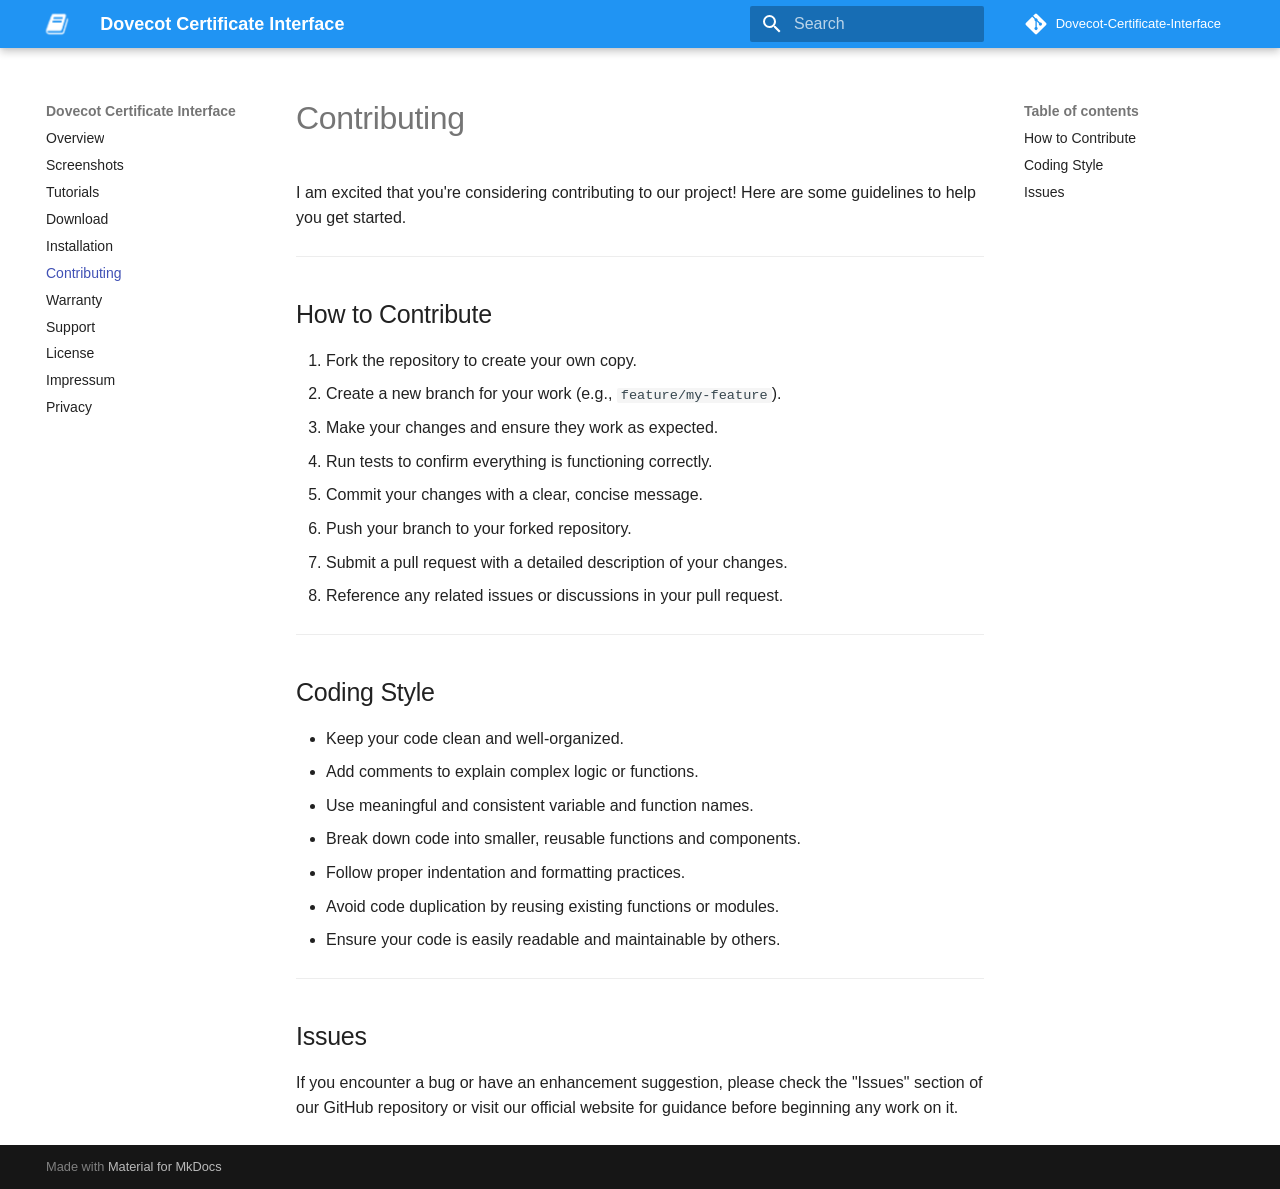
==== docs/contributing.html @ 621e8104 "1.2.0" ====
<!doctype html>
<html lang="en" class="no-js">
  <head>
    
      <meta charset="utf-8">
      <meta name="viewport" content="width=device-width,initial-scale=1">
      
      
      
      
        <link rel="prev" href="installation.html">
      
      
        <link rel="next" href="warranty.html">
      
      
      <link rel="icon" href="favicon.ico">
      <meta name="generator" content="mkdocs-1.6.0, mkdocs-material-9.5.31">
    
    
      
        <title>Contributing - Dovecot Certificate Interface</title>
      
    
    
      <link rel="stylesheet" href="assets/stylesheets/main.3cba04c6.min.css">
      
        
        <link rel="stylesheet" href="assets/stylesheets/palette.06af60db.min.css">
      
    <!-- META INJECTION START -->
  <!-- META INJECTION START -->
  <!-- META INJECTION START -->
    <meta http-equiv="X-UA-Compatible" content="IE=edge">
	<meta name="subject" content="documentation">
	<meta name="copyright" content="bugfish">
	<meta name="language" content="en">
	<meta name="robots" content="index,follow">
	<meta name="author" content="bugfish, ynvnzmlzaa@gmail.com">
	<meta property="og:image" content="./meta.png">    
    <script type="application/ld+json">
    {
      "@context": "http://schema.org",
      "@type": "WebSite",
      "name": "Dovecot Certificate Interface",
    }
    </script>
	<script type="application/ld+json">
	{
	  "@context": "http://schema.org",
	  "@type": "TechArticle",
	  "headline": "Contributing",
	  "description": "Learn how you can contribute to the project, including guidelines for submitting improvements, bug reports, and feature requests.",
	  "articleSection": "Contributing",
	  "datePublished": "2025-03-04",
	  "dateModified": "2025-03-04",
	  "author": {
		"@type": "Person",
		"name": "Jan-Maurice Dahlmanns"
	  },
	  "publisher": {
		"@type": "Organization",
		"name": "Bugfish",
		"logo": {
		  "@type": "ImageObject",
		  "url": "./logo.png"
		}
	  }
	}
	</script> 
	<meta property="og:title" content="Contributing - Dovecot Certificate Interface">
	<meta name="description" content="Learn how you can contribute to the project, including guidelines for submitting improvements, bug reports, and feature requests.">  
	<meta name="og:description" content="Learn how you can contribute to the project, including guidelines for submitting improvements, bug reports, and feature requests.">  
  <!-- META INJECTION END -->  
  <!-- META INJECTION END -->  
  <!-- META INJECTION END -->      


    
    
      
    
    
      
    
    
      <link rel="stylesheet" href="assets/_mkdocstrings.css">
    
      <link rel="stylesheet" href="extra.css">
    
    <script>__md_scope=new URL(".",location),__md_hash=e=>[...e].reduce((e,_)=>(e<<5)-e+_.charCodeAt(0),0),__md_get=(e,_=localStorage,t=__md_scope)=>JSON.parse(_.getItem(t.pathname+"."+e)),__md_set=(e,_,t=localStorage,a=__md_scope)=>{try{t.setItem(a.pathname+"."+e,JSON.stringify(_))}catch(e){}}</script>
    
      

    
    
    
   <link href="assets/stylesheets/glightbox.min.css" rel="stylesheet"/><style>
    html.glightbox-open { overflow: initial; height: 100%; }
    .gslide-title { margin-top: 0px; user-select: text; }
    .gslide-desc { color: #666; user-select: text; }
    .gslide-image img { background: white; }
    .gscrollbar-fixer { padding-right: 15px; }
    .gdesc-inner { font-size: 0.75rem; }
    body[adata-md-color-scheme="default"] .gdesc-inner { background: var(--md-default-bg-color);}
    body[adata-md-color-scheme="default"] .gslide-title { color: var(--md-default-fg-color);}
    body[adata-md-color-scheme="default"] .gslide-desc { color: var(--md-default-fg-color);}</style> <script src="assets/javascripts/glightbox.min.js"></script></head>
  
  
    
    
      
    
    
    
    
    <body dir="ltr" adata-md-color-scheme="default" data-md-color-primary="blue" data-md-color-accent="default">
  
    
    <input class="md-toggle" data-md-toggle="drawer" type="checkbox" id="__drawer" autocomplete="off">
    <input class="md-toggle" data-md-toggle="search" type="checkbox" id="__search" autocomplete="off">
    <label class="md-overlay" for="__drawer"></label>
    <div data-md-component="skip">
      
        
        <a href="#contributing" class="md-skip">
          Skip to content
        </a>
      
    </div>
    <div data-md-component="announce">
      
    </div>
    
    
      

  

<header class="md-header md-header--shadow" data-md-component="header">
  <nav class="md-header__inner md-grid" aria-label="Header">
    <a href="index.html" title="Dovecot Certificate Interface" class="md-header__button md-logo" aria-label="Dovecot Certificate Interface" data-md-component="logo">
      
  <img src="logo.png" alt="logo">

    </a>
    <label class="md-header__button md-icon" for="__drawer">
      
      <svg xmlns="http://www.w3.org/2000/svg" viewBox="0 0 24 24"><path d="M3 6h18v2H3V6m0 5h18v2H3v-2m0 5h18v2H3v-2Z"/></svg>
    </label>
    <div class="md-header__title" data-md-component="header-title">
      <div class="md-header__ellipsis">
        <div class="md-header__topic">
          <span class="md-ellipsis">
            Dovecot Certificate Interface
          </span>
        </div>
        <div class="md-header__topic" data-md-component="header-topic">
          <span class="md-ellipsis">
            
              Contributing
            
          </span>
        </div>
      </div>
    </div>
    
      
        <form class="md-header__option" data-md-component="palette">
  
    
    
    
    <input class="md-option" data-md-color-media="" adata-md-color-scheme="default" data-md-color-primary="blue" data-md-color-accent="default"  aria-hidden="true"  type="radio" name="__palette" id="__palette_0">
    
  
</form>
      
    
    
      <script>var media,input,key,value,palette=__md_get("__palette");if(palette&&palette.color){"(prefers-color-scheme)"===palette.color.media&&(media=matchMedia("(prefers-color-scheme: light)"),input=document.querySelector(media.matches?"[data-md-color-media='(prefers-color-scheme: light)']":"[data-md-color-media='(prefers-color-scheme: dark)']"),palette.color.media=input.getAttribute("data-md-color-media"),palette.color.scheme=input.getAttribute("data-md-color-scheme"),palette.color.primary=input.getAttribute("data-md-color-primary"),palette.color.accent=input.getAttribute("data-md-color-accent"));for([key,value]of Object.entries(palette.color))document.body.setAttribute("data-md-color-"+key,value)}</script>
    
    
    
      <label class="md-header__button md-icon" for="__search">
        
        <svg xmlns="http://www.w3.org/2000/svg" viewBox="0 0 24 24"><path d="M9.5 3A6.5 6.5 0 0 1 16 9.5c0 1.61-.59 3.09-1.56 4.23l.27.27h.79l5 5-1.5 1.5-5-5v-.79l-.27-.27A6.516 6.516 0 0 1 9.5 16 6.5 6.5 0 0 1 3 9.5 6.5 6.5 0 0 1 9.5 3m0 2C7 5 5 7 5 9.5S7 14 9.5 14 14 12 14 9.5 12 5 9.5 5Z"/></svg>
      </label>
      <div class="md-search" data-md-component="search" role="dialog">
  <label class="md-search__overlay" for="__search"></label>
  <div class="md-search__inner" role="search">
    <form class="md-search__form" name="search">
      <input type="text" class="md-search__input" name="query" aria-label="Search" placeholder="Search" autocapitalize="off" autocorrect="off" autocomplete="off" spellcheck="false" data-md-component="search-query" required>
      <label class="md-search__icon md-icon" for="__search">
        
        <svg xmlns="http://www.w3.org/2000/svg" viewBox="0 0 24 24"><path d="M9.5 3A6.5 6.5 0 0 1 16 9.5c0 1.61-.59 3.09-1.56 4.23l.27.27h.79l5 5-1.5 1.5-5-5v-.79l-.27-.27A6.516 6.516 0 0 1 9.5 16 6.5 6.5 0 0 1 3 9.5 6.5 6.5 0 0 1 9.5 3m0 2C7 5 5 7 5 9.5S7 14 9.5 14 14 12 14 9.5 12 5 9.5 5Z"/></svg>
        
        <svg xmlns="http://www.w3.org/2000/svg" viewBox="0 0 24 24"><path d="M20 11v2H8l5.5 5.5-1.42 1.42L4.16 12l7.92-7.92L13.5 5.5 8 11h12Z"/></svg>
      </label>
      <nav class="md-search__options" aria-label="Search">
        
        <button type="reset" class="md-search__icon md-icon" title="Clear" aria-label="Clear" tabindex="-1">
          
          <svg xmlns="http://www.w3.org/2000/svg" viewBox="0 0 24 24"><path d="M19 6.41 17.59 5 12 10.59 6.41 5 5 6.41 10.59 12 5 17.59 6.41 19 12 13.41 17.59 19 19 17.59 13.41 12 19 6.41Z"/></svg>
        </button>
      </nav>
      
    </form>
    <div class="md-search__output">
      <div class="md-search__scrollwrap" tabindex="0" data-md-scrollfix>
        <div class="md-search-result" data-md-component="search-result">
          <div class="md-search-result__meta">
            Initializing search
          </div>
          <ol class="md-search-result__list" role="presentation"></ol>
        </div>
      </div>
    </div>
  </div>
</div>
    
    
      <div class="md-header__source">
        <a href="https://github.com/bugfishtm/Dovecot-Certificate-Interface" title="Go to repository" class="md-source" data-md-component="source">
  <div class="md-source__icon md-icon">
    
    <svg xmlns="http://www.w3.org/2000/svg" viewBox="0 0 448 512"><!--! Font Awesome Free 6.6.0 by @fontawesome - https://fontawesome.com License - https://fontawesome.com/license/free (Icons: CC BY 4.0, Fonts: SIL OFL 1.1, Code: MIT License) Copyright 2024 Fonticons, Inc.--><path d="M439.55 236.05 244 40.45a28.87 28.87 0 0 0-40.81 0l-40.66 40.63 51.52 51.52c27.06-9.14 52.68 16.77 43.39 43.68l49.66 49.66c34.23-11.8 61.18 31 35.47 56.69-26.49 26.49-70.21-2.87-56-37.34L240.22 199v121.85c25.3 12.54 22.26 41.85 9.08 55a34.34 34.34 0 0 1-48.55 0c-17.57-17.6-11.07-46.91 11.25-56v-123c-20.8-8.51-24.6-30.74-18.64-45L142.57 101 8.45 235.14a28.86 28.86 0 0 0 0 40.81l195.61 195.6a28.86 28.86 0 0 0 40.8 0l194.69-194.69a28.86 28.86 0 0 0 0-40.81z"/></svg>
  </div>
  <div class="md-source__repository">
    Dovecot-Certificate-Interface
  </div>
</a>
      </div>
    
  </nav>
  
</header>
    
    <div class="md-container" data-md-component="container">
      
      
        
          
        
      
      <main class="md-main" data-md-component="main">
        <div class="md-main__inner md-grid">
          
            
              
              <div class="md-sidebar md-sidebar--primary" data-md-component="sidebar" data-md-type="navigation" >
                <div class="md-sidebar__scrollwrap">
                  <div class="md-sidebar__inner">
                    



<nav class="md-nav md-nav--primary" aria-label="Navigation" data-md-level="0">
  <label class="md-nav__title" for="__drawer">
    <a href="index.html" title="Dovecot Certificate Interface" class="md-nav__button md-logo" aria-label="Dovecot Certificate Interface" data-md-component="logo">
      
  <img src="logo.png" alt="logo">

    </a>
    Dovecot Certificate Interface
  </label>
  
    <div class="md-nav__source">
      <a href="https://github.com/bugfishtm/Dovecot-Certificate-Interface" title="Go to repository" class="md-source" data-md-component="source">
  <div class="md-source__icon md-icon">
    
    <svg xmlns="http://www.w3.org/2000/svg" viewBox="0 0 448 512"><!--! Font Awesome Free 6.6.0 by @fontawesome - https://fontawesome.com License - https://fontawesome.com/license/free (Icons: CC BY 4.0, Fonts: SIL OFL 1.1, Code: MIT License) Copyright 2024 Fonticons, Inc.--><path d="M439.55 236.05 244 40.45a28.87 28.87 0 0 0-40.81 0l-40.66 40.63 51.52 51.52c27.06-9.14 52.68 16.77 43.39 43.68l49.66 49.66c34.23-11.8 61.18 31 35.47 56.69-26.49 26.49-70.21-2.87-56-37.34L240.22 199v121.85c25.3 12.54 22.26 41.85 9.08 55a34.34 34.34 0 0 1-48.55 0c-17.57-17.6-11.07-46.91 11.25-56v-123c-20.8-8.51-24.6-30.74-18.64-45L142.57 101 8.45 235.14a28.86 28.86 0 0 0 0 40.81l195.61 195.6a28.86 28.86 0 0 0 40.8 0l194.69-194.69a28.86 28.86 0 0 0 0-40.81z"/></svg>
  </div>
  <div class="md-source__repository">
    Dovecot-Certificate-Interface
  </div>
</a>
    </div>
  
  <ul class="md-nav__list" data-md-scrollfix>
    
      
      
  
  
  
  
    <li class="md-nav__item">
      <a href="index.html" class="md-nav__link">
        
  
  <span class="md-ellipsis">
    Overview
  </span>
  

      </a>
    </li>
  

    
      
      
  
  
  
  
    <li class="md-nav__item">
      <a href="screenshots.html" class="md-nav__link">
        
  
  <span class="md-ellipsis">
    Screenshots
  </span>
  

      </a>
    </li>
  

    
      
      
  
  
  
  
    <li class="md-nav__item">
      <a href="tutorials.html" class="md-nav__link">
        
  
  <span class="md-ellipsis">
    Tutorials
  </span>
  

      </a>
    </li>
  

    
      
      
  
  
  
  
    <li class="md-nav__item">
      <a href="download.html" class="md-nav__link">
        
  
  <span class="md-ellipsis">
    Download
  </span>
  

      </a>
    </li>
  

    
      
      
  
  
  
  
    <li class="md-nav__item">
      <a href="installation.html" class="md-nav__link">
        
  
  <span class="md-ellipsis">
    Installation
  </span>
  

      </a>
    </li>
  

    
      
      
  
  
    
  
  
  
    <li class="md-nav__item md-nav__item--active">
      
      <input class="md-nav__toggle md-toggle" type="checkbox" id="__toc">
      
      
        
      
      
        <label class="md-nav__link md-nav__link--active" for="__toc">
          
  
  <span class="md-ellipsis">
    Contributing
  </span>
  

          <span class="md-nav__icon md-icon"></span>
        </label>
      
      <a href="contributing.html" class="md-nav__link md-nav__link--active">
        
  
  <span class="md-ellipsis">
    Contributing
  </span>
  

      </a>
      
        

<nav class="md-nav md-nav--secondary" aria-label="Table of contents">
  
  
  
    
  
  
    <label class="md-nav__title" for="__toc">
      <span class="md-nav__icon md-icon"></span>
      Table of contents
    </label>
    <ul class="md-nav__list" data-md-component="toc" data-md-scrollfix>
      
        <li class="md-nav__item">
  <a href="#how-to-contribute" class="md-nav__link">
    <span class="md-ellipsis">
      How to Contribute
    </span>
  </a>
  
</li>
      
        <li class="md-nav__item">
  <a href="#coding-style" class="md-nav__link">
    <span class="md-ellipsis">
      Coding Style
    </span>
  </a>
  
</li>
      
        <li class="md-nav__item">
  <a href="#issues" class="md-nav__link">
    <span class="md-ellipsis">
      Issues
    </span>
  </a>
  
</li>
      
    </ul>
  
</nav>
      
    </li>
  

    
      
      
  
  
  
  
    <li class="md-nav__item">
      <a href="warranty.html" class="md-nav__link">
        
  
  <span class="md-ellipsis">
    Warranty
  </span>
  

      </a>
    </li>
  

    
      
      
  
  
  
  
    <li class="md-nav__item">
      <a href="support.html" class="md-nav__link">
        
  
  <span class="md-ellipsis">
    Support
  </span>
  

      </a>
    </li>
  

    
      
      
  
  
  
  
    <li class="md-nav__item">
      <a href="license.html" class="md-nav__link">
        
  
  <span class="md-ellipsis">
    License
  </span>
  

      </a>
    </li>
  

    
      
      
  
  
  
  
    <li class="md-nav__item">
      <a href="https://bugfishtm.blogspot.com/2023/05/impressum.html" class="md-nav__link">
        
  
  <span class="md-ellipsis">
    Impressum
  </span>
  

      </a>
    </li>
  

    
      
      
  
  
  
  
    <li class="md-nav__item">
      <a href="https://bugfishtm.blogspot.com/2023/05/privacy.html" class="md-nav__link">
        
  
  <span class="md-ellipsis">
    Privacy
  </span>
  

      </a>
    </li>
  

    
  </ul>
</nav>
                  </div>
                </div>
              </div>
            
            
              
              <div class="md-sidebar md-sidebar--secondary" data-md-component="sidebar" data-md-type="toc" >
                <div class="md-sidebar__scrollwrap">
                  <div class="md-sidebar__inner">
                    

<nav class="md-nav md-nav--secondary" aria-label="Table of contents">
  
  
  
    
  
  
    <label class="md-nav__title" for="__toc">
      <span class="md-nav__icon md-icon"></span>
      Table of contents
    </label>
    <ul class="md-nav__list" data-md-component="toc" data-md-scrollfix>
      
        <li class="md-nav__item">
  <a href="#how-to-contribute" class="md-nav__link">
    <span class="md-ellipsis">
      How to Contribute
    </span>
  </a>
  
</li>
      
        <li class="md-nav__item">
  <a href="#coding-style" class="md-nav__link">
    <span class="md-ellipsis">
      Coding Style
    </span>
  </a>
  
</li>
      
        <li class="md-nav__item">
  <a href="#issues" class="md-nav__link">
    <span class="md-ellipsis">
      Issues
    </span>
  </a>
  
</li>
      
    </ul>
  
</nav>
                  </div>
                </div>
              </div>
            
          
          
            <div class="md-content" data-md-component="content">
              <article class="md-content__inner md-typeset">
                
                  

  
  


<div><h1 id="contributing">Contributing</h1>
<p>I am excited that you're considering contributing to our project! Here are some guidelines to help you get started.</p>
<hr>
<h2 id="how-to-contribute">How to Contribute</h2>
<ol>
<li>Fork the repository to create your own copy.  </li>
<li>Create a new branch for your work (e.g., <code>feature/my-feature</code>).  </li>
<li>Make your changes and ensure they work as expected.  </li>
<li>Run tests to confirm everything is functioning correctly.  </li>
<li>Commit your changes with a clear, concise message.  </li>
<li>Push your branch to your forked repository.  </li>
<li>Submit a pull request with a detailed description of your changes.  </li>
<li>Reference any related issues or discussions in your pull request.</li>
</ol>
<hr>
<h2 id="coding-style">Coding Style</h2>
<ul>
<li>Keep your code clean and well-organized.</li>
<li>Add comments to explain complex logic or functions.</li>
<li>Use meaningful and consistent variable and function names.</li>
<li>Break down code into smaller, reusable functions and components.</li>
<li>Follow proper indentation and formatting practices.</li>
<li>Avoid code duplication by reusing existing functions or modules.</li>
<li>Ensure your code is easily readable and maintainable by others.</li>
</ul>
<hr>
<h2 id="issues">Issues</h2>
<p>If you encounter a bug or have an enhancement suggestion, please check the "Issues" section of our GitHub repository or visit our official website for guidance before beginning any work on it.</p></div>












                
              </article>
            </div>
          
          
<script>var target=document.getElementById(location.hash.slice(1));target&&target.name&&(target.checked=target.name.startsWith("__tabbed_"))</script>
        </div>
        
      </main>
      
        <footer class="md-footer">
  
  <div class="md-footer-meta md-typeset">
    <div class="md-footer-meta__inner md-grid">
      <div class="md-copyright">
  
  
    Made with
    <a href="https://squidfunk.github.io/mkdocs-material/" target="_blank" rel="noopener">
      Material for MkDocs
    </a>
  
</div>
      
    </div>
  </div>
</footer>
      
    </div>
    <div class="md-dialog" data-md-component="dialog">
      <div class="md-dialog__inner md-typeset"></div>
    </div>
    
    
    <script id="__config" type="application/json">{"base": ".", "features": ["content.code.copy"], "search": "assets/javascripts/workers/search.b8dbb3d2.min.js", "translations": {"clipboard.copied": "Copied to clipboard", "clipboard.copy": "Copy to clipboard", "search.result.more.one": "1 more on this page", "search.result.more.other": "# more on this page", "search.result.none": "No matching documents", "search.result.one": "1 matching document", "search.result.other": "# matching documents", "search.result.placeholder": "Type to start searching", "search.result.term.missing": "Missing", "select.version": "Select version"}}</script>
    
    
      <script src="assets/javascripts/bundle.fe8b6f2b.min.js"></script>
      
        <script src="extra.js"></script>
      
    
  <script id="init-glightbox">const lightbox = GLightbox({"touchNavigation": true, "loop": false, "zoomable": true, "draggable": true, "openEffect": "zoom", "closeEffect": "zoom", "slideEffect": "slide"});
document$.subscribe(() => { lightbox.reload() });
</script></body>
</html>
---- docs/assets/stylesheets/main.3cba04c6.min.css ----
@charset "UTF-8";html{-webkit-text-size-adjust:none;-moz-text-size-adjust:none;text-size-adjust:none;box-sizing:border-box}*,:after,:before{box-sizing:inherit}@media (prefers-reduced-motion){*,:after,:before{transition:none!important}}body{margin:0}a,button,input,label{-webkit-tap-highlight-color:transparent}a{color:inherit;text-decoration:none}hr{border:0;box-sizing:initial;display:block;height:.05rem;overflow:visible;padding:0}small{font-size:80%}sub,sup{line-height:1em}img{border-style:none}table{border-collapse:initial;border-spacing:0}td,th{font-weight:400;vertical-align:top}button{background:#0000;border:0;font-family:inherit;font-size:inherit;margin:0;padding:0}input{border:0;outline:none}:root{--md-primary-fg-color:#4051b5;--md-primary-fg-color--light:#5d6cc0;--md-primary-fg-color--dark:#303fa1;--md-primary-bg-color:#fff;--md-primary-bg-color--light:#ffffffb3;--md-accent-fg-color:#526cfe;--md-accent-fg-color--transparent:#526cfe1a;--md-accent-bg-color:#fff;--md-accent-bg-color--light:#ffffffb3}[data-md-color-scheme=default]{color-scheme:light}[data-md-color-scheme=default] img[src$="#gh-dark-mode-only"],[data-md-color-scheme=default] img[src$="#only-dark"]{display:none}:root,[data-md-color-scheme=default]{--md-hue:225deg;--md-default-fg-color:#000000de;--md-default-fg-color--light:#0000008a;--md-default-fg-color--lighter:#00000052;--md-default-fg-color--lightest:#00000012;--md-default-bg-color:#fff;--md-default-bg-color--light:#ffffffb3;--md-default-bg-color--lighter:#ffffff4d;--md-default-bg-color--lightest:#ffffff1f;--md-code-fg-color:#36464e;--md-code-bg-color:#f5f5f5;--md-code-hl-color:#4287ff;--md-code-hl-color--light:#4287ff1a;--md-code-hl-number-color:#d52a2a;--md-code-hl-special-color:#db1457;--md-code-hl-function-color:#a846b9;--md-code-hl-constant-color:#6e59d9;--md-code-hl-keyword-color:#3f6ec6;--md-code-hl-string-color:#1c7d4d;--md-code-hl-name-color:var(--md-code-fg-color);--md-code-hl-operator-color:var(--md-default-fg-color--light);--md-code-hl-punctuation-color:var(--md-default-fg-color--light);--md-code-hl-comment-color:var(--md-default-fg-color--light);--md-code-hl-generic-color:var(--md-default-fg-color--light);--md-code-hl-variable-color:var(--md-default-fg-color--light);--md-typeset-color:var(--md-default-fg-color);--md-typeset-a-color:var(--md-primary-fg-color);--md-typeset-del-color:#f5503d26;--md-typeset-ins-color:#0bd57026;--md-typeset-kbd-color:#fafafa;--md-typeset-kbd-accent-color:#fff;--md-typeset-kbd-border-color:#b8b8b8;--md-typeset-mark-color:#ffff0080;--md-typeset-table-color:#0000001f;--md-typeset-table-color--light:rgba(0,0,0,.035);--md-admonition-fg-color:var(--md-default-fg-color);--md-admonition-bg-color:var(--md-default-bg-color);--md-warning-fg-color:#000000de;--md-warning-bg-color:#ff9;--md-footer-fg-color:#fff;--md-footer-fg-color--light:#ffffffb3;--md-footer-fg-color--lighter:#ffffff73;--md-footer-bg-color:#000000de;--md-footer-bg-color--dark:#00000052;--md-shadow-z1:0 0.2rem 0.5rem #0000000d,0 0 0.05rem #0000001a;--md-shadow-z2:0 0.2rem 0.5rem #0000001a,0 0 0.05rem #00000040;--md-shadow-z3:0 0.2rem 0.5rem #0003,0 0 0.05rem #00000059}.md-icon svg{fill:currentcolor;display:block;height:1.2rem;width:1.2rem}body{-webkit-font-smoothing:antialiased;-moz-osx-font-smoothing:grayscale;--md-text-font-family:var(--md-text-font,_),-apple-system,BlinkMacSystemFont,Helvetica,Arial,sans-serif;--md-code-font-family:var(--md-code-font,_),SFMono-Regular,Consolas,Menlo,monospace}aside,body,input{font-feature-settings:"kern","liga";color:var(--md-typeset-color);font-family:var(--md-text-font-family)}code,kbd,pre{font-feature-settings:"kern";font-family:var(--md-code-font-family)}:root{--md-typeset-table-sort-icon:url('data:image/svg+xml;charset=utf-8,<svg xmlns="http://www.w3.org/2000/svg" viewBox="0 0 24 24"><path d="m18 21-4-4h3V7h-3l4-4 4 4h-3v10h3M2 19v-2h10v2M2 13v-2h7v2M2 7V5h4v2H2Z"/></svg>');--md-typeset-table-sort-icon--asc:url('data:image/svg+xml;charset=utf-8,<svg xmlns="http://www.w3.org/2000/svg" viewBox="0 0 24 24"><path d="M19 17h3l-4 4-4-4h3V3h2M2 17h10v2H2M6 5v2H2V5m0 6h7v2H2v-2Z"/></svg>');--md-typeset-table-sort-icon--desc:url('data:image/svg+xml;charset=utf-8,<svg xmlns="http://www.w3.org/2000/svg" viewBox="0 0 24 24"><path d="M19 7h3l-4-4-4 4h3v14h2M2 17h10v2H2M6 5v2H2V5m0 6h7v2H2v-2Z"/></svg>')}.md-typeset{-webkit-print-color-adjust:exact;color-adjust:exact;font-size:.8rem;line-height:1.6}@media print{.md-typeset{font-size:.68rem}}.md-typeset blockquote,.md-typeset dl,.md-typeset figure,.md-typeset ol,.md-typeset pre,.md-typeset ul{margin-bottom:1em;margin-top:1em}.md-typeset h1{color:var(--md-default-fg-color--light);font-size:2em;line-height:1.3;margin:0 0 1.25em}.md-typeset h1,.md-typeset h2{font-weight:300;letter-spacing:-.01em}.md-typeset h2{font-size:1.5625em;line-height:1.4;margin:1.6em 0 .64em}.md-typeset h3{font-size:1.25em;font-weight:400;letter-spacing:-.01em;line-height:1.5;margin:1.6em 0 .8em}.md-typeset h2+h3{margin-top:.8em}.md-typeset h4{font-weight:700;letter-spacing:-.01em;margin:1em 0}.md-typeset h5,.md-typeset h6{color:var(--md-default-fg-color--light);font-size:.8em;font-weight:700;letter-spacing:-.01em;margin:1.25em 0}.md-typeset h5{text-transform:uppercase}.md-typeset hr{border-bottom:.05rem solid var(--md-default-fg-color--lightest);display:flow-root;margin:1.5em 0}.md-typeset a{color:var(--md-typeset-a-color);word-break:break-word}.md-typeset a,.md-typeset a:before{transition:color 125ms}.md-typeset a:focus,.md-typeset a:hover{color:var(--md-accent-fg-color)}.md-typeset a:focus code,.md-typeset a:hover code{background-color:var(--md-accent-fg-color--transparent)}.md-typeset a code{color:currentcolor;transition:background-color 125ms}.md-typeset a.focus-visible{outline-color:var(--md-accent-fg-color);outline-offset:.2rem}.md-typeset code,.md-typeset kbd,.md-typeset pre{color:var(--md-code-fg-color);direction:ltr;font-variant-ligatures:none}@media print{.md-typeset code,.md-typeset kbd,.md-typeset pre{white-space:pre-wrap}}.md-typeset code{background-color:var(--md-code-bg-color);border-radius:.1rem;-webkit-box-decoration-break:clone;box-decoration-break:clone;font-size:.85em;padding:0 .2941176471em;word-break:break-word}.md-typeset code:not(.focus-visible){-webkit-tap-highlight-color:transparent;outline:none}.md-typeset pre{display:flow-root;line-height:1.4;position:relative}.md-typeset pre>code{-webkit-box-decoration-break:slice;box-decoration-break:slice;box-shadow:none;display:block;margin:0;outline-color:var(--md-accent-fg-color);overflow:auto;padding:.7720588235em 1.1764705882em;scrollbar-color:var(--md-default-fg-color--lighter) #0000;scrollbar-width:thin;touch-action:auto;word-break:normal}.md-typeset pre>code:hover{scrollbar-color:var(--md-accent-fg-color) #0000}.md-typeset pre>code::-webkit-scrollbar{height:.2rem;width:.2rem}.md-typeset pre>code::-webkit-scrollbar-thumb{background-color:var(--md-default-fg-color--lighter)}.md-typeset pre>code::-webkit-scrollbar-thumb:hover{background-color:var(--md-accent-fg-color)}.md-typeset kbd{background-color:var(--md-typeset-kbd-color);border-radius:.1rem;box-shadow:0 .1rem 0 .05rem var(--md-typeset-kbd-border-color),0 .1rem 0 var(--md-typeset-kbd-border-color),0 -.1rem .2rem var(--md-typeset-kbd-accent-color) inset;color:var(--md-default-fg-color);display:inline-block;font-size:.75em;padding:0 .6666666667em;vertical-align:text-top;word-break:break-word}.md-typeset mark{background-color:var(--md-typeset-mark-color);-webkit-box-decoration-break:clone;box-decoration-break:clone;color:inherit;word-break:break-word}.md-typeset abbr{border-bottom:.05rem dotted var(--md-default-fg-color--light);cursor:help;text-decoration:none}.md-typeset small{opacity:.75}[dir=ltr] .md-typeset sub,[dir=ltr] .md-typeset sup{margin-left:.078125em}[dir=rtl] .md-typeset sub,[dir=rtl] .md-typeset sup{margin-right:.078125em}[dir=ltr] .md-typeset blockquote{padding-left:.6rem}[dir=rtl] .md-typeset blockquote{padding-right:.6rem}[dir=ltr] .md-typeset blockquote{border-left:.2rem solid var(--md-default-fg-color--lighter)}[dir=rtl] .md-typeset blockquote{border-right:.2rem solid var(--md-default-fg-color--lighter)}.md-typeset blockquote{color:var(--md-default-fg-color--light);margin-left:0;margin-right:0}.md-typeset ul{list-style-type:disc}[dir=ltr] .md-typeset ol,[dir=ltr] .md-typeset ul{margin-left:.625em}[dir=rtl] .md-typeset ol,[dir=rtl] .md-typeset ul{margin-right:.625em}.md-typeset ol,.md-typeset ul{padding:0}.md-typeset ol:not([hidden]),.md-typeset ul:not([hidden]){display:flow-root}.md-typeset ol ol,.md-typeset ul ol{list-style-type:lower-alpha}.md-typeset ol ol ol,.md-typeset ul ol ol{list-style-type:lower-roman}[dir=ltr] .md-typeset ol li,[dir=ltr] .md-typeset ul li{margin-left:1.25em}[dir=rtl] .md-typeset ol li,[dir=rtl] .md-typeset ul li{margin-right:1.25em}.md-typeset ol li,.md-typeset ul li{margin-bottom:.5em}.md-typeset ol li blockquote,.md-typeset ol li p,.md-typeset ul li blockquote,.md-typeset ul li p{margin:.5em 0}.md-typeset ol li:last-child,.md-typeset ul li:last-child{margin-bottom:0}[dir=ltr] .md-typeset ol li ol,[dir=ltr] .md-typeset ol li ul,[dir=ltr] .md-typeset ul li ol,[dir=ltr] .md-typeset ul li ul{margin-left:.625em}[dir=rtl] .md-typeset ol li ol,[dir=rtl] .md-typeset ol li ul,[dir=rtl] .md-typeset ul li ol,[dir=rtl] .md-typeset ul li ul{margin-right:.625em}.md-typeset ol li ol,.md-typeset ol li ul,.md-typeset ul li ol,.md-typeset ul li ul{margin-bottom:.5em;margin-top:.5em}[dir=ltr] .md-typeset dd{margin-left:1.875em}[dir=rtl] .md-typeset dd{margin-right:1.875em}.md-typeset dd{margin-bottom:1.5em;margin-top:1em}.md-typeset img,.md-typeset svg,.md-typeset video{height:auto;max-width:100%}.md-typeset img[align=left]{margin:1em 1em 1em 0}.md-typeset img[align=right]{margin:1em 0 1em 1em}.md-typeset img[align]:only-child{margin-top:0}.md-typeset figure{display:flow-root;margin:1em auto;max-width:100%;text-align:center;width:-moz-fit-content;width:fit-content}.md-typeset figure img{display:block;margin:0 auto}.md-typeset figcaption{font-style:italic;margin:1em auto;max-width:24rem}.md-typeset iframe{max-width:100%}.md-typeset table:not([class]){background-color:var(--md-default-bg-color);border:.05rem solid var(--md-typeset-table-color);border-radius:.1rem;display:inline-block;font-size:.64rem;max-width:100%;overflow:auto;touch-action:auto}@media print{.md-typeset table:not([class]){display:table}}.md-typeset table:not([class])+*{margin-top:1.5em}.md-typeset table:not([class]) td>:first-child,.md-typeset table:not([class]) th>:first-child{margin-top:0}.md-typeset table:not([class]) td>:last-child,.md-typeset table:not([class]) th>:last-child{margin-bottom:0}.md-typeset table:not([class]) td:not([align]),.md-typeset table:not([class]) th:not([align]){text-align:left}[dir=rtl] .md-typeset table:not([class]) td:not([align]),[dir=rtl] .md-typeset table:not([class]) th:not([align]){text-align:right}.md-typeset table:not([class]) th{font-weight:700;min-width:5rem;padding:.9375em 1.25em;vertical-align:top}.md-typeset table:not([class]) td{border-top:.05rem solid var(--md-typeset-table-color);padding:.9375em 1.25em;vertical-align:top}.md-typeset table:not([class]) tbody tr{transition:background-color 125ms}.md-typeset table:not([class]) tbody tr:hover{background-color:var(--md-typeset-table-color--light);box-shadow:0 .05rem 0 var(--md-default-bg-color) inset}.md-typeset table:not([class]) a{word-break:normal}.md-typeset table th[role=columnheader]{cursor:pointer}[dir=ltr] .md-typeset table th[role=columnheader]:after{margin-left:.5em}[dir=rtl] .md-typeset table th[role=columnheader]:after{margin-right:.5em}.md-typeset table th[role=columnheader]:after{content:"";display:inline-block;height:1.2em;-webkit-mask-image:var(--md-typeset-table-sort-icon);mask-image:var(--md-typeset-table-sort-icon);-webkit-mask-repeat:no-repeat;mask-repeat:no-repeat;-webkit-mask-size:contain;mask-size:contain;transition:background-color 125ms;vertical-align:text-bottom;width:1.2em}.md-typeset table th[role=columnheader]:hover:after{background-color:var(--md-default-fg-color--lighter)}.md-typeset table th[role=columnheader][aria-sort=ascending]:after{background-color:var(--md-default-fg-color--light);-webkit-mask-image:var(--md-typeset-table-sort-icon--asc);mask-image:var(--md-typeset-table-sort-icon--asc)}.md-typeset table th[role=columnheader][aria-sort=descending]:after{background-color:var(--md-default-fg-color--light);-webkit-mask-image:var(--md-typeset-table-sort-icon--desc);mask-image:var(--md-typeset-table-sort-icon--desc)}.md-typeset__scrollwrap{margin:1em -.8rem;overflow-x:auto;touch-action:auto}.md-typeset__table{display:inline-block;margin-bottom:.5em;padding:0 .8rem}@media print{.md-typeset__table{display:block}}html .md-typeset__table table{display:table;margin:0;overflow:hidden;width:100%}@media screen and (max-width:44.984375em){.md-content__inner>pre{margin:1em -.8rem}.md-content__inner>pre code{border-radius:0}}.md-typeset .md-author{border-radius:100%;display:block;flex-shrink:0;height:1.6rem;overflow:hidden;position:relative;transition:color 125ms,transform 125ms;width:1.6rem}.md-typeset .md-author img{display:block}.md-typeset .md-author--more{background:var(--md-default-fg-color--lightest);color:var(--md-default-fg-color--lighter);font-size:.6rem;font-weight:700;line-height:1.6rem;text-align:center}.md-typeset .md-author--long{height:2.4rem;width:2.4rem}.md-typeset a.md-author{transform:scale(1)}.md-typeset a.md-author img{border-radius:100%;filter:grayscale(100%) opacity(75%);transition:filter 125ms}.md-typeset a.md-author:focus,.md-typeset a.md-author:hover{transform:scale(1.1);z-index:1}.md-typeset a.md-author:focus img,.md-typeset a.md-author:hover img{filter:grayscale(0)}.md-banner{background-color:var(--md-footer-bg-color);color:var(--md-footer-fg-color);overflow:auto}@media print{.md-banner{display:none}}.md-banner--warning{background-color:var(--md-warning-bg-color);color:var(--md-warning-fg-color)}.md-banner__inner{font-size:.7rem;margin:.6rem auto;padding:0 .8rem}[dir=ltr] .md-banner__button{float:right}[dir=rtl] .md-banner__button{float:left}.md-banner__button{color:inherit;cursor:pointer;transition:opacity .25s}.no-js .md-banner__button{display:none}.md-banner__button:hover{opacity:.7}html{font-size:125%;height:100%;overflow-x:hidden}@media screen and (min-width:100em){html{font-size:137.5%}}@media screen and (min-width:125em){html{font-size:150%}}body{background-color:var(--md-default-bg-color);display:flex;flex-direction:column;font-size:.5rem;min-height:100%;position:relative;width:100%}@media print{body{display:block}}@media screen and (max-width:59.984375em){body[data-md-scrolllock]{position:fixed}}.md-grid{margin-left:auto;margin-right:auto;max-width:61rem}.md-container{display:flex;flex-direction:column;flex-grow:1}@media print{.md-container{display:block}}.md-main{flex-grow:1}.md-main__inner{display:flex;height:100%;margin-top:1.5rem}.md-ellipsis{overflow:hidden;text-overflow:ellipsis}.md-toggle{display:none}.md-option{height:0;opacity:0;position:absolute;width:0}.md-option:checked+label:not([hidden]){display:block}.md-option.focus-visible+label{outline-color:var(--md-accent-fg-color);outline-style:auto}.md-skip{background-color:var(--md-default-fg-color);border-radius:.1rem;color:var(--md-default-bg-color);font-size:.64rem;margin:.5rem;opacity:0;outline-color:var(--md-accent-fg-color);padding:.3rem .5rem;position:fixed;transform:translateY(.4rem);z-index:-1}.md-skip:focus{opacity:1;transform:translateY(0);transition:transform .25s cubic-bezier(.4,0,.2,1),opacity 175ms 75ms;z-index:10}@page{margin:25mm}:root{--md-clipboard-icon:url('data:image/svg+xml;charset=utf-8,<svg xmlns="http://www.w3.org/2000/svg" viewBox="0 0 24 24"><path d="M19 21H8V7h11m0-2H8a2 2 0 0 0-2 2v14a2 2 0 0 0 2 2h11a2 2 0 0 0 2-2V7a2 2 0 0 0-2-2m-3-4H4a2 2 0 0 0-2 2v14h2V3h12V1Z"/></svg>')}.md-clipboard{border-radius:.1rem;color:var(--md-default-fg-color--lightest);cursor:pointer;height:1.5em;outline-color:var(--md-accent-fg-color);outline-offset:.1rem;position:absolute;right:.5em;top:.5em;transition:color .25s;width:1.5em;z-index:1}@media print{.md-clipboard{display:none}}.md-clipboard:not(.focus-visible){-webkit-tap-highlight-color:transparent;outline:none}:hover>.md-clipboard{color:var(--md-default-fg-color--light)}.md-clipboard:focus,.md-clipboard:hover{color:var(--md-accent-fg-color)}.md-clipboard:after{background-color:currentcolor;content:"";display:block;height:1.125em;margin:0 auto;-webkit-mask-image:var(--md-clipboard-icon);mask-image:var(--md-clipboard-icon);-webkit-mask-position:center;mask-position:center;-webkit-mask-repeat:no-repeat;mask-repeat:no-repeat;-webkit-mask-size:contain;mask-size:contain;width:1.125em}.md-clipboard--inline{cursor:pointer}.md-clipboard--inline code{transition:color .25s,background-color .25s}.md-clipboard--inline:focus code,.md-clipboard--inline:hover code{background-color:var(--md-accent-fg-color--transparent);color:var(--md-accent-fg-color)}.md-typeset .md-code__content{display:grid}@keyframes consent{0%{opacity:0;transform:translateY(100%)}to{opacity:1;transform:translateY(0)}}@keyframes overlay{0%{opacity:0}to{opacity:1}}.md-consent__overlay{animation:overlay .25s both;-webkit-backdrop-filter:blur(.1rem);backdrop-filter:blur(.1rem);background-color:#0000008a;height:100%;opacity:1;position:fixed;top:0;width:100%;z-index:5}.md-consent__inner{animation:consent .5s cubic-bezier(.1,.7,.1,1) both;background-color:var(--md-default-bg-color);border:0;border-radius:.1rem;bottom:0;box-shadow:0 0 .2rem #0000001a,0 .2rem .4rem #0003;max-height:100%;overflow:auto;padding:0;position:fixed;width:100%;z-index:5}.md-consent__form{padding:.8rem}.md-consent__settings{display:none;margin:1em 0}input:checked+.md-consent__settings{display:block}.md-consent__controls{margin-bottom:.8rem}.md-typeset .md-consent__controls .md-button{display:inline}@media screen and (max-width:44.984375em){.md-typeset .md-consent__controls .md-button{display:block;margin-top:.4rem;text-align:center;width:100%}}.md-consent label{cursor:pointer}.md-content{flex-grow:1;min-width:0}.md-content__inner{margin:0 .8rem 1.2rem;padding-top:.6rem}@media screen and (min-width:76.25em){[dir=ltr] .md-sidebar--primary:not([hidden])~.md-content>.md-content__inner{margin-left:1.2rem}[dir=ltr] .md-sidebar--secondary:not([hidden])~.md-content>.md-content__inner,[dir=rtl] .md-sidebar--primary:not([hidden])~.md-content>.md-content__inner{margin-right:1.2rem}[dir=rtl] .md-sidebar--secondary:not([hidden])~.md-content>.md-content__inner{margin-left:1.2rem}}.md-content__inner:before{content:"";display:block;height:.4rem}.md-content__inner>:last-child{margin-bottom:0}[dir=ltr] .md-content__button{float:right}[dir=rtl] .md-content__button{float:left}[dir=ltr] .md-content__button{margin-left:.4rem}[dir=rtl] .md-content__button{margin-right:.4rem}.md-content__button{margin:.4rem 0;padding:0}@media print{.md-content__button{display:none}}.md-typeset .md-content__button{color:var(--md-default-fg-color--lighter)}.md-content__button svg{display:inline;vertical-align:top}[dir=rtl] .md-content__button svg{transform:scaleX(-1)}[dir=ltr] .md-dialog{right:.8rem}[dir=rtl] .md-dialog{left:.8rem}.md-dialog{background-color:var(--md-default-fg-color);border-radius:.1rem;bottom:.8rem;box-shadow:var(--md-shadow-z3);min-width:11.1rem;opacity:0;padding:.4rem .6rem;pointer-events:none;position:fixed;transform:translateY(100%);transition:transform 0ms .4s,opacity .4s;z-index:4}@media print{.md-dialog{display:none}}.md-dialog--active{opacity:1;pointer-events:auto;transform:translateY(0);transition:transform .4s cubic-bezier(.075,.85,.175,1),opacity .4s}.md-dialog__inner{color:var(--md-default-bg-color);font-size:.7rem}.md-feedback{margin:2em 0 1em;text-align:center}.md-feedback fieldset{border:none;margin:0;padding:0}.md-feedback__title{font-weight:700;margin:1em auto}.md-feedback__inner{position:relative}.md-feedback__list{display:flex;flex-wrap:wrap;place-content:baseline center;position:relative}.md-feedback__list:hover .md-icon:not(:disabled){color:var(--md-default-fg-color--lighter)}:disabled .md-feedback__list{min-height:1.8rem}.md-feedback__icon{color:var(--md-default-fg-color--light);cursor:pointer;flex-shrink:0;margin:0 .1rem;transition:color 125ms}.md-feedback__icon:not(:disabled).md-icon:hover{color:var(--md-accent-fg-color)}.md-feedback__icon:disabled{color:var(--md-default-fg-color--lightest);pointer-events:none}.md-feedback__note{opacity:0;position:relative;transform:translateY(.4rem);transition:transform .4s cubic-bezier(.1,.7,.1,1),opacity .15s}.md-feedback__note>*{margin:0 auto;max-width:16rem}:disabled .md-feedback__note{opacity:1;transform:translateY(0)}.md-footer{background-color:var(--md-footer-bg-color);color:var(--md-footer-fg-color)}@media print{.md-footer{display:none}}.md-footer__inner{justify-content:space-between;overflow:auto;padding:.2rem}.md-footer__inner:not([hidden]){display:flex}.md-footer__link{align-items:end;display:flex;flex-grow:0.01;margin-bottom:.4rem;margin-top:1rem;max-width:100%;outline-color:var(--md-accent-fg-color);overflow:hidden;transition:opacity .25s}.md-footer__link:focus,.md-footer__link:hover{opacity:.7}[dir=rtl] .md-footer__link svg{transform:scaleX(-1)}@media screen and (max-width:44.984375em){.md-footer__link--prev{flex-shrink:0}.md-footer__link--prev .md-footer__title{display:none}}[dir=ltr] .md-footer__link--next{margin-left:auto}[dir=rtl] .md-footer__link--next{margin-right:auto}.md-footer__link--next{text-align:right}[dir=rtl] .md-footer__link--next{text-align:left}.md-footer__title{flex-grow:1;font-size:.9rem;margin-bottom:.7rem;max-width:calc(100% - 2.4rem);padding:0 1rem;white-space:nowrap}.md-footer__button{margin:.2rem;padding:.4rem}.md-footer__direction{font-size:.64rem;opacity:.7}.md-footer-meta{background-color:var(--md-footer-bg-color--dark)}.md-footer-meta__inner{display:flex;flex-wrap:wrap;justify-content:space-between;padding:.2rem}html .md-footer-meta.md-typeset a{color:var(--md-footer-fg-color--light)}html .md-footer-meta.md-typeset a:focus,html .md-footer-meta.md-typeset a:hover{color:var(--md-footer-fg-color)}.md-copyright{color:var(--md-footer-fg-color--lighter);font-size:.64rem;margin:auto .6rem;padding:.4rem 0;width:100%}@media screen and (min-width:45em){.md-copyright{width:auto}}.md-copyright__highlight{color:var(--md-footer-fg-color--light)}.md-social{display:inline-flex;gap:.2rem;margin:0 .4rem;padding:.2rem 0 .6rem}@media screen and (min-width:45em){.md-social{padding:.6rem 0}}.md-social__link{display:inline-block;height:1.6rem;text-align:center;width:1.6rem}.md-social__link:before{line-height:1.9}.md-social__link svg{fill:currentcolor;max-height:.8rem;vertical-align:-25%}.md-typeset .md-button{border:.1rem solid;border-radius:.1rem;color:var(--md-primary-fg-color);cursor:pointer;display:inline-block;font-weight:700;padding:.625em 2em;transition:color 125ms,background-color 125ms,border-color 125ms}.md-typeset .md-button--primary{background-color:var(--md-primary-fg-color);border-color:var(--md-primary-fg-color);color:var(--md-primary-bg-color)}.md-typeset .md-button:focus,.md-typeset .md-button:hover{background-color:var(--md-accent-fg-color);border-color:var(--md-accent-fg-color);color:var(--md-accent-bg-color)}[dir=ltr] .md-typeset .md-input{border-top-left-radius:.1rem}[dir=ltr] .md-typeset .md-input,[dir=rtl] .md-typeset .md-input{border-top-right-radius:.1rem}[dir=rtl] .md-typeset .md-input{border-top-left-radius:.1rem}.md-typeset .md-input{border-bottom:.1rem solid var(--md-default-fg-color--lighter);box-shadow:var(--md-shadow-z1);font-size:.8rem;height:1.8rem;padding:0 .6rem;transition:border .25s,box-shadow .25s}.md-typeset .md-input:focus,.md-typeset .md-input:hover{border-bottom-color:var(--md-accent-fg-color);box-shadow:var(--md-shadow-z2)}.md-typeset .md-input--stretch{width:100%}.md-header{background-color:var(--md-primary-fg-color);box-shadow:0 0 .2rem #0000,0 .2rem .4rem #0000;color:var(--md-primary-bg-color);display:block;left:0;position:sticky;right:0;top:0;z-index:4}@media print{.md-header{display:none}}.md-header[hidden]{transform:translateY(-100%);transition:transform .25s cubic-bezier(.8,0,.6,1),box-shadow .25s}.md-header--shadow{box-shadow:0 0 .2rem #0000001a,0 .2rem .4rem #0003;transition:transform .25s cubic-bezier(.1,.7,.1,1),box-shadow .25s}.md-header__inner{align-items:center;display:flex;padding:0 .2rem}.md-header__button{color:currentcolor;cursor:pointer;margin:.2rem;outline-color:var(--md-accent-fg-color);padding:.4rem;position:relative;transition:opacity .25s;vertical-align:middle;z-index:1}.md-header__button:hover{opacity:.7}.md-header__button:not([hidden]){display:inline-block}.md-header__button:not(.focus-visible){-webkit-tap-highlight-color:transparent;outline:none}.md-header__button.md-logo{margin:.2rem;padding:.4rem}@media screen and (max-width:76.234375em){.md-header__button.md-logo{display:none}}.md-header__button.md-logo img,.md-header__button.md-logo svg{fill:currentcolor;display:block;height:1.2rem;width:auto}@media screen and (min-width:60em){.md-header__button[for=__search]{display:none}}.no-js .md-header__button[for=__search]{display:none}[dir=rtl] .md-header__button[for=__search] svg{transform:scaleX(-1)}@media screen and (min-width:76.25em){.md-header__button[for=__drawer]{display:none}}.md-header__topic{display:flex;max-width:100%;position:absolute;transition:transform .4s cubic-bezier(.1,.7,.1,1),opacity .15s;white-space:nowrap}.md-header__topic+.md-header__topic{opacity:0;pointer-events:none;transform:translateX(1.25rem);transition:transform .4s cubic-bezier(1,.7,.1,.1),opacity .15s;z-index:-1}[dir=rtl] .md-header__topic+.md-header__topic{transform:translateX(-1.25rem)}.md-header__topic:first-child{font-weight:700}[dir=ltr] .md-header__title{margin-left:1rem;margin-right:.4rem}[dir=rtl] .md-header__title{margin-left:.4rem;margin-right:1rem}.md-header__title{flex-grow:1;font-size:.9rem;height:2.4rem;line-height:2.4rem}.md-header__title--active .md-header__topic{opacity:0;pointer-events:none;transform:translateX(-1.25rem);transition:transform .4s cubic-bezier(1,.7,.1,.1),opacity .15s;z-index:-1}[dir=rtl] .md-header__title--active .md-header__topic{transform:translateX(1.25rem)}.md-header__title--active .md-header__topic+.md-header__topic{opacity:1;pointer-events:auto;transform:translateX(0);transition:transform .4s cubic-bezier(.1,.7,.1,1),opacity .15s;z-index:0}.md-header__title>.md-header__ellipsis{height:100%;position:relative;width:100%}.md-header__option{display:flex;flex-shrink:0;max-width:100%;transition:max-width 0ms .25s,opacity .25s .25s;white-space:nowrap}[data-md-toggle=search]:checked~.md-header .md-header__option{max-width:0;opacity:0;transition:max-width 0ms,opacity 0ms}.md-header__option>input{bottom:0}.md-header__source{display:none}@media screen and (min-width:60em){[dir=ltr] .md-header__source{margin-left:1rem}[dir=rtl] .md-header__source{margin-right:1rem}.md-header__source{display:block;max-width:11.7rem;width:11.7rem}}@media screen and (min-width:76.25em){[dir=ltr] .md-header__source{margin-left:1.4rem}[dir=rtl] .md-header__source{margin-right:1.4rem}}.md-meta{color:var(--md-default-fg-color--light);font-size:.7rem;line-height:1.3}.md-meta__list{display:inline-flex;flex-wrap:wrap;list-style:none;margin:0;padding:0}.md-meta__item:not(:last-child):after{content:"·";margin-left:.2rem;margin-right:.2rem}.md-meta__link{color:var(--md-typeset-a-color)}.md-meta__link:focus,.md-meta__link:hover{color:var(--md-accent-fg-color)}.md-draft{background-color:#ff1744;border-radius:.125em;color:#fff;display:inline-block;font-weight:700;padding-left:.5714285714em;padding-right:.5714285714em}:root{--md-nav-icon--prev:url('data:image/svg+xml;charset=utf-8,<svg xmlns="http://www.w3.org/2000/svg" viewBox="0 0 24 24"><path d="M20 11v2H8l5.5 5.5-1.42 1.42L4.16 12l7.92-7.92L13.5 5.5 8 11h12Z"/></svg>');--md-nav-icon--next:url('data:image/svg+xml;charset=utf-8,<svg xmlns="http://www.w3.org/2000/svg" viewBox="0 0 24 24"><path d="M8.59 16.58 13.17 12 8.59 7.41 10 6l6 6-6 6-1.41-1.42Z"/></svg>');--md-toc-icon:url('data:image/svg+xml;charset=utf-8,<svg xmlns="http://www.w3.org/2000/svg" viewBox="0 0 24 24"><path d="M3 9h14V7H3v2m0 4h14v-2H3v2m0 4h14v-2H3v2m16 0h2v-2h-2v2m0-10v2h2V7h-2m0 6h2v-2h-2v2Z"/></svg>')}.md-nav{font-size:.7rem;line-height:1.3}.md-nav__title{color:var(--md-default-fg-color--light);display:block;font-weight:700;overflow:hidden;padding:0 .6rem;text-overflow:ellipsis}.md-nav__title .md-nav__button{display:none}.md-nav__title .md-nav__button img{height:100%;width:auto}.md-nav__title .md-nav__button.md-logo img,.md-nav__title .md-nav__button.md-logo svg{fill:currentcolor;display:block;height:2.4rem;max-width:100%;object-fit:contain;width:auto}.md-nav__list{list-style:none;margin:0;padding:0}.md-nav__link{align-items:flex-start;display:flex;gap:.4rem;margin-top:.625em;scroll-snap-align:start;transition:color 125ms}.md-nav__link--passed{color:var(--md-default-fg-color--light)}.md-nav__item .md-nav__link--active,.md-nav__item .md-nav__link--active code{color:var(--md-typeset-a-color)}.md-nav__link .md-ellipsis{position:relative}[dir=ltr] .md-nav__link .md-icon:last-child{margin-left:auto}[dir=rtl] .md-nav__link .md-icon:last-child{margin-right:auto}.md-nav__link svg{fill:currentcolor;flex-shrink:0;height:1.3em;position:relative}.md-nav__link[for]:focus,.md-nav__link[for]:hover,.md-nav__link[href]:focus,.md-nav__link[href]:hover{color:var(--md-accent-fg-color);cursor:pointer}.md-nav__link.focus-visible{outline-color:var(--md-accent-fg-color);outline-offset:.2rem}.md-nav--primary .md-nav__link[for=__toc]{display:none}.md-nav--primary .md-nav__link[for=__toc] .md-icon:after{background-color:currentcolor;display:block;height:100%;-webkit-mask-image:var(--md-toc-icon);mask-image:var(--md-toc-icon);width:100%}.md-nav--primary .md-nav__link[for=__toc]~.md-nav{display:none}.md-nav__container>.md-nav__link{margin-top:0}.md-nav__container>.md-nav__link:first-child{flex-grow:1;min-width:0}.md-nav__icon{flex-shrink:0}.md-nav__source{display:none}@media screen and (max-width:76.234375em){.md-nav--primary,.md-nav--primary .md-nav{background-color:var(--md-default-bg-color);display:flex;flex-direction:column;height:100%;left:0;position:absolute;right:0;top:0;z-index:1}.md-nav--primary .md-nav__item,.md-nav--primary .md-nav__title{font-size:.8rem;line-height:1.5}.md-nav--primary .md-nav__title{background-color:var(--md-default-fg-color--lightest);color:var(--md-default-fg-color--light);cursor:pointer;height:5.6rem;line-height:2.4rem;padding:3rem .8rem .2rem;position:relative;white-space:nowrap}[dir=ltr] .md-nav--primary .md-nav__title .md-nav__icon{left:.4rem}[dir=rtl] .md-nav--primary .md-nav__title .md-nav__icon{right:.4rem}.md-nav--primary .md-nav__title .md-nav__icon{display:block;height:1.2rem;margin:.2rem;position:absolute;top:.4rem;width:1.2rem}.md-nav--primary .md-nav__title .md-nav__icon:after{background-color:currentcolor;content:"";display:block;height:100%;-webkit-mask-image:var(--md-nav-icon--prev);mask-image:var(--md-nav-icon--prev);-webkit-mask-position:center;mask-position:center;-webkit-mask-repeat:no-repeat;mask-repeat:no-repeat;-webkit-mask-size:contain;mask-size:contain;width:100%}.md-nav--primary .md-nav__title~.md-nav__list{background-color:var(--md-default-bg-color);box-shadow:0 .05rem 0 var(--md-default-fg-color--lightest) inset;overflow-y:auto;scroll-snap-type:y mandatory;touch-action:pan-y}.md-nav--primary .md-nav__title~.md-nav__list>:first-child{border-top:0}.md-nav--primary .md-nav__title[for=__drawer]{background-color:var(--md-primary-fg-color);color:var(--md-primary-bg-color);font-weight:700}.md-nav--primary .md-nav__title .md-logo{display:block;left:.2rem;margin:.2rem;padding:.4rem;position:absolute;right:.2rem;top:.2rem}.md-nav--primary .md-nav__list{flex:1}.md-nav--primary .md-nav__item{border-top:.05rem solid var(--md-default-fg-color--lightest)}.md-nav--primary .md-nav__item--active>.md-nav__link{color:var(--md-typeset-a-color)}.md-nav--primary .md-nav__item--active>.md-nav__link:focus,.md-nav--primary .md-nav__item--active>.md-nav__link:hover{color:var(--md-accent-fg-color)}.md-nav--primary .md-nav__link{margin-top:0;padding:.6rem .8rem}.md-nav--primary .md-nav__link svg{margin-top:.1em}.md-nav--primary .md-nav__link>.md-nav__link{padding:0}[dir=ltr] .md-nav--primary .md-nav__link .md-nav__icon{margin-right:-.2rem}[dir=rtl] .md-nav--primary .md-nav__link .md-nav__icon{margin-left:-.2rem}.md-nav--primary .md-nav__link .md-nav__icon{font-size:1.2rem;height:1.2rem;width:1.2rem}.md-nav--primary .md-nav__link .md-nav__icon:after{background-color:currentcolor;content:"";display:block;height:100%;-webkit-mask-image:var(--md-nav-icon--next);mask-image:var(--md-nav-icon--next);-webkit-mask-position:center;mask-position:center;-webkit-mask-repeat:no-repeat;mask-repeat:no-repeat;-webkit-mask-size:contain;mask-size:contain;width:100%}[dir=rtl] .md-nav--primary .md-nav__icon:after{transform:scale(-1)}.md-nav--primary .md-nav--secondary .md-nav{background-color:initial;position:static}[dir=ltr] .md-nav--primary .md-nav--secondary .md-nav .md-nav__link{padding-left:1.4rem}[dir=rtl] .md-nav--primary .md-nav--secondary .md-nav .md-nav__link{padding-right:1.4rem}[dir=ltr] .md-nav--primary .md-nav--secondary .md-nav .md-nav .md-nav__link{padding-left:2rem}[dir=rtl] .md-nav--primary .md-nav--secondary .md-nav .md-nav .md-nav__link{padding-right:2rem}[dir=ltr] .md-nav--primary .md-nav--secondary .md-nav .md-nav .md-nav .md-nav__link{padding-left:2.6rem}[dir=rtl] .md-nav--primary .md-nav--secondary .md-nav .md-nav .md-nav .md-nav__link{padding-right:2.6rem}[dir=ltr] .md-nav--primary .md-nav--secondary .md-nav .md-nav .md-nav .md-nav .md-nav__link{padding-left:3.2rem}[dir=rtl] .md-nav--primary .md-nav--secondary .md-nav .md-nav .md-nav .md-nav .md-nav__link{padding-right:3.2rem}.md-nav--secondary{background-color:initial}.md-nav__toggle~.md-nav{display:flex;opacity:0;transform:translateX(100%);transition:transform .25s cubic-bezier(.8,0,.6,1),opacity 125ms 50ms}[dir=rtl] .md-nav__toggle~.md-nav{transform:translateX(-100%)}.md-nav__toggle:checked~.md-nav{opacity:1;transform:translateX(0);transition:transform .25s cubic-bezier(.4,0,.2,1),opacity 125ms 125ms}.md-nav__toggle:checked~.md-nav>.md-nav__list{-webkit-backface-visibility:hidden;backface-visibility:hidden}}@media screen and (max-width:59.984375em){.md-nav--primary .md-nav__link[for=__toc]{display:flex}.md-nav--primary .md-nav__link[for=__toc] .md-icon:after{content:""}.md-nav--primary .md-nav__link[for=__toc]+.md-nav__link{display:none}.md-nav--primary .md-nav__link[for=__toc]~.md-nav{display:flex}.md-nav__source{background-color:var(--md-primary-fg-color--dark);color:var(--md-primary-bg-color);display:block;padding:0 .2rem}}@media screen and (min-width:60em) and (max-width:76.234375em){.md-nav--integrated .md-nav__link[for=__toc]{display:flex}.md-nav--integrated .md-nav__link[for=__toc] .md-icon:after{content:""}.md-nav--integrated .md-nav__link[for=__toc]+.md-nav__link{display:none}.md-nav--integrated .md-nav__link[for=__toc]~.md-nav{display:flex}}@media screen and (min-width:60em){.md-nav{margin-bottom:-.4rem}.md-nav--secondary .md-nav__title{background:var(--md-default-bg-color);box-shadow:0 0 .4rem .4rem var(--md-default-bg-color);position:sticky;top:0;z-index:1}.md-nav--secondary .md-nav__title[for=__toc]{scroll-snap-align:start}.md-nav--secondary .md-nav__title .md-nav__icon{display:none}[dir=ltr] .md-nav--secondary .md-nav__list{padding-left:.6rem}[dir=rtl] .md-nav--secondary .md-nav__list{padding-right:.6rem}.md-nav--secondary .md-nav__list{padding-bottom:.4rem}[dir=ltr] .md-nav--secondary .md-nav__item>.md-nav__link{margin-right:.4rem}[dir=rtl] .md-nav--secondary .md-nav__item>.md-nav__link{margin-left:.4rem}}@media screen and (min-width:76.25em){.md-nav{margin-bottom:-.4rem;transition:max-height .25s cubic-bezier(.86,0,.07,1)}.md-nav--primary .md-nav__title{background:var(--md-default-bg-color);box-shadow:0 0 .4rem .4rem var(--md-default-bg-color);position:sticky;top:0;z-index:1}.md-nav--primary .md-nav__title[for=__drawer]{scroll-snap-align:start}.md-nav--primary .md-nav__title .md-nav__icon{display:none}[dir=ltr] .md-nav--primary .md-nav__list{padding-left:.6rem}[dir=rtl] .md-nav--primary .md-nav__list{padding-right:.6rem}.md-nav--primary .md-nav__list{padding-bottom:.4rem}[dir=ltr] .md-nav--primary .md-nav__item>.md-nav__link{margin-right:.4rem}[dir=rtl] .md-nav--primary .md-nav__item>.md-nav__link{margin-left:.4rem}.md-nav__toggle~.md-nav{display:grid;grid-template-rows:0fr;opacity:0;transition:grid-template-rows .25s cubic-bezier(.86,0,.07,1),opacity .25s,visibility 0ms .25s;visibility:collapse}.md-nav__toggle~.md-nav>.md-nav__list{overflow:hidden}.md-nav__toggle.md-toggle--indeterminate~.md-nav,.md-nav__toggle:checked~.md-nav{grid-template-rows:1fr;opacity:1;transition:grid-template-rows .25s cubic-bezier(.86,0,.07,1),opacity .15s .1s,visibility 0ms;visibility:visible}.md-nav__toggle.md-toggle--indeterminate~.md-nav{transition:none}.md-nav__item--nested>.md-nav>.md-nav__title{display:none}.md-nav__item--section{display:block;margin:1.25em 0}.md-nav__item--section:last-child{margin-bottom:0}.md-nav__item--section>.md-nav__link{font-weight:700}.md-nav__item--section>.md-nav__link[for]{color:var(--md-default-fg-color--light)}.md-nav__item--section>.md-nav__link:not(.md-nav__container){pointer-events:none}.md-nav__item--section>.md-nav__link .md-icon,.md-nav__item--section>.md-nav__link>[for]{display:none}[dir=ltr] .md-nav__item--section>.md-nav{margin-left:-.6rem}[dir=rtl] .md-nav__item--section>.md-nav{margin-right:-.6rem}.md-nav__item--section>.md-nav{display:block;opacity:1;visibility:visible}.md-nav__item--section>.md-nav>.md-nav__list>.md-nav__item{padding:0}.md-nav__icon{border-radius:100%;height:.9rem;transition:background-color .25s;width:.9rem}.md-nav__icon:hover{background-color:var(--md-accent-fg-color--transparent)}.md-nav__icon:after{background-color:currentcolor;border-radius:100%;content:"";display:inline-block;height:100%;-webkit-mask-image:var(--md-nav-icon--next);mask-image:var(--md-nav-icon--next);-webkit-mask-position:center;mask-position:center;-webkit-mask-repeat:no-repeat;mask-repeat:no-repeat;-webkit-mask-size:contain;mask-size:contain;transition:transform .25s;vertical-align:-.1rem;width:100%}[dir=rtl] .md-nav__icon:after{transform:rotate(180deg)}.md-nav__item--nested .md-nav__toggle:checked~.md-nav__link .md-nav__icon:after,.md-nav__item--nested .md-toggle--indeterminate~.md-nav__link .md-nav__icon:after{transform:rotate(90deg)}.md-nav--lifted>.md-nav__list>.md-nav__item,.md-nav--lifted>.md-nav__title{display:none}.md-nav--lifted>.md-nav__list>.md-nav__item--active{display:block}.md-nav--lifted>.md-nav__list>.md-nav__item--active>.md-nav__link{background:var(--md-default-bg-color);box-shadow:0 0 .4rem .4rem var(--md-default-bg-color);margin-top:0;position:sticky;top:0;z-index:1}.md-nav--lifted>.md-nav__list>.md-nav__item--active>.md-nav__link:not(.md-nav__container){pointer-events:none}.md-nav--lifted>.md-nav__list>.md-nav__item--active.md-nav__item--section{margin:0}[dir=ltr] .md-nav--lifted>.md-nav__list>.md-nav__item>.md-nav:not(.md-nav--secondary){margin-left:-.6rem}[dir=rtl] .md-nav--lifted>.md-nav__list>.md-nav__item>.md-nav:not(.md-nav--secondary){margin-right:-.6rem}.md-nav--lifted>.md-nav__list>.md-nav__item>[for]{color:var(--md-default-fg-color--light)}.md-nav--lifted .md-nav[data-md-level="1"]{grid-template-rows:1fr;opacity:1;visibility:visible}[dir=ltr] .md-nav--integrated>.md-nav__list>.md-nav__item--active .md-nav--secondary{border-left:.05rem solid var(--md-primary-fg-color)}[dir=rtl] .md-nav--integrated>.md-nav__list>.md-nav__item--active .md-nav--secondary{border-right:.05rem solid var(--md-primary-fg-color)}.md-nav--integrated>.md-nav__list>.md-nav__item--active .md-nav--secondary{display:block;margin-bottom:1.25em;opacity:1;visibility:visible}.md-nav--integrated>.md-nav__list>.md-nav__item--active .md-nav--secondary>.md-nav__list{overflow:visible;padding-bottom:0}.md-nav--integrated>.md-nav__list>.md-nav__item--active .md-nav--secondary>.md-nav__title{display:none}}.md-pagination{font-size:.8rem;font-weight:700;gap:.4rem}.md-pagination,.md-pagination>*{align-items:center;display:flex;justify-content:center}.md-pagination>*{border-radius:.2rem;height:1.8rem;min-width:1.8rem;text-align:center}.md-pagination__current{background-color:var(--md-default-fg-color--lightest);color:var(--md-default-fg-color--light)}.md-pagination__link{transition:color 125ms,background-color 125ms}.md-pagination__link:focus,.md-pagination__link:hover{background-color:var(--md-accent-fg-color--transparent);color:var(--md-accent-fg-color)}.md-pagination__link:focus svg,.md-pagination__link:hover svg{color:var(--md-accent-fg-color)}.md-pagination__link.focus-visible{outline-color:var(--md-accent-fg-color);outline-offset:.2rem}.md-pagination__link svg{fill:currentcolor;color:var(--md-default-fg-color--lighter);display:block;max-height:100%;width:1.2rem}.md-post__back{border-bottom:.05rem solid var(--md-default-fg-color--lightest);margin-bottom:1.2rem;padding-bottom:1.2rem}@media screen and (max-width:76.234375em){.md-post__back{display:none}}[dir=rtl] .md-post__back svg{transform:scaleX(-1)}.md-post__authors{display:flex;flex-direction:column;gap:.6rem;margin:0 .6rem 1.2rem}.md-post .md-post__meta a{transition:color 125ms}.md-post .md-post__meta a:focus,.md-post .md-post__meta a:hover{color:var(--md-accent-fg-color)}.md-post__title{color:var(--md-default-fg-color--light);font-weight:700}.md-post--excerpt{margin-bottom:3.2rem}.md-post--excerpt .md-post__header{align-items:center;display:flex;gap:.6rem;min-height:1.6rem}.md-post--excerpt .md-post__authors{align-items:center;display:inline-flex;flex-direction:row;gap:.2rem;margin:0;min-height:2.4rem}[dir=ltr] .md-post--excerpt .md-post__meta .md-meta__list{margin-right:.4rem}[dir=rtl] .md-post--excerpt .md-post__meta .md-meta__list{margin-left:.4rem}.md-post--excerpt .md-post__content>:first-child{--md-scroll-margin:6rem;margin-top:0}.md-post>.md-nav--secondary{margin:1em 0}.md-profile{align-items:center;display:flex;font-size:.7rem;gap:.6rem;line-height:1.4;width:100%}.md-profile__description{flex-grow:1}.md-content--post{display:flex}@media screen and (max-width:76.234375em){.md-content--post{flex-flow:column-reverse}}.md-content--post>.md-content__inner{min-width:0}@media screen and (min-width:76.25em){[dir=ltr] .md-content--post>.md-content__inner{margin-left:1.2rem}[dir=rtl] .md-content--post>.md-content__inner{margin-right:1.2rem}}@media screen and (max-width:76.234375em){.md-sidebar.md-sidebar--post{padding:0;position:static;width:100%}.md-sidebar.md-sidebar--post .md-sidebar__scrollwrap{overflow:visible}.md-sidebar.md-sidebar--post .md-sidebar__inner{padding:0}.md-sidebar.md-sidebar--post .md-post__meta{margin-left:.6rem;margin-right:.6rem}.md-sidebar.md-sidebar--post .md-nav__item{border:none;display:inline}.md-sidebar.md-sidebar--post .md-nav__list{display:inline-flex;flex-wrap:wrap;gap:.6rem;padding-bottom:.6rem;padding-top:.6rem}.md-sidebar.md-sidebar--post .md-nav__link{padding:0}.md-sidebar.md-sidebar--post .md-nav{height:auto;margin-bottom:0;position:static}}:root{--md-progress-value:0;--md-progress-delay:400ms}.md-progress{background:var(--md-primary-bg-color);height:.075rem;opacity:min(clamp(0,var(--md-progress-value),1),clamp(0,100 - var(--md-progress-value),1));position:fixed;top:0;transform:scaleX(calc(var(--md-progress-value)*1%));transform-origin:left;transition:transform .5s cubic-bezier(.19,1,.22,1),opacity .25s var(--md-progress-delay);width:100%;z-index:4}:root{--md-search-result-icon:url('data:image/svg+xml;charset=utf-8,<svg xmlns="http://www.w3.org/2000/svg" viewBox="0 0 24 24"><path d="M14 2H6a2 2 0 0 0-2 2v16a2 2 0 0 0 2 2h7c-.41-.25-.8-.56-1.14-.9-.33-.33-.61-.7-.86-1.1H6V4h7v5h5v1.18c.71.16 1.39.43 2 .82V8l-6-6m6.31 16.9c1.33-2.11.69-4.9-1.4-6.22-2.11-1.33-4.91-.68-6.22 1.4-1.34 2.11-.69 4.89 1.4 6.22 1.46.93 3.32.93 4.79.02L22 23.39 23.39 22l-3.08-3.1m-3.81.1a2.5 2.5 0 0 1-2.5-2.5 2.5 2.5 0 0 1 2.5-2.5 2.5 2.5 0 0 1 2.5 2.5 2.5 2.5 0 0 1-2.5 2.5Z"/></svg>')}.md-search{position:relative}@media screen and (min-width:60em){.md-search{padding:.2rem 0}}.no-js .md-search{display:none}.md-search__overlay{opacity:0;z-index:1}@media screen and (max-width:59.984375em){[dir=ltr] .md-search__overlay{left:-2.2rem}[dir=rtl] .md-search__overlay{right:-2.2rem}.md-search__overlay{background-color:var(--md-default-bg-color);border-radius:1rem;height:2rem;overflow:hidden;pointer-events:none;position:absolute;top:-1rem;transform-origin:center;transition:transform .3s .1s,opacity .2s .2s;width:2rem}[data-md-toggle=search]:checked~.md-header .md-search__overlay{opacity:1;transition:transform .4s,opacity .1s}}@media screen and (min-width:60em){[dir=ltr] .md-search__overlay{left:0}[dir=rtl] .md-search__overlay{right:0}.md-search__overlay{background-color:#0000008a;cursor:pointer;height:0;position:fixed;top:0;transition:width 0ms .25s,height 0ms .25s,opacity .25s;width:0}[data-md-toggle=search]:checked~.md-header .md-search__overlay{height:200vh;opacity:1;transition:width 0ms,height 0ms,opacity .25s;width:100%}}@media screen and (max-width:29.984375em){[data-md-toggle=search]:checked~.md-header .md-search__overlay{transform:scale(45)}}@media screen and (min-width:30em) and (max-width:44.984375em){[data-md-toggle=search]:checked~.md-header .md-search__overlay{transform:scale(60)}}@media screen and (min-width:45em) and (max-width:59.984375em){[data-md-toggle=search]:checked~.md-header .md-search__overlay{transform:scale(75)}}.md-search__inner{-webkit-backface-visibility:hidden;backface-visibility:hidden}@media screen and (max-width:59.984375em){[dir=ltr] .md-search__inner{left:0}[dir=rtl] .md-search__inner{right:0}.md-search__inner{height:0;opacity:0;overflow:hidden;position:fixed;top:0;transform:translateX(5%);transition:width 0ms .3s,height 0ms .3s,transform .15s cubic-bezier(.4,0,.2,1) .15s,opacity .15s .15s;width:0;z-index:2}[dir=rtl] .md-search__inner{transform:translateX(-5%)}[data-md-toggle=search]:checked~.md-header .md-search__inner{height:100%;opacity:1;transform:translateX(0);transition:width 0ms 0ms,height 0ms 0ms,transform .15s cubic-bezier(.1,.7,.1,1) .15s,opacity .15s .15s;width:100%}}@media screen and (min-width:60em){[dir=ltr] .md-search__inner{float:right}[dir=rtl] .md-search__inner{float:left}.md-search__inner{padding:.1rem 0;position:relative;transition:width .25s cubic-bezier(.1,.7,.1,1);width:11.7rem}}@media screen and (min-width:60em) and (max-width:76.234375em){[data-md-toggle=search]:checked~.md-header .md-search__inner{width:23.4rem}}@media screen and (min-width:76.25em){[data-md-toggle=search]:checked~.md-header .md-search__inner{width:34.4rem}}.md-search__form{background-color:var(--md-default-bg-color);box-shadow:0 0 .6rem #0000;height:2.4rem;position:relative;transition:color .25s,background-color .25s;z-index:2}@media screen and (min-width:60em){.md-search__form{background-color:#00000042;border-radius:.1rem;height:1.8rem}.md-search__form:hover{background-color:#ffffff1f}}[data-md-toggle=search]:checked~.md-header .md-search__form{background-color:var(--md-default-bg-color);border-radius:.1rem .1rem 0 0;box-shadow:0 0 .6rem #00000012;color:var(--md-default-fg-color)}[dir=ltr] .md-search__input{padding-left:3.6rem;padding-right:2.2rem}[dir=rtl] .md-search__input{padding-left:2.2rem;padding-right:3.6rem}.md-search__input{background:#0000;font-size:.9rem;height:100%;position:relative;text-overflow:ellipsis;width:100%;z-index:2}.md-search__input::placeholder{transition:color .25s}.md-search__input::placeholder,.md-search__input~.md-search__icon{color:var(--md-default-fg-color--light)}.md-search__input::-ms-clear{display:none}@media screen and (max-width:59.984375em){.md-search__input{font-size:.9rem;height:2.4rem;width:100%}}@media screen and (min-width:60em){[dir=ltr] .md-search__input{padding-left:2.2rem}[dir=rtl] .md-search__input{padding-right:2.2rem}.md-search__input{color:inherit;font-size:.8rem}.md-search__input::placeholder{color:var(--md-primary-bg-color--light)}.md-search__input+.md-search__icon{color:var(--md-primary-bg-color)}[data-md-toggle=search]:checked~.md-header .md-search__input{text-overflow:clip}[data-md-toggle=search]:checked~.md-header .md-search__input+.md-search__icon{color:var(--md-default-fg-color--light)}[data-md-toggle=search]:checked~.md-header .md-search__input::placeholder{color:#0000}}.md-search__icon{cursor:pointer;display:inline-block;height:1.2rem;transition:color .25s,opacity .25s;width:1.2rem}.md-search__icon:hover{opacity:.7}[dir=ltr] .md-search__icon[for=__search]{left:.5rem}[dir=rtl] .md-search__icon[for=__search]{right:.5rem}.md-search__icon[for=__search]{position:absolute;top:.3rem;z-index:2}[dir=rtl] .md-search__icon[for=__search] svg{transform:scaleX(-1)}@media screen and (max-width:59.984375em){[dir=ltr] .md-search__icon[for=__search]{left:.8rem}[dir=rtl] .md-search__icon[for=__search]{right:.8rem}.md-search__icon[for=__search]{top:.6rem}.md-search__icon[for=__search] svg:first-child{display:none}}@media screen and (min-width:60em){.md-search__icon[for=__search]{pointer-events:none}.md-search__icon[for=__search] svg:last-child{display:none}}[dir=ltr] .md-search__options{right:.5rem}[dir=rtl] .md-search__options{left:.5rem}.md-search__options{pointer-events:none;position:absolute;top:.3rem;z-index:2}@media screen and (max-width:59.984375em){[dir=ltr] .md-search__options{right:.8rem}[dir=rtl] .md-search__options{left:.8rem}.md-search__options{top:.6rem}}[dir=ltr] .md-search__options>.md-icon{margin-left:.2rem}[dir=rtl] .md-search__options>.md-icon{margin-right:.2rem}.md-search__options>.md-icon{color:var(--md-default-fg-color--light);opacity:0;transform:scale(.75);transition:transform .15s cubic-bezier(.1,.7,.1,1),opacity .15s}.md-search__options>.md-icon:not(.focus-visible){-webkit-tap-highlight-color:transparent;outline:none}[data-md-toggle=search]:checked~.md-header .md-search__input:valid~.md-search__options>.md-icon{opacity:1;pointer-events:auto;transform:scale(1)}[data-md-toggle=search]:checked~.md-header .md-search__input:valid~.md-search__options>.md-icon:hover{opacity:.7}[dir=ltr] .md-search__suggest{padding-left:3.6rem;padding-right:2.2rem}[dir=rtl] .md-search__suggest{padding-left:2.2rem;padding-right:3.6rem}.md-search__suggest{align-items:center;color:var(--md-default-fg-color--lighter);display:flex;font-size:.9rem;height:100%;opacity:0;position:absolute;top:0;transition:opacity 50ms;white-space:nowrap;width:100%}@media screen and (min-width:60em){[dir=ltr] .md-search__suggest{padding-left:2.2rem}[dir=rtl] .md-search__suggest{padding-right:2.2rem}.md-search__suggest{font-size:.8rem}}[data-md-toggle=search]:checked~.md-header .md-search__suggest{opacity:1;transition:opacity .3s .1s}[dir=ltr] .md-search__output{border-bottom-left-radius:.1rem}[dir=ltr] .md-search__output,[dir=rtl] .md-search__output{border-bottom-right-radius:.1rem}[dir=rtl] .md-search__output{border-bottom-left-radius:.1rem}.md-search__output{overflow:hidden;position:absolute;width:100%;z-index:1}@media screen and (max-width:59.984375em){.md-search__output{bottom:0;top:2.4rem}}@media screen and (min-width:60em){.md-search__output{opacity:0;top:1.9rem;transition:opacity .4s}[data-md-toggle=search]:checked~.md-header .md-search__output{box-shadow:var(--md-shadow-z3);opacity:1}}.md-search__scrollwrap{-webkit-backface-visibility:hidden;backface-visibility:hidden;background-color:var(--md-default-bg-color);height:100%;overflow-y:auto;touch-action:pan-y}@media (-webkit-max-device-pixel-ratio:1),(max-resolution:1dppx){.md-search__scrollwrap{transform:translateZ(0)}}@media screen and (min-width:60em) and (max-width:76.234375em){.md-search__scrollwrap{width:23.4rem}}@media screen and (min-width:76.25em){.md-search__scrollwrap{width:34.4rem}}@media screen and (min-width:60em){.md-search__scrollwrap{max-height:0;scrollbar-color:var(--md-default-fg-color--lighter) #0000;scrollbar-width:thin}[data-md-toggle=search]:checked~.md-header .md-search__scrollwrap{max-height:75vh}.md-search__scrollwrap:hover{scrollbar-color:var(--md-accent-fg-color) #0000}.md-search__scrollwrap::-webkit-scrollbar{height:.2rem;width:.2rem}.md-search__scrollwrap::-webkit-scrollbar-thumb{background-color:var(--md-default-fg-color--lighter)}.md-search__scrollwrap::-webkit-scrollbar-thumb:hover{background-color:var(--md-accent-fg-color)}}.md-search-result{color:var(--md-default-fg-color);word-break:break-word}.md-search-result__meta{background-color:var(--md-default-fg-color--lightest);color:var(--md-default-fg-color--light);font-size:.64rem;line-height:1.8rem;padding:0 .8rem;scroll-snap-align:start}@media screen and (min-width:60em){[dir=ltr] .md-search-result__meta{padding-left:2.2rem}[dir=rtl] .md-search-result__meta{padding-right:2.2rem}}.md-search-result__list{list-style:none;margin:0;padding:0;-webkit-user-select:none;user-select:none}.md-search-result__item{box-shadow:0 -.05rem var(--md-default-fg-color--lightest)}.md-search-result__item:first-child{box-shadow:none}.md-search-result__link{display:block;outline:none;scroll-snap-align:start;transition:background-color .25s}.md-search-result__link:focus,.md-search-result__link:hover{background-color:var(--md-accent-fg-color--transparent)}.md-search-result__link:last-child p:last-child{margin-bottom:.6rem}.md-search-result__more>summary{cursor:pointer;display:block;outline:none;position:sticky;scroll-snap-align:start;top:0;z-index:1}.md-search-result__more>summary::marker{display:none}.md-search-result__more>summary::-webkit-details-marker{display:none}.md-search-result__more>summary>div{color:var(--md-typeset-a-color);font-size:.64rem;padding:.75em .8rem;transition:color .25s,background-color .25s}@media screen and (min-width:60em){[dir=ltr] .md-search-result__more>summary>div{padding-left:2.2rem}[dir=rtl] .md-search-result__more>summary>div{padding-right:2.2rem}}.md-search-result__more>summary:focus>div,.md-search-result__more>summary:hover>div{background-color:var(--md-accent-fg-color--transparent);color:var(--md-accent-fg-color)}.md-search-result__more[open]>summary{background-color:var(--md-default-bg-color)}.md-search-result__article{overflow:hidden;padding:0 .8rem;position:relative}@media screen and (min-width:60em){[dir=ltr] .md-search-result__article{padding-left:2.2rem}[dir=rtl] .md-search-result__article{padding-right:2.2rem}}[dir=ltr] .md-search-result__icon{left:0}[dir=rtl] .md-search-result__icon{right:0}.md-search-result__icon{color:var(--md-default-fg-color--light);height:1.2rem;margin:.5rem;position:absolute;width:1.2rem}@media screen and (max-width:59.984375em){.md-search-result__icon{display:none}}.md-search-result__icon:after{background-color:currentcolor;content:"";display:inline-block;height:100%;-webkit-mask-image:var(--md-search-result-icon);mask-image:var(--md-search-result-icon);-webkit-mask-position:center;mask-position:center;-webkit-mask-repeat:no-repeat;mask-repeat:no-repeat;-webkit-mask-size:contain;mask-size:contain;width:100%}[dir=rtl] .md-search-result__icon:after{transform:scaleX(-1)}.md-search-result .md-typeset{color:var(--md-default-fg-color--light);font-size:.64rem;line-height:1.6}.md-search-result .md-typeset h1{color:var(--md-default-fg-color);font-size:.8rem;font-weight:400;line-height:1.4;margin:.55rem 0}.md-search-result .md-typeset h1 mark{text-decoration:none}.md-search-result .md-typeset h2{color:var(--md-default-fg-color);font-size:.64rem;font-weight:700;line-height:1.6;margin:.5em 0}.md-search-result .md-typeset h2 mark{text-decoration:none}.md-search-result__terms{color:var(--md-default-fg-color);display:block;font-size:.64rem;font-style:italic;margin:.5em 0}.md-search-result mark{background-color:initial;color:var(--md-accent-fg-color);text-decoration:underline}.md-select{position:relative;z-index:1}.md-select__inner{background-color:var(--md-default-bg-color);border-radius:.1rem;box-shadow:var(--md-shadow-z2);color:var(--md-default-fg-color);left:50%;margin-top:.2rem;max-height:0;opacity:0;position:absolute;top:calc(100% - .2rem);transform:translate3d(-50%,.3rem,0);transition:transform .25s 375ms,opacity .25s .25s,max-height 0ms .5s}.md-select:focus-within .md-select__inner,.md-select:hover .md-select__inner{max-height:10rem;opacity:1;transform:translate3d(-50%,0,0);transition:transform .25s cubic-bezier(.1,.7,.1,1),opacity .25s,max-height 0ms}.md-select__inner:after{border-bottom:.2rem solid #0000;border-bottom-color:var(--md-default-bg-color);border-left:.2rem solid #0000;border-right:.2rem solid #0000;border-top:0;content:"";height:0;left:50%;margin-left:-.2rem;margin-top:-.2rem;position:absolute;top:0;width:0}.md-select__list{border-radius:.1rem;font-size:.8rem;list-style-type:none;margin:0;max-height:inherit;overflow:auto;padding:0}.md-select__item{line-height:1.8rem}[dir=ltr] .md-select__link{padding-left:.6rem;padding-right:1.2rem}[dir=rtl] .md-select__link{padding-left:1.2rem;padding-right:.6rem}.md-select__link{cursor:pointer;display:block;outline:none;scroll-snap-align:start;transition:background-color .25s,color .25s;width:100%}.md-select__link:focus,.md-select__link:hover{color:var(--md-accent-fg-color)}.md-select__link:focus{background-color:var(--md-default-fg-color--lightest)}.md-sidebar{align-self:flex-start;flex-shrink:0;padding:1.2rem 0;position:sticky;top:2.4rem;width:12.1rem}@media print{.md-sidebar{display:none}}@media screen and (max-width:76.234375em){[dir=ltr] .md-sidebar--primary{left:-12.1rem}[dir=rtl] .md-sidebar--primary{right:-12.1rem}.md-sidebar--primary{background-color:var(--md-default-bg-color);display:block;height:100%;position:fixed;top:0;transform:translateX(0);transition:transform .25s cubic-bezier(.4,0,.2,1),box-shadow .25s;width:12.1rem;z-index:5}[data-md-toggle=drawer]:checked~.md-container .md-sidebar--primary{box-shadow:var(--md-shadow-z3);transform:translateX(12.1rem)}[dir=rtl] [data-md-toggle=drawer]:checked~.md-container .md-sidebar--primary{transform:translateX(-12.1rem)}.md-sidebar--primary .md-sidebar__scrollwrap{bottom:0;left:0;margin:0;overflow:hidden;position:absolute;right:0;scroll-snap-type:none;top:0}}@media screen and (min-width:76.25em){.md-sidebar{height:0}.no-js .md-sidebar{height:auto}.md-header--lifted~.md-container .md-sidebar{top:4.8rem}}.md-sidebar--secondary{display:none;order:2}@media screen and (min-width:60em){.md-sidebar--secondary{height:0}.no-js .md-sidebar--secondary{height:auto}.md-sidebar--secondary:not([hidden]){display:block}.md-sidebar--secondary .md-sidebar__scrollwrap{touch-action:pan-y}}.md-sidebar__scrollwrap{scrollbar-gutter:stable;-webkit-backface-visibility:hidden;backface-visibility:hidden;margin:0 .2rem;overflow-y:auto;scrollbar-color:var(--md-default-fg-color--lighter) #0000;scrollbar-width:thin}.md-sidebar__scrollwrap::-webkit-scrollbar{height:.2rem;width:.2rem}.md-sidebar__scrollwrap:focus-within,.md-sidebar__scrollwrap:hover{scrollbar-color:var(--md-accent-fg-color) #0000}.md-sidebar__scrollwrap:focus-within::-webkit-scrollbar-thumb,.md-sidebar__scrollwrap:hover::-webkit-scrollbar-thumb{background-color:var(--md-default-fg-color--lighter)}.md-sidebar__scrollwrap:focus-within::-webkit-scrollbar-thumb:hover,.md-sidebar__scrollwrap:hover::-webkit-scrollbar-thumb:hover{background-color:var(--md-accent-fg-color)}@supports selector(::-webkit-scrollbar){.md-sidebar__scrollwrap{scrollbar-gutter:auto}[dir=ltr] .md-sidebar__inner{padding-right:calc(100% - 11.5rem)}[dir=rtl] .md-sidebar__inner{padding-left:calc(100% - 11.5rem)}}@media screen and (max-width:76.234375em){.md-overlay{background-color:#0000008a;height:0;opacity:0;position:fixed;top:0;transition:width 0ms .25s,height 0ms .25s,opacity .25s;width:0;z-index:5}[data-md-toggle=drawer]:checked~.md-overlay{height:100%;opacity:1;transition:width 0ms,height 0ms,opacity .25s;width:100%}}@keyframes facts{0%{height:0}to{height:.65rem}}@keyframes fact{0%{opacity:0;transform:translateY(100%)}50%{opacity:0}to{opacity:1;transform:translateY(0)}}:root{--md-source-forks-icon:url('data:image/svg+xml;charset=utf-8,<svg xmlns="http://www.w3.org/2000/svg" viewBox="0 0 16 16"><path d="M5 5.372v.878c0 .414.336.75.75.75h4.5a.75.75 0 0 0 .75-.75v-.878a2.25 2.25 0 1 1 1.5 0v.878a2.25 2.25 0 0 1-2.25 2.25h-1.5v2.128a2.251 2.251 0 1 1-1.5 0V8.5h-1.5A2.25 2.25 0 0 1 3.5 6.25v-.878a2.25 2.25 0 1 1 1.5 0ZM5 3.25a.75.75 0 1 0-1.5 0 .75.75 0 0 0 1.5 0Zm6.75.75a.75.75 0 1 0 0-1.5.75.75 0 0 0 0 1.5Zm-3 8.75a.75.75 0 1 0-1.5 0 .75.75 0 0 0 1.5 0Z"/></svg>');--md-source-repositories-icon:url('data:image/svg+xml;charset=utf-8,<svg xmlns="http://www.w3.org/2000/svg" viewBox="0 0 16 16"><path d="M2 2.5A2.5 2.5 0 0 1 4.5 0h8.75a.75.75 0 0 1 .75.75v12.5a.75.75 0 0 1-.75.75h-2.5a.75.75 0 0 1 0-1.5h1.75v-2h-8a1 1 0 0 0-.714 1.7.75.75 0 1 1-1.072 1.05A2.495 2.495 0 0 1 2 11.5Zm10.5-1h-8a1 1 0 0 0-1 1v6.708A2.486 2.486 0 0 1 4.5 9h8ZM5 12.25a.25.25 0 0 1 .25-.25h3.5a.25.25 0 0 1 .25.25v3.25a.25.25 0 0 1-.4.2l-1.45-1.087a.249.249 0 0 0-.3 0L5.4 15.7a.25.25 0 0 1-.4-.2Z"/></svg>');--md-source-stars-icon:url('data:image/svg+xml;charset=utf-8,<svg xmlns="http://www.w3.org/2000/svg" viewBox="0 0 16 16"><path d="M8 .25a.75.75 0 0 1 .673.418l1.882 3.815 4.21.612a.75.75 0 0 1 .416 1.279l-3.046 2.97.719 4.192a.751.751 0 0 1-1.088.791L8 12.347l-3.766 1.98a.75.75 0 0 1-1.088-.79l.72-4.194L.818 6.374a.75.75 0 0 1 .416-1.28l4.21-.611L7.327.668A.75.75 0 0 1 8 .25Zm0 2.445L6.615 5.5a.75.75 0 0 1-.564.41l-3.097.45 2.24 2.184a.75.75 0 0 1 .216.664l-.528 3.084 2.769-1.456a.75.75 0 0 1 .698 0l2.77 1.456-.53-3.084a.75.75 0 0 1 .216-.664l2.24-2.183-3.096-.45a.75.75 0 0 1-.564-.41L8 2.694Z"/></svg>');--md-source-version-icon:url('data:image/svg+xml;charset=utf-8,<svg xmlns="http://www.w3.org/2000/svg" viewBox="0 0 16 16"><path d="M1 7.775V2.75C1 1.784 1.784 1 2.75 1h5.025c.464 0 .91.184 1.238.513l6.25 6.25a1.75 1.75 0 0 1 0 2.474l-5.026 5.026a1.75 1.75 0 0 1-2.474 0l-6.25-6.25A1.752 1.752 0 0 1 1 7.775Zm1.5 0c0 .066.026.13.073.177l6.25 6.25a.25.25 0 0 0 .354 0l5.025-5.025a.25.25 0 0 0 0-.354l-6.25-6.25a.25.25 0 0 0-.177-.073H2.75a.25.25 0 0 0-.25.25ZM6 5a1 1 0 1 1 0 2 1 1 0 0 1 0-2Z"/></svg>')}.md-source{-webkit-backface-visibility:hidden;backface-visibility:hidden;display:block;font-size:.65rem;line-height:1.2;outline-color:var(--md-accent-fg-color);transition:opacity .25s;white-space:nowrap}.md-source:hover{opacity:.7}.md-source__icon{display:inline-block;height:2.4rem;vertical-align:middle;width:2rem}[dir=ltr] .md-source__icon svg{margin-left:.6rem}[dir=rtl] .md-source__icon svg{margin-right:.6rem}.md-source__icon svg{margin-top:.6rem}[dir=ltr] .md-source__icon+.md-source__repository{padding-left:2rem}[dir=rtl] .md-source__icon+.md-source__repository{padding-right:2rem}[dir=ltr] .md-source__icon+.md-source__repository{margin-left:-2rem}[dir=rtl] .md-source__icon+.md-source__repository{margin-right:-2rem}[dir=ltr] .md-source__repository{margin-left:.6rem}[dir=rtl] .md-source__repository{margin-right:.6rem}.md-source__repository{display:inline-block;max-width:calc(100% - 1.2rem);overflow:hidden;text-overflow:ellipsis;vertical-align:middle}.md-source__facts{display:flex;font-size:.55rem;gap:.4rem;list-style-type:none;margin:.1rem 0 0;opacity:.75;overflow:hidden;padding:0;width:100%}.md-source__repository--active .md-source__facts{animation:facts .25s ease-in}.md-source__fact{overflow:hidden;text-overflow:ellipsis}.md-source__repository--active .md-source__fact{animation:fact .4s ease-out}[dir=ltr] .md-source__fact:before{margin-right:.1rem}[dir=rtl] .md-source__fact:before{margin-left:.1rem}.md-source__fact:before{background-color:currentcolor;content:"";display:inline-block;height:.6rem;-webkit-mask-position:center;mask-position:center;-webkit-mask-repeat:no-repeat;mask-repeat:no-repeat;-webkit-mask-size:contain;mask-size:contain;vertical-align:text-top;width:.6rem}.md-source__fact:nth-child(1n+2){flex-shrink:0}.md-source__fact--version:before{-webkit-mask-image:var(--md-source-version-icon);mask-image:var(--md-source-version-icon)}.md-source__fact--stars:before{-webkit-mask-image:var(--md-source-stars-icon);mask-image:var(--md-source-stars-icon)}.md-source__fact--forks:before{-webkit-mask-image:var(--md-source-forks-icon);mask-image:var(--md-source-forks-icon)}.md-source__fact--repositories:before{-webkit-mask-image:var(--md-source-repositories-icon);mask-image:var(--md-source-repositories-icon)}.md-source-file{margin:1em 0}[dir=ltr] .md-source-file__fact{margin-right:.6rem}[dir=rtl] .md-source-file__fact{margin-left:.6rem}.md-source-file__fact{align-items:center;color:var(--md-default-fg-color--light);display:inline-flex;font-size:.68rem;gap:.3rem}.md-source-file__fact .md-icon{flex-shrink:0;margin-bottom:.05rem}[dir=ltr] .md-source-file__fact .md-author{float:left}[dir=rtl] .md-source-file__fact .md-author{float:right}.md-source-file__fact .md-author{margin-right:.2rem}.md-source-file__fact svg{width:.9rem}:root{--md-status:url('data:image/svg+xml;charset=utf-8,<svg xmlns="http://www.w3.org/2000/svg" viewBox="0 0 24 24"><path d="M11 9h2V7h-2m1 13c-4.41 0-8-3.59-8-8s3.59-8 8-8 8 3.59 8 8-3.59 8-8 8m0-18A10 10 0 0 0 2 12a10 10 0 0 0 10 10 10 10 0 0 0 10-10A10 10 0 0 0 12 2m-1 15h2v-6h-2v6Z"/></svg>');--md-status--new:url('data:image/svg+xml;charset=utf-8,<svg xmlns="http://www.w3.org/2000/svg" viewBox="0 0 24 24"><path d="m23 12-2.44-2.78.34-3.68-3.61-.82-1.89-3.18L12 3 8.6 1.54 6.71 4.72l-3.61.81.34 3.68L1 12l2.44 2.78-.34 3.69 3.61.82 1.89 3.18L12 21l3.4 1.46 1.89-3.18 3.61-.82-.34-3.68L23 12m-10 5h-2v-2h2v2m0-4h-2V7h2v6Z"/></svg>');--md-status--deprecated:url('data:image/svg+xml;charset=utf-8,<svg xmlns="http://www.w3.org/2000/svg" viewBox="0 0 24 24"><path d="M9 3v1H4v2h1v13a2 2 0 0 0 2 2h10a2 2 0 0 0 2-2V6h1V4h-5V3H9m0 5h2v9H9V8m4 0h2v9h-2V8Z"/></svg>');--md-status--encrypted:url('data:image/svg+xml;charset=utf-8,<svg xmlns="http://www.w3.org/2000/svg" viewBox="0 0 24 24"><path d="M12 1 3 5v6c0 5.55 3.84 10.74 9 12 5.16-1.26 9-6.45 9-12V5l-9-4m0 6c1.4 0 2.8 1.1 2.8 2.5V11c.6 0 1.2.6 1.2 1.3v3.5c0 .6-.6 1.2-1.3 1.2H9.2c-.6 0-1.2-.6-1.2-1.3v-3.5c0-.6.6-1.2 1.2-1.2V9.5C9.2 8.1 10.6 7 12 7m0 1.2c-.8 0-1.5.5-1.5 1.3V11h3V9.5c0-.8-.7-1.3-1.5-1.3Z"/></svg>')}.md-status:after{background-color:var(--md-default-fg-color--light);content:"";display:inline-block;height:1.125em;-webkit-mask-image:var(--md-status);mask-image:var(--md-status);-webkit-mask-position:center;mask-position:center;-webkit-mask-repeat:no-repeat;mask-repeat:no-repeat;-webkit-mask-size:contain;mask-size:contain;vertical-align:text-bottom;width:1.125em}.md-status:hover:after{background-color:currentcolor}.md-status--new:after{-webkit-mask-image:var(--md-status--new);mask-image:var(--md-status--new)}.md-status--deprecated:after{-webkit-mask-image:var(--md-status--deprecated);mask-image:var(--md-status--deprecated)}.md-status--encrypted:after{-webkit-mask-image:var(--md-status--encrypted);mask-image:var(--md-status--encrypted)}.md-tabs{background-color:var(--md-primary-fg-color);color:var(--md-primary-bg-color);display:block;line-height:1.3;overflow:auto;width:100%;z-index:3}@media print{.md-tabs{display:none}}@media screen and (max-width:76.234375em){.md-tabs{display:none}}.md-tabs[hidden]{pointer-events:none}[dir=ltr] .md-tabs__list{margin-left:.2rem}[dir=rtl] .md-tabs__list{margin-right:.2rem}.md-tabs__list{contain:content;display:flex;list-style:none;margin:0;overflow:auto;padding:0;scrollbar-width:none;white-space:nowrap}.md-tabs__list::-webkit-scrollbar{display:none}.md-tabs__item{height:2.4rem;padding-left:.6rem;padding-right:.6rem}.md-tabs__item--active .md-tabs__link{color:inherit;opacity:1}.md-tabs__link{-webkit-backface-visibility:hidden;backface-visibility:hidden;display:flex;font-size:.7rem;margin-top:.8rem;opacity:.7;outline-color:var(--md-accent-fg-color);outline-offset:.2rem;transition:transform .4s cubic-bezier(.1,.7,.1,1),opacity .25s}.md-tabs__link:focus,.md-tabs__link:hover{color:inherit;opacity:1}[dir=ltr] .md-tabs__link svg{margin-right:.4rem}[dir=rtl] .md-tabs__link svg{margin-left:.4rem}.md-tabs__link svg{fill:currentcolor;height:1.3em}.md-tabs__item:nth-child(2) .md-tabs__link{transition-delay:20ms}.md-tabs__item:nth-child(3) .md-tabs__link{transition-delay:40ms}.md-tabs__item:nth-child(4) .md-tabs__link{transition-delay:60ms}.md-tabs__item:nth-child(5) .md-tabs__link{transition-delay:80ms}.md-tabs__item:nth-child(6) .md-tabs__link{transition-delay:.1s}.md-tabs__item:nth-child(7) .md-tabs__link{transition-delay:.12s}.md-tabs__item:nth-child(8) .md-tabs__link{transition-delay:.14s}.md-tabs__item:nth-child(9) .md-tabs__link{transition-delay:.16s}.md-tabs__item:nth-child(10) .md-tabs__link{transition-delay:.18s}.md-tabs__item:nth-child(11) .md-tabs__link{transition-delay:.2s}.md-tabs__item:nth-child(12) .md-tabs__link{transition-delay:.22s}.md-tabs__item:nth-child(13) .md-tabs__link{transition-delay:.24s}.md-tabs__item:nth-child(14) .md-tabs__link{transition-delay:.26s}.md-tabs__item:nth-child(15) .md-tabs__link{transition-delay:.28s}.md-tabs__item:nth-child(16) .md-tabs__link{transition-delay:.3s}.md-tabs[hidden] .md-tabs__link{opacity:0;transform:translateY(50%);transition:transform 0ms .1s,opacity .1s}:root{--md-tag-icon:url('data:image/svg+xml;charset=utf-8,<svg xmlns="http://www.w3.org/2000/svg" viewBox="0 0 24 24"><path d="m5.41 21 .71-4h-4l.35-2h4l1.06-6h-4l.35-2h4l.71-4h2l-.71 4h6l.71-4h2l-.71 4h4l-.35 2h-4l-1.06 6h4l-.35 2h-4l-.71 4h-2l.71-4h-6l-.71 4h-2M9.53 9l-1.06 6h6l1.06-6h-6Z"/></svg>')}.md-typeset .md-tags:not([hidden]){display:inline-flex;flex-wrap:wrap;gap:.5em;margin-bottom:.75em;margin-top:-.125em}.md-typeset .md-tag{align-items:center;background:var(--md-default-fg-color--lightest);border-radius:2.4rem;display:inline-flex;font-size:.64rem;font-size:min(.8em,.64rem);font-weight:700;gap:.5em;letter-spacing:normal;line-height:1.6;padding:.3125em .78125em}.md-typeset .md-tag[href]{-webkit-tap-highlight-color:transparent;color:inherit;outline:none;transition:color 125ms,background-color 125ms}.md-typeset .md-tag[href]:focus,.md-typeset .md-tag[href]:hover{background-color:var(--md-accent-fg-color);color:var(--md-accent-bg-color)}[id]>.md-typeset .md-tag{vertical-align:text-top}.md-typeset .md-tag-icon:before{background-color:var(--md-default-fg-color--lighter);content:"";display:inline-block;height:1.2em;-webkit-mask-image:var(--md-tag-icon);mask-image:var(--md-tag-icon);-webkit-mask-position:center;mask-position:center;-webkit-mask-repeat:no-repeat;mask-repeat:no-repeat;-webkit-mask-size:contain;mask-size:contain;transition:background-color 125ms;vertical-align:text-bottom;width:1.2em}.md-typeset .md-tag-icon[href]:focus:before,.md-typeset .md-tag-icon[href]:hover:before{background-color:var(--md-accent-bg-color)}@keyframes pulse{0%{transform:scale(.95)}75%{transform:scale(1)}to{transform:scale(.95)}}:root{--md-annotation-bg-icon:url('data:image/svg+xml;charset=utf-8,<svg xmlns="http://www.w3.org/2000/svg" viewBox="0 0 24 24"><path d="M12 2A10 10 0 0 0 2 12a10 10 0 0 0 10 10 10 10 0 0 0 10-10A10 10 0 0 0 12 2Z"/></svg>');--md-annotation-icon:url('data:image/svg+xml;charset=utf-8,<svg xmlns="http://www.w3.org/2000/svg" viewBox="0 0 24 24"><path d="M17 13h-4v4h-2v-4H7v-2h4V7h2v4h4m-5-9A10 10 0 0 0 2 12a10 10 0 0 0 10 10 10 10 0 0 0 10-10A10 10 0 0 0 12 2Z"/></svg>')}.md-tooltip{-webkit-backface-visibility:hidden;backface-visibility:hidden;background-color:var(--md-default-bg-color);border-radius:.1rem;box-shadow:var(--md-shadow-z2);color:var(--md-default-fg-color);font-family:var(--md-text-font-family);left:clamp(var(--md-tooltip-0,0rem) + .8rem,var(--md-tooltip-x),100vw + var(--md-tooltip-0,0rem) + .8rem - var(--md-tooltip-width) - 2 * .8rem);max-width:calc(100vw - 1.6rem);opacity:0;position:absolute;top:var(--md-tooltip-y);transform:translateY(-.4rem);transition:transform 0ms .25s,opacity .25s,z-index .25s;width:var(--md-tooltip-width);z-index:0}.md-tooltip--active{opacity:1;transform:translateY(0);transition:transform .25s cubic-bezier(.1,.7,.1,1),opacity .25s,z-index 0ms;z-index:2}.md-tooltip--inline{font-weight:700;-webkit-user-select:none;user-select:none;width:auto}.md-tooltip--inline:not(.md-tooltip--active){transform:translateY(.2rem) scale(.9)}.md-tooltip--inline .md-tooltip__inner{font-size:.5rem;padding:.2rem .4rem}[hidden]+.md-tooltip--inline{display:none}.focus-visible>.md-tooltip,.md-tooltip:target{outline:var(--md-accent-fg-color) auto}.md-tooltip__inner{font-size:.64rem;padding:.8rem}.md-tooltip__inner.md-typeset>:first-child{margin-top:0}.md-tooltip__inner.md-typeset>:last-child{margin-bottom:0}.md-annotation{font-style:normal;font-weight:400;outline:none;text-align:initial;vertical-align:text-bottom;white-space:normal}[dir=rtl] .md-annotation{direction:rtl}code .md-annotation{font-family:var(--md-code-font-family);font-size:inherit}.md-annotation:not([hidden]){display:inline-block;line-height:1.25}.md-annotation__index{border-radius:.01px;cursor:pointer;display:inline-block;margin-left:.4ch;margin-right:.4ch;outline:none;overflow:hidden;position:relative;-webkit-user-select:none;user-select:none;vertical-align:text-top;z-index:0}.md-annotation .md-annotation__index{transition:z-index .25s}@media screen{.md-annotation__index{width:2.2ch}[data-md-visible]>.md-annotation__index{animation:pulse 2s infinite}.md-annotation__index:before{background:var(--md-default-bg-color);-webkit-mask-image:var(--md-annotation-bg-icon);mask-image:var(--md-annotation-bg-icon)}.md-annotation__index:after,.md-annotation__index:before{content:"";height:2.2ch;-webkit-mask-position:center;mask-position:center;-webkit-mask-repeat:no-repeat;mask-repeat:no-repeat;-webkit-mask-size:contain;mask-size:contain;position:absolute;top:-.1ch;width:2.2ch;z-index:-1}.md-annotation__index:after{background-color:var(--md-default-fg-color--lighter);-webkit-mask-image:var(--md-annotation-icon);mask-image:var(--md-annotation-icon);transform:scale(1.0001);transition:background-color .25s,transform .25s}.md-tooltip--active+.md-annotation__index:after{transform:rotate(45deg)}.md-tooltip--active+.md-annotation__index:after,:hover>.md-annotation__index:after{background-color:var(--md-accent-fg-color)}}.md-tooltip--active+.md-annotation__index{animation-play-state:paused;transition-duration:0ms;z-index:2}.md-annotation__index [data-md-annotation-id]{display:inline-block}@media print{.md-annotation__index [data-md-annotation-id]{background:var(--md-default-fg-color--lighter);border-radius:2ch;color:var(--md-default-bg-color);font-weight:700;padding:0 .6ch;white-space:nowrap}.md-annotation__index [data-md-annotation-id]:after{content:attr(data-md-annotation-id)}}.md-typeset .md-annotation-list{counter-reset:xxx;list-style:none}.md-typeset .md-annotation-list li{position:relative}[dir=ltr] .md-typeset .md-annotation-list li:before{left:-2.125em}[dir=rtl] .md-typeset .md-annotation-list li:before{right:-2.125em}.md-typeset .md-annotation-list li:before{background:var(--md-default-fg-color--lighter);border-radius:2ch;color:var(--md-default-bg-color);content:counter(xxx);counter-increment:xxx;font-size:.8875em;font-weight:700;height:2ch;line-height:1.25;min-width:2ch;padding:0 .6ch;position:absolute;text-align:center;top:.25em}:root{--md-tooltip-width:20rem;--md-tooltip-tail:0.3rem}.md-tooltip2{-webkit-backface-visibility:hidden;backface-visibility:hidden;color:var(--md-default-fg-color);font-family:var(--md-text-font-family);opacity:0;pointer-events:none;position:absolute;top:calc(var(--md-tooltip-host-y) + var(--md-tooltip-y));transform:translateY(-.4rem);transform-origin:calc(var(--md-tooltip-host-x) + var(--md-tooltip-x)) 0;transition:transform 0ms .25s,opacity .25s,z-index .25s;width:100%;z-index:0}.md-tooltip2:before{border-left:var(--md-tooltip-tail) solid #0000;border-right:var(--md-tooltip-tail) solid #0000;content:"";display:block;left:clamp(1.5 * .8rem,var(--md-tooltip-host-x) + var(--md-tooltip-x) - var(--md-tooltip-tail),100vw - 2 * var(--md-tooltip-tail) - 1.5 * .8rem);position:absolute;z-index:1}.md-tooltip2--top:before{border-top:var(--md-tooltip-tail) solid var(--md-default-bg-color);bottom:calc(var(--md-tooltip-tail)*-1 + .025rem);filter:drop-shadow(0 1px 0 hsla(0,0%,0%,.05))}.md-tooltip2--bottom:before{border-bottom:var(--md-tooltip-tail) solid var(--md-default-bg-color);filter:drop-shadow(0 -1px 0 hsla(0,0%,0%,.05));top:calc(var(--md-tooltip-tail)*-1 + .025rem)}.md-tooltip2--active{opacity:1;transform:translateY(0);transition:transform .4s cubic-bezier(0,1,.5,1),opacity .25s,z-index 0ms;z-index:2}.md-tooltip2__inner{scrollbar-gutter:stable;background-color:var(--md-default-bg-color);border-radius:.1rem;box-shadow:var(--md-shadow-z2);left:clamp(.8rem,var(--md-tooltip-host-x) - .8rem,100vw - var(--md-tooltip-width) - .8rem);max-height:40vh;max-width:calc(100vw - 1.6rem);position:relative;scrollbar-width:thin}.md-tooltip2__inner::-webkit-scrollbar{height:.2rem;width:.2rem}.md-tooltip2__inner::-webkit-scrollbar-thumb{background-color:var(--md-default-fg-color--lighter)}.md-tooltip2__inner::-webkit-scrollbar-thumb:hover{background-color:var(--md-accent-fg-color)}[role=tooltip]>.md-tooltip2__inner{font-size:.5rem;font-weight:700;left:clamp(.8rem,var(--md-tooltip-host-x) + var(--md-tooltip-x) - var(--md-tooltip-width)/2,100vw - var(--md-tooltip-width) - .8rem);max-width:min(100vw - 2 * .8rem,400px);padding:.2rem .4rem;-webkit-user-select:none;user-select:none;width:-moz-fit-content;width:fit-content}.md-tooltip2__inner.md-typeset>:first-child{margin-top:0}.md-tooltip2__inner.md-typeset>:last-child{margin-bottom:0}[dir=ltr] .md-top{margin-left:50%}[dir=rtl] .md-top{margin-right:50%}.md-top{background-color:var(--md-default-bg-color);border-radius:1.6rem;box-shadow:var(--md-shadow-z2);color:var(--md-default-fg-color--light);cursor:pointer;display:block;font-size:.7rem;outline:none;padding:.4rem .8rem;position:fixed;top:3.2rem;transform:translate(-50%);transition:color 125ms,background-color 125ms,transform 125ms cubic-bezier(.4,0,.2,1),opacity 125ms;z-index:2}@media print{.md-top{display:none}}[dir=rtl] .md-top{transform:translate(50%)}.md-top[hidden]{opacity:0;pointer-events:none;transform:translate(-50%,.2rem);transition-duration:0ms}[dir=rtl] .md-top[hidden]{transform:translate(50%,.2rem)}.md-top:focus,.md-top:hover{background-color:var(--md-accent-fg-color);color:var(--md-accent-bg-color)}.md-top svg{display:inline-block;vertical-align:-.5em}@keyframes hoverfix{0%{pointer-events:none}}:root{--md-version-icon:url('data:image/svg+xml;charset=utf-8,<svg xmlns="http://www.w3.org/2000/svg" viewBox="0 0 320 512"><!--! Font Awesome Free 6.6.0 by @fontawesome - https://fontawesome.com License - https://fontawesome.com/license/free (Icons: CC BY 4.0, Fonts: SIL OFL 1.1, Code: MIT License) Copyright 2024 Fonticons, Inc.--><path d="M137.4 374.6c12.5 12.5 32.8 12.5 45.3 0l128-128c9.2-9.2 11.9-22.9 6.9-34.9S301 191.9 288 191.9L32 192c-12.9 0-24.6 7.8-29.6 19.8s-2.2 25.7 6.9 34.9l128 128z"/></svg>')}.md-version{flex-shrink:0;font-size:.8rem;height:2.4rem}[dir=ltr] .md-version__current{margin-left:1.4rem;margin-right:.4rem}[dir=rtl] .md-version__current{margin-left:.4rem;margin-right:1.4rem}.md-version__current{color:inherit;cursor:pointer;outline:none;position:relative;top:.05rem}[dir=ltr] .md-version__current:after{margin-left:.4rem}[dir=rtl] .md-version__current:after{margin-right:.4rem}.md-version__current:after{background-color:currentcolor;content:"";display:inline-block;height:.6rem;-webkit-mask-image:var(--md-version-icon);mask-image:var(--md-version-icon);-webkit-mask-position:center;mask-position:center;-webkit-mask-repeat:no-repeat;mask-repeat:no-repeat;-webkit-mask-size:contain;mask-size:contain;width:.4rem}.md-version__alias{margin-left:.3rem;opacity:.7}.md-version__list{background-color:var(--md-default-bg-color);border-radius:.1rem;box-shadow:var(--md-shadow-z2);color:var(--md-default-fg-color);list-style-type:none;margin:.2rem .8rem;max-height:0;opacity:0;overflow:auto;padding:0;position:absolute;scroll-snap-type:y mandatory;top:.15rem;transition:max-height 0ms .5s,opacity .25s .25s;z-index:3}.md-version:focus-within .md-version__list,.md-version:hover .md-version__list{max-height:10rem;opacity:1;transition:max-height 0ms,opacity .25s}@media (hover:none),(pointer:coarse){.md-version:hover .md-version__list{animation:hoverfix .25s forwards}.md-version:focus-within .md-version__list{animation:none}}.md-version__item{line-height:1.8rem}[dir=ltr] .md-version__link{padding-left:.6rem;padding-right:1.2rem}[dir=rtl] .md-version__link{padding-left:1.2rem;padding-right:.6rem}.md-version__link{cursor:pointer;display:block;outline:none;scroll-snap-align:start;transition:color .25s,background-color .25s;white-space:nowrap;width:100%}.md-version__link:focus,.md-version__link:hover{color:var(--md-accent-fg-color)}.md-version__link:focus{background-color:var(--md-default-fg-color--lightest)}:root{--md-admonition-icon--note:url('data:image/svg+xml;charset=utf-8,<svg xmlns="http://www.w3.org/2000/svg" viewBox="0 0 24 24"><path d="M12 2C6.47 2 2 6.47 2 12s4.47 10 10 10 10-4.47 10-10S17.53 2 12 2m3.1 5.07c.14 0 .28.05.4.16l1.27 1.27c.23.22.23.57 0 .78l-1 1-2.05-2.05 1-1c.1-.11.24-.16.38-.16m-1.97 1.74 2.06 2.06-6.06 6.06H7.07v-2.06l6.06-6.06Z"/></svg>');--md-admonition-icon--abstract:url('data:image/svg+xml;charset=utf-8,<svg xmlns="http://www.w3.org/2000/svg" viewBox="0 0 24 24"><path d="M17 9H7V7h10m0 6H7v-2h10m-3 6H7v-2h7M12 3a1 1 0 0 1 1 1 1 1 0 0 1-1 1 1 1 0 0 1-1-1 1 1 0 0 1 1-1m7 0h-4.18C14.4 1.84 13.3 1 12 1c-1.3 0-2.4.84-2.82 2H5a2 2 0 0 0-2 2v14a2 2 0 0 0 2 2h14a2 2 0 0 0 2-2V5a2 2 0 0 0-2-2Z"/></svg>');--md-admonition-icon--info:url('data:image/svg+xml;charset=utf-8,<svg xmlns="http://www.w3.org/2000/svg" viewBox="0 0 24 24"><path d="M13 9h-2V7h2m0 10h-2v-6h2m-1-9A10 10 0 0 0 2 12a10 10 0 0 0 10 10 10 10 0 0 0 10-10A10 10 0 0 0 12 2Z"/></svg>');--md-admonition-icon--tip:url('data:image/svg+xml;charset=utf-8,<svg xmlns="http://www.w3.org/2000/svg" viewBox="0 0 24 24"><path d="M17.66 11.2c-.23-.3-.51-.56-.77-.82-.67-.6-1.43-1.03-2.07-1.66C13.33 7.26 13 4.85 13.95 3c-.95.23-1.78.75-2.49 1.32-2.59 2.08-3.61 5.75-2.39 8.9.04.1.08.2.08.33 0 .22-.15.42-.35.5-.23.1-.47.04-.66-.12a.58.58 0 0 1-.14-.17c-1.13-1.43-1.31-3.48-.55-5.12C5.78 10 4.87 12.3 5 14.47c.06.5.12 1 .29 1.5.14.6.41 1.2.71 1.73 1.08 1.73 2.95 2.97 4.96 3.22 2.14.27 4.43-.12 6.07-1.6 1.83-1.66 2.47-4.32 1.53-6.6l-.13-.26c-.21-.46-.77-1.26-.77-1.26m-3.16 6.3c-.28.24-.74.5-1.1.6-1.12.4-2.24-.16-2.9-.82 1.19-.28 1.9-1.16 2.11-2.05.17-.8-.15-1.46-.28-2.23-.12-.74-.1-1.37.17-2.06.19.38.39.76.63 1.06.77 1 1.98 1.44 2.24 2.8.04.14.06.28.06.43.03.82-.33 1.72-.93 2.27Z"/></svg>');--md-admonition-icon--success:url('data:image/svg+xml;charset=utf-8,<svg xmlns="http://www.w3.org/2000/svg" viewBox="0 0 24 24"><path d="M21 7 9 19l-5.5-5.5 1.41-1.41L9 16.17 19.59 5.59 21 7Z"/></svg>');--md-admonition-icon--question:url('data:image/svg+xml;charset=utf-8,<svg xmlns="http://www.w3.org/2000/svg" viewBox="0 0 24 24"><path d="m15.07 11.25-.9.92C13.45 12.89 13 13.5 13 15h-2v-.5c0-1.11.45-2.11 1.17-2.83l1.24-1.26c.37-.36.59-.86.59-1.41a2 2 0 0 0-2-2 2 2 0 0 0-2 2H8a4 4 0 0 1 4-4 4 4 0 0 1 4 4 3.2 3.2 0 0 1-.93 2.25M13 19h-2v-2h2M12 2A10 10 0 0 0 2 12a10 10 0 0 0 10 10 10 10 0 0 0 10-10c0-5.53-4.5-10-10-10Z"/></svg>');--md-admonition-icon--warning:url('data:image/svg+xml;charset=utf-8,<svg xmlns="http://www.w3.org/2000/svg" viewBox="0 0 24 24"><path d="M13 14h-2V9h2m0 9h-2v-2h2M1 21h22L12 2 1 21Z"/></svg>');--md-admonition-icon--failure:url('data:image/svg+xml;charset=utf-8,<svg xmlns="http://www.w3.org/2000/svg" viewBox="0 0 24 24"><path d="M19 6.41 17.59 5 12 10.59 6.41 5 5 6.41 10.59 12 5 17.59 6.41 19 12 13.41 17.59 19 19 17.59 13.41 12 19 6.41Z"/></svg>');--md-admonition-icon--danger:url('data:image/svg+xml;charset=utf-8,<svg xmlns="http://www.w3.org/2000/svg" viewBox="0 0 24 24"><path d="m11.5 20 4.86-9.73H13V4l-5 9.73h3.5V20M12 2c2.75 0 5.1 1 7.05 2.95C21 6.9 22 9.25 22 12s-1 5.1-2.95 7.05C17.1 21 14.75 22 12 22s-5.1-1-7.05-2.95C3 17.1 2 14.75 2 12s1-5.1 2.95-7.05C6.9 3 9.25 2 12 2Z"/></svg>');--md-admonition-icon--bug:url('data:image/svg+xml;charset=utf-8,<svg xmlns="http://www.w3.org/2000/svg" viewBox="0 0 24 24"><path d="M11 13h2v1h-2v-1m10-8v6c0 5.5-3.8 10.7-9 12-5.2-1.3-9-6.5-9-12V5l9-4 9 4m-4 5h-2.2c-.2-.6-.6-1.1-1.1-1.5l1.2-1.2-.7-.7L12.8 8H12c-.2 0-.5 0-.7.1L9.9 6.6l-.8.8 1.2 1.2c-.5.3-.9.8-1.1 1.4H7v1h2v1H7v1h2v1H7v1h2.2c.4 1.2 1.5 2 2.8 2s2.4-.8 2.8-2H17v-1h-2v-1h2v-1h-2v-1h2v-1m-6 2h2v-1h-2v1Z"/></svg>');--md-admonition-icon--example:url('data:image/svg+xml;charset=utf-8,<svg xmlns="http://www.w3.org/2000/svg" viewBox="0 0 24 24"><path d="M7 2v2h1v14a4 4 0 0 0 4 4 4 4 0 0 0 4-4V4h1V2H7m4 14c-.6 0-1-.4-1-1s.4-1 1-1 1 .4 1 1-.4 1-1 1m2-4c-.6 0-1-.4-1-1s.4-1 1-1 1 .4 1 1-.4 1-1 1m1-5h-4V4h4v3Z"/></svg>');--md-admonition-icon--quote:url('data:image/svg+xml;charset=utf-8,<svg xmlns="http://www.w3.org/2000/svg" viewBox="0 0 24 24"><path d="M14 17h3l2-4V7h-6v6h3M6 17h3l2-4V7H5v6h3l-2 4Z"/></svg>')}.md-typeset .admonition,.md-typeset details{background-color:var(--md-admonition-bg-color);border:.075rem solid #448aff;border-radius:.2rem;box-shadow:var(--md-shadow-z1);color:var(--md-admonition-fg-color);display:flow-root;font-size:.64rem;margin:1.5625em 0;padding:0 .6rem;page-break-inside:avoid;transition:box-shadow 125ms}@media print{.md-typeset .admonition,.md-typeset details{box-shadow:none}}.md-typeset .admonition:focus-within,.md-typeset details:focus-within{box-shadow:0 0 0 .2rem #448aff1a}.md-typeset .admonition>*,.md-typeset details>*{box-sizing:border-box}.md-typeset .admonition .admonition,.md-typeset .admonition details,.md-typeset details .admonition,.md-typeset details details{margin-bottom:1em;margin-top:1em}.md-typeset .admonition .md-typeset__scrollwrap,.md-typeset details .md-typeset__scrollwrap{margin:1em -.6rem}.md-typeset .admonition .md-typeset__table,.md-typeset details .md-typeset__table{padding:0 .6rem}.md-typeset .admonition>.tabbed-set:only-child,.md-typeset details>.tabbed-set:only-child{margin-top:0}html .md-typeset .admonition>:last-child,html .md-typeset details>:last-child{margin-bottom:.6rem}[dir=ltr] .md-typeset .admonition-title,[dir=ltr] .md-typeset summary{padding-left:2rem;padding-right:.6rem}[dir=rtl] .md-typeset .admonition-title,[dir=rtl] .md-typeset summary{padding-left:.6rem;padding-right:2rem}[dir=ltr] .md-typeset .admonition-title,[dir=ltr] .md-typeset summary{border-left-width:.2rem}[dir=rtl] .md-typeset .admonition-title,[dir=rtl] .md-typeset summary{border-right-width:.2rem}[dir=ltr] .md-typeset .admonition-title,[dir=ltr] .md-typeset summary{border-top-left-radius:.1rem}[dir=ltr] .md-typeset .admonition-title,[dir=ltr] .md-typeset summary,[dir=rtl] .md-typeset .admonition-title,[dir=rtl] .md-typeset summary{border-top-right-radius:.1rem}[dir=rtl] .md-typeset .admonition-title,[dir=rtl] .md-typeset summary{border-top-left-radius:.1rem}.md-typeset .admonition-title,.md-typeset summary{background-color:#448aff1a;border:none;font-weight:700;margin:0 -.6rem;padding-bottom:.4rem;padding-top:.4rem;position:relative}html .md-typeset .admonition-title:last-child,html .md-typeset summary:last-child{margin-bottom:0}[dir=ltr] .md-typeset .admonition-title:before,[dir=ltr] .md-typeset summary:before{left:.6rem}[dir=rtl] .md-typeset .admonition-title:before,[dir=rtl] .md-typeset summary:before{right:.6rem}.md-typeset .admonition-title:before,.md-typeset summary:before{background-color:#448aff;content:"";height:1rem;-webkit-mask-image:var(--md-admonition-icon--note);mask-image:var(--md-admonition-icon--note);-webkit-mask-position:center;mask-position:center;-webkit-mask-repeat:no-repeat;mask-repeat:no-repeat;-webkit-mask-size:contain;mask-size:contain;position:absolute;top:.625em;width:1rem}.md-typeset .admonition-title code,.md-typeset summary code{box-shadow:0 0 0 .05rem var(--md-default-fg-color--lightest)}.md-typeset .admonition.note,.md-typeset details.note{border-color:#448aff}.md-typeset .admonition.note:focus-within,.md-typeset details.note:focus-within{box-shadow:0 0 0 .2rem #448aff1a}.md-typeset .note>.admonition-title,.md-typeset .note>summary{background-color:#448aff1a}.md-typeset .note>.admonition-title:before,.md-typeset .note>summary:before{background-color:#448aff;-webkit-mask-image:var(--md-admonition-icon--note);mask-image:var(--md-admonition-icon--note)}.md-typeset .note>.admonition-title:after,.md-typeset .note>summary:after{color:#448aff}.md-typeset .admonition.abstract,.md-typeset details.abstract{border-color:#00b0ff}.md-typeset .admonition.abstract:focus-within,.md-typeset details.abstract:focus-within{box-shadow:0 0 0 .2rem #00b0ff1a}.md-typeset .abstract>.admonition-title,.md-typeset .abstract>summary{background-color:#00b0ff1a}.md-typeset .abstract>.admonition-title:before,.md-typeset .abstract>summary:before{background-color:#00b0ff;-webkit-mask-image:var(--md-admonition-icon--abstract);mask-image:var(--md-admonition-icon--abstract)}.md-typeset .abstract>.admonition-title:after,.md-typeset .abstract>summary:after{color:#00b0ff}.md-typeset .admonition.info,.md-typeset details.info{border-color:#00b8d4}.md-typeset .admonition.info:focus-within,.md-typeset details.info:focus-within{box-shadow:0 0 0 .2rem #00b8d41a}.md-typeset .info>.admonition-title,.md-typeset .info>summary{background-color:#00b8d41a}.md-typeset .info>.admonition-title:before,.md-typeset .info>summary:before{background-color:#00b8d4;-webkit-mask-image:var(--md-admonition-icon--info);mask-image:var(--md-admonition-icon--info)}.md-typeset .info>.admonition-title:after,.md-typeset .info>summary:after{color:#00b8d4}.md-typeset .admonition.tip,.md-typeset details.tip{border-color:#00bfa5}.md-typeset .admonition.tip:focus-within,.md-typeset details.tip:focus-within{box-shadow:0 0 0 .2rem #00bfa51a}.md-typeset .tip>.admonition-title,.md-typeset .tip>summary{background-color:#00bfa51a}.md-typeset .tip>.admonition-title:before,.md-typeset .tip>summary:before{background-color:#00bfa5;-webkit-mask-image:var(--md-admonition-icon--tip);mask-image:var(--md-admonition-icon--tip)}.md-typeset .tip>.admonition-title:after,.md-typeset .tip>summary:after{color:#00bfa5}.md-typeset .admonition.success,.md-typeset details.success{border-color:#00c853}.md-typeset .admonition.success:focus-within,.md-typeset details.success:focus-within{box-shadow:0 0 0 .2rem #00c8531a}.md-typeset .success>.admonition-title,.md-typeset .success>summary{background-color:#00c8531a}.md-typeset .success>.admonition-title:before,.md-typeset .success>summary:before{background-color:#00c853;-webkit-mask-image:var(--md-admonition-icon--success);mask-image:var(--md-admonition-icon--success)}.md-typeset .success>.admonition-title:after,.md-typeset .success>summary:after{color:#00c853}.md-typeset .admonition.question,.md-typeset details.question{border-color:#64dd17}.md-typeset .admonition.question:focus-within,.md-typeset details.question:focus-within{box-shadow:0 0 0 .2rem #64dd171a}.md-typeset .question>.admonition-title,.md-typeset .question>summary{background-color:#64dd171a}.md-typeset .question>.admonition-title:before,.md-typeset .question>summary:before{background-color:#64dd17;-webkit-mask-image:var(--md-admonition-icon--question);mask-image:var(--md-admonition-icon--question)}.md-typeset .question>.admonition-title:after,.md-typeset .question>summary:after{color:#64dd17}.md-typeset .admonition.warning,.md-typeset details.warning{border-color:#ff9100}.md-typeset .admonition.warning:focus-within,.md-typeset details.warning:focus-within{box-shadow:0 0 0 .2rem #ff91001a}.md-typeset .warning>.admonition-title,.md-typeset .warning>summary{background-color:#ff91001a}.md-typeset .warning>.admonition-title:before,.md-typeset .warning>summary:before{background-color:#ff9100;-webkit-mask-image:var(--md-admonition-icon--warning);mask-image:var(--md-admonition-icon--warning)}.md-typeset .warning>.admonition-title:after,.md-typeset .warning>summary:after{color:#ff9100}.md-typeset .admonition.failure,.md-typeset details.failure{border-color:#ff5252}.md-typeset .admonition.failure:focus-within,.md-typeset details.failure:focus-within{box-shadow:0 0 0 .2rem #ff52521a}.md-typeset .failure>.admonition-title,.md-typeset .failure>summary{background-color:#ff52521a}.md-typeset .failure>.admonition-title:before,.md-typeset .failure>summary:before{background-color:#ff5252;-webkit-mask-image:var(--md-admonition-icon--failure);mask-image:var(--md-admonition-icon--failure)}.md-typeset .failure>.admonition-title:after,.md-typeset .failure>summary:after{color:#ff5252}.md-typeset .admonition.danger,.md-typeset details.danger{border-color:#ff1744}.md-typeset .admonition.danger:focus-within,.md-typeset details.danger:focus-within{box-shadow:0 0 0 .2rem #ff17441a}.md-typeset .danger>.admonition-title,.md-typeset .danger>summary{background-color:#ff17441a}.md-typeset .danger>.admonition-title:before,.md-typeset .danger>summary:before{background-color:#ff1744;-webkit-mask-image:var(--md-admonition-icon--danger);mask-image:var(--md-admonition-icon--danger)}.md-typeset .danger>.admonition-title:after,.md-typeset .danger>summary:after{color:#ff1744}.md-typeset .admonition.bug,.md-typeset details.bug{border-color:#f50057}.md-typeset .admonition.bug:focus-within,.md-typeset details.bug:focus-within{box-shadow:0 0 0 .2rem #f500571a}.md-typeset .bug>.admonition-title,.md-typeset .bug>summary{background-color:#f500571a}.md-typeset .bug>.admonition-title:before,.md-typeset .bug>summary:before{background-color:#f50057;-webkit-mask-image:var(--md-admonition-icon--bug);mask-image:var(--md-admonition-icon--bug)}.md-typeset .bug>.admonition-title:after,.md-typeset .bug>summary:after{color:#f50057}.md-typeset .admonition.example,.md-typeset details.example{border-color:#7c4dff}.md-typeset .admonition.example:focus-within,.md-typeset details.example:focus-within{box-shadow:0 0 0 .2rem #7c4dff1a}.md-typeset .example>.admonition-title,.md-typeset .example>summary{background-color:#7c4dff1a}.md-typeset .example>.admonition-title:before,.md-typeset .example>summary:before{background-color:#7c4dff;-webkit-mask-image:var(--md-admonition-icon--example);mask-image:var(--md-admonition-icon--example)}.md-typeset .example>.admonition-title:after,.md-typeset .example>summary:after{color:#7c4dff}.md-typeset .admonition.quote,.md-typeset details.quote{border-color:#9e9e9e}.md-typeset .admonition.quote:focus-within,.md-typeset details.quote:focus-within{box-shadow:0 0 0 .2rem #9e9e9e1a}.md-typeset .quote>.admonition-title,.md-typeset .quote>summary{background-color:#9e9e9e1a}.md-typeset .quote>.admonition-title:before,.md-typeset .quote>summary:before{background-color:#9e9e9e;-webkit-mask-image:var(--md-admonition-icon--quote);mask-image:var(--md-admonition-icon--quote)}.md-typeset .quote>.admonition-title:after,.md-typeset .quote>summary:after{color:#9e9e9e}:root{--md-footnotes-icon:url('data:image/svg+xml;charset=utf-8,<svg xmlns="http://www.w3.org/2000/svg" viewBox="0 0 24 24"><path d="M19 7v4H5.83l3.58-3.59L8 6l-6 6 6 6 1.41-1.42L5.83 13H21V7h-2Z"/></svg>')}.md-typeset .footnote{color:var(--md-default-fg-color--light);font-size:.64rem}[dir=ltr] .md-typeset .footnote>ol{margin-left:0}[dir=rtl] .md-typeset .footnote>ol{margin-right:0}.md-typeset .footnote>ol>li{transition:color 125ms}.md-typeset .footnote>ol>li:target{color:var(--md-default-fg-color)}.md-typeset .footnote>ol>li:focus-within .footnote-backref{opacity:1;transform:translateX(0);transition:none}.md-typeset .footnote>ol>li:hover .footnote-backref,.md-typeset .footnote>ol>li:target .footnote-backref{opacity:1;transform:translateX(0)}.md-typeset .footnote>ol>li>:first-child{margin-top:0}.md-typeset .footnote-ref{font-size:.75em;font-weight:700}html .md-typeset .footnote-ref{outline-offset:.1rem}.md-typeset [id^="fnref:"]:target>.footnote-ref{outline:auto}.md-typeset .footnote-backref{color:var(--md-typeset-a-color);display:inline-block;font-size:0;opacity:0;transform:translateX(.25rem);transition:color .25s,transform .25s .25s,opacity 125ms .25s;vertical-align:text-bottom}@media print{.md-typeset .footnote-backref{color:var(--md-typeset-a-color);opacity:1;transform:translateX(0)}}[dir=rtl] .md-typeset .footnote-backref{transform:translateX(-.25rem)}.md-typeset .footnote-backref:hover{color:var(--md-accent-fg-color)}.md-typeset .footnote-backref:before{background-color:currentcolor;content:"";display:inline-block;height:.8rem;-webkit-mask-image:var(--md-footnotes-icon);mask-image:var(--md-footnotes-icon);-webkit-mask-position:center;mask-position:center;-webkit-mask-repeat:no-repeat;mask-repeat:no-repeat;-webkit-mask-size:contain;mask-size:contain;width:.8rem}[dir=rtl] .md-typeset .footnote-backref:before svg{transform:scaleX(-1)}[dir=ltr] .md-typeset .headerlink{margin-left:.5rem}[dir=rtl] .md-typeset .headerlink{margin-right:.5rem}.md-typeset .headerlink{color:var(--md-default-fg-color--lighter);display:inline-block;opacity:0;transition:color .25s,opacity 125ms}@media print{.md-typeset .headerlink{display:none}}.md-typeset .headerlink:focus,.md-typeset :hover>.headerlink,.md-typeset :target>.headerlink{opacity:1;transition:color .25s,opacity 125ms}.md-typeset .headerlink:focus,.md-typeset .headerlink:hover,.md-typeset :target>.headerlink{color:var(--md-accent-fg-color)}.md-typeset :target{--md-scroll-margin:3.6rem;--md-scroll-offset:0rem;scroll-margin-top:calc(var(--md-scroll-margin) - var(--md-scroll-offset))}@media screen and (min-width:76.25em){.md-header--lifted~.md-container .md-typeset :target{--md-scroll-margin:6rem}}.md-typeset h1:target,.md-typeset h2:target,.md-typeset h3:target{--md-scroll-offset:0.2rem}.md-typeset h4:target{--md-scroll-offset:0.15rem}.md-typeset div.arithmatex{overflow:auto}@media screen and (max-width:44.984375em){.md-typeset div.arithmatex{margin:0 -.8rem}.md-typeset div.arithmatex>*{width:min-content}}.md-typeset div.arithmatex>*{margin-left:auto!important;margin-right:auto!important;padding:0 .8rem;touch-action:auto}.md-typeset div.arithmatex>* mjx-container{margin:0!important}.md-typeset div.arithmatex mjx-assistive-mml{height:0}.md-typeset del.critic{background-color:var(--md-typeset-del-color)}.md-typeset del.critic,.md-typeset ins.critic{-webkit-box-decoration-break:clone;box-decoration-break:clone}.md-typeset ins.critic{background-color:var(--md-typeset-ins-color)}.md-typeset .critic.comment{-webkit-box-decoration-break:clone;box-decoration-break:clone;color:var(--md-code-hl-comment-color)}.md-typeset .critic.comment:before{content:"/* "}.md-typeset .critic.comment:after{content:" */"}.md-typeset .critic.block{box-shadow:none;display:block;margin:1em 0;overflow:auto;padding-left:.8rem;padding-right:.8rem}.md-typeset .critic.block>:first-child{margin-top:.5em}.md-typeset .critic.block>:last-child{margin-bottom:.5em}:root{--md-details-icon:url('data:image/svg+xml;charset=utf-8,<svg xmlns="http://www.w3.org/2000/svg" viewBox="0 0 24 24"><path d="M8.59 16.58 13.17 12 8.59 7.41 10 6l6 6-6 6-1.41-1.42Z"/></svg>')}.md-typeset details{display:flow-root;overflow:visible;padding-top:0}.md-typeset details[open]>summary:after{transform:rotate(90deg)}.md-typeset details:not([open]){box-shadow:none;padding-bottom:0}.md-typeset details:not([open])>summary{border-radius:.1rem}[dir=ltr] .md-typeset summary{padding-right:1.8rem}[dir=rtl] .md-typeset summary{padding-left:1.8rem}[dir=ltr] .md-typeset summary{border-top-left-radius:.1rem}[dir=ltr] .md-typeset summary,[dir=rtl] .md-typeset summary{border-top-right-radius:.1rem}[dir=rtl] .md-typeset summary{border-top-left-radius:.1rem}.md-typeset summary{cursor:pointer;display:block;min-height:1rem;overflow:hidden}.md-typeset summary.focus-visible{outline-color:var(--md-accent-fg-color);outline-offset:.2rem}.md-typeset summary:not(.focus-visible){-webkit-tap-highlight-color:transparent;outline:none}[dir=ltr] .md-typeset summary:after{right:.4rem}[dir=rtl] .md-typeset summary:after{left:.4rem}.md-typeset summary:after{background-color:currentcolor;content:"";height:1rem;-webkit-mask-image:var(--md-details-icon);mask-image:var(--md-details-icon);-webkit-mask-position:center;mask-position:center;-webkit-mask-repeat:no-repeat;mask-repeat:no-repeat;-webkit-mask-size:contain;mask-size:contain;position:absolute;top:.625em;transform:rotate(0deg);transition:transform .25s;width:1rem}[dir=rtl] .md-typeset summary:after{transform:rotate(180deg)}.md-typeset summary::marker{display:none}.md-typeset summary::-webkit-details-marker{display:none}.md-typeset .emojione,.md-typeset .gemoji,.md-typeset .twemoji{--md-icon-size:1.125em;display:inline-flex;height:var(--md-icon-size);vertical-align:text-top}.md-typeset .emojione svg,.md-typeset .gemoji svg,.md-typeset .twemoji svg{fill:currentcolor;max-height:100%;width:var(--md-icon-size)}.md-typeset .lg,.md-typeset .xl,.md-typeset .xxl,.md-typeset .xxxl{vertical-align:text-bottom}.md-typeset .middle{vertical-align:middle}.md-typeset .lg{--md-icon-size:1.5em}.md-typeset .xl{--md-icon-size:2.25em}.md-typeset .xxl{--md-icon-size:3em}.md-typeset .xxxl{--md-icon-size:4em}.highlight .o,.highlight .ow{color:var(--md-code-hl-operator-color)}.highlight .p{color:var(--md-code-hl-punctuation-color)}.highlight .cpf,.highlight .l,.highlight .s,.highlight .s1,.highlight .s2,.highlight .sb,.highlight .sc,.highlight .si,.highlight .ss{color:var(--md-code-hl-string-color)}.highlight .cp,.highlight .se,.highlight .sh,.highlight .sr,.highlight .sx{color:var(--md-code-hl-special-color)}.highlight .il,.highlight .m,.highlight .mb,.highlight .mf,.highlight .mh,.highlight .mi,.highlight .mo{color:var(--md-code-hl-number-color)}.highlight .k,.highlight .kd,.highlight .kn,.highlight .kp,.highlight .kr,.highlight .kt{color:var(--md-code-hl-keyword-color)}.highlight .kc,.highlight .n{color:var(--md-code-hl-name-color)}.highlight .bp,.highlight .nb,.highlight .no{color:var(--md-code-hl-constant-color)}.highlight .nc,.highlight .ne,.highlight .nf,.highlight .nn{color:var(--md-code-hl-function-color)}.highlight .nd,.highlight .ni,.highlight .nl,.highlight .nt{color:var(--md-code-hl-keyword-color)}.highlight .c,.highlight .c1,.highlight .ch,.highlight .cm,.highlight .cs,.highlight .sd{color:var(--md-code-hl-comment-color)}.highlight .na,.highlight .nv,.highlight .vc,.highlight .vg,.highlight .vi{color:var(--md-code-hl-variable-color)}.highlight .ge,.highlight .gh,.highlight .go,.highlight .gp,.highlight .gr,.highlight .gs,.highlight .gt,.highlight .gu{color:var(--md-code-hl-generic-color)}.highlight .gd,.highlight .gi{border-radius:.1rem;margin:0 -.125em;padding:0 .125em}.highlight .gd{background-color:var(--md-typeset-del-color)}.highlight .gi{background-color:var(--md-typeset-ins-color)}.highlight .hll{background-color:var(--md-code-hl-color--light);box-shadow:2px 0 0 0 var(--md-code-hl-color) inset;display:block;margin:0 -1.1764705882em;padding:0 1.1764705882em}.highlight span.filename{background-color:var(--md-code-bg-color);border-bottom:.05rem solid var(--md-default-fg-color--lightest);border-top-left-radius:.1rem;border-top-right-radius:.1rem;display:flow-root;font-size:.85em;font-weight:700;margin-top:1em;padding:.6617647059em 1.1764705882em;position:relative}.highlight span.filename+pre{margin-top:0}.highlight span.filename+pre>code{border-top-left-radius:0;border-top-right-radius:0}.highlight [data-linenos]:before{background-color:var(--md-code-bg-color);box-shadow:-.05rem 0 var(--md-default-fg-color--lightest) inset;color:var(--md-default-fg-color--light);content:attr(data-linenos);float:left;left:-1.1764705882em;margin-left:-1.1764705882em;margin-right:1.1764705882em;padding-left:1.1764705882em;position:sticky;-webkit-user-select:none;user-select:none;z-index:3}.highlight code a[id]{position:absolute;visibility:hidden}.highlight code[data-md-copying]{display:initial}.highlight code[data-md-copying] .hll{display:contents}.highlight code[data-md-copying] .md-annotation{display:none}.highlighttable{display:flow-root}.highlighttable tbody,.highlighttable td{display:block;padding:0}.highlighttable tr{display:flex}.highlighttable pre{margin:0}.highlighttable th.filename{flex-grow:1;padding:0;text-align:left}.highlighttable th.filename span.filename{margin-top:0}.highlighttable .linenos{background-color:var(--md-code-bg-color);border-bottom-left-radius:.1rem;border-top-left-radius:.1rem;font-size:.85em;padding:.7720588235em 0 .7720588235em 1.1764705882em;-webkit-user-select:none;user-select:none}.highlighttable .linenodiv{box-shadow:-.05rem 0 var(--md-default-fg-color--lightest) inset;padding-right:.5882352941em}.highlighttable .linenodiv pre{color:var(--md-default-fg-color--light);text-align:right}.highlighttable .code{flex:1;min-width:0}.linenodiv a{color:inherit}.md-typeset .highlighttable{direction:ltr;margin:1em 0}.md-typeset .highlighttable>tbody>tr>.code>div>pre>code{border-bottom-left-radius:0;border-top-left-radius:0}.md-typeset .highlight+.result{border:.05rem solid var(--md-code-bg-color);border-bottom-left-radius:.1rem;border-bottom-right-radius:.1rem;border-top-width:.1rem;margin-top:-1.125em;overflow:visible;padding:0 1em}.md-typeset .highlight+.result:after{clear:both;content:"";display:block}@media screen and (max-width:44.984375em){.md-content__inner>.highlight{margin:1em -.8rem}.md-content__inner>.highlight>.filename,.md-content__inner>.highlight>.highlighttable>tbody>tr>.code>div>pre>code,.md-content__inner>.highlight>.highlighttable>tbody>tr>.filename span.filename,.md-content__inner>.highlight>.highlighttable>tbody>tr>.linenos,.md-content__inner>.highlight>pre>code{border-radius:0}.md-content__inner>.highlight+.result{border-left-width:0;border-radius:0;border-right-width:0;margin-left:-.8rem;margin-right:-.8rem}}.md-typeset .keys kbd:after,.md-typeset .keys kbd:before{-moz-osx-font-smoothing:initial;-webkit-font-smoothing:initial;color:inherit;margin:0;position:relative}.md-typeset .keys span{color:var(--md-default-fg-color--light);padding:0 .2em}.md-typeset .keys .key-alt:before,.md-typeset .keys .key-left-alt:before,.md-typeset .keys .key-right-alt:before{content:"⎇";padding-right:.4em}.md-typeset .keys .key-command:before,.md-typeset .keys .key-left-command:before,.md-typeset .keys .key-right-command:before{content:"⌘";padding-right:.4em}.md-typeset .keys .key-control:before,.md-typeset .keys .key-left-control:before,.md-typeset .keys .key-right-control:before{content:"⌃";padding-right:.4em}.md-typeset .keys .key-left-meta:before,.md-typeset .keys .key-meta:before,.md-typeset .keys .key-right-meta:before{content:"◆";padding-right:.4em}.md-typeset .keys .key-left-option:before,.md-typeset .keys .key-option:before,.md-typeset .keys .key-right-option:before{content:"⌥";padding-right:.4em}.md-typeset .keys .key-left-shift:before,.md-typeset .keys .key-right-shift:before,.md-typeset .keys .key-shift:before{content:"⇧";padding-right:.4em}.md-typeset .keys .key-left-super:before,.md-typeset .keys .key-right-super:before,.md-typeset .keys .key-super:before{content:"❖";padding-right:.4em}.md-typeset .keys .key-left-windows:before,.md-typeset .keys .key-right-windows:before,.md-typeset .keys .key-windows:before{content:"⊞";padding-right:.4em}.md-typeset .keys .key-arrow-down:before{content:"↓";padding-right:.4em}.md-typeset .keys .key-arrow-left:before{content:"←";padding-right:.4em}.md-typeset .keys .key-arrow-right:before{content:"→";padding-right:.4em}.md-typeset .keys .key-arrow-up:before{content:"↑";padding-right:.4em}.md-typeset .keys .key-backspace:before{content:"⌫";padding-right:.4em}.md-typeset .keys .key-backtab:before{content:"⇤";padding-right:.4em}.md-typeset .keys .key-caps-lock:before{content:"⇪";padding-right:.4em}.md-typeset .keys .key-clear:before{content:"⌧";padding-right:.4em}.md-typeset .keys .key-context-menu:before{content:"☰";padding-right:.4em}.md-typeset .keys .key-delete:before{content:"⌦";padding-right:.4em}.md-typeset .keys .key-eject:before{content:"⏏";padding-right:.4em}.md-typeset .keys .key-end:before{content:"⤓";padding-right:.4em}.md-typeset .keys .key-escape:before{content:"⎋";padding-right:.4em}.md-typeset .keys .key-home:before{content:"⤒";padding-right:.4em}.md-typeset .keys .key-insert:before{content:"⎀";padding-right:.4em}.md-typeset .keys .key-page-down:before{content:"⇟";padding-right:.4em}.md-typeset .keys .key-page-up:before{content:"⇞";padding-right:.4em}.md-typeset .keys .key-print-screen:before{content:"⎙";padding-right:.4em}.md-typeset .keys .key-tab:after{content:"⇥";padding-left:.4em}.md-typeset .keys .key-num-enter:after{content:"⌤";padding-left:.4em}.md-typeset .keys .key-enter:after{content:"⏎";padding-left:.4em}:root{--md-tabbed-icon--prev:url('data:image/svg+xml;charset=utf-8,<svg xmlns="http://www.w3.org/2000/svg" viewBox="0 0 24 24"><path d="M15.41 16.58 10.83 12l4.58-4.59L14 6l-6 6 6 6 1.41-1.42Z"/></svg>');--md-tabbed-icon--next:url('data:image/svg+xml;charset=utf-8,<svg xmlns="http://www.w3.org/2000/svg" viewBox="0 0 24 24"><path d="M8.59 16.58 13.17 12 8.59 7.41 10 6l6 6-6 6-1.41-1.42Z"/></svg>')}.md-typeset .tabbed-set{border-radius:.1rem;display:flex;flex-flow:column wrap;margin:1em 0;position:relative}.md-typeset .tabbed-set>input{height:0;opacity:0;position:absolute;width:0}.md-typeset .tabbed-set>input:target{--md-scroll-offset:0.625em}.md-typeset .tabbed-set>input.focus-visible~.tabbed-labels:before{background-color:var(--md-accent-fg-color)}.md-typeset .tabbed-labels{-ms-overflow-style:none;box-shadow:0 -.05rem var(--md-default-fg-color--lightest) inset;display:flex;max-width:100%;overflow:auto;scrollbar-width:none}@media print{.md-typeset .tabbed-labels{display:contents}}@media screen{.js .md-typeset .tabbed-labels{position:relative}.js .md-typeset .tabbed-labels:before{background:var(--md-default-fg-color);bottom:0;content:"";display:block;height:2px;left:0;position:absolute;transform:translateX(var(--md-indicator-x));transition:width 225ms,background-color .25s,transform .25s;transition-timing-function:cubic-bezier(.4,0,.2,1);width:var(--md-indicator-width)}}.md-typeset .tabbed-labels::-webkit-scrollbar{display:none}.md-typeset .tabbed-labels>label{border-bottom:.1rem solid #0000;border-radius:.1rem .1rem 0 0;color:var(--md-default-fg-color--light);cursor:pointer;flex-shrink:0;font-size:.64rem;font-weight:700;padding:.78125em 1.25em .625em;scroll-margin-inline-start:1rem;transition:background-color .25s,color .25s;white-space:nowrap;width:auto}@media print{.md-typeset .tabbed-labels>label:first-child{order:1}.md-typeset .tabbed-labels>label:nth-child(2){order:2}.md-typeset .tabbed-labels>label:nth-child(3){order:3}.md-typeset .tabbed-labels>label:nth-child(4){order:4}.md-typeset .tabbed-labels>label:nth-child(5){order:5}.md-typeset .tabbed-labels>label:nth-child(6){order:6}.md-typeset .tabbed-labels>label:nth-child(7){order:7}.md-typeset .tabbed-labels>label:nth-child(8){order:8}.md-typeset .tabbed-labels>label:nth-child(9){order:9}.md-typeset .tabbed-labels>label:nth-child(10){order:10}.md-typeset .tabbed-labels>label:nth-child(11){order:11}.md-typeset .tabbed-labels>label:nth-child(12){order:12}.md-typeset .tabbed-labels>label:nth-child(13){order:13}.md-typeset .tabbed-labels>label:nth-child(14){order:14}.md-typeset .tabbed-labels>label:nth-child(15){order:15}.md-typeset .tabbed-labels>label:nth-child(16){order:16}.md-typeset .tabbed-labels>label:nth-child(17){order:17}.md-typeset .tabbed-labels>label:nth-child(18){order:18}.md-typeset .tabbed-labels>label:nth-child(19){order:19}.md-typeset .tabbed-labels>label:nth-child(20){order:20}}.md-typeset .tabbed-labels>label:hover{color:var(--md-default-fg-color)}.md-typeset .tabbed-labels>label>[href]:first-child{color:inherit}.md-typeset .tabbed-labels--linked>label{padding:0}.md-typeset .tabbed-labels--linked>label>a{display:block;padding:.78125em 1.25em .625em}.md-typeset .tabbed-content{width:100%}@media print{.md-typeset .tabbed-content{display:contents}}.md-typeset .tabbed-block{display:none}@media print{.md-typeset .tabbed-block{display:block}.md-typeset .tabbed-block:first-child{order:1}.md-typeset .tabbed-block:nth-child(2){order:2}.md-typeset .tabbed-block:nth-child(3){order:3}.md-typeset .tabbed-block:nth-child(4){order:4}.md-typeset .tabbed-block:nth-child(5){order:5}.md-typeset .tabbed-block:nth-child(6){order:6}.md-typeset .tabbed-block:nth-child(7){order:7}.md-typeset .tabbed-block:nth-child(8){order:8}.md-typeset .tabbed-block:nth-child(9){order:9}.md-typeset .tabbed-block:nth-child(10){order:10}.md-typeset .tabbed-block:nth-child(11){order:11}.md-typeset .tabbed-block:nth-child(12){order:12}.md-typeset .tabbed-block:nth-child(13){order:13}.md-typeset .tabbed-block:nth-child(14){order:14}.md-typeset .tabbed-block:nth-child(15){order:15}.md-typeset .tabbed-block:nth-child(16){order:16}.md-typeset .tabbed-block:nth-child(17){order:17}.md-typeset .tabbed-block:nth-child(18){order:18}.md-typeset .tabbed-block:nth-child(19){order:19}.md-typeset .tabbed-block:nth-child(20){order:20}}.md-typeset .tabbed-block>.highlight:first-child>pre,.md-typeset .tabbed-block>pre:first-child{margin:0}.md-typeset .tabbed-block>.highlight:first-child>pre>code,.md-typeset .tabbed-block>pre:first-child>code{border-top-left-radius:0;border-top-right-radius:0}.md-typeset .tabbed-block>.highlight:first-child>.filename{border-top-left-radius:0;border-top-right-radius:0;margin:0}.md-typeset .tabbed-block>.highlight:first-child>.highlighttable{margin:0}.md-typeset .tabbed-block>.highlight:first-child>.highlighttable>tbody>tr>.filename span.filename,.md-typeset .tabbed-block>.highlight:first-child>.highlighttable>tbody>tr>.linenos{border-top-left-radius:0;border-top-right-radius:0;margin:0}.md-typeset .tabbed-block>.highlight:first-child>.highlighttable>tbody>tr>.code>div>pre>code{border-top-left-radius:0;border-top-right-radius:0}.md-typeset .tabbed-block>.highlight:first-child+.result{margin-top:-.125em}.md-typeset .tabbed-block>.tabbed-set{margin:0}.md-typeset .tabbed-button{align-self:center;border-radius:100%;color:var(--md-default-fg-color--light);cursor:pointer;display:block;height:.9rem;margin-top:.1rem;pointer-events:auto;transition:background-color .25s;width:.9rem}.md-typeset .tabbed-button:hover{background-color:var(--md-accent-fg-color--transparent);color:var(--md-accent-fg-color)}.md-typeset .tabbed-button:after{background-color:currentcolor;content:"";display:block;height:100%;-webkit-mask-image:var(--md-tabbed-icon--prev);mask-image:var(--md-tabbed-icon--prev);-webkit-mask-position:center;mask-position:center;-webkit-mask-repeat:no-repeat;mask-repeat:no-repeat;-webkit-mask-size:contain;mask-size:contain;transition:background-color .25s,transform .25s;width:100%}.md-typeset .tabbed-control{background:linear-gradient(to right,var(--md-default-bg-color) 60%,#0000);display:flex;height:1.9rem;justify-content:start;pointer-events:none;position:absolute;transition:opacity 125ms;width:1.2rem}[dir=rtl] .md-typeset .tabbed-control{transform:rotate(180deg)}.md-typeset .tabbed-control[hidden]{opacity:0}.md-typeset .tabbed-control--next{background:linear-gradient(to left,var(--md-default-bg-color) 60%,#0000);justify-content:end;right:0}.md-typeset .tabbed-control--next .tabbed-button:after{-webkit-mask-image:var(--md-tabbed-icon--next);mask-image:var(--md-tabbed-icon--next)}@media screen and (max-width:44.984375em){[dir=ltr] .md-content__inner>.tabbed-set .tabbed-labels{padding-left:.8rem}[dir=rtl] .md-content__inner>.tabbed-set .tabbed-labels{padding-right:.8rem}.md-content__inner>.tabbed-set .tabbed-labels{margin:0 -.8rem;max-width:100vw;scroll-padding-inline-start:.8rem}[dir=ltr] .md-content__inner>.tabbed-set .tabbed-labels:after{padding-right:.8rem}[dir=rtl] .md-content__inner>.tabbed-set .tabbed-labels:after{padding-left:.8rem}.md-content__inner>.tabbed-set .tabbed-labels:after{content:""}[dir=ltr] .md-content__inner>.tabbed-set .tabbed-labels~.tabbed-control--prev{padding-left:.8rem}[dir=rtl] .md-content__inner>.tabbed-set .tabbed-labels~.tabbed-control--prev{padding-right:.8rem}[dir=ltr] .md-content__inner>.tabbed-set .tabbed-labels~.tabbed-control--prev{margin-left:-.8rem}[dir=rtl] .md-content__inner>.tabbed-set .tabbed-labels~.tabbed-control--prev{margin-right:-.8rem}.md-content__inner>.tabbed-set .tabbed-labels~.tabbed-control--prev{width:2rem}[dir=ltr] .md-content__inner>.tabbed-set .tabbed-labels~.tabbed-control--next{padding-right:.8rem}[dir=rtl] .md-content__inner>.tabbed-set .tabbed-labels~.tabbed-control--next{padding-left:.8rem}[dir=ltr] .md-content__inner>.tabbed-set .tabbed-labels~.tabbed-control--next{margin-right:-.8rem}[dir=rtl] .md-content__inner>.tabbed-set .tabbed-labels~.tabbed-control--next{margin-left:-.8rem}.md-content__inner>.tabbed-set .tabbed-labels~.tabbed-control--next{width:2rem}}@media screen{.md-typeset .tabbed-set>input:first-child:checked~.tabbed-labels>:first-child,.md-typeset .tabbed-set>input:nth-child(10):checked~.tabbed-labels>:nth-child(10),.md-typeset .tabbed-set>input:nth-child(11):checked~.tabbed-labels>:nth-child(11),.md-typeset .tabbed-set>input:nth-child(12):checked~.tabbed-labels>:nth-child(12),.md-typeset .tabbed-set>input:nth-child(13):checked~.tabbed-labels>:nth-child(13),.md-typeset .tabbed-set>input:nth-child(14):checked~.tabbed-labels>:nth-child(14),.md-typeset .tabbed-set>input:nth-child(15):checked~.tabbed-labels>:nth-child(15),.md-typeset .tabbed-set>input:nth-child(16):checked~.tabbed-labels>:nth-child(16),.md-typeset .tabbed-set>input:nth-child(17):checked~.tabbed-labels>:nth-child(17),.md-typeset .tabbed-set>input:nth-child(18):checked~.tabbed-labels>:nth-child(18),.md-typeset .tabbed-set>input:nth-child(19):checked~.tabbed-labels>:nth-child(19),.md-typeset .tabbed-set>input:nth-child(2):checked~.tabbed-labels>:nth-child(2),.md-typeset .tabbed-set>input:nth-child(20):checked~.tabbed-labels>:nth-child(20),.md-typeset .tabbed-set>input:nth-child(3):checked~.tabbed-labels>:nth-child(3),.md-typeset .tabbed-set>input:nth-child(4):checked~.tabbed-labels>:nth-child(4),.md-typeset .tabbed-set>input:nth-child(5):checked~.tabbed-labels>:nth-child(5),.md-typeset .tabbed-set>input:nth-child(6):checked~.tabbed-labels>:nth-child(6),.md-typeset .tabbed-set>input:nth-child(7):checked~.tabbed-labels>:nth-child(7),.md-typeset .tabbed-set>input:nth-child(8):checked~.tabbed-labels>:nth-child(8),.md-typeset .tabbed-set>input:nth-child(9):checked~.tabbed-labels>:nth-child(9){color:var(--md-default-fg-color)}.md-typeset .no-js .tabbed-set>input:first-child:checked~.tabbed-labels>:first-child,.md-typeset .no-js .tabbed-set>input:nth-child(10):checked~.tabbed-labels>:nth-child(10),.md-typeset .no-js .tabbed-set>input:nth-child(11):checked~.tabbed-labels>:nth-child(11),.md-typeset .no-js .tabbed-set>input:nth-child(12):checked~.tabbed-labels>:nth-child(12),.md-typeset .no-js .tabbed-set>input:nth-child(13):checked~.tabbed-labels>:nth-child(13),.md-typeset .no-js .tabbed-set>input:nth-child(14):checked~.tabbed-labels>:nth-child(14),.md-typeset .no-js .tabbed-set>input:nth-child(15):checked~.tabbed-labels>:nth-child(15),.md-typeset .no-js .tabbed-set>input:nth-child(16):checked~.tabbed-labels>:nth-child(16),.md-typeset .no-js .tabbed-set>input:nth-child(17):checked~.tabbed-labels>:nth-child(17),.md-typeset .no-js .tabbed-set>input:nth-child(18):checked~.tabbed-labels>:nth-child(18),.md-typeset .no-js .tabbed-set>input:nth-child(19):checked~.tabbed-labels>:nth-child(19),.md-typeset .no-js .tabbed-set>input:nth-child(2):checked~.tabbed-labels>:nth-child(2),.md-typeset .no-js .tabbed-set>input:nth-child(20):checked~.tabbed-labels>:nth-child(20),.md-typeset .no-js .tabbed-set>input:nth-child(3):checked~.tabbed-labels>:nth-child(3),.md-typeset .no-js .tabbed-set>input:nth-child(4):checked~.tabbed-labels>:nth-child(4),.md-typeset .no-js .tabbed-set>input:nth-child(5):checked~.tabbed-labels>:nth-child(5),.md-typeset .no-js .tabbed-set>input:nth-child(6):checked~.tabbed-labels>:nth-child(6),.md-typeset .no-js .tabbed-set>input:nth-child(7):checked~.tabbed-labels>:nth-child(7),.md-typeset .no-js .tabbed-set>input:nth-child(8):checked~.tabbed-labels>:nth-child(8),.md-typeset .no-js .tabbed-set>input:nth-child(9):checked~.tabbed-labels>:nth-child(9),.no-js .md-typeset .tabbed-set>input:first-child:checked~.tabbed-labels>:first-child,.no-js .md-typeset .tabbed-set>input:nth-child(10):checked~.tabbed-labels>:nth-child(10),.no-js .md-typeset .tabbed-set>input:nth-child(11):checked~.tabbed-labels>:nth-child(11),.no-js .md-typeset .tabbed-set>input:nth-child(12):checked~.tabbed-labels>:nth-child(12),.no-js .md-typeset .tabbed-set>input:nth-child(13):checked~.tabbed-labels>:nth-child(13),.no-js .md-typeset .tabbed-set>input:nth-child(14):checked~.tabbed-labels>:nth-child(14),.no-js .md-typeset .tabbed-set>input:nth-child(15):checked~.tabbed-labels>:nth-child(15),.no-js .md-typeset .tabbed-set>input:nth-child(16):checked~.tabbed-labels>:nth-child(16),.no-js .md-typeset .tabbed-set>input:nth-child(17):checked~.tabbed-labels>:nth-child(17),.no-js .md-typeset .tabbed-set>input:nth-child(18):checked~.tabbed-labels>:nth-child(18),.no-js .md-typeset .tabbed-set>input:nth-child(19):checked~.tabbed-labels>:nth-child(19),.no-js .md-typeset .tabbed-set>input:nth-child(2):checked~.tabbed-labels>:nth-child(2),.no-js .md-typeset .tabbed-set>input:nth-child(20):checked~.tabbed-labels>:nth-child(20),.no-js .md-typeset .tabbed-set>input:nth-child(3):checked~.tabbed-labels>:nth-child(3),.no-js .md-typeset .tabbed-set>input:nth-child(4):checked~.tabbed-labels>:nth-child(4),.no-js .md-typeset .tabbed-set>input:nth-child(5):checked~.tabbed-labels>:nth-child(5),.no-js .md-typeset .tabbed-set>input:nth-child(6):checked~.tabbed-labels>:nth-child(6),.no-js .md-typeset .tabbed-set>input:nth-child(7):checked~.tabbed-labels>:nth-child(7),.no-js .md-typeset .tabbed-set>input:nth-child(8):checked~.tabbed-labels>:nth-child(8),.no-js .md-typeset .tabbed-set>input:nth-child(9):checked~.tabbed-labels>:nth-child(9){border-color:var(--md-default-fg-color)}}.md-typeset .tabbed-set>input:first-child.focus-visible~.tabbed-labels>:first-child,.md-typeset .tabbed-set>input:nth-child(10).focus-visible~.tabbed-labels>:nth-child(10),.md-typeset .tabbed-set>input:nth-child(11).focus-visible~.tabbed-labels>:nth-child(11),.md-typeset .tabbed-set>input:nth-child(12).focus-visible~.tabbed-labels>:nth-child(12),.md-typeset .tabbed-set>input:nth-child(13).focus-visible~.tabbed-labels>:nth-child(13),.md-typeset .tabbed-set>input:nth-child(14).focus-visible~.tabbed-labels>:nth-child(14),.md-typeset .tabbed-set>input:nth-child(15).focus-visible~.tabbed-labels>:nth-child(15),.md-typeset .tabbed-set>input:nth-child(16).focus-visible~.tabbed-labels>:nth-child(16),.md-typeset .tabbed-set>input:nth-child(17).focus-visible~.tabbed-labels>:nth-child(17),.md-typeset .tabbed-set>input:nth-child(18).focus-visible~.tabbed-labels>:nth-child(18),.md-typeset .tabbed-set>input:nth-child(19).focus-visible~.tabbed-labels>:nth-child(19),.md-typeset .tabbed-set>input:nth-child(2).focus-visible~.tabbed-labels>:nth-child(2),.md-typeset .tabbed-set>input:nth-child(20).focus-visible~.tabbed-labels>:nth-child(20),.md-typeset .tabbed-set>input:nth-child(3).focus-visible~.tabbed-labels>:nth-child(3),.md-typeset .tabbed-set>input:nth-child(4).focus-visible~.tabbed-labels>:nth-child(4),.md-typeset .tabbed-set>input:nth-child(5).focus-visible~.tabbed-labels>:nth-child(5),.md-typeset .tabbed-set>input:nth-child(6).focus-visible~.tabbed-labels>:nth-child(6),.md-typeset .tabbed-set>input:nth-child(7).focus-visible~.tabbed-labels>:nth-child(7),.md-typeset .tabbed-set>input:nth-child(8).focus-visible~.tabbed-labels>:nth-child(8),.md-typeset .tabbed-set>input:nth-child(9).focus-visible~.tabbed-labels>:nth-child(9){color:var(--md-accent-fg-color)}.md-typeset .tabbed-set>input:first-child:checked~.tabbed-content>:first-child,.md-typeset .tabbed-set>input:nth-child(10):checked~.tabbed-content>:nth-child(10),.md-typeset .tabbed-set>input:nth-child(11):checked~.tabbed-content>:nth-child(11),.md-typeset .tabbed-set>input:nth-child(12):checked~.tabbed-content>:nth-child(12),.md-typeset .tabbed-set>input:nth-child(13):checked~.tabbed-content>:nth-child(13),.md-typeset .tabbed-set>input:nth-child(14):checked~.tabbed-content>:nth-child(14),.md-typeset .tabbed-set>input:nth-child(15):checked~.tabbed-content>:nth-child(15),.md-typeset .tabbed-set>input:nth-child(16):checked~.tabbed-content>:nth-child(16),.md-typeset .tabbed-set>input:nth-child(17):checked~.tabbed-content>:nth-child(17),.md-typeset .tabbed-set>input:nth-child(18):checked~.tabbed-content>:nth-child(18),.md-typeset .tabbed-set>input:nth-child(19):checked~.tabbed-content>:nth-child(19),.md-typeset .tabbed-set>input:nth-child(2):checked~.tabbed-content>:nth-child(2),.md-typeset .tabbed-set>input:nth-child(20):checked~.tabbed-content>:nth-child(20),.md-typeset .tabbed-set>input:nth-child(3):checked~.tabbed-content>:nth-child(3),.md-typeset .tabbed-set>input:nth-child(4):checked~.tabbed-content>:nth-child(4),.md-typeset .tabbed-set>input:nth-child(5):checked~.tabbed-content>:nth-child(5),.md-typeset .tabbed-set>input:nth-child(6):checked~.tabbed-content>:nth-child(6),.md-typeset .tabbed-set>input:nth-child(7):checked~.tabbed-content>:nth-child(7),.md-typeset .tabbed-set>input:nth-child(8):checked~.tabbed-content>:nth-child(8),.md-typeset .tabbed-set>input:nth-child(9):checked~.tabbed-content>:nth-child(9){display:block}:root{--md-tasklist-icon:url('data:image/svg+xml;charset=utf-8,<svg xmlns="http://www.w3.org/2000/svg" viewBox="0 0 24 24"><path d="M1 12C1 5.925 5.925 1 12 1s11 4.925 11 11-4.925 11-11 11S1 18.075 1 12Zm16.28-2.72a.751.751 0 0 0-.018-1.042.751.751 0 0 0-1.042-.018l-5.97 5.97-2.47-2.47a.751.751 0 0 0-1.042.018.751.751 0 0 0-.018 1.042l3 3a.75.75 0 0 0 1.06 0Z"/></svg>');--md-tasklist-icon--checked:url('data:image/svg+xml;charset=utf-8,<svg xmlns="http://www.w3.org/2000/svg" viewBox="0 0 24 24"><path d="M1 12C1 5.925 5.925 1 12 1s11 4.925 11 11-4.925 11-11 11S1 18.075 1 12Zm16.28-2.72a.751.751 0 0 0-.018-1.042.751.751 0 0 0-1.042-.018l-5.97 5.97-2.47-2.47a.751.751 0 0 0-1.042.018.751.751 0 0 0-.018 1.042l3 3a.75.75 0 0 0 1.06 0Z"/></svg>')}.md-typeset .task-list-item{list-style-type:none;position:relative}[dir=ltr] .md-typeset .task-list-item [type=checkbox]{left:-2em}[dir=rtl] .md-typeset .task-list-item [type=checkbox]{right:-2em}.md-typeset .task-list-item [type=checkbox]{position:absolute;top:.45em}.md-typeset .task-list-control [type=checkbox]{opacity:0;z-index:-1}[dir=ltr] .md-typeset .task-list-indicator:before{left:-1.5em}[dir=rtl] .md-typeset .task-list-indicator:before{right:-1.5em}.md-typeset .task-list-indicator:before{background-color:var(--md-default-fg-color--lightest);content:"";height:1.25em;-webkit-mask-image:var(--md-tasklist-icon);mask-image:var(--md-tasklist-icon);-webkit-mask-position:center;mask-position:center;-webkit-mask-repeat:no-repeat;mask-repeat:no-repeat;-webkit-mask-size:contain;mask-size:contain;position:absolute;top:.15em;width:1.25em}.md-typeset [type=checkbox]:checked+.task-list-indicator:before{background-color:#00e676;-webkit-mask-image:var(--md-tasklist-icon--checked);mask-image:var(--md-tasklist-icon--checked)}:root>*{--md-mermaid-font-family:var(--md-text-font-family),sans-serif;--md-mermaid-edge-color:var(--md-code-fg-color);--md-mermaid-node-bg-color:var(--md-accent-fg-color--transparent);--md-mermaid-node-fg-color:var(--md-accent-fg-color);--md-mermaid-label-bg-color:var(--md-default-bg-color);--md-mermaid-label-fg-color:var(--md-code-fg-color);--md-mermaid-sequence-actor-bg-color:var(--md-mermaid-label-bg-color);--md-mermaid-sequence-actor-fg-color:var(--md-mermaid-label-fg-color);--md-mermaid-sequence-actor-border-color:var(--md-mermaid-node-fg-color);--md-mermaid-sequence-actor-line-color:var(--md-default-fg-color--lighter);--md-mermaid-sequence-actorman-bg-color:var(--md-mermaid-label-bg-color);--md-mermaid-sequence-actorman-line-color:var(--md-mermaid-node-fg-color);--md-mermaid-sequence-box-bg-color:var(--md-mermaid-node-bg-color);--md-mermaid-sequence-box-fg-color:var(--md-mermaid-edge-color);--md-mermaid-sequence-label-bg-color:var(--md-mermaid-node-bg-color);--md-mermaid-sequence-label-fg-color:var(--md-mermaid-node-fg-color);--md-mermaid-sequence-loop-bg-color:var(--md-mermaid-node-bg-color);--md-mermaid-sequence-loop-fg-color:var(--md-mermaid-edge-color);--md-mermaid-sequence-loop-border-color:var(--md-mermaid-node-fg-color);--md-mermaid-sequence-message-fg-color:var(--md-mermaid-edge-color);--md-mermaid-sequence-message-line-color:var(--md-mermaid-edge-color);--md-mermaid-sequence-note-bg-color:var(--md-mermaid-label-bg-color);--md-mermaid-sequence-note-fg-color:var(--md-mermaid-edge-color);--md-mermaid-sequence-note-border-color:var(--md-mermaid-label-fg-color);--md-mermaid-sequence-number-bg-color:var(--md-mermaid-node-fg-color);--md-mermaid-sequence-number-fg-color:var(--md-accent-bg-color)}.mermaid{line-height:normal;margin:1em 0}.md-typeset .grid{grid-gap:.4rem;display:grid;grid-template-columns:repeat(auto-fit,minmax(min(100%,16rem),1fr));margin:1em 0}.md-typeset .grid.cards>ol,.md-typeset .grid.cards>ul{display:contents}.md-typeset .grid.cards>ol>li,.md-typeset .grid.cards>ul>li,.md-typeset .grid>.card{border:.05rem solid var(--md-default-fg-color--lightest);border-radius:.1rem;display:block;margin:0;padding:.8rem;transition:border .25s,box-shadow .25s}.md-typeset .grid.cards>ol>li:focus-within,.md-typeset .grid.cards>ol>li:hover,.md-typeset .grid.cards>ul>li:focus-within,.md-typeset .grid.cards>ul>li:hover,.md-typeset .grid>.card:focus-within,.md-typeset .grid>.card:hover{border-color:#0000;box-shadow:var(--md-shadow-z2)}.md-typeset .grid.cards>ol>li>hr,.md-typeset .grid.cards>ul>li>hr,.md-typeset .grid>.card>hr{margin-bottom:1em;margin-top:1em}.md-typeset .grid.cards>ol>li>:first-child,.md-typeset .grid.cards>ul>li>:first-child,.md-typeset .grid>.card>:first-child{margin-top:0}.md-typeset .grid.cards>ol>li>:last-child,.md-typeset .grid.cards>ul>li>:last-child,.md-typeset .grid>.card>:last-child{margin-bottom:0}.md-typeset .grid>*,.md-typeset .grid>.admonition,.md-typeset .grid>.highlight>*,.md-typeset .grid>.highlighttable,.md-typeset .grid>.md-typeset details,.md-typeset .grid>details,.md-typeset .grid>pre{margin-bottom:0;margin-top:0}.md-typeset .grid>.highlight>pre:only-child,.md-typeset .grid>.highlight>pre>code,.md-typeset .grid>.highlighttable,.md-typeset .grid>.highlighttable>tbody,.md-typeset .grid>.highlighttable>tbody>tr,.md-typeset .grid>.highlighttable>tbody>tr>.code,.md-typeset .grid>.highlighttable>tbody>tr>.code>.highlight,.md-typeset .grid>.highlighttable>tbody>tr>.code>.highlight>pre,.md-typeset .grid>.highlighttable>tbody>tr>.code>.highlight>pre>code{height:100%}.md-typeset .grid>.tabbed-set{margin-bottom:0;margin-top:0}@media screen and (min-width:45em){[dir=ltr] .md-typeset .inline{float:left}[dir=rtl] .md-typeset .inline{float:right}[dir=ltr] .md-typeset .inline{margin-right:.8rem}[dir=rtl] .md-typeset .inline{margin-left:.8rem}.md-typeset .inline{margin-bottom:.8rem;margin-top:0;width:11.7rem}[dir=ltr] .md-typeset .inline.end{float:right}[dir=rtl] .md-typeset .inline.end{float:left}[dir=ltr] .md-typeset .inline.end{margin-left:.8rem;margin-right:0}[dir=rtl] .md-typeset .inline.end{margin-left:0;margin-right:.8rem}}
---- docs/assets/stylesheets/palette.06af60db.min.css ----
@media screen{[data-md-color-scheme=slate]{--md-default-fg-color:hsla(var(--md-hue),15%,90%,0.82);--md-default-fg-color--light:hsla(var(--md-hue),15%,90%,0.56);--md-default-fg-color--lighter:hsla(var(--md-hue),15%,90%,0.32);--md-default-fg-color--lightest:hsla(var(--md-hue),15%,90%,0.12);--md-default-bg-color:hsla(var(--md-hue),15%,14%,1);--md-default-bg-color--light:hsla(var(--md-hue),15%,14%,0.54);--md-default-bg-color--lighter:hsla(var(--md-hue),15%,14%,0.26);--md-default-bg-color--lightest:hsla(var(--md-hue),15%,14%,0.07);--md-code-fg-color:hsla(var(--md-hue),18%,86%,0.82);--md-code-bg-color:hsla(var(--md-hue),15%,18%,1);--md-code-hl-color:#2977ff;--md-code-hl-color--light:#2977ff1a;--md-code-hl-number-color:#e6695b;--md-code-hl-special-color:#f06090;--md-code-hl-function-color:#c973d9;--md-code-hl-constant-color:#9383e2;--md-code-hl-keyword-color:#6791e0;--md-code-hl-string-color:#2fb170;--md-code-hl-name-color:var(--md-code-fg-color);--md-code-hl-operator-color:var(--md-default-fg-color--light);--md-code-hl-punctuation-color:var(--md-default-fg-color--light);--md-code-hl-comment-color:var(--md-default-fg-color--light);--md-code-hl-generic-color:var(--md-default-fg-color--light);--md-code-hl-variable-color:var(--md-default-fg-color--light);--md-typeset-color:var(--md-default-fg-color);--md-typeset-a-color:var(--md-primary-fg-color);--md-typeset-kbd-color:hsla(var(--md-hue),15%,90%,0.12);--md-typeset-kbd-accent-color:hsla(var(--md-hue),15%,90%,0.2);--md-typeset-kbd-border-color:hsla(var(--md-hue),15%,14%,1);--md-typeset-mark-color:#4287ff4d;--md-typeset-table-color:hsla(var(--md-hue),15%,95%,0.12);--md-typeset-table-color--light:hsla(var(--md-hue),15%,95%,0.035);--md-admonition-fg-color:var(--md-default-fg-color);--md-admonition-bg-color:var(--md-default-bg-color);--md-footer-bg-color:hsla(var(--md-hue),15%,10%,0.87);--md-footer-bg-color--dark:hsla(var(--md-hue),15%,8%,1);--md-shadow-z1:0 0.2rem 0.5rem #0000000d,0 0 0.05rem #0000001a;--md-shadow-z2:0 0.2rem 0.5rem #00000040,0 0 0.05rem #00000040;--md-shadow-z3:0 0.2rem 0.5rem #0006,0 0 0.05rem #00000059;color-scheme:dark}[data-md-color-scheme=slate] img[src$="#gh-light-mode-only"],[data-md-color-scheme=slate] img[src$="#only-light"]{display:none}[data-md-color-scheme=slate][data-md-color-primary=pink]{--md-typeset-a-color:#ed5487}[data-md-color-scheme=slate][data-md-color-primary=purple]{--md-typeset-a-color:#c46fd3}[data-md-color-scheme=slate][data-md-color-primary=deep-purple]{--md-typeset-a-color:#a47bea}[data-md-color-scheme=slate][data-md-color-primary=indigo]{--md-typeset-a-color:#5488e8}[data-md-color-scheme=slate][data-md-color-primary=teal]{--md-typeset-a-color:#00ccb8}[data-md-color-scheme=slate][data-md-color-primary=green]{--md-typeset-a-color:#71c174}[data-md-color-scheme=slate][data-md-color-primary=deep-orange]{--md-typeset-a-color:#ff764d}[data-md-color-scheme=slate][data-md-color-primary=brown]{--md-typeset-a-color:#c1775c}[data-md-color-scheme=slate][data-md-color-primary=black],[data-md-color-scheme=slate][data-md-color-primary=blue-grey],[data-md-color-scheme=slate][data-md-color-primary=grey],[data-md-color-scheme=slate][data-md-color-primary=white]{--md-typeset-a-color:#5e8bde}[data-md-color-switching] *,[data-md-color-switching] :after,[data-md-color-switching] :before{transition-duration:0ms!important}}[data-md-color-accent=red]{--md-accent-fg-color:#ff1947;--md-accent-fg-color--transparent:#ff19471a;--md-accent-bg-color:#fff;--md-accent-bg-color--light:#ffffffb3}[data-md-color-accent=pink]{--md-accent-fg-color:#f50056;--md-accent-fg-color--transparent:#f500561a;--md-accent-bg-color:#fff;--md-accent-bg-color--light:#ffffffb3}[data-md-color-accent=purple]{--md-accent-fg-color:#df41fb;--md-accent-fg-color--transparent:#df41fb1a;--md-accent-bg-color:#fff;--md-accent-bg-color--light:#ffffffb3}[data-md-color-accent=deep-purple]{--md-accent-fg-color:#7c4dff;--md-accent-fg-color--transparent:#7c4dff1a;--md-accent-bg-color:#fff;--md-accent-bg-color--light:#ffffffb3}[data-md-color-accent=indigo]{--md-accent-fg-color:#526cfe;--md-accent-fg-color--transparent:#526cfe1a;--md-accent-bg-color:#fff;--md-accent-bg-color--light:#ffffffb3}[data-md-color-accent=blue]{--md-accent-fg-color:#4287ff;--md-accent-fg-color--transparent:#4287ff1a;--md-accent-bg-color:#fff;--md-accent-bg-color--light:#ffffffb3}[data-md-color-accent=light-blue]{--md-accent-fg-color:#0091eb;--md-accent-fg-color--transparent:#0091eb1a;--md-accent-bg-color:#fff;--md-accent-bg-color--light:#ffffffb3}[data-md-color-accent=cyan]{--md-accent-fg-color:#00bad6;--md-accent-fg-color--transparent:#00bad61a;--md-accent-bg-color:#fff;--md-accent-bg-color--light:#ffffffb3}[data-md-color-accent=teal]{--md-accent-fg-color:#00bda4;--md-accent-fg-color--transparent:#00bda41a;--md-accent-bg-color:#fff;--md-accent-bg-color--light:#ffffffb3}[data-md-color-accent=green]{--md-accent-fg-color:#00c753;--md-accent-fg-color--transparent:#00c7531a;--md-accent-bg-color:#fff;--md-accent-bg-color--light:#ffffffb3}[data-md-color-accent=light-green]{--md-accent-fg-color:#63de17;--md-accent-fg-color--transparent:#63de171a;--md-accent-bg-color:#fff;--md-accent-bg-color--light:#ffffffb3}[data-md-color-accent=lime]{--md-accent-fg-color:#b0eb00;--md-accent-fg-color--transparent:#b0eb001a;--md-accent-bg-color:#000000de;--md-accent-bg-color--light:#0000008a}[data-md-color-accent=yellow]{--md-accent-fg-color:#ffd500;--md-accent-fg-color--transparent:#ffd5001a;--md-accent-bg-color:#000000de;--md-accent-bg-color--light:#0000008a}[data-md-color-accent=amber]{--md-accent-fg-color:#fa0;--md-accent-fg-color--transparent:#ffaa001a;--md-accent-bg-color:#000000de;--md-accent-bg-color--light:#0000008a}[data-md-color-accent=orange]{--md-accent-fg-color:#ff9100;--md-accent-fg-color--transparent:#ff91001a;--md-accent-bg-color:#000000de;--md-accent-bg-color--light:#0000008a}[data-md-color-accent=deep-orange]{--md-accent-fg-color:#ff6e42;--md-accent-fg-color--transparent:#ff6e421a;--md-accent-bg-color:#fff;--md-accent-bg-color--light:#ffffffb3}[data-md-color-primary=red]{--md-primary-fg-color:#ef5552;--md-primary-fg-color--light:#e57171;--md-primary-fg-color--dark:#e53734;--md-primary-bg-color:#fff;--md-primary-bg-color--light:#ffffffb3}[data-md-color-primary=pink]{--md-primary-fg-color:#e92063;--md-primary-fg-color--light:#ec417a;--md-primary-fg-color--dark:#c3185d;--md-primary-bg-color:#fff;--md-primary-bg-color--light:#ffffffb3}[data-md-color-primary=purple]{--md-primary-fg-color:#ab47bd;--md-primary-fg-color--light:#bb69c9;--md-primary-fg-color--dark:#8c24a8;--md-primary-bg-color:#fff;--md-primary-bg-color--light:#ffffffb3}[data-md-color-primary=deep-purple]{--md-primary-fg-color:#7e56c2;--md-primary-fg-color--light:#9574cd;--md-primary-fg-color--dark:#673ab6;--md-primary-bg-color:#fff;--md-primary-bg-color--light:#ffffffb3}[data-md-color-primary=indigo]{--md-primary-fg-color:#4051b5;--md-primary-fg-color--light:#5d6cc0;--md-primary-fg-color--dark:#303fa1;--md-primary-bg-color:#fff;--md-primary-bg-color--light:#ffffffb3}[data-md-color-primary=blue]{--md-primary-fg-color:#2094f3;--md-primary-fg-color--light:#42a5f5;--md-primary-fg-color--dark:#1975d2;--md-primary-bg-color:#fff;--md-primary-bg-color--light:#ffffffb3}[data-md-color-primary=light-blue]{--md-primary-fg-color:#02a6f2;--md-primary-fg-color--light:#28b5f6;--md-primary-fg-color--dark:#0287cf;--md-primary-bg-color:#fff;--md-primary-bg-color--light:#ffffffb3}[data-md-color-primary=cyan]{--md-primary-fg-color:#00bdd6;--md-primary-fg-color--light:#25c5da;--md-primary-fg-color--dark:#0097a8;--md-primary-bg-color:#fff;--md-primary-bg-color--light:#ffffffb3}[data-md-color-primary=teal]{--md-primary-fg-color:#009485;--md-primary-fg-color--light:#26a699;--md-primary-fg-color--dark:#007a6c;--md-primary-bg-color:#fff;--md-primary-bg-color--light:#ffffffb3}[data-md-color-primary=green]{--md-primary-fg-color:#4cae4f;--md-primary-fg-color--light:#68bb6c;--md-primary-fg-color--dark:#398e3d;--md-primary-bg-color:#fff;--md-primary-bg-color--light:#ffffffb3}[data-md-color-primary=light-green]{--md-primary-fg-color:#8bc34b;--md-primary-fg-color--light:#9ccc66;--md-primary-fg-color--dark:#689f38;--md-primary-bg-color:#fff;--md-primary-bg-color--light:#ffffffb3}[data-md-color-primary=lime]{--md-primary-fg-color:#cbdc38;--md-primary-fg-color--light:#d3e156;--md-primary-fg-color--dark:#b0b52c;--md-primary-bg-color:#000000de;--md-primary-bg-color--light:#0000008a}[data-md-color-primary=yellow]{--md-primary-fg-color:#ffec3d;--md-primary-fg-color--light:#ffee57;--md-primary-fg-color--dark:#fbc02d;--md-primary-bg-color:#000000de;--md-primary-bg-color--light:#0000008a}[data-md-color-primary=amber]{--md-primary-fg-color:#ffc105;--md-primary-fg-color--light:#ffc929;--md-primary-fg-color--dark:#ffa200;--md-primary-bg-color:#000000de;--md-primary-bg-color--light:#0000008a}[data-md-color-primary=orange]{--md-primary-fg-color:#ffa724;--md-primary-fg-color--light:#ffa724;--md-primary-fg-color--dark:#fa8900;--md-primary-bg-color:#000000de;--md-primary-bg-color--light:#0000008a}[data-md-color-primary=deep-orange]{--md-primary-fg-color:#ff6e42;--md-primary-fg-color--light:#ff8a66;--md-primary-fg-color--dark:#f4511f;--md-primary-bg-color:#fff;--md-primary-bg-color--light:#ffffffb3}[data-md-color-primary=brown]{--md-primary-fg-color:#795649;--md-primary-fg-color--light:#8d6e62;--md-primary-fg-color--dark:#5d4037;--md-primary-bg-color:#fff;--md-primary-bg-color--light:#ffffffb3}[data-md-color-primary=grey]{--md-primary-fg-color:#757575;--md-primary-fg-color--light:#9e9e9e;--md-primary-fg-color--dark:#616161;--md-primary-bg-color:#fff;--md-primary-bg-color--light:#ffffffb3;--md-typeset-a-color:#4051b5}[data-md-color-primary=blue-grey]{--md-primary-fg-color:#546d78;--md-primary-fg-color--light:#607c8a;--md-primary-fg-color--dark:#455a63;--md-primary-bg-color:#fff;--md-primary-bg-color--light:#ffffffb3;--md-typeset-a-color:#4051b5}[data-md-color-primary=light-green]:not([data-md-color-scheme=slate]){--md-typeset-a-color:#72ad2e}[data-md-color-primary=lime]:not([data-md-color-scheme=slate]){--md-typeset-a-color:#8b990a}[data-md-color-primary=yellow]:not([data-md-color-scheme=slate]){--md-typeset-a-color:#b8a500}[data-md-color-primary=amber]:not([data-md-color-scheme=slate]){--md-typeset-a-color:#d19d00}[data-md-color-primary=orange]:not([data-md-color-scheme=slate]){--md-typeset-a-color:#e68a00}[data-md-color-primary=white]{--md-primary-fg-color:hsla(var(--md-hue),0%,100%,1);--md-primary-fg-color--light:hsla(var(--md-hue),0%,100%,0.7);--md-primary-fg-color--dark:hsla(var(--md-hue),0%,0%,0.07);--md-primary-bg-color:hsla(var(--md-hue),0%,0%,0.87);--md-primary-bg-color--light:hsla(var(--md-hue),0%,0%,0.54);--md-typeset-a-color:#4051b5}[data-md-color-primary=white] .md-button{color:var(--md-typeset-a-color)}[data-md-color-primary=white] .md-button--primary{background-color:var(--md-typeset-a-color);border-color:var(--md-typeset-a-color);color:hsla(var(--md-hue),0%,100%,1)}@media screen and (min-width:60em){[data-md-color-primary=white] .md-search__form{background-color:hsla(var(--md-hue),0%,0%,.07)}[data-md-color-primary=white] .md-search__form:hover{background-color:hsla(var(--md-hue),0%,0%,.32)}[data-md-color-primary=white] .md-search__input+.md-search__icon{color:hsla(var(--md-hue),0%,0%,.87)}}@media screen and (min-width:76.25em){[data-md-color-primary=white] .md-tabs{border-bottom:.05rem solid #00000012}}[data-md-color-primary=black]{--md-primary-fg-color:hsla(var(--md-hue),15%,9%,1);--md-primary-fg-color--light:hsla(var(--md-hue),15%,9%,0.54);--md-primary-fg-color--dark:hsla(var(--md-hue),15%,9%,1);--md-primary-bg-color:hsla(var(--md-hue),15%,100%,1);--md-primary-bg-color--light:hsla(var(--md-hue),15%,100%,0.7);--md-typeset-a-color:#4051b5}[data-md-color-primary=black] .md-button{color:var(--md-typeset-a-color)}[data-md-color-primary=black] .md-button--primary{background-color:var(--md-typeset-a-color);border-color:var(--md-typeset-a-color);color:hsla(var(--md-hue),0%,100%,1)}[data-md-color-primary=black] .md-header{background-color:hsla(var(--md-hue),15%,9%,1)}@media screen and (max-width:59.984375em){[data-md-color-primary=black] .md-nav__source{background-color:hsla(var(--md-hue),15%,11%,.87)}}@media screen and (max-width:76.234375em){html [data-md-color-primary=black] .md-nav--primary .md-nav__title[for=__drawer]{background-color:hsla(var(--md-hue),15%,9%,1)}}@media screen and (min-width:76.25em){[data-md-color-primary=black] .md-tabs{background-color:hsla(var(--md-hue),15%,9%,1)}}
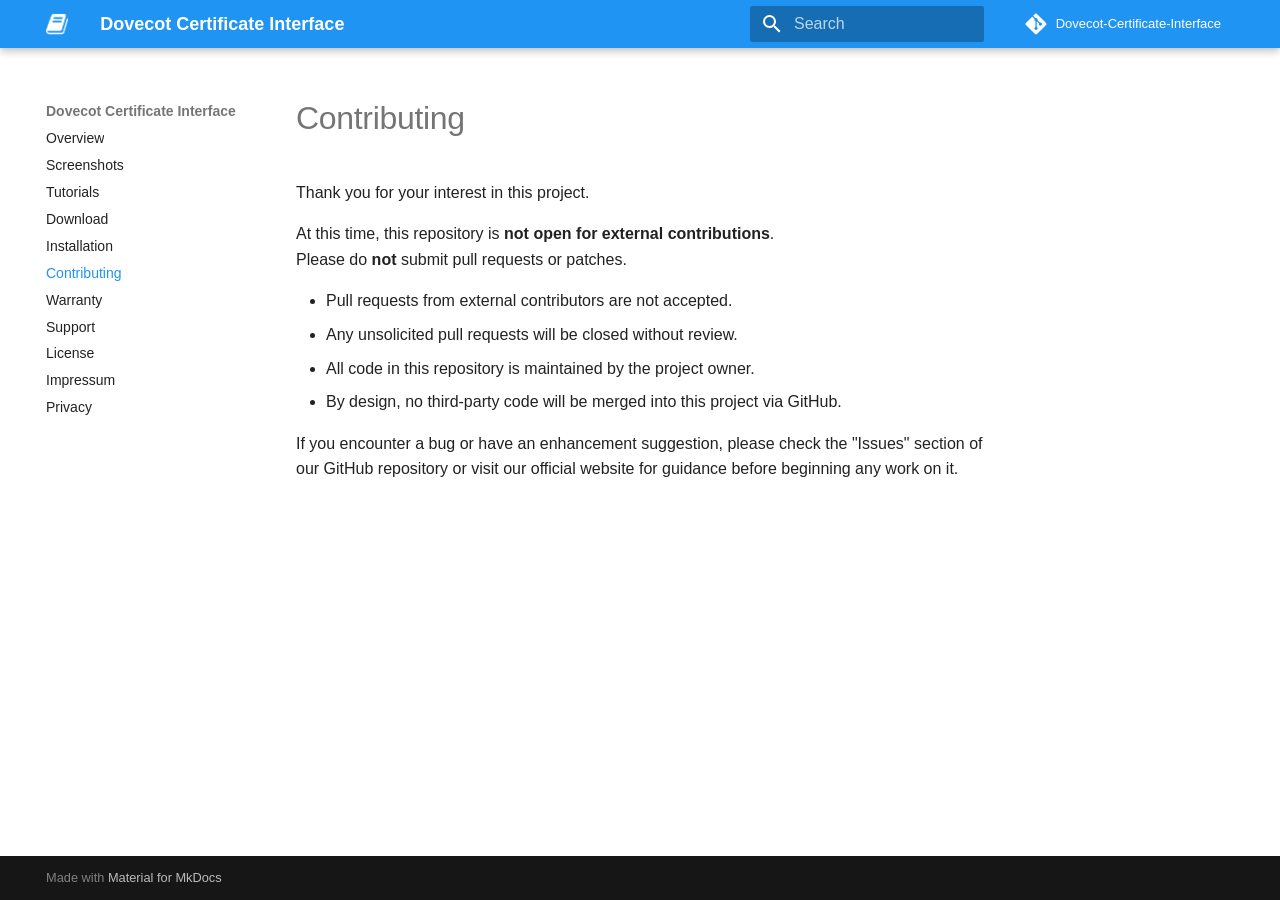
==== commit ec3890b8: "1.2.0" ====
--- a/docs/contributing.html
+++ b/docs/contributing.html
@@ -1,7 +1,4 @@
-
-<!doctype html>
-<html lang="en" class="no-js">
-  <head>
+<!DOCTYPE html><html lang="en" class="no-js"><head>
     
       <meta charset="utf-8">
       <meta name="viewport" content="width=device-width,initial-scale=1">
@@ -15,8 +12,11 @@
         <link rel="next" href="warranty.html">
       
       
+        
+      
+      
       <link rel="icon" href="favicon.ico">
-      <meta name="generator" content="mkdocs-1.6.0, mkdocs-material-9.5.31">
+      <meta name="generator" content="mkdocs-1.6.1, mkdocs-material-9.7.0">
     
     
       
@@ -24,12 +24,17 @@
       
     
     
-      <link rel="stylesheet" href="assets/stylesheets/main.3cba04c6.min.css">
-      
-        
-        <link rel="stylesheet" href="assets/stylesheets/palette.06af60db.min.css">
-      
-    <!-- META INJECTION START -->
+      <link rel="stylesheet" href="assets/stylesheets/main.618322db.min.css">
+      
+        
+        <link rel="stylesheet" href="assets/stylesheets/palette.ab4e12ef.min.css">
+      
+      
+
+
+    
+    
+          <!-- META INJECTION START -->
   <!-- META INJECTION START -->
   <!-- META INJECTION START -->
     <meta http-equiv="X-UA-Compatible" content="IE=edge">
@@ -76,10 +81,6 @@
   <!-- META INJECTION END -->  
   <!-- META INJECTION END -->      
 
-
-    
-    
-      
     
     
       
@@ -89,33 +90,33 @@
     
       <link rel="stylesheet" href="extra.css">
     
-    <script>__md_scope=new URL(".",location),__md_hash=e=>[...e].reduce((e,_)=>(e<<5)-e+_.charCodeAt(0),0),__md_get=(e,_=localStorage,t=__md_scope)=>JSON.parse(_.getItem(t.pathname+"."+e)),__md_set=(e,_,t=localStorage,a=__md_scope)=>{try{t.setItem(a.pathname+"."+e,JSON.stringify(_))}catch(e){}}</script>
-    
-      
-
-    
-    
-    
-   <link href="assets/stylesheets/glightbox.min.css" rel="stylesheet"/><style>
-    html.glightbox-open { overflow: initial; height: 100%; }
-    .gslide-title { margin-top: 0px; user-select: text; }
-    .gslide-desc { color: #666; user-select: text; }
-    .gslide-image img { background: white; }
-    .gscrollbar-fixer { padding-right: 15px; }
-    .gdesc-inner { font-size: 0.75rem; }
-    body[adata-md-color-scheme="default"] .gdesc-inner { background: var(--md-default-bg-color);}
-    body[adata-md-color-scheme="default"] .gslide-title { color: var(--md-default-fg-color);}
-    body[adata-md-color-scheme="default"] .gslide-desc { color: var(--md-default-fg-color);}</style> <script src="assets/javascripts/glightbox.min.js"></script></head>
-  
-  
-    
-    
-      
-    
-    
-    
-    
-    <body dir="ltr" adata-md-color-scheme="default" data-md-color-primary="blue" data-md-color-accent="default">
+    <script>__md_scope=new URL(".",location),__md_hash=e=>[...e].reduce(((e,_)=>(e<<5)-e+_.charCodeAt(0)),0),__md_get=(e,_=localStorage,t=__md_scope)=>JSON.parse(_.getItem(t.pathname+"."+e)),__md_set=(e,_,t=localStorage,a=__md_scope)=>{try{t.setItem(a.pathname+"."+e,JSON.stringify(_))}catch(e){}}</script>
+    
+      
+
+    
+    
+  <link href="assets/stylesheets/glightbox.min.css" rel="stylesheet"><script src="assets/javascripts/glightbox.min.js"></script><style id="glightbox-style">
+            html.glightbox-open { overflow: initial; height: 100%; }
+            .gslide-title { margin-top: 0px; user-select: text; }
+            .gslide-desc { color: #666; user-select: text; }
+            .gslide-image img { background: white; }
+            .gscrollbar-fixer { padding-right: 15px; }
+            .gdesc-inner { font-size: 0.75rem; }
+            body[data-md-color-scheme="slate"] .gdesc-inner { background: var(--md-default-bg-color); }
+            body[data-md-color-scheme="slate"] .gslide-title { color: var(--md-default-fg-color); }
+            body[data-md-color-scheme="slate"] .gslide-desc { color: var(--md-default-fg-color); }
+        </style></head>
+  
+  
+    
+    
+      
+    
+    
+    
+    
+    <body dir="ltr" data-md-color-scheme="default" data-md-color-primary="blue" data-md-color-accent="blue">
   
     
     <input class="md-toggle" data-md-toggle="drawer" type="checkbox" id="__drawer" autocomplete="off">
@@ -147,7 +148,7 @@
     </a>
     <label class="md-header__button md-icon" for="__drawer">
       
-      <svg xmlns="http://www.w3.org/2000/svg" viewBox="0 0 24 24"><path d="M3 6h18v2H3V6m0 5h18v2H3v-2m0 5h18v2H3v-2Z"/></svg>
+      <svg xmlns="http://www.w3.org/2000/svg" viewBox="0 0 24 24"><path d="M3 6h18v2H3zm0 5h18v2H3zm0 5h18v2H3z"></path></svg>
     </label>
     <div class="md-header__title" data-md-component="header-title">
       <div class="md-header__ellipsis">
@@ -172,37 +173,39 @@
     
     
     
-    <input class="md-option" data-md-color-media="" adata-md-color-scheme="default" data-md-color-primary="blue" data-md-color-accent="default"  aria-hidden="true"  type="radio" name="__palette" id="__palette_0">
+    <input class="md-option" data-md-color-media="" data-md-color-scheme="default" data-md-color-primary="blue" data-md-color-accent="blue" aria-hidden="true" type="radio" name="__palette" id="__palette_0">
     
   
 </form>
       
     
     
-      <script>var media,input,key,value,palette=__md_get("__palette");if(palette&&palette.color){"(prefers-color-scheme)"===palette.color.media&&(media=matchMedia("(prefers-color-scheme: light)"),input=document.querySelector(media.matches?"[data-md-color-media='(prefers-color-scheme: light)']":"[data-md-color-media='(prefers-color-scheme: dark)']"),palette.color.media=input.getAttribute("data-md-color-media"),palette.color.scheme=input.getAttribute("data-md-color-scheme"),palette.color.primary=input.getAttribute("data-md-color-primary"),palette.color.accent=input.getAttribute("data-md-color-accent"));for([key,value]of Object.entries(palette.color))document.body.setAttribute("data-md-color-"+key,value)}</script>
-    
-    
-    
-      <label class="md-header__button md-icon" for="__search">
-        
-        <svg xmlns="http://www.w3.org/2000/svg" viewBox="0 0 24 24"><path d="M9.5 3A6.5 6.5 0 0 1 16 9.5c0 1.61-.59 3.09-1.56 4.23l.27.27h.79l5 5-1.5 1.5-5-5v-.79l-.27-.27A6.516 6.516 0 0 1 9.5 16 6.5 6.5 0 0 1 3 9.5 6.5 6.5 0 0 1 9.5 3m0 2C7 5 5 7 5 9.5S7 14 9.5 14 14 12 14 9.5 12 5 9.5 5Z"/></svg>
-      </label>
-      <div class="md-search" data-md-component="search" role="dialog">
+      <script>var palette=__md_get("__palette");if(palette&&palette.color){if("(prefers-color-scheme)"===palette.color.media){var media=matchMedia("(prefers-color-scheme: light)"),input=document.querySelector(media.matches?"[data-md-color-media='(prefers-color-scheme: light)']":"[data-md-color-media='(prefers-color-scheme: dark)']");palette.color.media=input.getAttribute("data-md-color-media"),palette.color.scheme=input.getAttribute("data-md-color-scheme"),palette.color.primary=input.getAttribute("data-md-color-primary"),palette.color.accent=input.getAttribute("data-md-color-accent")}for(var[key,value]of Object.entries(palette.color))document.body.setAttribute("data-md-color-"+key,value)}</script>
+    
+    
+    
+      
+      
+        <label class="md-header__button md-icon" for="__search">
+          
+          <svg xmlns="http://www.w3.org/2000/svg" viewBox="0 0 24 24"><path d="M9.5 3A6.5 6.5 0 0 1 16 9.5c0 1.61-.59 3.09-1.56 4.23l.27.27h.79l5 5-1.5 1.5-5-5v-.79l-.27-.27A6.52 6.52 0 0 1 9.5 16 6.5 6.5 0 0 1 3 9.5 6.5 6.5 0 0 1 9.5 3m0 2C7 5 5 7 5 9.5S7 14 9.5 14 14 12 14 9.5 12 5 9.5 5"></path></svg>
+        </label>
+        <div class="md-search" data-md-component="search" role="dialog">
   <label class="md-search__overlay" for="__search"></label>
   <div class="md-search__inner" role="search">
     <form class="md-search__form" name="search">
       <input type="text" class="md-search__input" name="query" aria-label="Search" placeholder="Search" autocapitalize="off" autocorrect="off" autocomplete="off" spellcheck="false" data-md-component="search-query" required>
       <label class="md-search__icon md-icon" for="__search">
         
-        <svg xmlns="http://www.w3.org/2000/svg" viewBox="0 0 24 24"><path d="M9.5 3A6.5 6.5 0 0 1 16 9.5c0 1.61-.59 3.09-1.56 4.23l.27.27h.79l5 5-1.5 1.5-5-5v-.79l-.27-.27A6.516 6.516 0 0 1 9.5 16 6.5 6.5 0 0 1 3 9.5 6.5 6.5 0 0 1 9.5 3m0 2C7 5 5 7 5 9.5S7 14 9.5 14 14 12 14 9.5 12 5 9.5 5Z"/></svg>
-        
-        <svg xmlns="http://www.w3.org/2000/svg" viewBox="0 0 24 24"><path d="M20 11v2H8l5.5 5.5-1.42 1.42L4.16 12l7.92-7.92L13.5 5.5 8 11h12Z"/></svg>
+        <svg xmlns="http://www.w3.org/2000/svg" viewBox="0 0 24 24"><path d="M9.5 3A6.5 6.5 0 0 1 16 9.5c0 1.61-.59 3.09-1.56 4.23l.27.27h.79l5 5-1.5 1.5-5-5v-.79l-.27-.27A6.52 6.52 0 0 1 9.5 16 6.5 6.5 0 0 1 3 9.5 6.5 6.5 0 0 1 9.5 3m0 2C7 5 5 7 5 9.5S7 14 9.5 14 14 12 14 9.5 12 5 9.5 5"></path></svg>
+        
+        <svg xmlns="http://www.w3.org/2000/svg" viewBox="0 0 24 24"><path d="M20 11v2H8l5.5 5.5-1.42 1.42L4.16 12l7.92-7.92L13.5 5.5 8 11z"></path></svg>
       </label>
       <nav class="md-search__options" aria-label="Search">
         
         <button type="reset" class="md-search__icon md-icon" title="Clear" aria-label="Clear" tabindex="-1">
           
-          <svg xmlns="http://www.w3.org/2000/svg" viewBox="0 0 24 24"><path d="M19 6.41 17.59 5 12 10.59 6.41 5 5 6.41 10.59 12 5 17.59 6.41 19 12 13.41 17.59 19 19 17.59 13.41 12 19 6.41Z"/></svg>
+          <svg xmlns="http://www.w3.org/2000/svg" viewBox="0 0 24 24"><path d="M19 6.41 17.59 5 12 10.59 6.41 5 5 6.41 10.59 12 5 17.59 6.41 19 12 13.41 17.59 19 19 17.59 13.41 12z"></path></svg>
         </button>
       </nav>
       
@@ -219,13 +222,14 @@
     </div>
   </div>
 </div>
+      
     
     
       <div class="md-header__source">
         <a href="https://github.com/bugfishtm/Dovecot-Certificate-Interface" title="Go to repository" class="md-source" data-md-component="source">
   <div class="md-source__icon md-icon">
     
-    <svg xmlns="http://www.w3.org/2000/svg" viewBox="0 0 448 512"><!--! Font Awesome Free 6.6.0 by @fontawesome - https://fontawesome.com License - https://fontawesome.com/license/free (Icons: CC BY 4.0, Fonts: SIL OFL 1.1, Code: MIT License) Copyright 2024 Fonticons, Inc.--><path d="M439.55 236.05 244 40.45a28.87 28.87 0 0 0-40.81 0l-40.66 40.63 51.52 51.52c27.06-9.14 52.68 16.77 43.39 43.68l49.66 49.66c34.23-11.8 61.18 31 35.47 56.69-26.49 26.49-70.21-2.87-56-37.34L240.22 199v121.85c25.3 12.54 22.26 41.85 9.08 55a34.34 34.34 0 0 1-48.55 0c-17.57-17.6-11.07-46.91 11.25-56v-123c-20.8-8.51-24.6-30.74-18.64-45L142.57 101 8.45 235.14a28.86 28.86 0 0 0 0 40.81l195.61 195.6a28.86 28.86 0 0 0 40.8 0l194.69-194.69a28.86 28.86 0 0 0 0-40.81z"/></svg>
+    <svg xmlns="http://www.w3.org/2000/svg" viewBox="0 0 448 512"><!--! Font Awesome Free 7.1.0 by @fontawesome - https://fontawesome.com License - https://fontawesome.com/license/free (Icons: CC BY 4.0, Fonts: SIL OFL 1.1, Code: MIT License) Copyright 2025 Fonticons, Inc.--><path d="M439.6 236.1 244 40.5c-5.4-5.5-12.8-8.5-20.4-8.5s-15 3-20.4 8.4L162.5 81l51.5 51.5c27.1-9.1 52.7 16.8 43.4 43.7l49.7 49.7c34.2-11.8 61.2 31 35.5 56.7-26.5 26.5-70.2-2.9-56-37.3L240.3 199v121.9c25.3 12.5 22.3 41.8 9.1 55-6.4 6.4-15.2 10.1-24.3 10.1s-17.8-3.6-24.3-10.1c-17.6-17.6-11.1-46.9 11.2-56v-123c-20.8-8.5-24.6-30.7-18.6-45L142.6 101 8.5 235.1C3 240.6 0 247.9 0 255.5s3 15 8.5 20.4l195.6 195.7c5.4 5.4 12.7 8.4 20.4 8.4s15-3 20.4-8.4l194.7-194.7c5.4-5.4 8.4-12.8 8.4-20.4s-3-15-8.4-20.4"></path></svg>
   </div>
   <div class="md-source__repository">
     Dovecot-Certificate-Interface
@@ -249,7 +253,7 @@
           
             
               
-              <div class="md-sidebar md-sidebar--primary" data-md-component="sidebar" data-md-type="navigation" >
+              <div class="md-sidebar md-sidebar--primary" data-md-component="sidebar" data-md-type="navigation">
                 <div class="md-sidebar__scrollwrap">
                   <div class="md-sidebar__inner">
                     
@@ -270,7 +274,7 @@
       <a href="https://github.com/bugfishtm/Dovecot-Certificate-Interface" title="Go to repository" class="md-source" data-md-component="source">
   <div class="md-source__icon md-icon">
     
-    <svg xmlns="http://www.w3.org/2000/svg" viewBox="0 0 448 512"><!--! Font Awesome Free 6.6.0 by @fontawesome - https://fontawesome.com License - https://fontawesome.com/license/free (Icons: CC BY 4.0, Fonts: SIL OFL 1.1, Code: MIT License) Copyright 2024 Fonticons, Inc.--><path d="M439.55 236.05 244 40.45a28.87 28.87 0 0 0-40.81 0l-40.66 40.63 51.52 51.52c27.06-9.14 52.68 16.77 43.39 43.68l49.66 49.66c34.23-11.8 61.18 31 35.47 56.69-26.49 26.49-70.21-2.87-56-37.34L240.22 199v121.85c25.3 12.54 22.26 41.85 9.08 55a34.34 34.34 0 0 1-48.55 0c-17.57-17.6-11.07-46.91 11.25-56v-123c-20.8-8.51-24.6-30.74-18.64-45L142.57 101 8.45 235.14a28.86 28.86 0 0 0 0 40.81l195.61 195.6a28.86 28.86 0 0 0 40.8 0l194.69-194.69a28.86 28.86 0 0 0 0-40.81z"/></svg>
+    <svg xmlns="http://www.w3.org/2000/svg" viewBox="0 0 448 512"><!--! Font Awesome Free 7.1.0 by @fontawesome - https://fontawesome.com License - https://fontawesome.com/license/free (Icons: CC BY 4.0, Fonts: SIL OFL 1.1, Code: MIT License) Copyright 2025 Fonticons, Inc.--><path d="M439.6 236.1 244 40.5c-5.4-5.5-12.8-8.5-20.4-8.5s-15 3-20.4 8.4L162.5 81l51.5 51.5c27.1-9.1 52.7 16.8 43.4 43.7l49.7 49.7c34.2-11.8 61.2 31 35.5 56.7-26.5 26.5-70.2-2.9-56-37.3L240.3 199v121.9c25.3 12.5 22.3 41.8 9.1 55-6.4 6.4-15.2 10.1-24.3 10.1s-17.8-3.6-24.3-10.1c-17.6-17.6-11.1-46.9 11.2-56v-123c-20.8-8.5-24.6-30.7-18.6-45L142.6 101 8.5 235.1C3 240.6 0 247.9 0 255.5s3 15 8.5 20.4l195.6 195.7c5.4 5.4 12.7 8.4 20.4 8.4s15-3 20.4-8.4l194.7-194.7c5.4-5.4 8.4-12.8 8.4-20.4s-3-15-8.4-20.4"></path></svg>
   </div>
   <div class="md-source__repository">
     Dovecot-Certificate-Interface
@@ -290,9 +294,16 @@
       <a href="index.html" class="md-nav__link">
         
   
-  <span class="md-ellipsis">
+  
+  <span class="md-ellipsis">
+    
+  
     Overview
-  </span>
+  
+
+    
+  </span>
+  
   
 
       </a>
@@ -310,9 +321,16 @@
       <a href="screenshots.html" class="md-nav__link">
         
   
-  <span class="md-ellipsis">
+  
+  <span class="md-ellipsis">
+    
+  
     Screenshots
-  </span>
+  
+
+    
+  </span>
+  
   
 
       </a>
@@ -330,9 +348,16 @@
       <a href="tutorials.html" class="md-nav__link">
         
   
-  <span class="md-ellipsis">
+  
+  <span class="md-ellipsis">
+    
+  
     Tutorials
-  </span>
+  
+
+    
+  </span>
+  
   
 
       </a>
@@ -350,9 +375,16 @@
       <a href="download.html" class="md-nav__link">
         
   
-  <span class="md-ellipsis">
+  
+  <span class="md-ellipsis">
+    
+  
     Download
-  </span>
+  
+
+    
+  </span>
+  
   
 
       </a>
@@ -370,9 +402,16 @@
       <a href="installation.html" class="md-nav__link">
         
   
-  <span class="md-ellipsis">
+  
+  <span class="md-ellipsis">
+    
+  
     Installation
-  </span>
+  
+
+    
+  </span>
+  
   
 
       </a>
@@ -396,72 +435,22 @@
         
       
       
-        <label class="md-nav__link md-nav__link--active" for="__toc">
-          
-  
-  <span class="md-ellipsis">
+      <a href="contributing.html" class="md-nav__link md-nav__link--active">
+        
+  
+  
+  <span class="md-ellipsis">
+    
+  
     Contributing
-  </span>
-  
-
-          <span class="md-nav__icon md-icon"></span>
-        </label>
-      
-      <a href="contributing.html" class="md-nav__link md-nav__link--active">
-        
-  
-  <span class="md-ellipsis">
-    Contributing
-  </span>
-  
-
-      </a>
-      
-        
-
-<nav class="md-nav md-nav--secondary" aria-label="Table of contents">
-  
-  
-  
-    
-  
-  
-    <label class="md-nav__title" for="__toc">
-      <span class="md-nav__icon md-icon"></span>
-      Table of contents
-    </label>
-    <ul class="md-nav__list" data-md-component="toc" data-md-scrollfix>
-      
-        <li class="md-nav__item">
-  <a href="#how-to-contribute" class="md-nav__link">
-    <span class="md-ellipsis">
-      How to Contribute
-    </span>
-  </a>
-  
-</li>
-      
-        <li class="md-nav__item">
-  <a href="#coding-style" class="md-nav__link">
-    <span class="md-ellipsis">
-      Coding Style
-    </span>
-  </a>
-  
-</li>
-      
-        <li class="md-nav__item">
-  <a href="#issues" class="md-nav__link">
-    <span class="md-ellipsis">
-      Issues
-    </span>
-  </a>
-  
-</li>
-      
-    </ul>
-  
-</nav>
+  
+
+    
+  </span>
+  
+  
+
+      </a>
       
     </li>
   
@@ -477,9 +466,16 @@
       <a href="warranty.html" class="md-nav__link">
         
   
-  <span class="md-ellipsis">
+  
+  <span class="md-ellipsis">
+    
+  
     Warranty
-  </span>
+  
+
+    
+  </span>
+  
   
 
       </a>
@@ -497,9 +493,16 @@
       <a href="support.html" class="md-nav__link">
         
   
-  <span class="md-ellipsis">
+  
+  <span class="md-ellipsis">
+    
+  
     Support
-  </span>
+  
+
+    
+  </span>
+  
   
 
       </a>
@@ -517,9 +520,16 @@
       <a href="license.html" class="md-nav__link">
         
   
-  <span class="md-ellipsis">
+  
+  <span class="md-ellipsis">
+    
+  
     License
-  </span>
+  
+
+    
+  </span>
+  
   
 
       </a>
@@ -537,9 +547,16 @@
       <a href="https://bugfishtm.blogspot.com/2023/05/impressum.html" class="md-nav__link">
         
   
-  <span class="md-ellipsis">
+  
+  <span class="md-ellipsis">
+    
+  
     Impressum
-  </span>
+  
+
+    
+  </span>
+  
   
 
       </a>
@@ -557,9 +574,16 @@
       <a href="https://bugfishtm.blogspot.com/2023/05/privacy.html" class="md-nav__link">
         
   
-  <span class="md-ellipsis">
+  
+  <span class="md-ellipsis">
+    
+  
     Privacy
-  </span>
+  
+
+    
+  </span>
+  
   
 
       </a>
@@ -575,7 +599,7 @@
             
             
               
-              <div class="md-sidebar md-sidebar--secondary" data-md-component="sidebar" data-md-type="toc" >
+              <div class="md-sidebar md-sidebar--secondary" data-md-component="sidebar" data-md-type="toc">
                 <div class="md-sidebar__scrollwrap">
                   <div class="md-sidebar__inner">
                     
@@ -586,41 +610,6 @@
   
     
   
-  
-    <label class="md-nav__title" for="__toc">
-      <span class="md-nav__icon md-icon"></span>
-      Table of contents
-    </label>
-    <ul class="md-nav__list" data-md-component="toc" data-md-scrollfix>
-      
-        <li class="md-nav__item">
-  <a href="#how-to-contribute" class="md-nav__link">
-    <span class="md-ellipsis">
-      How to Contribute
-    </span>
-  </a>
-  
-</li>
-      
-        <li class="md-nav__item">
-  <a href="#coding-style" class="md-nav__link">
-    <span class="md-ellipsis">
-      Coding Style
-    </span>
-  </a>
-  
-</li>
-      
-        <li class="md-nav__item">
-  <a href="#issues" class="md-nav__link">
-    <span class="md-ellipsis">
-      Issues
-    </span>
-  </a>
-  
-</li>
-      
-    </ul>
   
 </nav>
                   </div>
@@ -630,41 +619,26 @@
           
           
             <div class="md-content" data-md-component="content">
+              
               <article class="md-content__inner md-typeset">
                 
                   
 
+
   
   
 
 
 <div><h1 id="contributing">Contributing</h1>
-<p>I am excited that you're considering contributing to our project! Here are some guidelines to help you get started.</p>
-<hr>
-<h2 id="how-to-contribute">How to Contribute</h2>
-<ol>
-<li>Fork the repository to create your own copy.  </li>
-<li>Create a new branch for your work (e.g., <code>feature/my-feature</code>).  </li>
-<li>Make your changes and ensure they work as expected.  </li>
-<li>Run tests to confirm everything is functioning correctly.  </li>
-<li>Commit your changes with a clear, concise message.  </li>
-<li>Push your branch to your forked repository.  </li>
-<li>Submit a pull request with a detailed description of your changes.  </li>
-<li>Reference any related issues or discussions in your pull request.</li>
-</ol>
-<hr>
-<h2 id="coding-style">Coding Style</h2>
+<p>Thank you for your interest in this project.</p>
+<p>At this time, this repository is <strong>not open for external contributions</strong>.<br>
+Please do <strong>not</strong> submit pull requests or patches.</p>
 <ul>
-<li>Keep your code clean and well-organized.</li>
-<li>Add comments to explain complex logic or functions.</li>
-<li>Use meaningful and consistent variable and function names.</li>
-<li>Break down code into smaller, reusable functions and components.</li>
-<li>Follow proper indentation and formatting practices.</li>
-<li>Avoid code duplication by reusing existing functions or modules.</li>
-<li>Ensure your code is easily readable and maintainable by others.</li>
+<li>Pull requests from external contributors are not accepted.</li>
+<li>Any unsolicited pull requests will be closed without review.</li>
+<li>All code in this repository is maintained by the project owner.</li>
+<li>By design, no third‑party code will be merged into this project via GitHub.</li>
 </ul>
-<hr>
-<h2 id="issues">Issues</h2>
 <p>If you encounter a bug or have an enhancement suggestion, please check the "Issues" section of our GitHub repository or visit our official website for guidance before beginning any work on it.</p></div>
 
 
@@ -712,15 +686,18 @@
     </div>
     
     
-    <script id="__config" type="application/json">{"base": ".", "features": ["content.code.copy"], "search": "assets/javascripts/workers/search.b8dbb3d2.min.js", "translations": {"clipboard.copied": "Copied to clipboard", "clipboard.copy": "Copy to clipboard", "search.result.more.one": "1 more on this page", "search.result.more.other": "# more on this page", "search.result.none": "No matching documents", "search.result.one": "1 matching document", "search.result.other": "# matching documents", "search.result.placeholder": "Type to start searching", "search.result.term.missing": "Missing", "select.version": "Select version"}}</script>
-    
-    
-      <script src="assets/javascripts/bundle.fe8b6f2b.min.js"></script>
+    
+      
+      
+      <script id="__config" type="application/json">{"annotate": null, "base": ".", "features": ["content.code.copy"], "search": "assets/javascripts/workers/search.7a47a382.min.js", "tags": null, "translations": {"clipboard.copied": "Copied to clipboard", "clipboard.copy": "Copy to clipboard", "search.result.more.one": "1 more on this page", "search.result.more.other": "# more on this page", "search.result.none": "No matching documents", "search.result.one": "1 matching document", "search.result.other": "# matching documents", "search.result.placeholder": "Type to start searching", "search.result.term.missing": "Missing", "select.version": "Select version"}, "version": null}</script>
+    
+    
+      <script src="assets/javascripts/bundle.e71a0d61.min.js"></script>
       
         <script src="extra.js"></script>
       
     
-  <script id="init-glightbox">const lightbox = GLightbox({"touchNavigation": true, "loop": false, "zoomable": true, "draggable": true, "openEffect": "zoom", "closeEffect": "zoom", "slideEffect": "slide"});
-document$.subscribe(() => { lightbox.reload() });
-</script></body>
-</html>+  
+<script id="init-glightbox">const lightbox = GLightbox({"touchNavigation": true, "loop": false, "zoomable": true, "draggable": true, "openEffect": "zoom", "closeEffect": "zoom", "slideEffect": "slide"});
+document$.subscribe(()=>{ lightbox.reload(); });
+</script></body></html>
--- a/docs/assets/stylesheets/main.618322db.min.css
+++ b/docs/assets/stylesheets/main.618322db.min.css
@@ -0,0 +1 @@
+@charset "UTF-8";html{-webkit-text-size-adjust:none;-moz-text-size-adjust:none;text-size-adjust:none;box-sizing:border-box}*,:after,:before{box-sizing:inherit}@media (prefers-reduced-motion){*,:after,:before{transition:none!important}}body{margin:0}a,button,input,label{-webkit-tap-highlight-color:transparent}a{color:inherit;text-decoration:none}hr{border:0;box-sizing:initial;display:block;height:.05rem;overflow:visible;padding:0}small{font-size:80%}sub,sup{line-height:1em}img{border-style:none}table{border-collapse:initial;border-spacing:0}td,th{font-weight:400;vertical-align:top}button{background:#0000;border:0;font-family:inherit;font-size:inherit;margin:0;padding:0}input{border:0;outline:none}:root{--md-primary-fg-color:#4051b5;--md-primary-fg-color--light:#5d6cc0;--md-primary-fg-color--dark:#303fa1;--md-primary-bg-color:#fff;--md-primary-bg-color--light:#ffffffb3;--md-accent-fg-color:#526cfe;--md-accent-fg-color--transparent:#526cfe1a;--md-accent-bg-color:#fff;--md-accent-bg-color--light:#ffffffb3}[data-md-color-scheme=default]{color-scheme:light}[data-md-color-scheme=default] img[src$="#gh-dark-mode-only"],[data-md-color-scheme=default] img[src$="#only-dark"]{display:none}:root,[data-md-color-scheme=default]{--md-hue:225deg;--md-default-fg-color:#000000de;--md-default-fg-color--light:#0000008a;--md-default-fg-color--lighter:#00000052;--md-default-fg-color--lightest:#00000012;--md-default-bg-color:#fff;--md-default-bg-color--light:#ffffffb3;--md-default-bg-color--lighter:#ffffff4d;--md-default-bg-color--lightest:#ffffff1f;--md-code-fg-color:#36464e;--md-code-bg-color:#f5f5f5;--md-code-bg-color--light:#f5f5f5b3;--md-code-bg-color--lighter:#f5f5f54d;--md-code-hl-color:#4287ff;--md-code-hl-color--light:#4287ff1a;--md-code-hl-number-color:#d52a2a;--md-code-hl-special-color:#db1457;--md-code-hl-function-color:#a846b9;--md-code-hl-constant-color:#6e59d9;--md-code-hl-keyword-color:#3f6ec6;--md-code-hl-string-color:#1c7d4d;--md-code-hl-name-color:var(--md-code-fg-color);--md-code-hl-operator-color:var(--md-default-fg-color--light);--md-code-hl-punctuation-color:var(--md-default-fg-color--light);--md-code-hl-comment-color:var(--md-default-fg-color--light);--md-code-hl-generic-color:var(--md-default-fg-color--light);--md-code-hl-variable-color:var(--md-default-fg-color--light);--md-typeset-color:var(--md-default-fg-color);--md-typeset-a-color:var(--md-primary-fg-color);--md-typeset-del-color:#f5503d26;--md-typeset-ins-color:#0bd57026;--md-typeset-kbd-color:#fafafa;--md-typeset-kbd-accent-color:#fff;--md-typeset-kbd-border-color:#b8b8b8;--md-typeset-mark-color:#ffff0080;--md-typeset-table-color:#0000001f;--md-typeset-table-color--light:rgba(0,0,0,.035);--md-admonition-fg-color:var(--md-default-fg-color);--md-admonition-bg-color:var(--md-default-bg-color);--md-warning-fg-color:#000000de;--md-warning-bg-color:#ff9;--md-footer-fg-color:#fff;--md-footer-fg-color--light:#ffffffb3;--md-footer-fg-color--lighter:#ffffff73;--md-footer-bg-color:#000000de;--md-footer-bg-color--dark:#00000052;--md-shadow-z1:0 0.2rem 0.5rem #0000000d,0 0 0.05rem #0000001a;--md-shadow-z2:0 0.2rem 0.5rem #0000001a,0 0 0.05rem #00000040;--md-shadow-z3:0 0.2rem 0.5rem #0003,0 0 0.05rem #00000059}.md-icon svg{fill:currentcolor;display:block;height:1.2rem;width:1.2rem}body{-webkit-font-smoothing:antialiased;-moz-osx-font-smoothing:grayscale;--md-text-font-family:var(--md-text-font,_),-apple-system,BlinkMacSystemFont,Helvetica,Arial,sans-serif;--md-code-font-family:var(--md-code-font,_),SFMono-Regular,Consolas,Menlo,monospace}aside,body,input{font-feature-settings:"kern","liga";color:var(--md-typeset-color);font-family:var(--md-text-font-family)}code,kbd,pre{font-feature-settings:"kern";font-family:var(--md-code-font-family)}:root{--md-typeset-table-sort-icon:url('data:image/svg+xml;charset=utf-8,<svg xmlns="http://www.w3.org/2000/svg" viewBox="0 0 24 24"><path d="m18 21-4-4h3V7h-3l4-4 4 4h-3v10h3M2 19v-2h10v2M2 13v-2h7v2M2 7V5h4v2z"/></svg>');--md-typeset-table-sort-icon--asc:url('data:image/svg+xml;charset=utf-8,<svg xmlns="http://www.w3.org/2000/svg" viewBox="0 0 24 24"><path d="M19 17h3l-4 4-4-4h3V3h2M2 17h10v2H2M6 5v2H2V5m0 6h7v2H2z"/></svg>');--md-typeset-table-sort-icon--desc:url('data:image/svg+xml;charset=utf-8,<svg xmlns="http://www.w3.org/2000/svg" viewBox="0 0 24 24"><path d="M19 7h3l-4-4-4 4h3v14h2M2 17h10v2H2M6 5v2H2V5m0 6h7v2H2z"/></svg>')}.md-typeset{-webkit-print-color-adjust:exact;color-adjust:exact;font-size:.8rem;line-height:1.6;overflow-wrap:break-word}@media print{.md-typeset{font-size:.68rem}}.md-typeset blockquote,.md-typeset dl,.md-typeset figure,.md-typeset ol,.md-typeset pre,.md-typeset ul{margin-bottom:1em;margin-top:1em}.md-typeset h1{color:var(--md-default-fg-color--light);font-size:2em;line-height:1.3;margin:0 0 1.25em}.md-typeset h1,.md-typeset h2{font-weight:300;letter-spacing:-.01em}.md-typeset h2{font-size:1.5625em;line-height:1.4;margin:1.6em 0 .64em}.md-typeset h3{font-size:1.25em;font-weight:400;letter-spacing:-.01em;line-height:1.5;margin:1.6em 0 .8em}.md-typeset h2+h3{margin-top:.8em}.md-typeset h4{font-weight:700;letter-spacing:-.01em;margin:1em 0}.md-typeset h5,.md-typeset h6{color:var(--md-default-fg-color--light);font-size:.8em;font-weight:700;letter-spacing:-.01em;margin:1.25em 0}.md-typeset h5{text-transform:uppercase}.md-typeset h5 code{text-transform:none}.md-typeset hr{border-bottom:.05rem solid var(--md-default-fg-color--lightest);display:flow-root;margin:1.5em 0}.md-typeset a{color:var(--md-typeset-a-color);word-break:break-word}.md-typeset a,.md-typeset a:before{transition:color 125ms}.md-typeset a:focus,.md-typeset a:hover{color:var(--md-accent-fg-color)}.md-typeset a:focus code,.md-typeset a:hover code{background-color:var(--md-accent-fg-color--transparent);color:var(--md-accent-fg-color)}.md-typeset a code{color:var(--md-typeset-a-color)}.md-typeset a.focus-visible{outline-color:var(--md-accent-fg-color);outline-offset:.2rem}.md-typeset code,.md-typeset kbd,.md-typeset pre{color:var(--md-code-fg-color);direction:ltr;font-variant-ligatures:none;transition:background-color 125ms}@media print{.md-typeset code,.md-typeset kbd,.md-typeset pre{white-space:pre-wrap}}.md-typeset code{background-color:var(--md-code-bg-color);border-radius:.1rem;-webkit-box-decoration-break:clone;box-decoration-break:clone;font-size:.85em;padding:0 .2941176471em;transition:color 125ms,background-color 125ms;word-break:break-word}.md-typeset code:not(.focus-visible){-webkit-tap-highlight-color:transparent;outline:none}.md-typeset pre{display:flow-root;line-height:1.4;position:relative}.md-typeset pre>code{-webkit-box-decoration-break:slice;box-decoration-break:slice;box-shadow:none;display:block;margin:0;outline-color:var(--md-accent-fg-color);overflow:auto;padding:.7720588235em 1.1764705882em;scrollbar-color:var(--md-default-fg-color--lighter) #0000;scrollbar-width:thin;touch-action:auto;word-break:normal}.md-typeset pre>code:hover{scrollbar-color:var(--md-accent-fg-color) #0000}.md-typeset pre>code::-webkit-scrollbar{height:.2rem;width:.2rem}.md-typeset pre>code::-webkit-scrollbar-thumb{background-color:var(--md-default-fg-color--lighter)}.md-typeset pre>code::-webkit-scrollbar-thumb:hover{background-color:var(--md-accent-fg-color)}.md-typeset kbd{background-color:var(--md-typeset-kbd-color);border-radius:.1rem;box-shadow:0 .1rem 0 .05rem var(--md-typeset-kbd-border-color),0 .1rem 0 var(--md-typeset-kbd-border-color),0 -.1rem .2rem var(--md-typeset-kbd-accent-color) inset;color:var(--md-default-fg-color);display:inline-block;font-size:.75em;padding:0 .6666666667em;vertical-align:text-top;word-break:break-word}.md-typeset mark{background-color:var(--md-typeset-mark-color);-webkit-box-decoration-break:clone;box-decoration-break:clone;color:inherit;word-break:break-word}.md-typeset abbr{cursor:help;text-decoration:none}.md-typeset [data-preview],.md-typeset abbr{border-bottom:.05rem dotted var(--md-default-fg-color--light)}.md-typeset small{opacity:.75}[dir=ltr] .md-typeset sub,[dir=ltr] .md-typeset sup{margin-left:.078125em}[dir=rtl] .md-typeset sub,[dir=rtl] .md-typeset sup{margin-right:.078125em}[dir=ltr] .md-typeset blockquote{padding-left:.6rem}[dir=rtl] .md-typeset blockquote{padding-right:.6rem}[dir=ltr] .md-typeset blockquote{border-left:.2rem solid var(--md-default-fg-color--lighter)}[dir=rtl] .md-typeset blockquote{border-right:.2rem solid var(--md-default-fg-color--lighter)}.md-typeset blockquote{color:var(--md-default-fg-color--light);margin-left:0;margin-right:0}.md-typeset ul{list-style-type:disc}.md-typeset ul[type]{list-style-type:revert-layer}[dir=ltr] .md-typeset ol,[dir=ltr] .md-typeset ul{margin-left:.625em}[dir=rtl] .md-typeset ol,[dir=rtl] .md-typeset ul{margin-right:.625em}.md-typeset ol,.md-typeset ul{padding:0}.md-typeset ol:not([hidden]),.md-typeset ul:not([hidden]){display:flow-root}.md-typeset ol ol,.md-typeset ul ol{list-style-type:lower-alpha}.md-typeset ol ol ol,.md-typeset ul ol ol{list-style-type:lower-roman}.md-typeset ol ol ol ol,.md-typeset ul ol ol ol{list-style-type:upper-alpha}.md-typeset ol ol ol ol ol,.md-typeset ul ol ol ol ol{list-style-type:upper-roman}.md-typeset ol[type],.md-typeset ul[type]{list-style-type:revert-layer}[dir=ltr] .md-typeset ol li,[dir=ltr] .md-typeset ul li{margin-left:1.25em}[dir=rtl] .md-typeset ol li,[dir=rtl] .md-typeset ul li{margin-right:1.25em}.md-typeset ol li,.md-typeset ul li{margin-bottom:.5em}.md-typeset ol li blockquote,.md-typeset ol li p,.md-typeset ul li blockquote,.md-typeset ul li p{margin:.5em 0}.md-typeset ol li:last-child,.md-typeset ul li:last-child{margin-bottom:0}[dir=ltr] .md-typeset ol li ol,[dir=ltr] .md-typeset ol li ul,[dir=ltr] .md-typeset ul li ol,[dir=ltr] .md-typeset ul li ul{margin-left:.625em}[dir=rtl] .md-typeset ol li ol,[dir=rtl] .md-typeset ol li ul,[dir=rtl] .md-typeset ul li ol,[dir=rtl] .md-typeset ul li ul{margin-right:.625em}.md-typeset ol li ol,.md-typeset ol li ul,.md-typeset ul li ol,.md-typeset ul li ul{margin-bottom:.5em;margin-top:.5em}[dir=ltr] .md-typeset dd{margin-left:1.875em}[dir=rtl] .md-typeset dd{margin-right:1.875em}.md-typeset dd{margin-bottom:1.5em;margin-top:1em}.md-typeset img,.md-typeset svg,.md-typeset video{height:auto;max-width:100%}.md-typeset img[align=left]{margin:1em 1em 1em 0}.md-typeset img[align=right]{margin:1em 0 1em 1em}.md-typeset img[align]:only-child{margin-top:0}.md-typeset figure{display:flow-root;margin:1em auto;max-width:100%;text-align:center;width:fit-content}.md-typeset figure img{display:block;margin:0 auto}.md-typeset figcaption{font-style:italic;margin:1em auto;max-width:24rem}.md-typeset iframe{max-width:100%}.md-typeset table:not([class]){background-color:var(--md-default-bg-color);border:.05rem solid var(--md-typeset-table-color);border-radius:.1rem;display:inline-block;font-size:.64rem;max-width:100%;overflow:auto;touch-action:auto}@media print{.md-typeset table:not([class]){display:table}}.md-typeset table:not([class])+*{margin-top:1.5em}.md-typeset table:not([class]) td>:first-child,.md-typeset table:not([class]) th>:first-child{margin-top:0}.md-typeset table:not([class]) td>:last-child,.md-typeset table:not([class]) th>:last-child{margin-bottom:0}.md-typeset table:not([class]) td:not([align]),.md-typeset table:not([class]) th:not([align]){text-align:left}[dir=rtl] .md-typeset table:not([class]) td:not([align]),[dir=rtl] .md-typeset table:not([class]) th:not([align]){text-align:right}.md-typeset table:not([class]) th{font-weight:700;min-width:5rem;padding:.9375em 1.25em;vertical-align:top}.md-typeset table:not([class]) td{border-top:.05rem solid var(--md-typeset-table-color);padding:.9375em 1.25em;vertical-align:top}.md-typeset table:not([class]) tbody tr{transition:background-color 125ms}.md-typeset table:not([class]) tbody tr:hover{background-color:var(--md-typeset-table-color--light);box-shadow:0 .05rem 0 var(--md-default-bg-color) inset}.md-typeset table:not([class]) a{word-break:normal}.md-typeset table th[role=columnheader]{cursor:pointer}[dir=ltr] .md-typeset table th[role=columnheader]:after{margin-left:.5em}[dir=rtl] .md-typeset table th[role=columnheader]:after{margin-right:.5em}.md-typeset table th[role=columnheader]:after{content:"";display:inline-block;height:1.2em;-webkit-mask-image:var(--md-typeset-table-sort-icon);mask-image:var(--md-typeset-table-sort-icon);-webkit-mask-repeat:no-repeat;mask-repeat:no-repeat;-webkit-mask-size:contain;mask-size:contain;transition:background-color 125ms;vertical-align:text-bottom;width:1.2em}.md-typeset table th[role=columnheader]:hover:after{background-color:var(--md-default-fg-color--lighter)}.md-typeset table th[role=columnheader][aria-sort=ascending]:after{background-color:var(--md-default-fg-color--light);-webkit-mask-image:var(--md-typeset-table-sort-icon--asc);mask-image:var(--md-typeset-table-sort-icon--asc)}.md-typeset table th[role=columnheader][aria-sort=descending]:after{background-color:var(--md-default-fg-color--light);-webkit-mask-image:var(--md-typeset-table-sort-icon--desc);mask-image:var(--md-typeset-table-sort-icon--desc)}.md-typeset__scrollwrap{margin:1em -.8rem;overflow-x:auto;touch-action:auto}.md-typeset__table{display:inline-block;margin-bottom:.5em;padding:0 .8rem}@media print{.md-typeset__table{display:block}}html .md-typeset__table table{display:table;margin:0;overflow:hidden;width:100%}@media screen and (max-width:44.984375em){.md-content__inner>pre{margin:1em -.8rem}.md-content__inner>pre code{border-radius:0}}.md-typeset .md-author{border-radius:100%;display:block;flex-shrink:0;height:1.6rem;overflow:hidden;position:relative;transition:color 125ms,transform 125ms;width:1.6rem}.md-typeset .md-author img{display:block}.md-typeset .md-author--more{background:var(--md-default-fg-color--lightest);color:var(--md-default-fg-color--lighter);font-size:.6rem;font-weight:700;line-height:1.6rem;text-align:center}.md-typeset .md-author--long{height:2.4rem;width:2.4rem}.md-typeset a.md-author{transform:scale(1)}.md-typeset a.md-author img{border-radius:100%;filter:grayscale(100%) opacity(75%);transition:filter 125ms}.md-typeset a.md-author:focus,.md-typeset a.md-author:hover{transform:scale(1.1);z-index:1}.md-typeset a.md-author:focus img,.md-typeset a.md-author:hover img{filter:grayscale(0)}.md-banner{background-color:var(--md-footer-bg-color);color:var(--md-footer-fg-color);overflow:auto}@media print{.md-banner{display:none}}.md-banner--warning{background-color:var(--md-warning-bg-color);color:var(--md-warning-fg-color)}.md-banner__inner{font-size:.7rem;margin:.6rem auto;padding:0 .8rem}[dir=ltr] .md-banner__button{float:right}[dir=rtl] .md-banner__button{float:left}.md-banner__button{color:inherit;cursor:pointer;transition:opacity .25s}.no-js .md-banner__button{display:none}.md-banner__button:hover{opacity:.7}html{font-size:125%;height:100%;overflow-x:hidden}@media screen and (min-width:100em){html{font-size:137.5%}}@media screen and (min-width:125em){html{font-size:150%}}body{background-color:var(--md-default-bg-color);display:flex;flex-direction:column;font-size:.5rem;min-height:100%;position:relative;width:100%}@media print{body{display:block}}@media screen and (max-width:59.984375em){body[data-md-scrolllock]{position:fixed}}.md-grid{margin-left:auto;margin-right:auto;max-width:61rem}.md-container{display:flex;flex-direction:column;flex-grow:1}@media print{.md-container{display:block}}.md-main{flex-grow:1}.md-main__inner{display:flex;height:100%;margin-top:1.5rem}.md-ellipsis{overflow:hidden;text-overflow:ellipsis}.md-toggle{display:none}.md-option{height:0;opacity:0;position:absolute;width:0}.md-option:checked+label:not([hidden]){display:block}.md-option.focus-visible+label{outline-color:var(--md-accent-fg-color);outline-style:auto}.md-skip{background-color:var(--md-default-fg-color);border-radius:.1rem;color:var(--md-default-bg-color);font-size:.64rem;margin:.5rem;opacity:0;outline-color:var(--md-accent-fg-color);padding:.3rem .5rem;position:fixed;transform:translateY(.4rem);z-index:-1}.md-skip:focus{opacity:1;transform:translateY(0);transition:transform .25s cubic-bezier(.4,0,.2,1),opacity 175ms 75ms;z-index:10}@page{margin:25mm}:root{--md-clipboard-icon:url('data:image/svg+xml;charset=utf-8,<svg xmlns="http://www.w3.org/2000/svg" viewBox="0 0 24 24"><path d="M19 21H8V7h11m0-2H8a2 2 0 0 0-2 2v14a2 2 0 0 0 2 2h11a2 2 0 0 0 2-2V7a2 2 0 0 0-2-2m-3-4H4a2 2 0 0 0-2 2v14h2V3h12z"/></svg>')}.md-clipboard{border-radius:.1rem;color:var(--md-default-fg-color--lightest);cursor:pointer;height:1.5em;outline-color:var(--md-accent-fg-color);outline-offset:.1rem;transition:color .25s;width:1.5em;z-index:1}@media print{.md-clipboard{display:none}}.md-clipboard:not(.focus-visible){-webkit-tap-highlight-color:transparent;outline:none}:hover>.md-clipboard{color:var(--md-default-fg-color--light)}.md-clipboard:focus,.md-clipboard:hover{color:var(--md-accent-fg-color)}.md-clipboard:after{background-color:currentcolor;content:"";display:block;height:1.125em;margin:0 auto;-webkit-mask-image:var(--md-clipboard-icon);mask-image:var(--md-clipboard-icon);-webkit-mask-position:center;mask-position:center;-webkit-mask-repeat:no-repeat;mask-repeat:no-repeat;-webkit-mask-size:contain;mask-size:contain;width:1.125em}.md-clipboard--inline{cursor:pointer}.md-clipboard--inline code{transition:color .25s,background-color .25s}.md-clipboard--inline:focus code,.md-clipboard--inline:hover code{background-color:var(--md-accent-fg-color--transparent);color:var(--md-accent-fg-color)}:root{--md-code-select-icon:url('data:image/svg+xml;charset=utf-8,<svg xmlns="http://www.w3.org/2000/svg" viewBox="0 0 24 24"><path d="M19 19h-4v2h4c1.1 0 2-.9 2-2v-4h-2m0-12h-4v2h4v4h2V5c0-1.1-.9-2-2-2M5 5h4V3H5c-1.1 0-2 .9-2 2v4h2m0 6H3v4c0 1.1.9 2 2 2h4v-2H5zm2-4h2v2H7zm4 0h2v2h-2zm4 0h2v2h-2zM7 7h2v2H7zm4 0h2v2h-2zm4 0h2v2h-2zm-8 8h2v2H7zm4 0h2v2h-2zm4 0h2v2h-2z"/></svg>');--md-code-copy-icon:url('data:image/svg+xml;charset=utf-8,<svg xmlns="http://www.w3.org/2000/svg" viewBox="0 0 24 24"><path d="M19 21H8V7h11m0-2H8a2 2 0 0 0-2 2v14a2 2 0 0 0 2 2h11a2 2 0 0 0 2-2V7a2 2 0 0 0-2-2m-3-4H4a2 2 0 0 0-2 2v14h2V3h12z"/></svg>')}.md-typeset .md-code__content{display:grid}.md-code__nav{background-color:var(--md-code-bg-color--lighter);border-radius:.1rem;display:flex;gap:.2rem;padding:.2rem;position:absolute;right:.25em;top:.25em;transition:background-color .25s;z-index:1}:hover>.md-code__nav{background-color:var(--md-code-bg-color--light)}.md-code__button{color:var(--md-default-fg-color--lightest);cursor:pointer;display:block;height:1.5em;outline-color:var(--md-accent-fg-color);outline-offset:.1rem;transition:color .25s;width:1.5em}:hover>*>.md-code__button{color:var(--md-default-fg-color--light)}.md-code__button.focus-visible,.md-code__button:hover{color:var(--md-accent-fg-color)}.md-code__button--active{color:var(--md-default-fg-color)!important}.md-code__button:after{background-color:currentcolor;content:"";display:block;height:1.125em;margin:0 auto;-webkit-mask-position:center;mask-position:center;-webkit-mask-repeat:no-repeat;mask-repeat:no-repeat;-webkit-mask-size:contain;mask-size:contain;width:1.125em}.md-code__button[data-md-type=select]:after{-webkit-mask-image:var(--md-code-select-icon);mask-image:var(--md-code-select-icon)}.md-code__button[data-md-type=copy]:after{-webkit-mask-image:var(--md-code-copy-icon);mask-image:var(--md-code-copy-icon)}@keyframes consent{0%{opacity:0;transform:translateY(100%)}to{opacity:1;transform:translateY(0)}}@keyframes overlay{0%{opacity:0}to{opacity:1}}.md-consent__overlay{animation:overlay .25s both;-webkit-backdrop-filter:blur(.1rem);backdrop-filter:blur(.1rem);background-color:#0000008a;height:100%;opacity:1;position:fixed;top:0;width:100%;z-index:5}.md-consent__inner{animation:consent .5s cubic-bezier(.1,.7,.1,1) both;background-color:var(--md-default-bg-color);border:0;border-radius:.1rem;bottom:0;box-shadow:0 0 .2rem #0000001a,0 .2rem .4rem #0003;max-height:100%;overflow:auto;padding:0;position:fixed;width:100%;z-index:5}.md-consent__form{padding:.8rem}.md-consent__settings{display:none;margin:1em 0}input:checked+.md-consent__settings{display:block}.md-consent__controls{margin-bottom:.8rem}.md-typeset .md-consent__controls .md-button{display:inline}@media screen and (max-width:44.984375em){.md-typeset .md-consent__controls .md-button{display:block;margin-top:.4rem;text-align:center;width:100%}}.md-consent label{cursor:pointer}.md-content{flex-grow:1;min-width:0}.md-content__inner{margin:0 .8rem 1.2rem;padding-top:.6rem}@media screen and (min-width:76.25em){[dir=ltr] .md-sidebar--primary:not([hidden])~.md-content>.md-content__inner{margin-left:1.2rem}[dir=ltr] .md-sidebar--secondary:not([hidden])~.md-content>.md-content__inner,[dir=rtl] .md-sidebar--primary:not([hidden])~.md-content>.md-content__inner{margin-right:1.2rem}[dir=rtl] .md-sidebar--secondary:not([hidden])~.md-content>.md-content__inner{margin-left:1.2rem}}.md-content__inner:before{content:"";display:block;height:.4rem}.md-content__inner>:last-child{margin-bottom:0}[dir=ltr] .md-content__button{float:right}[dir=rtl] .md-content__button{float:left}[dir=ltr] .md-content__button{margin-left:.4rem}[dir=rtl] .md-content__button{margin-right:.4rem}.md-content__button{margin:.4rem 0;padding:0}@media print{.md-content__button{display:none}}.md-typeset .md-content__button{color:var(--md-default-fg-color--lighter)}.md-content__button svg{display:inline;vertical-align:top}[dir=rtl] .md-content__button svg{transform:scaleX(-1)}[dir=ltr] .md-dialog{right:.8rem}[dir=rtl] .md-dialog{left:.8rem}.md-dialog{background-color:var(--md-default-fg-color);border-radius:.1rem;bottom:.8rem;box-shadow:var(--md-shadow-z3);min-width:11.1rem;opacity:0;padding:.4rem .6rem;pointer-events:none;position:fixed;transform:translateY(100%);transition:transform 0ms .4s,opacity .4s;z-index:4}@media print{.md-dialog{display:none}}.md-dialog--active{opacity:1;pointer-events:auto;transform:translateY(0);transition:transform .4s cubic-bezier(.075,.85,.175,1),opacity .4s}.md-dialog__inner{color:var(--md-default-bg-color);font-size:.7rem}.md-feedback{margin:2em 0 1em;text-align:center}.md-feedback fieldset{border:none;margin:0;padding:0}.md-feedback__title{font-weight:700;margin:1em auto}.md-feedback__inner{position:relative}.md-feedback__list{display:flex;flex-wrap:wrap;place-content:baseline center;position:relative}.md-feedback__list:hover .md-icon:not(:disabled){color:var(--md-default-fg-color--lighter)}:disabled .md-feedback__list{min-height:1.8rem}.md-feedback__icon{color:var(--md-default-fg-color--light);cursor:pointer;flex-shrink:0;margin:0 .1rem;transition:color 125ms}.md-feedback__icon:not(:disabled).md-icon:hover{color:var(--md-accent-fg-color)}.md-feedback__icon:disabled{color:var(--md-default-fg-color--lightest);pointer-events:none}.md-feedback__note{opacity:0;position:relative;transform:translateY(.4rem);transition:transform .4s cubic-bezier(.1,.7,.1,1),opacity .15s}.md-feedback__note>*{margin:0 auto;max-width:16rem}:disabled .md-feedback__note{opacity:1;transform:translateY(0)}@media print{.md-feedback{display:none}}.md-footer{background-color:var(--md-footer-bg-color);color:var(--md-footer-fg-color)}@media print{.md-footer{display:none}}.md-footer__inner{justify-content:space-between;overflow:auto;padding:.2rem}.md-footer__inner:not([hidden]){display:flex}.md-footer__link{align-items:end;display:flex;flex-grow:0.01;margin-bottom:.4rem;margin-top:1rem;max-width:100%;outline-color:var(--md-accent-fg-color);overflow:hidden;transition:opacity .25s}.md-footer__link:focus,.md-footer__link:hover{opacity:.7}[dir=rtl] .md-footer__link svg{transform:scaleX(-1)}@media screen and (max-width:44.984375em){.md-footer__link--prev{flex-shrink:0}.md-footer__link--prev .md-footer__title{display:none}}[dir=ltr] .md-footer__link--next{margin-left:auto}[dir=rtl] .md-footer__link--next{margin-right:auto}.md-footer__link--next{text-align:right}[dir=rtl] .md-footer__link--next{text-align:left}.md-footer__title{flex-grow:1;font-size:.9rem;margin-bottom:.7rem;max-width:calc(100% - 2.4rem);padding:0 1rem;white-space:nowrap}.md-footer__button{margin:.2rem;padding:.4rem}.md-footer__direction{font-size:.64rem;opacity:.7}.md-footer-meta{background-color:var(--md-footer-bg-color--dark)}.md-footer-meta__inner{display:flex;flex-wrap:wrap;justify-content:space-between;padding:.2rem}html .md-footer-meta.md-typeset a{color:var(--md-footer-fg-color--light)}html .md-footer-meta.md-typeset a:focus,html .md-footer-meta.md-typeset a:hover{color:var(--md-footer-fg-color)}.md-copyright{color:var(--md-footer-fg-color--lighter);font-size:.64rem;margin:auto .6rem;padding:.4rem 0;width:100%}@media screen and (min-width:45em){.md-copyright{width:auto}}.md-copyright__highlight{color:var(--md-footer-fg-color--light)}.md-social{display:inline-flex;gap:.2rem;margin:0 .4rem;padding:.2rem 0 .6rem}@media screen and (min-width:45em){.md-social{padding:.6rem 0}}.md-social__link{display:inline-block;height:1.6rem;text-align:center;width:1.6rem}.md-social__link:before{line-height:1.9}.md-social__link svg{fill:currentcolor;max-height:.8rem;vertical-align:-25%}.md-typeset .md-button{border:.1rem solid;border-radius:.1rem;color:var(--md-primary-fg-color);cursor:pointer;display:inline-block;font-weight:700;padding:.625em 2em;transition:color 125ms,background-color 125ms,border-color 125ms}.md-typeset .md-button--primary{background-color:var(--md-primary-fg-color);border-color:var(--md-primary-fg-color);color:var(--md-primary-bg-color)}.md-typeset .md-button:focus,.md-typeset .md-button:hover{background-color:var(--md-accent-fg-color);border-color:var(--md-accent-fg-color);color:var(--md-accent-bg-color)}[dir=ltr] .md-typeset .md-input{border-top-left-radius:.1rem}[dir=ltr] .md-typeset .md-input,[dir=rtl] .md-typeset .md-input{border-top-right-radius:.1rem}[dir=rtl] .md-typeset .md-input{border-top-left-radius:.1rem}.md-typeset .md-input{border-bottom:.1rem solid var(--md-default-fg-color--lighter);box-shadow:var(--md-shadow-z1);font-size:.8rem;height:1.8rem;padding:0 .6rem;transition:border .25s,box-shadow .25s}.md-typeset .md-input:focus,.md-typeset .md-input:hover{border-bottom-color:var(--md-accent-fg-color);box-shadow:var(--md-shadow-z2)}.md-typeset .md-input--stretch{width:100%}.md-header{background-color:var(--md-primary-fg-color);box-shadow:0 0 .2rem #0000,0 .2rem .4rem #0000;color:var(--md-primary-bg-color);display:block;left:0;position:sticky;right:0;top:0;z-index:4}@media print{.md-header{display:none}}.md-header[hidden]{transform:translateY(-100%);transition:transform .25s cubic-bezier(.8,0,.6,1),box-shadow .25s}.md-header--shadow{box-shadow:0 0 .2rem #0000001a,0 .2rem .4rem #0003;transition:transform .25s cubic-bezier(.1,.7,.1,1),box-shadow .25s}.md-header__inner{align-items:center;display:flex;padding:0 .2rem}.md-header__button{color:currentcolor;cursor:pointer;margin:.2rem;outline-color:var(--md-accent-fg-color);padding:.4rem;position:relative;transition:opacity .25s;vertical-align:middle;z-index:1}.md-header__button:hover{opacity:.7}.md-header__button:not([hidden]){display:inline-block}.md-header__button:not(.focus-visible){-webkit-tap-highlight-color:transparent;outline:none}.md-header__button.md-logo{margin:.2rem;padding:.4rem}@media screen and (max-width:76.234375em){.md-header__button.md-logo{display:none}}.md-header__button.md-logo img,.md-header__button.md-logo svg{fill:currentcolor;display:block;height:1.2rem;width:auto}@media screen and (min-width:60em){.md-header__button[for=__search]{display:none}}.no-js .md-header__button[for=__search]{display:none}[dir=rtl] .md-header__button[for=__search] svg{transform:scaleX(-1)}@media screen and (min-width:76.25em){.md-header__button[for=__drawer]{display:none}}.md-header__topic{display:flex;max-width:100%;position:absolute;transition:transform .4s cubic-bezier(.1,.7,.1,1),opacity .15s;white-space:nowrap}.md-header__topic+.md-header__topic{opacity:0;pointer-events:none;transform:translateX(1.25rem);transition:transform .4s cubic-bezier(1,.7,.1,.1),opacity .15s;z-index:-1}[dir=rtl] .md-header__topic+.md-header__topic{transform:translateX(-1.25rem)}.md-header__topic:first-child{font-weight:700}[dir=ltr] .md-header__title{margin-left:1rem;margin-right:.4rem}[dir=rtl] .md-header__title{margin-left:.4rem;margin-right:1rem}.md-header__title{flex-grow:1;font-size:.9rem;height:2.4rem;line-height:2.4rem}.md-header__title--active .md-header__topic{opacity:0;pointer-events:none;transform:translateX(-1.25rem);transition:transform .4s cubic-bezier(1,.7,.1,.1),opacity .15s;z-index:-1}[dir=rtl] .md-header__title--active .md-header__topic{transform:translateX(1.25rem)}.md-header__title--active .md-header__topic+.md-header__topic{opacity:1;pointer-events:auto;transform:translateX(0);transition:transform .4s cubic-bezier(.1,.7,.1,1),opacity .15s;z-index:0}.md-header__title>.md-header__ellipsis{height:100%;position:relative;width:100%}.md-header__option{display:flex;flex-shrink:0;max-width:100%;transition:max-width 0ms .25s,opacity .25s .25s;white-space:nowrap}[data-md-toggle=search]:checked~.md-header .md-header__option{max-width:0;opacity:0;transition:max-width 0ms,opacity 0ms}.md-header__option>input{bottom:0}.md-header__source{display:none}@media screen and (min-width:60em){[dir=ltr] .md-header__source{margin-left:1rem}[dir=rtl] .md-header__source{margin-right:1rem}.md-header__source{display:block;max-width:11.7rem;width:11.7rem}}@media screen and (min-width:76.25em){[dir=ltr] .md-header__source{margin-left:1.4rem}[dir=rtl] .md-header__source{margin-right:1.4rem}}.md-meta{color:var(--md-default-fg-color--light);font-size:.7rem;line-height:1.3}.md-meta__list{display:inline-flex;flex-wrap:wrap;list-style:none;margin:0;padding:0}.md-meta__item:not(:last-child):after{content:"·";margin-left:.2rem;margin-right:.2rem}.md-meta__link{color:var(--md-typeset-a-color)}.md-meta__link:focus,.md-meta__link:hover{color:var(--md-accent-fg-color)}.md-draft{background-color:#ff1744;border-radius:.125em;color:#fff;display:inline-block;font-weight:700;padding-left:.5714285714em;padding-right:.5714285714em}:root{--md-nav-icon--prev:url('data:image/svg+xml;charset=utf-8,<svg xmlns="http://www.w3.org/2000/svg" viewBox="0 0 24 24"><path d="M20 11v2H8l5.5 5.5-1.42 1.42L4.16 12l7.92-7.92L13.5 5.5 8 11z"/></svg>');--md-nav-icon--next:url('data:image/svg+xml;charset=utf-8,<svg xmlns="http://www.w3.org/2000/svg" viewBox="0 0 24 24"><path d="M8.59 16.58 13.17 12 8.59 7.41 10 6l6 6-6 6z"/></svg>');--md-toc-icon:url('data:image/svg+xml;charset=utf-8,<svg xmlns="http://www.w3.org/2000/svg" viewBox="0 0 24 24"><path d="M3 9h14V7H3zm0 4h14v-2H3zm0 4h14v-2H3zm16 0h2v-2h-2zm0-10v2h2V7zm0 6h2v-2h-2z"/></svg>')}.md-nav{font-size:.7rem;line-height:1.3}.md-nav__title{color:var(--md-default-fg-color--light);display:block;font-weight:700;overflow:hidden;padding:0 .6rem;text-overflow:ellipsis}.md-nav__title .md-nav__button{display:none}.md-nav__title .md-nav__button img{height:100%;width:auto}.md-nav__title .md-nav__button.md-logo img,.md-nav__title .md-nav__button.md-logo svg{fill:currentcolor;display:block;height:2.4rem;max-width:100%;object-fit:contain;width:auto}.md-nav__list{list-style:none;margin:0;padding:0}.md-nav__link{align-items:flex-start;display:flex;gap:.4rem;margin-top:.625em;scroll-snap-align:start;transition:color 125ms}.md-nav__link--passed,.md-nav__link--passed code{color:var(--md-default-fg-color--light)}.md-nav__item .md-nav__link--active,.md-nav__item .md-nav__link--active code{color:var(--md-typeset-a-color)}.md-nav__link .md-ellipsis{position:relative}.md-nav__link .md-ellipsis code{word-break:normal}[dir=ltr] .md-nav__link .md-icon:last-child{margin-left:auto}[dir=rtl] .md-nav__link .md-icon:last-child{margin-right:auto}.md-nav__link .md-typeset{font-size:.7rem;line-height:1.3}.md-nav__link svg{fill:currentcolor;flex-shrink:0;height:1.3em;position:relative}.md-nav__link[for]:focus,.md-nav__link[for]:hover,.md-nav__link[href]:focus,.md-nav__link[href]:hover{color:var(--md-accent-fg-color);cursor:pointer}.md-nav__link[for]:focus code,.md-nav__link[for]:hover code,.md-nav__link[href]:focus code,.md-nav__link[href]:hover code{background-color:var(--md-accent-fg-color--transparent);color:var(--md-accent-fg-color)}.md-nav__link.focus-visible{outline-color:var(--md-accent-fg-color);outline-offset:.2rem}.md-nav--primary .md-nav__link[for=__toc]{display:none}.md-nav--primary .md-nav__link[for=__toc] .md-icon:after{background-color:currentcolor;display:block;height:100%;-webkit-mask-image:var(--md-toc-icon);mask-image:var(--md-toc-icon);width:100%}.md-nav--primary .md-nav__link[for=__toc]~.md-nav{display:none}.md-nav__container>.md-nav__link{margin-top:0}.md-nav__container>.md-nav__link:first-child{flex-grow:1;min-width:0}.md-nav__icon{flex-shrink:0}.md-nav__source{display:none}@media screen and (max-width:76.234375em){.md-nav--primary,.md-nav--primary .md-nav{background-color:var(--md-default-bg-color);display:flex;flex-direction:column;height:100%;left:0;position:absolute;right:0;top:0;z-index:1}.md-nav--primary .md-nav__item,.md-nav--primary .md-nav__title{font-size:.8rem;line-height:1.5}.md-nav--primary .md-nav__title{background-color:var(--md-default-fg-color--lightest);color:var(--md-default-fg-color--light);cursor:pointer;height:5.6rem;line-height:2.4rem;padding:3rem .8rem .2rem;position:relative;white-space:nowrap}[dir=ltr] .md-nav--primary .md-nav__title .md-nav__icon{left:.4rem}[dir=rtl] .md-nav--primary .md-nav__title .md-nav__icon{right:.4rem}.md-nav--primary .md-nav__title .md-nav__icon{display:block;height:1.2rem;margin:.2rem;position:absolute;top:.4rem;width:1.2rem}.md-nav--primary .md-nav__title .md-nav__icon:after{background-color:currentcolor;content:"";display:block;height:100%;-webkit-mask-image:var(--md-nav-icon--prev);mask-image:var(--md-nav-icon--prev);-webkit-mask-position:center;mask-position:center;-webkit-mask-repeat:no-repeat;mask-repeat:no-repeat;-webkit-mask-size:contain;mask-size:contain;width:100%}.md-nav--primary .md-nav__title~.md-nav__list{background-color:var(--md-default-bg-color);box-shadow:0 .05rem 0 var(--md-default-fg-color--lightest) inset;overflow-y:auto;scroll-snap-type:y mandatory;touch-action:pan-y}.md-nav--primary .md-nav__title~.md-nav__list>:first-child{border-top:0}.md-nav--primary .md-nav__title[for=__drawer]{background-color:var(--md-primary-fg-color);color:var(--md-primary-bg-color);font-weight:700}.md-nav--primary .md-nav__title .md-logo{display:block;left:.2rem;margin:.2rem;padding:.4rem;position:absolute;right:.2rem;top:.2rem}.md-nav--primary .md-nav__list{flex:1}.md-nav--primary .md-nav__item{border-top:.05rem solid var(--md-default-fg-color--lightest)}.md-nav--primary .md-nav__item--active>.md-nav__link{color:var(--md-typeset-a-color)}.md-nav--primary .md-nav__item--active>.md-nav__link:focus,.md-nav--primary .md-nav__item--active>.md-nav__link:hover{color:var(--md-accent-fg-color)}.md-nav--primary .md-nav__link{margin-top:0;padding:.6rem .8rem}.md-nav--primary .md-nav__link svg{margin-top:.1em}.md-nav--primary .md-nav__link>.md-nav__link{padding:0}[dir=ltr] .md-nav--primary .md-nav__link .md-nav__icon{margin-right:-.2rem}[dir=rtl] .md-nav--primary .md-nav__link .md-nav__icon{margin-left:-.2rem}.md-nav--primary .md-nav__link .md-nav__icon{font-size:1.2rem;height:1.2rem;width:1.2rem}.md-nav--primary .md-nav__link .md-nav__icon:after{background-color:currentcolor;content:"";display:block;height:100%;-webkit-mask-image:var(--md-nav-icon--next);mask-image:var(--md-nav-icon--next);-webkit-mask-position:center;mask-position:center;-webkit-mask-repeat:no-repeat;mask-repeat:no-repeat;-webkit-mask-size:contain;mask-size:contain;width:100%}[dir=rtl] .md-nav--primary .md-nav__icon:after{transform:scale(-1)}.md-nav--primary .md-nav--secondary .md-nav{background-color:initial;position:static}[dir=ltr] .md-nav--primary .md-nav--secondary .md-nav .md-nav__link{padding-left:1.4rem}[dir=rtl] .md-nav--primary .md-nav--secondary .md-nav .md-nav__link{padding-right:1.4rem}[dir=ltr] .md-nav--primary .md-nav--secondary .md-nav .md-nav .md-nav__link{padding-left:2rem}[dir=rtl] .md-nav--primary .md-nav--secondary .md-nav .md-nav .md-nav__link{padding-right:2rem}[dir=ltr] .md-nav--primary .md-nav--secondary .md-nav .md-nav .md-nav .md-nav__link{padding-left:2.6rem}[dir=rtl] .md-nav--primary .md-nav--secondary .md-nav .md-nav .md-nav .md-nav__link{padding-right:2.6rem}[dir=ltr] .md-nav--primary .md-nav--secondary .md-nav .md-nav .md-nav .md-nav .md-nav__link{padding-left:3.2rem}[dir=rtl] .md-nav--primary .md-nav--secondary .md-nav .md-nav .md-nav .md-nav .md-nav__link{padding-right:3.2rem}.md-nav--secondary{background-color:initial}.md-nav__toggle~.md-nav{display:flex;opacity:0;transform:translateX(100%);transition:transform .25s cubic-bezier(.8,0,.6,1),opacity 125ms 50ms}[dir=rtl] .md-nav__toggle~.md-nav{transform:translateX(-100%)}.md-nav__toggle:checked~.md-nav{opacity:1;transform:translateX(0);transition:transform .25s cubic-bezier(.4,0,.2,1),opacity 125ms 125ms}.md-nav__toggle:checked~.md-nav>.md-nav__list{-webkit-backface-visibility:hidden;backface-visibility:hidden}}@media screen and (max-width:59.984375em){.md-nav--primary .md-nav__link[for=__toc]{display:flex}.md-nav--primary .md-nav__link[for=__toc] .md-icon:after{content:""}.md-nav--primary .md-nav__link[for=__toc]+.md-nav__link{display:none}.md-nav--primary .md-nav__link[for=__toc]~.md-nav{display:flex}.md-nav__source{background-color:var(--md-primary-fg-color--dark);color:var(--md-primary-bg-color);display:block;padding:0 .2rem}}@media screen and (min-width:60em) and (max-width:76.234375em){.md-nav--integrated .md-nav__link[for=__toc]{display:flex}.md-nav--integrated .md-nav__link[for=__toc] .md-icon:after{content:""}.md-nav--integrated .md-nav__link[for=__toc]+.md-nav__link{display:none}.md-nav--integrated .md-nav__link[for=__toc]~.md-nav{display:flex}}@media screen and (min-width:60em){.md-nav{margin-bottom:-.4rem}.md-nav--secondary .md-nav__title{background:var(--md-default-bg-color);box-shadow:0 0 .4rem .4rem var(--md-default-bg-color);position:sticky;top:0;z-index:1}.md-nav--secondary .md-nav__title[for=__toc]{scroll-snap-align:start}.md-nav--secondary .md-nav__title .md-nav__icon{display:none}[dir=ltr] .md-nav--secondary .md-nav__list{padding-left:.6rem}[dir=rtl] .md-nav--secondary .md-nav__list{padding-right:.6rem}.md-nav--secondary .md-nav__list{padding-bottom:.4rem}[dir=ltr] .md-nav--secondary .md-nav__item>.md-nav__link{margin-right:.4rem}[dir=rtl] .md-nav--secondary .md-nav__item>.md-nav__link{margin-left:.4rem}}@media screen and (min-width:76.25em){.md-nav{margin-bottom:-.4rem;transition:max-height .25s cubic-bezier(.86,0,.07,1)}.md-nav--primary .md-nav__title{background:var(--md-default-bg-color);box-shadow:0 0 .4rem .4rem var(--md-default-bg-color);position:sticky;top:0;z-index:1}.md-nav--primary .md-nav__title[for=__drawer]{scroll-snap-align:start}.md-nav--primary .md-nav__title .md-nav__icon{display:none}[dir=ltr] .md-nav--primary .md-nav__list{padding-left:.6rem}[dir=rtl] .md-nav--primary .md-nav__list{padding-right:.6rem}.md-nav--primary .md-nav__list{padding-bottom:.4rem}[dir=ltr] .md-nav--primary .md-nav__item>.md-nav__link{margin-right:.4rem}[dir=rtl] .md-nav--primary .md-nav__item>.md-nav__link{margin-left:.4rem}.md-nav__toggle~.md-nav{display:grid;grid-template-rows:minmax(.4rem,0fr);opacity:0;transition:grid-template-rows .25s cubic-bezier(.86,0,.07,1),opacity .25s,visibility 0ms .25s;visibility:collapse}.md-nav__toggle~.md-nav>.md-nav__list{overflow:hidden}.md-nav__toggle.md-toggle--indeterminate~.md-nav,.md-nav__toggle:checked~.md-nav{grid-template-rows:minmax(.4rem,1fr);opacity:1;transition:grid-template-rows .25s cubic-bezier(.86,0,.07,1),opacity .15s .1s,visibility 0ms;visibility:visible}.md-nav__toggle.md-toggle--indeterminate~.md-nav{transition:none}.md-nav__item--nested>.md-nav>.md-nav__title{display:none}.md-nav__item--section{display:block;margin:1.25em 0}.md-nav__item--section:last-child{margin-bottom:0}.md-nav__item--section>.md-nav__link{font-weight:700}.md-nav__item--section>.md-nav__link[for]{color:var(--md-default-fg-color--light)}.md-nav__item--section>.md-nav__link:not(.md-nav__container){pointer-events:none}.md-nav__item--section>.md-nav__link .md-icon,.md-nav__item--section>.md-nav__link>[for]{display:none}[dir=ltr] .md-nav__item--section>.md-nav{margin-left:-.6rem}[dir=rtl] .md-nav__item--section>.md-nav{margin-right:-.6rem}.md-nav__item--section>.md-nav{display:block;opacity:1;visibility:visible}.md-nav__item--section>.md-nav>.md-nav__list>.md-nav__item{padding:0}.md-nav__icon{border-radius:100%;height:.9rem;transition:background-color .25s;width:.9rem}.md-nav__icon:hover{background-color:var(--md-accent-fg-color--transparent)}.md-nav__icon:after{background-color:currentcolor;border-radius:100%;content:"";display:inline-block;height:100%;-webkit-mask-image:var(--md-nav-icon--next);mask-image:var(--md-nav-icon--next);-webkit-mask-position:center;mask-position:center;-webkit-mask-repeat:no-repeat;mask-repeat:no-repeat;-webkit-mask-size:contain;mask-size:contain;transition:transform .25s;vertical-align:-.1rem;width:100%}[dir=rtl] .md-nav__icon:after{transform:rotate(180deg)}.md-nav__item--nested .md-nav__toggle:checked~.md-nav__link .md-nav__icon:after,.md-nav__item--nested .md-toggle--indeterminate~.md-nav__link .md-nav__icon:after{transform:rotate(90deg)}.md-nav--lifted>.md-nav__list>.md-nav__item,.md-nav--lifted>.md-nav__title{display:none}.md-nav--lifted>.md-nav__list>.md-nav__item--active{display:block}.md-nav--lifted>.md-nav__list>.md-nav__item--active>.md-nav__link{background:var(--md-default-bg-color);box-shadow:0 0 .4rem .4rem var(--md-default-bg-color);margin-top:0;position:sticky;top:0;z-index:1}.md-nav--lifted>.md-nav__list>.md-nav__item--active>.md-nav__link:not(.md-nav__container){pointer-events:none}.md-nav--lifted>.md-nav__list>.md-nav__item--active.md-nav__item--section{margin:0}[dir=ltr] .md-nav--lifted>.md-nav__list>.md-nav__item>.md-nav:not(.md-nav--secondary){margin-left:-.6rem}[dir=rtl] .md-nav--lifted>.md-nav__list>.md-nav__item>.md-nav:not(.md-nav--secondary){margin-right:-.6rem}.md-nav--lifted>.md-nav__list>.md-nav__item>[for]{color:var(--md-default-fg-color--light)}.md-nav--lifted .md-nav[data-md-level="1"]{grid-template-rows:minmax(.4rem,1fr);opacity:1;visibility:visible}[dir=ltr] .md-nav--integrated>.md-nav__list>.md-nav__item--active .md-nav--secondary{border-left:.05rem solid var(--md-primary-fg-color)}[dir=rtl] .md-nav--integrated>.md-nav__list>.md-nav__item--active .md-nav--secondary{border-right:.05rem solid var(--md-primary-fg-color)}.md-nav--integrated>.md-nav__list>.md-nav__item--active .md-nav--secondary{display:block;margin-bottom:1.25em;opacity:1;visibility:visible}.md-nav--integrated>.md-nav__list>.md-nav__item--active .md-nav--secondary>.md-nav__list{overflow:visible;padding-bottom:0}.md-nav--integrated>.md-nav__list>.md-nav__item--active .md-nav--secondary>.md-nav__title{display:none}}.md-pagination{font-size:.8rem;font-weight:700;gap:.4rem}.md-pagination,.md-pagination>*{align-items:center;display:flex;justify-content:center}.md-pagination>*{border-radius:.2rem;height:1.8rem;min-width:1.8rem;text-align:center}.md-pagination__current{background-color:var(--md-default-fg-color--lightest);color:var(--md-default-fg-color--light)}.md-pagination__link{transition:color 125ms,background-color 125ms}.md-pagination__link:focus,.md-pagination__link:hover{background-color:var(--md-accent-fg-color--transparent);color:var(--md-accent-fg-color)}.md-pagination__link:focus svg,.md-pagination__link:hover svg{color:var(--md-accent-fg-color)}.md-pagination__link.focus-visible{outline-color:var(--md-accent-fg-color);outline-offset:.2rem}.md-pagination__link svg{fill:currentcolor;color:var(--md-default-fg-color--lighter);display:block;max-height:100%;width:1.2rem}:root{--md-path-icon:url('data:image/svg+xml;charset=utf-8,<svg xmlns="http://www.w3.org/2000/svg" viewBox="0 0 24 24"><path d="M8.59 16.58 13.17 12 8.59 7.41 10 6l6 6-6 6z"/></svg>')}.md-path{font-size:.7rem;margin:0 .8rem;overflow:auto;padding-top:1.2rem}.md-path:not([hidden]){display:block}@media screen and (min-width:76.25em){.md-path{margin:0 1.2rem}}.md-path__list{align-items:center;display:flex;gap:.2rem;list-style:none;margin:0;padding:0}.md-path__item:not(:first-child){display:inline-flex;gap:.2rem;white-space:nowrap}.md-path__item:not(:first-child):before{background-color:var(--md-default-fg-color--lighter);content:"";display:inline;height:.8rem;-webkit-mask-image:var(--md-path-icon);mask-image:var(--md-path-icon);width:.8rem}.md-path__link{align-items:center;color:var(--md-default-fg-color--light);display:flex}.md-path__link:focus,.md-path__link:hover{color:var(--md-accent-fg-color)}:root{--md-post-pin-icon:url('data:image/svg+xml;charset=utf-8,<svg xmlns="http://www.w3.org/2000/svg" viewBox="0 0 24 24"><path d="M16 12V4h1V2H7v2h1v8l-2 2v2h5.2v6h1.6v-6H18v-2z"/></svg>')}.md-post__back{border-bottom:.05rem solid var(--md-default-fg-color--lightest);margin-bottom:1.2rem;padding-bottom:1.2rem}@media screen and (max-width:76.234375em){.md-post__back{display:none}}[dir=rtl] .md-post__back svg{transform:scaleX(-1)}.md-post__authors{display:flex;flex-direction:column;gap:.6rem;margin:0 .6rem 1.2rem}.md-post .md-post__meta a{transition:color 125ms}.md-post .md-post__meta a:focus,.md-post .md-post__meta a:hover{color:var(--md-accent-fg-color)}.md-post__title{color:var(--md-default-fg-color--light);font-weight:700}.md-post--excerpt{margin-bottom:3.2rem}.md-post--excerpt .md-post__header{align-items:center;display:flex;gap:.6rem;min-height:1.6rem}.md-post--excerpt .md-post__authors{align-items:center;display:inline-flex;flex-direction:row;gap:.2rem;margin:0;min-height:2.4rem}[dir=ltr] .md-post--excerpt .md-post__meta .md-meta__list{margin-right:.4rem}[dir=rtl] .md-post--excerpt .md-post__meta .md-meta__list{margin-left:.4rem}.md-post--excerpt .md-post__content>:first-child{--md-scroll-margin:6rem;margin-top:0}.md-post>.md-nav--secondary{margin:1em 0}.md-pin{background:var(--md-default-fg-color--lightest);border-radius:1rem;margin-top:-.05rem;padding:.2rem}.md-pin:after{background-color:currentcolor;content:"";display:block;height:.6rem;margin:0 auto;-webkit-mask-image:var(--md-post-pin-icon);mask-image:var(--md-post-pin-icon);-webkit-mask-position:center;mask-position:center;-webkit-mask-repeat:no-repeat;mask-repeat:no-repeat;-webkit-mask-size:contain;mask-size:contain;width:.6rem}.md-profile{align-items:center;display:flex;font-size:.7rem;gap:.6rem;line-height:1.4;width:100%}.md-profile__description{flex-grow:1}.md-content--post{display:flex}@media screen and (max-width:76.234375em){.md-content--post{flex-flow:column-reverse}}.md-content--post>.md-content__inner{flex-grow:1;min-width:0}@media screen and (min-width:76.25em){[dir=ltr] .md-content--post>.md-content__inner{margin-left:1.2rem}[dir=rtl] .md-content--post>.md-content__inner{margin-right:1.2rem}}@media screen and (max-width:76.234375em){.md-sidebar.md-sidebar--post{padding:0;position:static;width:100%}.md-sidebar.md-sidebar--post .md-sidebar__scrollwrap{overflow:visible}.md-sidebar.md-sidebar--post .md-sidebar__inner{padding:0}.md-sidebar.md-sidebar--post .md-post__meta{margin-left:.6rem;margin-right:.6rem}.md-sidebar.md-sidebar--post .md-nav__item{border:none;display:inline}.md-sidebar.md-sidebar--post .md-nav__list{display:inline-flex;flex-wrap:wrap;gap:.6rem;padding-bottom:.6rem;padding-top:.6rem}.md-sidebar.md-sidebar--post .md-nav__link{padding:0}.md-sidebar.md-sidebar--post .md-nav{height:auto;margin-bottom:0;position:static}}:root{--md-progress-value:0;--md-progress-delay:400ms}.md-progress{background:var(--md-primary-bg-color);height:.075rem;opacity:min(clamp(0,var(--md-progress-value),1),clamp(0,100 - var(--md-progress-value),1));position:fixed;top:0;transform:scaleX(calc(var(--md-progress-value)*1%));transform-origin:left;transition:transform .5s cubic-bezier(.19,1,.22,1),opacity .25s var(--md-progress-delay);width:100%;z-index:4}:root{--md-search-result-icon:url('data:image/svg+xml;charset=utf-8,<svg xmlns="http://www.w3.org/2000/svg" viewBox="0 0 24 24"><path d="M14 2H6a2 2 0 0 0-2 2v16a2 2 0 0 0 2 2h7c-.41-.25-.8-.56-1.14-.9-.33-.33-.61-.7-.86-1.1H6V4h7v5h5v1.18c.71.16 1.39.43 2 .82V8zm6.31 16.9c1.33-2.11.69-4.9-1.4-6.22-2.11-1.33-4.91-.68-6.22 1.4-1.34 2.11-.69 4.89 1.4 6.22 1.46.93 3.32.93 4.79.02L22 23.39 23.39 22zm-3.81.1a2.5 2.5 0 0 1-2.5-2.5 2.5 2.5 0 0 1 2.5-2.5 2.5 2.5 0 0 1 2.5 2.5 2.5 2.5 0 0 1-2.5 2.5"/></svg>')}.md-search{position:relative}@media screen and (min-width:60em){.md-search{padding:.2rem 0}}.no-js .md-search{display:none}.md-search__overlay{opacity:0;z-index:1}@media screen and (max-width:59.984375em){[dir=ltr] .md-search__overlay{left:-2.2rem}[dir=rtl] .md-search__overlay{right:-2.2rem}.md-search__overlay{background-color:var(--md-default-bg-color);border-radius:1rem;height:2rem;overflow:hidden;pointer-events:none;position:absolute;top:-1rem;transform-origin:center;transition:transform .3s .1s,opacity .2s .2s;width:2rem}[data-md-toggle=search]:checked~.md-header .md-search__overlay{opacity:1;transition:transform .4s,opacity .1s}}@media screen and (min-width:60em){[dir=ltr] .md-search__overlay{left:0}[dir=rtl] .md-search__overlay{right:0}.md-search__overlay{background-color:#0000008a;cursor:pointer;height:0;position:fixed;top:0;transition:width 0ms .25s,height 0ms .25s,opacity .25s;width:0}[data-md-toggle=search]:checked~.md-header .md-search__overlay{height:200vh;opacity:1;transition:width 0ms,height 0ms,opacity .25s;width:100%}}@media screen and (max-width:29.984375em){[data-md-toggle=search]:checked~.md-header .md-search__overlay{transform:scale(45)}}@media screen and (min-width:30em) and (max-width:44.984375em){[data-md-toggle=search]:checked~.md-header .md-search__overlay{transform:scale(60)}}@media screen and (min-width:45em) and (max-width:59.984375em){[data-md-toggle=search]:checked~.md-header .md-search__overlay{transform:scale(75)}}.md-search__inner{-webkit-backface-visibility:hidden;backface-visibility:hidden}@media screen and (max-width:59.984375em){[dir=ltr] .md-search__inner{left:0}[dir=rtl] .md-search__inner{right:0}.md-search__inner{height:0;opacity:0;overflow:hidden;position:fixed;top:0;transform:translateX(5%);transition:width 0ms .3s,height 0ms .3s,transform .15s cubic-bezier(.4,0,.2,1) .15s,opacity .15s .15s;width:0;z-index:2}[dir=rtl] .md-search__inner{transform:translateX(-5%)}[data-md-toggle=search]:checked~.md-header .md-search__inner{height:100%;opacity:1;transform:translateX(0);transition:width 0ms 0ms,height 0ms 0ms,transform .15s cubic-bezier(.1,.7,.1,1) .15s,opacity .15s .15s;width:100%}}@media screen and (min-width:60em){[dir=ltr] .md-search__inner{float:right}[dir=rtl] .md-search__inner{float:left}.md-search__inner{padding:.1rem 0;position:relative;transition:width .25s cubic-bezier(.1,.7,.1,1);width:11.7rem}}@media screen and (min-width:60em) and (max-width:76.234375em){[data-md-toggle=search]:checked~.md-header .md-search__inner{width:23.4rem}}@media screen and (min-width:76.25em){[data-md-toggle=search]:checked~.md-header .md-search__inner{width:34.4rem}}.md-search__form{background-color:var(--md-default-bg-color);box-shadow:0 0 .6rem #0000;height:2.4rem;position:relative;transition:color .25s,background-color .25s;z-index:2}@media screen and (min-width:60em){.md-search__form{background-color:#00000042;border-radius:.1rem;height:1.8rem}.md-search__form:hover{background-color:#ffffff1f}}[data-md-toggle=search]:checked~.md-header .md-search__form{background-color:var(--md-default-bg-color);border-radius:.1rem .1rem 0 0;box-shadow:0 0 .6rem #00000012;color:var(--md-default-fg-color)}[dir=ltr] .md-search__input{padding-left:3.6rem;padding-right:2.2rem}[dir=rtl] .md-search__input{padding-left:2.2rem;padding-right:3.6rem}.md-search__input{background:#0000;font-size:.9rem;height:100%;position:relative;text-overflow:ellipsis;width:100%;z-index:2}.md-search__input::placeholder{transition:color .25s}.md-search__input::placeholder,.md-search__input~.md-search__icon{color:var(--md-default-fg-color--light)}.md-search__input::-ms-clear{display:none}@media screen and (max-width:59.984375em){.md-search__input{font-size:.9rem;height:2.4rem;width:100%}}@media screen and (min-width:60em){[dir=ltr] .md-search__input{padding-left:2.2rem}[dir=rtl] .md-search__input{padding-right:2.2rem}.md-search__input{color:inherit;font-size:.8rem}.md-search__input::placeholder{color:var(--md-primary-bg-color--light)}.md-search__input+.md-search__icon{color:var(--md-primary-bg-color)}[data-md-toggle=search]:checked~.md-header .md-search__input{text-overflow:clip}[data-md-toggle=search]:checked~.md-header .md-search__input+.md-search__icon{color:var(--md-default-fg-color--light)}[data-md-toggle=search]:checked~.md-header .md-search__input::placeholder{color:#0000}}.md-search__icon{cursor:pointer;display:inline-block;height:1.2rem;transition:color .25s,opacity .25s;width:1.2rem}.md-search__icon:hover{opacity:.7}[dir=ltr] .md-search__icon[for=__search]{left:.5rem}[dir=rtl] .md-search__icon[for=__search]{right:.5rem}.md-search__icon[for=__search]{position:absolute;top:.3rem;z-index:2}[dir=rtl] .md-search__icon[for=__search] svg{transform:scaleX(-1)}@media screen and (max-width:59.984375em){[dir=ltr] .md-search__icon[for=__search]{left:.8rem}[dir=rtl] .md-search__icon[for=__search]{right:.8rem}.md-search__icon[for=__search]{top:.6rem}.md-search__icon[for=__search] svg:first-child{display:none}}@media screen and (min-width:60em){.md-search__icon[for=__search]{pointer-events:none}.md-search__icon[for=__search] svg:last-child{display:none}}[dir=ltr] .md-search__options{right:.5rem}[dir=rtl] .md-search__options{left:.5rem}.md-search__options{pointer-events:none;position:absolute;top:.3rem;z-index:2}@media screen and (max-width:59.984375em){[dir=ltr] .md-search__options{right:.8rem}[dir=rtl] .md-search__options{left:.8rem}.md-search__options{top:.6rem}}[dir=ltr] .md-search__options>.md-icon{margin-left:.2rem}[dir=rtl] .md-search__options>.md-icon{margin-right:.2rem}.md-search__options>.md-icon{color:var(--md-default-fg-color--light);opacity:0;transform:scale(.75);transition:transform .15s cubic-bezier(.1,.7,.1,1),opacity .15s}.md-search__options>.md-icon:not(.focus-visible){-webkit-tap-highlight-color:transparent;outline:none}[data-md-toggle=search]:checked~.md-header .md-search__input:valid~.md-search__options>.md-icon{opacity:1;pointer-events:auto;transform:scale(1)}[data-md-toggle=search]:checked~.md-header .md-search__input:valid~.md-search__options>.md-icon:hover{opacity:.7}[dir=ltr] .md-search__suggest{padding-left:3.6rem;padding-right:2.2rem}[dir=rtl] .md-search__suggest{padding-left:2.2rem;padding-right:3.6rem}.md-search__suggest{align-items:center;color:var(--md-default-fg-color--lighter);display:flex;font-size:.9rem;height:100%;opacity:0;position:absolute;top:0;transition:opacity 50ms;white-space:nowrap;width:100%}@media screen and (min-width:60em){[dir=ltr] .md-search__suggest{padding-left:2.2rem}[dir=rtl] .md-search__suggest{padding-right:2.2rem}.md-search__suggest{font-size:.8rem}}[data-md-toggle=search]:checked~.md-header .md-search__suggest{opacity:1;transition:opacity .3s .1s}[dir=ltr] .md-search__output{border-bottom-left-radius:.1rem}[dir=ltr] .md-search__output,[dir=rtl] .md-search__output{border-bottom-right-radius:.1rem}[dir=rtl] .md-search__output{border-bottom-left-radius:.1rem}.md-search__output{overflow:hidden;position:absolute;width:100%;z-index:1}@media screen and (max-width:59.984375em){.md-search__output{bottom:0;top:2.4rem}}@media screen and (min-width:60em){.md-search__output{opacity:0;top:1.9rem;transition:opacity .4s}[data-md-toggle=search]:checked~.md-header .md-search__output{box-shadow:var(--md-shadow-z3);opacity:1}}.md-search__scrollwrap{-webkit-backface-visibility:hidden;backface-visibility:hidden;background-color:var(--md-default-bg-color);height:100%;overflow-y:auto;touch-action:pan-y}@media (-webkit-max-device-pixel-ratio:1),(max-resolution:1dppx){.md-search__scrollwrap{transform:translateZ(0)}}@media screen and (min-width:60em) and (max-width:76.234375em){.md-search__scrollwrap{width:23.4rem}}@media screen and (min-width:76.25em){.md-search__scrollwrap{width:34.4rem}}@media screen and (min-width:60em){.md-search__scrollwrap{max-height:0;scrollbar-color:var(--md-default-fg-color--lighter) #0000;scrollbar-width:thin}[data-md-toggle=search]:checked~.md-header .md-search__scrollwrap{max-height:75vh}.md-search__scrollwrap:hover{scrollbar-color:var(--md-accent-fg-color) #0000}.md-search__scrollwrap::-webkit-scrollbar{height:.2rem;width:.2rem}.md-search__scrollwrap::-webkit-scrollbar-thumb{background-color:var(--md-default-fg-color--lighter)}.md-search__scrollwrap::-webkit-scrollbar-thumb:hover{background-color:var(--md-accent-fg-color)}}.md-search-result{color:var(--md-default-fg-color);word-break:break-word}.md-search-result__meta{background-color:var(--md-default-fg-color--lightest);color:var(--md-default-fg-color--light);font-size:.64rem;line-height:1.8rem;padding:0 .8rem;scroll-snap-align:start}@media screen and (min-width:60em){[dir=ltr] .md-search-result__meta{padding-left:2.2rem}[dir=rtl] .md-search-result__meta{padding-right:2.2rem}}.md-search-result__list{list-style:none;margin:0;padding:0;-webkit-user-select:none;user-select:none}.md-search-result__item{box-shadow:0 -.05rem var(--md-default-fg-color--lightest)}.md-search-result__item:first-child{box-shadow:none}.md-search-result__link{display:block;outline:none;scroll-snap-align:start;transition:background-color .25s}.md-search-result__link:focus,.md-search-result__link:hover{background-color:var(--md-accent-fg-color--transparent)}.md-search-result__link:last-child p:last-child{margin-bottom:.6rem}.md-search-result__more>summary{cursor:pointer;display:block;outline:none;position:sticky;scroll-snap-align:start;top:0;z-index:1}.md-search-result__more>summary::marker{display:none}.md-search-result__more>summary::-webkit-details-marker{display:none}.md-search-result__more>summary>div{color:var(--md-typeset-a-color);font-size:.64rem;padding:.75em .8rem;transition:color .25s,background-color .25s}@media screen and (min-width:60em){[dir=ltr] .md-search-result__more>summary>div{padding-left:2.2rem}[dir=rtl] .md-search-result__more>summary>div{padding-right:2.2rem}}.md-search-result__more>summary:focus>div,.md-search-result__more>summary:hover>div{background-color:var(--md-accent-fg-color--transparent);color:var(--md-accent-fg-color)}.md-search-result__more[open]>summary{background-color:var(--md-default-bg-color)}.md-search-result__article{overflow:hidden;padding:0 .8rem;position:relative}@media screen and (min-width:60em){[dir=ltr] .md-search-result__article{padding-left:2.2rem}[dir=rtl] .md-search-result__article{padding-right:2.2rem}}[dir=ltr] .md-search-result__icon{left:0}[dir=rtl] .md-search-result__icon{right:0}.md-search-result__icon{color:var(--md-default-fg-color--light);height:1.2rem;margin:.5rem;position:absolute;width:1.2rem}@media screen and (max-width:59.984375em){.md-search-result__icon{display:none}}.md-search-result__icon:after{background-color:currentcolor;content:"";display:inline-block;height:100%;-webkit-mask-image:var(--md-search-result-icon);mask-image:var(--md-search-result-icon);-webkit-mask-position:center;mask-position:center;-webkit-mask-repeat:no-repeat;mask-repeat:no-repeat;-webkit-mask-size:contain;mask-size:contain;width:100%}[dir=rtl] .md-search-result__icon:after{transform:scaleX(-1)}.md-search-result .md-typeset{color:var(--md-default-fg-color--light);font-size:.64rem;line-height:1.6}.md-search-result .md-typeset h1{color:var(--md-default-fg-color);font-size:.8rem;font-weight:400;line-height:1.4;margin:.55rem 0}.md-search-result .md-typeset h1 mark{text-decoration:none}.md-search-result .md-typeset h2{color:var(--md-default-fg-color);font-size:.64rem;font-weight:700;line-height:1.6;margin:.5em 0}.md-search-result .md-typeset h2 mark{text-decoration:none}.md-search-result__terms{color:var(--md-default-fg-color);display:block;font-size:.64rem;font-style:italic;margin:.5em 0}.md-search-result mark{background-color:initial;color:var(--md-accent-fg-color);text-decoration:underline}.md-select{position:relative;z-index:1}.md-select__inner{background-color:var(--md-default-bg-color);border-radius:.1rem;box-shadow:var(--md-shadow-z2);color:var(--md-default-fg-color);left:50%;margin-top:.2rem;max-height:0;opacity:0;position:absolute;top:calc(100% - .2rem);transform:translate3d(-50%,.3rem,0);transition:transform .25s 375ms,opacity .25s .25s,max-height 0ms .5s}.md-select:focus-within .md-select__inner,.md-select:hover .md-select__inner{max-height:10rem;opacity:1;transform:translate3d(-50%,0,0);transition:transform .25s cubic-bezier(.1,.7,.1,1),opacity .25s,max-height 0ms}.md-select__inner:after{border-bottom:.2rem solid #0000;border-bottom-color:var(--md-default-bg-color);border-left:.2rem solid #0000;border-right:.2rem solid #0000;border-top:0;content:"";height:0;left:50%;margin-left:-.2rem;margin-top:-.2rem;position:absolute;top:0;width:0}.md-select__list{border-radius:.1rem;font-size:.8rem;list-style-type:none;margin:0;max-height:inherit;overflow:auto;padding:0}.md-select__item{line-height:1.8rem}[dir=ltr] .md-select__link{padding-left:.6rem;padding-right:1.2rem}[dir=rtl] .md-select__link{padding-left:1.2rem;padding-right:.6rem}.md-select__link{cursor:pointer;display:block;outline:none;scroll-snap-align:start;transition:background-color .25s,color .25s;width:100%}.md-select__link:focus,.md-select__link:hover{color:var(--md-accent-fg-color)}.md-select__link:focus{background-color:var(--md-default-fg-color--lightest)}.md-sidebar{align-self:flex-start;flex-shrink:0;padding:1.2rem 0;position:sticky;top:2.4rem;width:12.1rem}@media print{.md-sidebar{display:none}}@media screen and (max-width:76.234375em){[dir=ltr] .md-sidebar--primary{left:-12.1rem}[dir=rtl] .md-sidebar--primary{right:-12.1rem}.md-sidebar--primary{background-color:var(--md-default-bg-color);display:block;height:100%;position:fixed;top:0;transform:translateX(0);transition:transform .25s cubic-bezier(.4,0,.2,1),box-shadow .25s;width:12.1rem;z-index:5}[data-md-toggle=drawer]:checked~.md-container .md-sidebar--primary{box-shadow:var(--md-shadow-z3);transform:translateX(12.1rem)}[dir=rtl] [data-md-toggle=drawer]:checked~.md-container .md-sidebar--primary{transform:translateX(-12.1rem)}.md-sidebar--primary .md-sidebar__scrollwrap{bottom:0;left:0;margin:0;overflow:hidden;position:absolute;right:0;scroll-snap-type:none;top:0}}@media screen and (min-width:76.25em){.md-sidebar{height:0}.no-js .md-sidebar{height:auto}.md-header--lifted~.md-container .md-sidebar{top:4.8rem}}.md-sidebar--secondary{display:none;order:2}@media screen and (min-width:60em){.md-sidebar--secondary{height:0}.no-js .md-sidebar--secondary{height:auto}.md-sidebar--secondary:not([hidden]){display:block}.md-sidebar--secondary .md-sidebar__scrollwrap{touch-action:pan-y}}.md-sidebar__scrollwrap{-webkit-backface-visibility:hidden;backface-visibility:hidden;margin:0 .2rem;overflow-y:auto;scrollbar-color:var(--md-default-fg-color--lighter) #0000}@media screen and (min-width:60em){.md-sidebar__scrollwrap{scrollbar-gutter:stable;scrollbar-width:thin}}.md-sidebar__scrollwrap::-webkit-scrollbar{height:.2rem;width:.2rem}.md-sidebar__scrollwrap:focus-within,.md-sidebar__scrollwrap:hover{scrollbar-color:var(--md-accent-fg-color) #0000}.md-sidebar__scrollwrap:focus-within::-webkit-scrollbar-thumb,.md-sidebar__scrollwrap:hover::-webkit-scrollbar-thumb{background-color:var(--md-default-fg-color--lighter)}.md-sidebar__scrollwrap:focus-within::-webkit-scrollbar-thumb:hover,.md-sidebar__scrollwrap:hover::-webkit-scrollbar-thumb:hover{background-color:var(--md-accent-fg-color)}@supports selector(::-webkit-scrollbar){.md-sidebar__scrollwrap{scrollbar-gutter:auto}[dir=ltr] .md-sidebar__inner{padding-right:calc(100% - 11.5rem)}[dir=rtl] .md-sidebar__inner{padding-left:calc(100% - 11.5rem)}}@media screen and (max-width:76.234375em){.md-overlay{background-color:#0000008a;height:0;opacity:0;position:fixed;top:0;transition:width 0ms .25s,height 0ms .25s,opacity .25s;width:0;z-index:5}[data-md-toggle=drawer]:checked~.md-overlay{height:100%;opacity:1;transition:width 0ms,height 0ms,opacity .25s;width:100%}}@keyframes facts{0%{height:0}to{height:.65rem}}@keyframes fact{0%{opacity:0;transform:translateY(100%)}50%{opacity:0}to{opacity:1;transform:translateY(0)}}:root{--md-source-forks-icon:url('data:image/svg+xml;charset=utf-8,<svg xmlns="http://www.w3.org/2000/svg" viewBox="0 0 16 16"><path d="M5 5.372v.878c0 .414.336.75.75.75h4.5a.75.75 0 0 0 .75-.75v-.878a2.25 2.25 0 1 1 1.5 0v.878a2.25 2.25 0 0 1-2.25 2.25h-1.5v2.128a2.251 2.251 0 1 1-1.5 0V8.5h-1.5A2.25 2.25 0 0 1 3.5 6.25v-.878a2.25 2.25 0 1 1 1.5 0M5 3.25a.75.75 0 1 0-1.5 0 .75.75 0 0 0 1.5 0m6.75.75a.75.75 0 1 0 0-1.5.75.75 0 0 0 0 1.5m-3 8.75a.75.75 0 1 0-1.5 0 .75.75 0 0 0 1.5 0"/></svg>');--md-source-repositories-icon:url('data:image/svg+xml;charset=utf-8,<svg xmlns="http://www.w3.org/2000/svg" viewBox="0 0 16 16"><path d="M2 2.5A2.5 2.5 0 0 1 4.5 0h8.75a.75.75 0 0 1 .75.75v12.5a.75.75 0 0 1-.75.75h-2.5a.75.75 0 0 1 0-1.5h1.75v-2h-8a1 1 0 0 0-.714 1.7.75.75 0 1 1-1.072 1.05A2.5 2.5 0 0 1 2 11.5Zm10.5-1h-8a1 1 0 0 0-1 1v6.708A2.5 2.5 0 0 1 4.5 9h8ZM5 12.25a.25.25 0 0 1 .25-.25h3.5a.25.25 0 0 1 .25.25v3.25a.25.25 0 0 1-.4.2l-1.45-1.087a.25.25 0 0 0-.3 0L5.4 15.7a.25.25 0 0 1-.4-.2Z"/></svg>');--md-source-stars-icon:url('data:image/svg+xml;charset=utf-8,<svg xmlns="http://www.w3.org/2000/svg" viewBox="0 0 16 16"><path d="M8 .25a.75.75 0 0 1 .673.418l1.882 3.815 4.21.612a.75.75 0 0 1 .416 1.279l-3.046 2.97.719 4.192a.751.751 0 0 1-1.088.791L8 12.347l-3.766 1.98a.75.75 0 0 1-1.088-.79l.72-4.194L.818 6.374a.75.75 0 0 1 .416-1.28l4.21-.611L7.327.668A.75.75 0 0 1 8 .25m0 2.445L6.615 5.5a.75.75 0 0 1-.564.41l-3.097.45 2.24 2.184a.75.75 0 0 1 .216.664l-.528 3.084 2.769-1.456a.75.75 0 0 1 .698 0l2.77 1.456-.53-3.084a.75.75 0 0 1 .216-.664l2.24-2.183-3.096-.45a.75.75 0 0 1-.564-.41z"/></svg>');--md-source-version-icon:url('data:image/svg+xml;charset=utf-8,<svg xmlns="http://www.w3.org/2000/svg" viewBox="0 0 16 16"><path d="M1 7.775V2.75C1 1.784 1.784 1 2.75 1h5.025c.464 0 .91.184 1.238.513l6.25 6.25a1.75 1.75 0 0 1 0 2.474l-5.026 5.026a1.75 1.75 0 0 1-2.474 0l-6.25-6.25A1.75 1.75 0 0 1 1 7.775m1.5 0c0 .066.026.13.073.177l6.25 6.25a.25.25 0 0 0 .354 0l5.025-5.025a.25.25 0 0 0 0-.354l-6.25-6.25a.25.25 0 0 0-.177-.073H2.75a.25.25 0 0 0-.25.25ZM6 5a1 1 0 1 1 0 2 1 1 0 0 1 0-2"/></svg>')}.md-source{-webkit-backface-visibility:hidden;backface-visibility:hidden;display:block;font-size:.65rem;line-height:1.2;outline-color:var(--md-accent-fg-color);transition:opacity .25s;white-space:nowrap}.md-source:hover{opacity:.7}.md-source__icon{display:inline-block;height:2.4rem;vertical-align:middle;width:2rem}[dir=ltr] .md-source__icon svg{margin-left:.6rem}[dir=rtl] .md-source__icon svg{margin-right:.6rem}.md-source__icon svg{margin-top:.6rem}[dir=ltr] .md-source__icon+.md-source__repository{padding-left:2rem}[dir=rtl] .md-source__icon+.md-source__repository{padding-right:2rem}[dir=ltr] .md-source__icon+.md-source__repository{margin-left:-2rem}[dir=rtl] .md-source__icon+.md-source__repository{margin-right:-2rem}[dir=ltr] .md-source__repository{margin-left:.6rem}[dir=rtl] .md-source__repository{margin-right:.6rem}.md-source__repository{display:inline-block;max-width:calc(100% - 1.2rem);overflow:hidden;text-overflow:ellipsis;vertical-align:middle}.md-source__facts{display:flex;font-size:.55rem;gap:.4rem;list-style-type:none;margin:.1rem 0 0;opacity:.75;overflow:hidden;padding:0;width:100%}.md-source__repository--active .md-source__facts{animation:facts .25s ease-in}.md-source__fact{overflow:hidden;text-overflow:ellipsis}.md-source__repository--active .md-source__fact{animation:fact .4s ease-out}[dir=ltr] .md-source__fact:before{margin-right:.1rem}[dir=rtl] .md-source__fact:before{margin-left:.1rem}.md-source__fact:before{background-color:currentcolor;content:"";display:inline-block;height:.6rem;-webkit-mask-position:center;mask-position:center;-webkit-mask-repeat:no-repeat;mask-repeat:no-repeat;-webkit-mask-size:contain;mask-size:contain;vertical-align:text-top;width:.6rem}.md-source__fact:nth-child(1n+2){flex-shrink:0}.md-source__fact--version:before{-webkit-mask-image:var(--md-source-version-icon);mask-image:var(--md-source-version-icon)}.md-source__fact--stars:before{-webkit-mask-image:var(--md-source-stars-icon);mask-image:var(--md-source-stars-icon)}.md-source__fact--forks:before{-webkit-mask-image:var(--md-source-forks-icon);mask-image:var(--md-source-forks-icon)}.md-source__fact--repositories:before{-webkit-mask-image:var(--md-source-repositories-icon);mask-image:var(--md-source-repositories-icon)}.md-source-file{margin:1em 0}[dir=ltr] .md-source-file__fact{margin-right:.6rem}[dir=rtl] .md-source-file__fact{margin-left:.6rem}.md-source-file__fact{align-items:center;color:var(--md-default-fg-color--light);display:inline-flex;font-size:.68rem;gap:.3rem}.md-source-file__fact .md-icon{flex-shrink:0;margin-bottom:.05rem}[dir=ltr] .md-source-file__fact .md-author{float:left}[dir=rtl] .md-source-file__fact .md-author{float:right}.md-source-file__fact .md-author{margin-right:.2rem}.md-source-file__fact svg{width:.9rem}:root{--md-status:url('data:image/svg+xml;charset=utf-8,<svg xmlns="http://www.w3.org/2000/svg" viewBox="0 0 24 24"><path d="M11 9h2V7h-2m1 13c-4.41 0-8-3.59-8-8s3.59-8 8-8 8 3.59 8 8-3.59 8-8 8m0-18A10 10 0 0 0 2 12a10 10 0 0 0 10 10 10 10 0 0 0 10-10A10 10 0 0 0 12 2m-1 15h2v-6h-2z"/></svg>');--md-status--new:url('data:image/svg+xml;charset=utf-8,<svg xmlns="http://www.w3.org/2000/svg" viewBox="0 0 24 24"><path d="m23 12-2.44-2.78.34-3.68-3.61-.82-1.89-3.18L12 3 8.6 1.54 6.71 4.72l-3.61.81.34 3.68L1 12l2.44 2.78-.34 3.69 3.61.82 1.89 3.18L12 21l3.4 1.46 1.89-3.18 3.61-.82-.34-3.68zm-10 5h-2v-2h2zm0-4h-2V7h2z"/></svg>');--md-status--deprecated:url('data:image/svg+xml;charset=utf-8,<svg xmlns="http://www.w3.org/2000/svg" viewBox="0 0 24 24"><path d="M9 3v1H4v2h1v13a2 2 0 0 0 2 2h10a2 2 0 0 0 2-2V6h1V4h-5V3zm0 5h2v9H9zm4 0h2v9h-2z"/></svg>');--md-status--encrypted:url('data:image/svg+xml;charset=utf-8,<svg xmlns="http://www.w3.org/2000/svg" viewBox="0 0 24 24"><path d="M12 1 3 5v6c0 5.55 3.84 10.74 9 12 5.16-1.26 9-6.45 9-12V5zm0 6c1.4 0 2.8 1.1 2.8 2.5V11c.6 0 1.2.6 1.2 1.3v3.5c0 .6-.6 1.2-1.3 1.2H9.2c-.6 0-1.2-.6-1.2-1.3v-3.5c0-.6.6-1.2 1.2-1.2V9.5C9.2 8.1 10.6 7 12 7m0 1.2c-.8 0-1.5.5-1.5 1.3V11h3V9.5c0-.8-.7-1.3-1.5-1.3"/></svg>')}.md-status:after{background-color:var(--md-default-fg-color--light);content:"";display:inline-block;height:1.125em;-webkit-mask-image:var(--md-status);mask-image:var(--md-status);-webkit-mask-position:center;mask-position:center;-webkit-mask-repeat:no-repeat;mask-repeat:no-repeat;-webkit-mask-size:contain;mask-size:contain;vertical-align:text-bottom;width:1.125em}.md-status:hover:after{background-color:currentcolor}.md-status--new:after{-webkit-mask-image:var(--md-status--new);mask-image:var(--md-status--new)}.md-status--deprecated:after{-webkit-mask-image:var(--md-status--deprecated);mask-image:var(--md-status--deprecated)}.md-status--encrypted:after{-webkit-mask-image:var(--md-status--encrypted);mask-image:var(--md-status--encrypted)}.md-tabs{background-color:var(--md-primary-fg-color);color:var(--md-primary-bg-color);display:block;line-height:1.3;overflow:auto;width:100%;z-index:3}@media print{.md-tabs{display:none}}@media screen and (max-width:76.234375em){.md-tabs{display:none}}.md-tabs[hidden]{pointer-events:none}[dir=ltr] .md-tabs__list{margin-left:.2rem}[dir=rtl] .md-tabs__list{margin-right:.2rem}.md-tabs__list{contain:content;display:flex;list-style:none;margin:0;overflow:auto;padding:0;scrollbar-width:none;white-space:nowrap}.md-tabs__list::-webkit-scrollbar{display:none}.md-tabs__item{height:2.4rem;padding-left:.6rem;padding-right:.6rem}.md-tabs__item--active .md-tabs__link{color:inherit;opacity:1}.md-tabs__link{-webkit-backface-visibility:hidden;backface-visibility:hidden;display:flex;font-size:.7rem;margin-top:.8rem;opacity:.7;outline-color:var(--md-accent-fg-color);outline-offset:.2rem;transition:transform .4s cubic-bezier(.1,.7,.1,1),opacity .25s}.md-tabs__link:focus,.md-tabs__link:hover{color:inherit;opacity:1}[dir=ltr] .md-tabs__link svg{margin-right:.4rem}[dir=rtl] .md-tabs__link svg{margin-left:.4rem}.md-tabs__link svg{fill:currentcolor;height:1.3em}.md-tabs__item:nth-child(2) .md-tabs__link{transition-delay:20ms}.md-tabs__item:nth-child(3) .md-tabs__link{transition-delay:40ms}.md-tabs__item:nth-child(4) .md-tabs__link{transition-delay:60ms}.md-tabs__item:nth-child(5) .md-tabs__link{transition-delay:80ms}.md-tabs__item:nth-child(6) .md-tabs__link{transition-delay:.1s}.md-tabs__item:nth-child(7) .md-tabs__link{transition-delay:.12s}.md-tabs__item:nth-child(8) .md-tabs__link{transition-delay:.14s}.md-tabs__item:nth-child(9) .md-tabs__link{transition-delay:.16s}.md-tabs__item:nth-child(10) .md-tabs__link{transition-delay:.18s}.md-tabs__item:nth-child(11) .md-tabs__link{transition-delay:.2s}.md-tabs__item:nth-child(12) .md-tabs__link{transition-delay:.22s}.md-tabs__item:nth-child(13) .md-tabs__link{transition-delay:.24s}.md-tabs__item:nth-child(14) .md-tabs__link{transition-delay:.26s}.md-tabs__item:nth-child(15) .md-tabs__link{transition-delay:.28s}.md-tabs__item:nth-child(16) .md-tabs__link{transition-delay:.3s}.md-tabs[hidden] .md-tabs__link{opacity:0;transform:translateY(50%);transition:transform 0ms .1s,opacity .1s}:root{--md-tag-icon:url('data:image/svg+xml;charset=utf-8,<svg xmlns="http://www.w3.org/2000/svg" viewBox="0 0 24 24"><path d="m5.41 21 .71-4h-4l.35-2h4l1.06-6h-4l.35-2h4l.71-4h2l-.71 4h6l.71-4h2l-.71 4h4l-.35 2h-4l-1.06 6h4l-.35 2h-4l-.71 4h-2l.71-4h-6l-.71 4zM9.53 9l-1.06 6h6l1.06-6z"/></svg>')}.md-typeset .md-tags:not([hidden]){display:inline-flex;flex-wrap:wrap;gap:.5em;margin-bottom:.75em;margin-top:-.125em}.md-typeset .md-tag{align-items:center;background:var(--md-default-fg-color--lightest);border-radius:2.4rem;display:inline-flex;font-size:.64rem;font-size:min(.8em,.64rem);font-weight:700;gap:.5em;letter-spacing:normal;line-height:1.6;padding:.3125em .78125em}.md-typeset .md-tag[href]{-webkit-tap-highlight-color:transparent;color:inherit;outline:none;transition:color 125ms,background-color 125ms}.md-typeset .md-tag[href]:focus,.md-typeset .md-tag[href]:hover{background-color:var(--md-accent-fg-color);color:var(--md-accent-bg-color)}[id]>.md-typeset .md-tag{vertical-align:text-top}.md-typeset .md-tag-shadow{opacity:.5}.md-typeset .md-tag-icon:before{background-color:var(--md-default-fg-color--lighter);content:"";display:inline-block;height:1.2em;-webkit-mask-image:var(--md-tag-icon);mask-image:var(--md-tag-icon);-webkit-mask-position:center;mask-position:center;-webkit-mask-repeat:no-repeat;mask-repeat:no-repeat;-webkit-mask-size:contain;mask-size:contain;transition:background-color 125ms;vertical-align:text-bottom;width:1.2em}.md-typeset .md-tag-icon[href]:focus:before,.md-typeset .md-tag-icon[href]:hover:before{background-color:var(--md-accent-bg-color)}@keyframes pulse{0%{transform:scale(.95)}75%{transform:scale(1)}to{transform:scale(.95)}}:root{--md-annotation-bg-icon:url('data:image/svg+xml;charset=utf-8,<svg xmlns="http://www.w3.org/2000/svg" viewBox="0 0 24 24"><path d="M12 2A10 10 0 0 0 2 12a10 10 0 0 0 10 10 10 10 0 0 0 10-10A10 10 0 0 0 12 2"/></svg>');--md-annotation-icon:url('data:image/svg+xml;charset=utf-8,<svg xmlns="http://www.w3.org/2000/svg" viewBox="0 0 24 24"><path d="M17 13h-4v4h-2v-4H7v-2h4V7h2v4h4m-5-9A10 10 0 0 0 2 12a10 10 0 0 0 10 10 10 10 0 0 0 10-10A10 10 0 0 0 12 2"/></svg>')}.md-tooltip{-webkit-backface-visibility:hidden;backface-visibility:hidden;background-color:var(--md-default-bg-color);border-radius:.1rem;box-shadow:var(--md-shadow-z2);color:var(--md-default-fg-color);font-family:var(--md-text-font-family);left:clamp(var(--md-tooltip-0,0rem) + .8rem,var(--md-tooltip-x),100vw + var(--md-tooltip-0,0rem) + .8rem - var(--md-tooltip-width) - 2 * .8rem);max-width:calc(100vw - 1.6rem);opacity:0;position:absolute;top:var(--md-tooltip-y);transform:translateY(-.4rem);transition:transform 0ms .25s,opacity .25s,z-index .25s;width:var(--md-tooltip-width);z-index:0}.md-tooltip--active{opacity:1;transform:translateY(0);transition:transform .25s cubic-bezier(.1,.7,.1,1),opacity .25s,z-index 0ms;z-index:2}.md-tooltip--inline{font-weight:700;-webkit-user-select:none;user-select:none;width:auto}.md-tooltip--inline:not(.md-tooltip--active){transform:translateY(.2rem) scale(.9)}.md-tooltip--inline .md-tooltip__inner{font-size:.5rem;padding:.2rem .4rem}[hidden]+.md-tooltip--inline{display:none}.focus-visible>.md-tooltip,.md-tooltip:target{outline:var(--md-accent-fg-color) auto}.md-tooltip__inner{font-size:.64rem;padding:.8rem}.md-tooltip__inner.md-typeset>:first-child{margin-top:0}.md-tooltip__inner.md-typeset>:last-child{margin-bottom:0}.md-annotation{font-style:normal;font-weight:400;outline:none;text-align:initial;vertical-align:text-bottom;white-space:normal}[dir=rtl] .md-annotation{direction:rtl}code .md-annotation{font-family:var(--md-code-font-family);font-size:inherit}.md-annotation:not([hidden]){display:inline-block;line-height:1.25}.md-annotation__index{border-radius:.01px;cursor:pointer;display:inline-block;margin-left:.4ch;margin-right:.4ch;outline:none;overflow:hidden;position:relative;-webkit-user-select:none;user-select:none;vertical-align:text-top;z-index:0}.md-annotation .md-annotation__index{transition:z-index .25s}@media screen{.md-annotation__index{width:2.2ch}[data-md-visible]>.md-annotation__index{animation:pulse 2s infinite}.md-annotation__index:before{background:var(--md-default-bg-color);-webkit-mask-image:var(--md-annotation-bg-icon);mask-image:var(--md-annotation-bg-icon)}.md-annotation__index:after,.md-annotation__index:before{content:"";height:2.2ch;-webkit-mask-position:center;mask-position:center;-webkit-mask-repeat:no-repeat;mask-repeat:no-repeat;-webkit-mask-size:contain;mask-size:contain;position:absolute;top:-.1ch;width:2.2ch;z-index:-1}.md-annotation__index:after{background-color:var(--md-default-fg-color--lighter);-webkit-mask-image:var(--md-annotation-icon);mask-image:var(--md-annotation-icon);transform:scale(1.0001);transition:background-color .25s,transform .25s}.md-tooltip--active+.md-annotation__index:after{transform:rotate(45deg)}.md-tooltip--active+.md-annotation__index:after,:hover>.md-annotation__index:after{background-color:var(--md-accent-fg-color)}}.md-tooltip--active+.md-annotation__index{animation-play-state:paused;transition-duration:0ms;z-index:2}.md-annotation__index [data-md-annotation-id]{display:inline-block}@media print{.md-annotation__index [data-md-annotation-id]{background:var(--md-default-fg-color--lighter);border-radius:2ch;color:var(--md-default-bg-color);font-weight:700;padding:0 .6ch;white-space:nowrap}.md-annotation__index [data-md-annotation-id]:after{content:attr(data-md-annotation-id)}}.md-typeset .md-annotation-list{counter-reset:annotation;list-style:none!important}.md-typeset .md-annotation-list li{position:relative}[dir=ltr] .md-typeset .md-annotation-list li:before{left:-2.125em}[dir=rtl] .md-typeset .md-annotation-list li:before{right:-2.125em}.md-typeset .md-annotation-list li:before{background:var(--md-default-fg-color--lighter);border-radius:2ch;color:var(--md-default-bg-color);content:counter(annotation);counter-increment:annotation;font-size:.8875em;font-weight:700;height:2ch;line-height:1.25;min-width:2ch;padding:0 .6ch;position:absolute;text-align:center;top:.25em}:root{--md-tooltip-width:20rem;--md-tooltip-tail:0.3rem}.md-tooltip2{-webkit-backface-visibility:hidden;backface-visibility:hidden;color:var(--md-default-fg-color);font-family:var(--md-text-font-family);opacity:0;pointer-events:none;position:absolute;top:calc(var(--md-tooltip-host-y) + var(--md-tooltip-y));transform:translateY(-.4rem);transform-origin:calc(var(--md-tooltip-host-x) + var(--md-tooltip-x)) 0;transition:transform 0ms .25s,opacity .25s,z-index .25s;width:100%;z-index:0}.md-tooltip2:before{border-left:var(--md-tooltip-tail) solid #0000;border-right:var(--md-tooltip-tail) solid #0000;content:"";display:block;left:clamp(1.5 * .8rem,var(--md-tooltip-host-x) + var(--md-tooltip-x) - var(--md-tooltip-tail),100vw - 2 * var(--md-tooltip-tail) - 1.5 * .8rem);position:absolute;z-index:1}.md-tooltip2--top:before{border-top:var(--md-tooltip-tail) solid var(--md-default-bg-color);bottom:calc(var(--md-tooltip-tail)*-1 + .025rem);filter:drop-shadow(0 1px 0 hsla(0,0%,0%,.05))}.md-tooltip2--bottom:before{border-bottom:var(--md-tooltip-tail) solid var(--md-default-bg-color);filter:drop-shadow(0 -1px 0 hsla(0,0%,0%,.05));top:calc(var(--md-tooltip-tail)*-1 + .025rem)}.md-tooltip2--active{opacity:1;transform:translateY(0);transition:transform .4s cubic-bezier(0,1,.5,1),opacity .25s,z-index 0ms;z-index:2}.md-tooltip2__inner{scrollbar-gutter:stable;background-color:var(--md-default-bg-color);border-radius:.1rem;box-shadow:var(--md-shadow-z2);left:clamp(.8rem,var(--md-tooltip-host-x) - .8rem,100vw - var(--md-tooltip-width) - .8rem);max-height:40vh;max-width:calc(100vw - 1.6rem);position:relative;scrollbar-width:thin}.md-tooltip2__inner::-webkit-scrollbar{height:.2rem;width:.2rem}.md-tooltip2__inner::-webkit-scrollbar-thumb{background-color:var(--md-default-fg-color--lighter)}.md-tooltip2__inner::-webkit-scrollbar-thumb:hover{background-color:var(--md-accent-fg-color)}[role=dialog]>.md-tooltip2__inner{font-size:.64rem;overflow:auto;padding:0 .8rem;pointer-events:auto;width:var(--md-tooltip-width)}[role=dialog]>.md-tooltip2__inner:after,[role=dialog]>.md-tooltip2__inner:before{content:"";display:block;height:.8rem;position:sticky;width:100%;z-index:10}[role=dialog]>.md-tooltip2__inner:before{background:linear-gradient(var(--md-default-bg-color),#0000 75%);top:0}[role=dialog]>.md-tooltip2__inner:after{background:linear-gradient(#0000,var(--md-default-bg-color) 75%);bottom:0}[role=tooltip]>.md-tooltip2__inner{font-size:.5rem;font-weight:700;left:clamp(.8rem,var(--md-tooltip-host-x) + var(--md-tooltip-x) - var(--md-tooltip-width)/2,100vw - var(--md-tooltip-width) - .8rem);max-width:min(100vw - 2 * .8rem,400px);padding:.2rem .4rem;-webkit-user-select:none;user-select:none;width:fit-content}.md-tooltip2__inner.md-typeset>:first-child{margin-top:0}.md-tooltip2__inner.md-typeset>:last-child{margin-bottom:0}[dir=ltr] .md-top{margin-left:50%}[dir=rtl] .md-top{margin-right:50%}.md-top{background-color:var(--md-default-bg-color);border-radius:1.6rem;box-shadow:var(--md-shadow-z2);color:var(--md-default-fg-color--light);cursor:pointer;display:block;font-size:.7rem;outline:none;padding:.4rem .8rem;position:fixed;top:3.2rem;transform:translate(-50%);transition:color 125ms,background-color 125ms,transform 125ms cubic-bezier(.4,0,.2,1),opacity 125ms;z-index:2}@media print{.md-top{display:none}}[dir=rtl] .md-top{transform:translate(50%)}.md-top[hidden]{opacity:0;pointer-events:none;transform:translate(-50%,.2rem);transition-duration:0ms}[dir=rtl] .md-top[hidden]{transform:translate(50%,.2rem)}.md-top:focus,.md-top:hover{background-color:var(--md-accent-fg-color);color:var(--md-accent-bg-color)}.md-top svg{display:inline-block;vertical-align:-.5em}@keyframes hoverfix{0%{pointer-events:none}}:root{--md-version-icon:url('data:image/svg+xml;charset=utf-8,<svg xmlns="http://www.w3.org/2000/svg" viewBox="0 0 320 512"><!--! Font Awesome Free 7.1.0 by @fontawesome - https://fontawesome.com License - https://fontawesome.com/license/free (Icons: CC BY 4.0, Fonts: SIL OFL 1.1, Code: MIT License) Copyright 2025 Fonticons, Inc.--><path d="M140.3 376.8c12.6 10.2 31.1 9.5 42.8-2.2l128-128c9.2-9.2 11.9-22.9 6.9-34.9S301.4 192 288.5 192h-256c-12.9 0-24.6 7.8-29.6 19.8s-2.2 25.7 7 34.8l128 128z"/></svg>')}.md-version{flex-shrink:0;font-size:.8rem;height:2.4rem}[dir=ltr] .md-version__current{margin-left:1.4rem;margin-right:.4rem}[dir=rtl] .md-version__current{margin-left:.4rem;margin-right:1.4rem}.md-version__current{color:inherit;cursor:pointer;outline:none;position:relative;top:.05rem}[dir=ltr] .md-version__current:after{margin-left:.4rem}[dir=rtl] .md-version__current:after{margin-right:.4rem}.md-version__current:after{background-color:currentcolor;content:"";display:inline-block;height:.6rem;-webkit-mask-image:var(--md-version-icon);mask-image:var(--md-version-icon);-webkit-mask-position:center;mask-position:center;-webkit-mask-repeat:no-repeat;mask-repeat:no-repeat;-webkit-mask-size:contain;mask-size:contain;width:.4rem}.md-version__alias{margin-left:.3rem;opacity:.7}.md-version__list{background-color:var(--md-default-bg-color);border-radius:.1rem;box-shadow:var(--md-shadow-z2);color:var(--md-default-fg-color);list-style-type:none;margin:.2rem .8rem;max-height:0;opacity:0;overflow:auto;padding:0;position:absolute;scroll-snap-type:y mandatory;top:.15rem;transition:max-height 0ms .5s,opacity .25s .25s;z-index:3}.md-version:focus-within .md-version__list,.md-version:hover .md-version__list{max-height:10rem;opacity:1;transition:max-height 0ms,opacity .25s}@media (hover:none),(pointer:coarse){.md-version:hover .md-version__list{animation:hoverfix .25s forwards}.md-version:focus-within .md-version__list{animation:none}}.md-version__item{line-height:1.8rem}[dir=ltr] .md-version__link{padding-left:.6rem;padding-right:1.2rem}[dir=rtl] .md-version__link{padding-left:1.2rem;padding-right:.6rem}.md-version__link{cursor:pointer;display:block;outline:none;scroll-snap-align:start;transition:color .25s,background-color .25s;white-space:nowrap;width:100%}.md-version__link:focus,.md-version__link:hover{color:var(--md-accent-fg-color)}.md-version__link:focus{background-color:var(--md-default-fg-color--lightest)}:root{--md-admonition-icon--note:url('data:image/svg+xml;charset=utf-8,<svg xmlns="http://www.w3.org/2000/svg" viewBox="0 0 24 24"><path d="M12 2C6.47 2 2 6.47 2 12s4.47 10 10 10 10-4.47 10-10S17.53 2 12 2m3.1 5.07c.14 0 .28.05.4.16l1.27 1.27c.23.22.23.57 0 .78l-1 1-2.05-2.05 1-1c.1-.11.24-.16.38-.16m-1.97 1.74 2.06 2.06-6.06 6.06H7.07v-2.06z"/></svg>');--md-admonition-icon--abstract:url('data:image/svg+xml;charset=utf-8,<svg xmlns="http://www.w3.org/2000/svg" viewBox="0 0 24 24"><path d="M17 9H7V7h10m0 6H7v-2h10m-3 6H7v-2h7M12 3a1 1 0 0 1 1 1 1 1 0 0 1-1 1 1 1 0 0 1-1-1 1 1 0 0 1 1-1m7 0h-4.18C14.4 1.84 13.3 1 12 1s-2.4.84-2.82 2H5a2 2 0 0 0-2 2v14a2 2 0 0 0 2 2h14a2 2 0 0 0 2-2V5a2 2 0 0 0-2-2"/></svg>');--md-admonition-icon--info:url('data:image/svg+xml;charset=utf-8,<svg xmlns="http://www.w3.org/2000/svg" viewBox="0 0 24 24"><path d="M13 9h-2V7h2m0 10h-2v-6h2m-1-9A10 10 0 0 0 2 12a10 10 0 0 0 10 10 10 10 0 0 0 10-10A10 10 0 0 0 12 2"/></svg>');--md-admonition-icon--tip:url('data:image/svg+xml;charset=utf-8,<svg xmlns="http://www.w3.org/2000/svg" viewBox="0 0 24 24"><path d="M17.66 11.2c-.23-.3-.51-.56-.77-.82-.67-.6-1.43-1.03-2.07-1.66C13.33 7.26 13 4.85 13.95 3c-.95.23-1.78.75-2.49 1.32-2.59 2.08-3.61 5.75-2.39 8.9.04.1.08.2.08.33 0 .22-.15.42-.35.5-.23.1-.47.04-.66-.12a.6.6 0 0 1-.14-.17c-1.13-1.43-1.31-3.48-.55-5.12C5.78 10 4.87 12.3 5 14.47c.06.5.12 1 .29 1.5.14.6.41 1.2.71 1.73 1.08 1.73 2.95 2.97 4.96 3.22 2.14.27 4.43-.12 6.07-1.6 1.83-1.66 2.47-4.32 1.53-6.6l-.13-.26c-.21-.46-.77-1.26-.77-1.26m-3.16 6.3c-.28.24-.74.5-1.1.6-1.12.4-2.24-.16-2.9-.82 1.19-.28 1.9-1.16 2.11-2.05.17-.8-.15-1.46-.28-2.23-.12-.74-.1-1.37.17-2.06.19.38.39.76.63 1.06.77 1 1.98 1.44 2.24 2.8.04.14.06.28.06.43.03.82-.33 1.72-.93 2.27"/></svg>');--md-admonition-icon--success:url('data:image/svg+xml;charset=utf-8,<svg xmlns="http://www.w3.org/2000/svg" viewBox="0 0 24 24"><path d="M21 7 9 19l-5.5-5.5 1.41-1.41L9 16.17 19.59 5.59z"/></svg>');--md-admonition-icon--question:url('data:image/svg+xml;charset=utf-8,<svg xmlns="http://www.w3.org/2000/svg" viewBox="0 0 24 24"><path d="m15.07 11.25-.9.92C13.45 12.89 13 13.5 13 15h-2v-.5c0-1.11.45-2.11 1.17-2.83l1.24-1.26c.37-.36.59-.86.59-1.41a2 2 0 0 0-2-2 2 2 0 0 0-2 2H8a4 4 0 0 1 4-4 4 4 0 0 1 4 4 3.2 3.2 0 0 1-.93 2.25M13 19h-2v-2h2M12 2A10 10 0 0 0 2 12a10 10 0 0 0 10 10 10 10 0 0 0 10-10c0-5.53-4.5-10-10-10"/></svg>');--md-admonition-icon--warning:url('data:image/svg+xml;charset=utf-8,<svg xmlns="http://www.w3.org/2000/svg" viewBox="0 0 24 24"><path d="M13 14h-2V9h2m0 9h-2v-2h2M1 21h22L12 2z"/></svg>');--md-admonition-icon--failure:url('data:image/svg+xml;charset=utf-8,<svg xmlns="http://www.w3.org/2000/svg" viewBox="0 0 24 24"><path d="M19 6.41 17.59 5 12 10.59 6.41 5 5 6.41 10.59 12 5 17.59 6.41 19 12 13.41 17.59 19 19 17.59 13.41 12z"/></svg>');--md-admonition-icon--danger:url('data:image/svg+xml;charset=utf-8,<svg xmlns="http://www.w3.org/2000/svg" viewBox="0 0 24 24"><path d="m11.5 20 4.86-9.73H13V4l-5 9.73h3.5zM12 2c2.75 0 5.1 1 7.05 2.95S22 9.25 22 12s-1 5.1-2.95 7.05S14.75 22 12 22s-5.1-1-7.05-2.95S2 14.75 2 12s1-5.1 2.95-7.05S9.25 2 12 2"/></svg>');--md-admonition-icon--bug:url('data:image/svg+xml;charset=utf-8,<svg xmlns="http://www.w3.org/2000/svg" viewBox="0 0 24 24"><path d="M11 13h2v1h-2zm10-8v6c0 5.5-3.8 10.7-9 12-5.2-1.3-9-6.5-9-12V5l9-4zm-4 5h-2.2c-.2-.6-.6-1.1-1.1-1.5l1.2-1.2-.7-.7L12.8 8H12c-.2 0-.5 0-.7.1L9.9 6.6l-.8.8 1.2 1.2c-.5.3-.9.8-1.1 1.4H7v1h2v1H7v1h2v1H7v1h2.2c.4 1.2 1.5 2 2.8 2s2.4-.8 2.8-2H17v-1h-2v-1h2v-1h-2v-1h2zm-6 2h2v-1h-2z"/></svg>');--md-admonition-icon--example:url('data:image/svg+xml;charset=utf-8,<svg xmlns="http://www.w3.org/2000/svg" viewBox="0 0 24 24"><path d="M7 2v2h1v14a4 4 0 0 0 4 4 4 4 0 0 0 4-4V4h1V2zm4 14c-.6 0-1-.4-1-1s.4-1 1-1 1 .4 1 1-.4 1-1 1m2-4c-.6 0-1-.4-1-1s.4-1 1-1 1 .4 1 1-.4 1-1 1m1-5h-4V4h4z"/></svg>');--md-admonition-icon--quote:url('data:image/svg+xml;charset=utf-8,<svg xmlns="http://www.w3.org/2000/svg" viewBox="0 0 24 24"><path d="M14 17h3l2-4V7h-6v6h3M6 17h3l2-4V7H5v6h3z"/></svg>')}.md-typeset .admonition,.md-typeset details{background-color:var(--md-admonition-bg-color);border:.075rem solid #448aff;border-radius:.2rem;box-shadow:var(--md-shadow-z1);color:var(--md-admonition-fg-color);display:flow-root;font-size:.64rem;margin:1.5625em 0;padding:0 .6rem;page-break-inside:avoid;transition:box-shadow 125ms}@media print{.md-typeset .admonition,.md-typeset details{box-shadow:none}}.md-typeset .admonition:focus-within,.md-typeset details:focus-within{box-shadow:0 0 0 .2rem #448aff1a}.md-typeset .admonition>*,.md-typeset details>*{box-sizing:border-box}.md-typeset .admonition .admonition,.md-typeset .admonition details,.md-typeset details .admonition,.md-typeset details details{margin-bottom:1em;margin-top:1em}.md-typeset .admonition .md-typeset__scrollwrap,.md-typeset details .md-typeset__scrollwrap{margin:1em -.6rem}.md-typeset .admonition .md-typeset__table,.md-typeset details .md-typeset__table{padding:0 .6rem}.md-typeset .admonition>.tabbed-set:only-child,.md-typeset details>.tabbed-set:only-child{margin-top:0}html .md-typeset .admonition>:last-child,html .md-typeset details>:last-child{margin-bottom:.6rem}[dir=ltr] .md-typeset .admonition-title,[dir=ltr] .md-typeset summary{padding-left:2rem;padding-right:.6rem}[dir=rtl] .md-typeset .admonition-title,[dir=rtl] .md-typeset summary{padding-left:.6rem;padding-right:2rem}[dir=ltr] .md-typeset .admonition-title,[dir=ltr] .md-typeset summary{border-left-width:.2rem}[dir=rtl] .md-typeset .admonition-title,[dir=rtl] .md-typeset summary{border-right-width:.2rem}[dir=ltr] .md-typeset .admonition-title,[dir=ltr] .md-typeset summary{border-top-left-radius:.1rem}[dir=ltr] .md-typeset .admonition-title,[dir=ltr] .md-typeset summary,[dir=rtl] .md-typeset .admonition-title,[dir=rtl] .md-typeset summary{border-top-right-radius:.1rem}[dir=rtl] .md-typeset .admonition-title,[dir=rtl] .md-typeset summary{border-top-left-radius:.1rem}.md-typeset .admonition-title,.md-typeset summary{background-color:#448aff1a;border:none;font-weight:700;margin:0 -.6rem;padding-bottom:.4rem;padding-top:.4rem;position:relative}html .md-typeset .admonition-title:last-child,html .md-typeset summary:last-child{margin-bottom:0}[dir=ltr] .md-typeset .admonition-title:before,[dir=ltr] .md-typeset summary:before{left:.6rem}[dir=rtl] .md-typeset .admonition-title:before,[dir=rtl] .md-typeset summary:before{right:.6rem}.md-typeset .admonition-title:before,.md-typeset summary:before{background-color:#448aff;content:"";height:1rem;-webkit-mask-image:var(--md-admonition-icon--note);mask-image:var(--md-admonition-icon--note);-webkit-mask-position:center;mask-position:center;-webkit-mask-repeat:no-repeat;mask-repeat:no-repeat;-webkit-mask-size:contain;mask-size:contain;position:absolute;top:.625em;width:1rem}.md-typeset .admonition-title code,.md-typeset summary code{box-shadow:0 0 0 .05rem var(--md-default-fg-color--lightest)}.md-typeset .admonition.note,.md-typeset details.note{border-color:#448aff}.md-typeset .admonition.note:focus-within,.md-typeset details.note:focus-within{box-shadow:0 0 0 .2rem #448aff1a}.md-typeset .note>.admonition-title,.md-typeset .note>summary{background-color:#448aff1a}.md-typeset .note>.admonition-title:before,.md-typeset .note>summary:before{background-color:#448aff;-webkit-mask-image:var(--md-admonition-icon--note);mask-image:var(--md-admonition-icon--note)}.md-typeset .note>.admonition-title:after,.md-typeset .note>summary:after{color:#448aff}.md-typeset .admonition.abstract,.md-typeset details.abstract{border-color:#00b0ff}.md-typeset .admonition.abstract:focus-within,.md-typeset details.abstract:focus-within{box-shadow:0 0 0 .2rem #00b0ff1a}.md-typeset .abstract>.admonition-title,.md-typeset .abstract>summary{background-color:#00b0ff1a}.md-typeset .abstract>.admonition-title:before,.md-typeset .abstract>summary:before{background-color:#00b0ff;-webkit-mask-image:var(--md-admonition-icon--abstract);mask-image:var(--md-admonition-icon--abstract)}.md-typeset .abstract>.admonition-title:after,.md-typeset .abstract>summary:after{color:#00b0ff}.md-typeset .admonition.info,.md-typeset details.info{border-color:#00b8d4}.md-typeset .admonition.info:focus-within,.md-typeset details.info:focus-within{box-shadow:0 0 0 .2rem #00b8d41a}.md-typeset .info>.admonition-title,.md-typeset .info>summary{background-color:#00b8d41a}.md-typeset .info>.admonition-title:before,.md-typeset .info>summary:before{background-color:#00b8d4;-webkit-mask-image:var(--md-admonition-icon--info);mask-image:var(--md-admonition-icon--info)}.md-typeset .info>.admonition-title:after,.md-typeset .info>summary:after{color:#00b8d4}.md-typeset .admonition.tip,.md-typeset details.tip{border-color:#00bfa5}.md-typeset .admonition.tip:focus-within,.md-typeset details.tip:focus-within{box-shadow:0 0 0 .2rem #00bfa51a}.md-typeset .tip>.admonition-title,.md-typeset .tip>summary{background-color:#00bfa51a}.md-typeset .tip>.admonition-title:before,.md-typeset .tip>summary:before{background-color:#00bfa5;-webkit-mask-image:var(--md-admonition-icon--tip);mask-image:var(--md-admonition-icon--tip)}.md-typeset .tip>.admonition-title:after,.md-typeset .tip>summary:after{color:#00bfa5}.md-typeset .admonition.success,.md-typeset details.success{border-color:#00c853}.md-typeset .admonition.success:focus-within,.md-typeset details.success:focus-within{box-shadow:0 0 0 .2rem #00c8531a}.md-typeset .success>.admonition-title,.md-typeset .success>summary{background-color:#00c8531a}.md-typeset .success>.admonition-title:before,.md-typeset .success>summary:before{background-color:#00c853;-webkit-mask-image:var(--md-admonition-icon--success);mask-image:var(--md-admonition-icon--success)}.md-typeset .success>.admonition-title:after,.md-typeset .success>summary:after{color:#00c853}.md-typeset .admonition.question,.md-typeset details.question{border-color:#64dd17}.md-typeset .admonition.question:focus-within,.md-typeset details.question:focus-within{box-shadow:0 0 0 .2rem #64dd171a}.md-typeset .question>.admonition-title,.md-typeset .question>summary{background-color:#64dd171a}.md-typeset .question>.admonition-title:before,.md-typeset .question>summary:before{background-color:#64dd17;-webkit-mask-image:var(--md-admonition-icon--question);mask-image:var(--md-admonition-icon--question)}.md-typeset .question>.admonition-title:after,.md-typeset .question>summary:after{color:#64dd17}.md-typeset .admonition.warning,.md-typeset details.warning{border-color:#ff9100}.md-typeset .admonition.warning:focus-within,.md-typeset details.warning:focus-within{box-shadow:0 0 0 .2rem #ff91001a}.md-typeset .warning>.admonition-title,.md-typeset .warning>summary{background-color:#ff91001a}.md-typeset .warning>.admonition-title:before,.md-typeset .warning>summary:before{background-color:#ff9100;-webkit-mask-image:var(--md-admonition-icon--warning);mask-image:var(--md-admonition-icon--warning)}.md-typeset .warning>.admonition-title:after,.md-typeset .warning>summary:after{color:#ff9100}.md-typeset .admonition.failure,.md-typeset details.failure{border-color:#ff5252}.md-typeset .admonition.failure:focus-within,.md-typeset details.failure:focus-within{box-shadow:0 0 0 .2rem #ff52521a}.md-typeset .failure>.admonition-title,.md-typeset .failure>summary{background-color:#ff52521a}.md-typeset .failure>.admonition-title:before,.md-typeset .failure>summary:before{background-color:#ff5252;-webkit-mask-image:var(--md-admonition-icon--failure);mask-image:var(--md-admonition-icon--failure)}.md-typeset .failure>.admonition-title:after,.md-typeset .failure>summary:after{color:#ff5252}.md-typeset .admonition.danger,.md-typeset details.danger{border-color:#ff1744}.md-typeset .admonition.danger:focus-within,.md-typeset details.danger:focus-within{box-shadow:0 0 0 .2rem #ff17441a}.md-typeset .danger>.admonition-title,.md-typeset .danger>summary{background-color:#ff17441a}.md-typeset .danger>.admonition-title:before,.md-typeset .danger>summary:before{background-color:#ff1744;-webkit-mask-image:var(--md-admonition-icon--danger);mask-image:var(--md-admonition-icon--danger)}.md-typeset .danger>.admonition-title:after,.md-typeset .danger>summary:after{color:#ff1744}.md-typeset .admonition.bug,.md-typeset details.bug{border-color:#f50057}.md-typeset .admonition.bug:focus-within,.md-typeset details.bug:focus-within{box-shadow:0 0 0 .2rem #f500571a}.md-typeset .bug>.admonition-title,.md-typeset .bug>summary{background-color:#f500571a}.md-typeset .bug>.admonition-title:before,.md-typeset .bug>summary:before{background-color:#f50057;-webkit-mask-image:var(--md-admonition-icon--bug);mask-image:var(--md-admonition-icon--bug)}.md-typeset .bug>.admonition-title:after,.md-typeset .bug>summary:after{color:#f50057}.md-typeset .admonition.example,.md-typeset details.example{border-color:#7c4dff}.md-typeset .admonition.example:focus-within,.md-typeset details.example:focus-within{box-shadow:0 0 0 .2rem #7c4dff1a}.md-typeset .example>.admonition-title,.md-typeset .example>summary{background-color:#7c4dff1a}.md-typeset .example>.admonition-title:before,.md-typeset .example>summary:before{background-color:#7c4dff;-webkit-mask-image:var(--md-admonition-icon--example);mask-image:var(--md-admonition-icon--example)}.md-typeset .example>.admonition-title:after,.md-typeset .example>summary:after{color:#7c4dff}.md-typeset .admonition.quote,.md-typeset details.quote{border-color:#9e9e9e}.md-typeset .admonition.quote:focus-within,.md-typeset details.quote:focus-within{box-shadow:0 0 0 .2rem #9e9e9e1a}.md-typeset .quote>.admonition-title,.md-typeset .quote>summary{background-color:#9e9e9e1a}.md-typeset .quote>.admonition-title:before,.md-typeset .quote>summary:before{background-color:#9e9e9e;-webkit-mask-image:var(--md-admonition-icon--quote);mask-image:var(--md-admonition-icon--quote)}.md-typeset .quote>.admonition-title:after,.md-typeset .quote>summary:after{color:#9e9e9e}:root{--md-footnotes-icon:url('data:image/svg+xml;charset=utf-8,<svg xmlns="http://www.w3.org/2000/svg" viewBox="0 0 24 24"><path d="M19 7v4H5.83l3.58-3.59L8 6l-6 6 6 6 1.41-1.42L5.83 13H21V7z"/></svg>')}.md-typeset .footnote{color:var(--md-default-fg-color--light);font-size:.64rem}[dir=ltr] .md-typeset .footnote>ol{margin-left:0}[dir=rtl] .md-typeset .footnote>ol{margin-right:0}.md-typeset .footnote>ol>li{transition:color 125ms}.md-typeset .footnote>ol>li:target{color:var(--md-default-fg-color)}.md-typeset .footnote>ol>li:focus-within .footnote-backref{opacity:1;transform:translateX(0);transition:none}.md-typeset .footnote>ol>li:hover .footnote-backref,.md-typeset .footnote>ol>li:target .footnote-backref{opacity:1;transform:translateX(0)}.md-typeset .footnote>ol>li>:first-child{margin-top:0}.md-typeset .footnote-ref{font-size:.75em;font-weight:700}html .md-typeset .footnote-ref{outline-offset:.1rem}.md-typeset [id^="fnref:"]:target>.footnote-ref{outline:auto}.md-typeset .footnote-backref{color:var(--md-typeset-a-color);display:inline-block;font-size:0;opacity:0;transform:translateX(.25rem);transition:color .25s,transform .25s .25s,opacity 125ms .25s;vertical-align:text-bottom}@media print{.md-typeset .footnote-backref{color:var(--md-typeset-a-color);opacity:1;transform:translateX(0)}}[dir=rtl] .md-typeset .footnote-backref{transform:translateX(-.25rem)}.md-typeset .footnote-backref:hover{color:var(--md-accent-fg-color)}.md-typeset .footnote-backref:before{background-color:currentcolor;content:"";display:inline-block;height:.8rem;-webkit-mask-image:var(--md-footnotes-icon);mask-image:var(--md-footnotes-icon);-webkit-mask-position:center;mask-position:center;-webkit-mask-repeat:no-repeat;mask-repeat:no-repeat;-webkit-mask-size:contain;mask-size:contain;width:.8rem}[dir=rtl] .md-typeset .footnote-backref:before{transform:scaleX(-1)}[dir=ltr] .md-typeset .headerlink{margin-left:.5rem}[dir=rtl] .md-typeset .headerlink{margin-right:.5rem}.md-typeset .headerlink{color:var(--md-default-fg-color--lighter);display:inline-block;opacity:0;transition:color .25s,opacity 125ms}@media print{.md-typeset .headerlink{display:none}}.md-typeset .headerlink:focus,.md-typeset :hover>.headerlink,.md-typeset :target>.headerlink{opacity:1;transition:color .25s,opacity 125ms}.md-typeset .headerlink:focus,.md-typeset .headerlink:hover,.md-typeset :target>.headerlink{color:var(--md-accent-fg-color)}.md-typeset :target{--md-scroll-margin:3.6rem;--md-scroll-offset:0rem;scroll-margin-top:calc(var(--md-scroll-margin) - var(--md-scroll-offset))}@media screen and (min-width:76.25em){.md-header--lifted~.md-container .md-typeset :target{--md-scroll-margin:6rem}}.md-typeset h1:target,.md-typeset h2:target,.md-typeset h3:target{--md-scroll-offset:0.2rem}.md-typeset h4:target{--md-scroll-offset:0.15rem}.md-typeset div.arithmatex{overflow:auto}@media screen and (max-width:44.984375em){.md-typeset div.arithmatex{margin:0 -.8rem}.md-typeset div.arithmatex>*{width:min-content}}.md-typeset div.arithmatex>*{margin-left:auto!important;margin-right:auto!important;padding:0 .8rem;touch-action:auto}.md-typeset div.arithmatex>* mjx-container{margin:0!important}.md-typeset div.arithmatex mjx-assistive-mml{height:0}.md-typeset .katex-html svg{max-width:revert}.md-typeset del.critic{background-color:var(--md-typeset-del-color)}.md-typeset del.critic,.md-typeset ins.critic{-webkit-box-decoration-break:clone;box-decoration-break:clone}.md-typeset ins.critic{background-color:var(--md-typeset-ins-color)}.md-typeset .critic.comment{-webkit-box-decoration-break:clone;box-decoration-break:clone;color:var(--md-code-hl-comment-color)}.md-typeset .critic.comment:before{content:"/* "}.md-typeset .critic.comment:after{content:" */"}.md-typeset .critic.block{box-shadow:none;display:block;margin:1em 0;overflow:auto;padding-left:.8rem;padding-right:.8rem}.md-typeset .critic.block>:first-child{margin-top:.5em}.md-typeset .critic.block>:last-child{margin-bottom:.5em}:root{--md-details-icon:url('data:image/svg+xml;charset=utf-8,<svg xmlns="http://www.w3.org/2000/svg" viewBox="0 0 24 24"><path d="M8.59 16.58 13.17 12 8.59 7.41 10 6l6 6-6 6z"/></svg>')}.md-typeset details{display:flow-root;overflow:visible;padding-top:0}.md-typeset details[open]>summary:after{transform:rotate(90deg)}.md-typeset details:not([open]){box-shadow:none;padding-bottom:0}.md-typeset details:not([open])>summary{border-radius:.1rem}[dir=ltr] .md-typeset summary{padding-right:1.8rem}[dir=rtl] .md-typeset summary{padding-left:1.8rem}[dir=ltr] .md-typeset summary{border-top-left-radius:.1rem}[dir=ltr] .md-typeset summary,[dir=rtl] .md-typeset summary{border-top-right-radius:.1rem}[dir=rtl] .md-typeset summary{border-top-left-radius:.1rem}.md-typeset summary{cursor:pointer;display:block;min-height:1rem;overflow:hidden}.md-typeset summary.focus-visible{outline-color:var(--md-accent-fg-color);outline-offset:.2rem}.md-typeset summary:not(.focus-visible){-webkit-tap-highlight-color:transparent;outline:none}[dir=ltr] .md-typeset summary:after{right:.4rem}[dir=rtl] .md-typeset summary:after{left:.4rem}.md-typeset summary:after{background-color:currentcolor;content:"";height:1rem;-webkit-mask-image:var(--md-details-icon);mask-image:var(--md-details-icon);-webkit-mask-position:center;mask-position:center;-webkit-mask-repeat:no-repeat;mask-repeat:no-repeat;-webkit-mask-size:contain;mask-size:contain;position:absolute;top:.625em;transform:rotate(0deg);transition:transform .25s;width:1rem}[dir=rtl] .md-typeset summary:after{transform:rotate(180deg)}.md-typeset summary::marker{display:none}.md-typeset summary::-webkit-details-marker{display:none}.md-typeset .emojione,.md-typeset .gemoji,.md-typeset .twemoji{--md-icon-size:1.125em;display:inline-flex;height:var(--md-icon-size);vertical-align:text-top}.md-typeset .emojione svg,.md-typeset .gemoji svg,.md-typeset .twemoji svg{fill:currentcolor;max-height:100%;width:var(--md-icon-size)}.md-typeset .lg,.md-typeset .xl,.md-typeset .xxl,.md-typeset .xxxl{vertical-align:text-bottom}.md-typeset .middle{vertical-align:middle}.md-typeset .lg{--md-icon-size:1.5em}.md-typeset .xl{--md-icon-size:2.25em}.md-typeset .xxl{--md-icon-size:3em}.md-typeset .xxxl{--md-icon-size:4em}.highlight .o,.highlight .ow{color:var(--md-code-hl-operator-color)}.highlight .p{color:var(--md-code-hl-punctuation-color)}.highlight .cpf,.highlight .l,.highlight .s,.highlight .s1,.highlight .s2,.highlight .sb,.highlight .sc,.highlight .si,.highlight .ss{color:var(--md-code-hl-string-color)}.highlight .cp,.highlight .se,.highlight .sh,.highlight .sr,.highlight .sx{color:var(--md-code-hl-special-color)}.highlight .il,.highlight .m,.highlight .mb,.highlight .mf,.highlight .mh,.highlight .mi,.highlight .mo{color:var(--md-code-hl-number-color)}.highlight .k,.highlight .kd,.highlight .kn,.highlight .kp,.highlight .kr,.highlight .kt{color:var(--md-code-hl-keyword-color)}.highlight .kc,.highlight .n{color:var(--md-code-hl-name-color)}.highlight .bp,.highlight .nb,.highlight .no{color:var(--md-code-hl-constant-color)}.highlight .nc,.highlight .ne,.highlight .nf,.highlight .nn{color:var(--md-code-hl-function-color)}.highlight .nd,.highlight .ni,.highlight .nl,.highlight .nt{color:var(--md-code-hl-keyword-color)}.highlight .c,.highlight .c1,.highlight .ch,.highlight .cm,.highlight .cs,.highlight .sd{color:var(--md-code-hl-comment-color)}.highlight .na,.highlight .nv,.highlight .vc,.highlight .vg,.highlight .vi{color:var(--md-code-hl-variable-color)}.highlight .ge,.highlight .gh,.highlight .go,.highlight .gp,.highlight .gr,.highlight .gs,.highlight .gt,.highlight .gu{color:var(--md-code-hl-generic-color)}.highlight .gd,.highlight .gi{border-radius:.1rem;margin:0 -.125em;padding:0 .125em}.highlight .gd{background-color:var(--md-typeset-del-color)}.highlight .gi{background-color:var(--md-typeset-ins-color)}.highlight .hll{background-color:var(--md-code-hl-color--light);box-shadow:2px 0 0 0 var(--md-code-hl-color) inset;display:block;margin:0 -1.1764705882em;padding:0 1.1764705882em}.highlight span.filename{background-color:var(--md-code-bg-color);border-bottom:.05rem solid var(--md-default-fg-color--lightest);border-top-left-radius:.1rem;border-top-right-radius:.1rem;display:flow-root;font-size:.85em;font-weight:700;margin-top:1em;padding:.6617647059em 1.1764705882em;position:relative}.highlight span.filename+pre{margin-top:0}.highlight span.filename+pre>code{border-top-left-radius:0;border-top-right-radius:0}.highlight [data-linenos]:before{background-color:var(--md-code-bg-color);box-shadow:-.05rem 0 var(--md-default-fg-color--lightest) inset;color:var(--md-default-fg-color--light);content:attr(data-linenos);float:left;left:-1.1764705882em;margin-left:-1.1764705882em;margin-right:1.1764705882em;padding-left:1.1764705882em;position:sticky;-webkit-user-select:none;user-select:none;z-index:3}.highlight code a[id]{position:absolute;visibility:hidden}.highlight code[data-md-copying]{display:initial}.highlight code[data-md-copying] .hll{display:contents}.highlight code[data-md-copying] .md-annotation{display:none}.highlighttable{display:flow-root}.highlighttable tbody,.highlighttable td{display:block;padding:0}.highlighttable tr{display:flex}.highlighttable pre{margin:0}.highlighttable th.filename{flex-grow:1;padding:0;text-align:left}.highlighttable th.filename span.filename{margin-top:0}.highlighttable .linenos{background-color:var(--md-code-bg-color);border-bottom-left-radius:.1rem;border-top-left-radius:.1rem;font-size:.85em;padding:.7720588235em 0 .7720588235em 1.1764705882em;-webkit-user-select:none;user-select:none}.highlighttable .linenodiv{box-shadow:-.05rem 0 var(--md-default-fg-color--lightest) inset}.highlighttable .linenodiv pre{color:var(--md-default-fg-color--light);text-align:right}.highlighttable .linenodiv span[class]{padding-right:.5882352941em}.highlighttable .code{flex:1;min-width:0}.linenodiv a{color:inherit}.md-typeset .highlighttable{direction:ltr;margin:1em 0}.md-typeset .highlighttable>tbody>tr>.code>div>pre>code{border-bottom-left-radius:0;border-top-left-radius:0}.md-typeset .highlight+.result{border:.05rem solid var(--md-code-bg-color);border-bottom-left-radius:.1rem;border-bottom-right-radius:.1rem;border-top-width:.1rem;margin-top:-1.125em;overflow:visible;padding:0 1em}.md-typeset .highlight+.result:after{clear:both;content:"";display:block}@media screen and (max-width:44.984375em){.md-content__inner>.highlight{margin:1em -.8rem}.md-content__inner>.highlight>.filename,.md-content__inner>.highlight>.highlighttable>tbody>tr>.code>div>pre>code,.md-content__inner>.highlight>.highlighttable>tbody>tr>.filename span.filename,.md-content__inner>.highlight>.highlighttable>tbody>tr>.linenos,.md-content__inner>.highlight>pre>code{border-radius:0}.md-content__inner>.highlight+.result{border-left-width:0;border-radius:0;border-right-width:0;margin-left:-.8rem;margin-right:-.8rem}}.md-typeset .keys kbd:after,.md-typeset .keys kbd:before{-moz-osx-font-smoothing:initial;-webkit-font-smoothing:initial;color:inherit;margin:0;position:relative}.md-typeset .keys span{color:var(--md-default-fg-color--light);padding:0 .2em}.md-typeset .keys .key-alt:before,.md-typeset .keys .key-left-alt:before,.md-typeset .keys .key-right-alt:before{content:"⎇";padding-right:.4em}.md-typeset .keys .key-command:before,.md-typeset .keys .key-left-command:before,.md-typeset .keys .key-right-command:before{content:"⌘";padding-right:.4em}.md-typeset .keys .key-control:before,.md-typeset .keys .key-left-control:before,.md-typeset .keys .key-right-control:before{content:"⌃";padding-right:.4em}.md-typeset .keys .key-left-meta:before,.md-typeset .keys .key-meta:before,.md-typeset .keys .key-right-meta:before{content:"◆";padding-right:.4em}.md-typeset .keys .key-left-option:before,.md-typeset .keys .key-option:before,.md-typeset .keys .key-right-option:before{content:"⌥";padding-right:.4em}.md-typeset .keys .key-left-shift:before,.md-typeset .keys .key-right-shift:before,.md-typeset .keys .key-shift:before{content:"⇧";padding-right:.4em}.md-typeset .keys .key-left-super:before,.md-typeset .keys .key-right-super:before,.md-typeset .keys .key-super:before{content:"❖";padding-right:.4em}.md-typeset .keys .key-left-windows:before,.md-typeset .keys .key-right-windows:before,.md-typeset .keys .key-windows:before{content:"⊞";padding-right:.4em}.md-typeset .keys .key-arrow-down:before{content:"↓";padding-right:.4em}.md-typeset .keys .key-arrow-left:before{content:"←";padding-right:.4em}.md-typeset .keys .key-arrow-right:before{content:"→";padding-right:.4em}.md-typeset .keys .key-arrow-up:before{content:"↑";padding-right:.4em}.md-typeset .keys .key-backspace:before{content:"⌫";padding-right:.4em}.md-typeset .keys .key-backtab:before{content:"⇤";padding-right:.4em}.md-typeset .keys .key-caps-lock:before{content:"⇪";padding-right:.4em}.md-typeset .keys .key-clear:before{content:"⌧";padding-right:.4em}.md-typeset .keys .key-context-menu:before{content:"☰";padding-right:.4em}.md-typeset .keys .key-delete:before{content:"⌦";padding-right:.4em}.md-typeset .keys .key-eject:before{content:"⏏";padding-right:.4em}.md-typeset .keys .key-end:before{content:"⤓";padding-right:.4em}.md-typeset .keys .key-escape:before{content:"⎋";padding-right:.4em}.md-typeset .keys .key-home:before{content:"⤒";padding-right:.4em}.md-typeset .keys .key-insert:before{content:"⎀";padding-right:.4em}.md-typeset .keys .key-page-down:before{content:"⇟";padding-right:.4em}.md-typeset .keys .key-page-up:before{content:"⇞";padding-right:.4em}.md-typeset .keys .key-print-screen:before{content:"⎙";padding-right:.4em}.md-typeset .keys .key-tab:after{content:"⇥";padding-left:.4em}.md-typeset .keys .key-num-enter:after{content:"⌤";padding-left:.4em}.md-typeset .keys .key-enter:after{content:"⏎";padding-left:.4em}:root{--md-tabbed-icon--prev:url('data:image/svg+xml;charset=utf-8,<svg xmlns="http://www.w3.org/2000/svg" viewBox="0 0 24 24"><path d="M15.41 16.58 10.83 12l4.58-4.59L14 6l-6 6 6 6z"/></svg>');--md-tabbed-icon--next:url('data:image/svg+xml;charset=utf-8,<svg xmlns="http://www.w3.org/2000/svg" viewBox="0 0 24 24"><path d="M8.59 16.58 13.17 12 8.59 7.41 10 6l6 6-6 6z"/></svg>')}.md-typeset .tabbed-set{border-radius:.1rem;display:flex;flex-flow:column wrap;margin:1em 0;position:relative}.md-typeset .tabbed-set>input{height:0;opacity:0;position:absolute;width:0}.md-typeset .tabbed-set>input:target{--md-scroll-offset:0.625em}.md-typeset .tabbed-set>input.focus-visible~.tabbed-labels:before{background-color:var(--md-accent-fg-color)}.md-typeset .tabbed-labels{-ms-overflow-style:none;box-shadow:0 -.05rem var(--md-default-fg-color--lightest) inset;display:flex;max-width:100%;overflow:auto;scrollbar-width:none}@media print{.md-typeset .tabbed-labels{display:contents}}@media screen{.js .md-typeset .tabbed-labels{position:relative}.js .md-typeset .tabbed-labels:before{background:var(--md-default-fg-color);bottom:0;content:"";display:block;height:2px;left:0;position:absolute;transform:translateX(var(--md-indicator-x));transition:width 225ms,background-color .25s,transform .25s;transition-timing-function:cubic-bezier(.4,0,.2,1);width:var(--md-indicator-width)}}.md-typeset .tabbed-labels::-webkit-scrollbar{display:none}.md-typeset .tabbed-labels>label{border-bottom:.1rem solid #0000;border-radius:.1rem .1rem 0 0;color:var(--md-default-fg-color--light);cursor:pointer;flex-shrink:0;font-size:.64rem;font-weight:700;padding:.78125em 1.25em .625em;scroll-margin-inline-start:1rem;transition:background-color .25s,color .25s;white-space:nowrap;width:auto}@media print{.md-typeset .tabbed-labels>label:first-child{order:1}.md-typeset .tabbed-labels>label:nth-child(2){order:2}.md-typeset .tabbed-labels>label:nth-child(3){order:3}.md-typeset .tabbed-labels>label:nth-child(4){order:4}.md-typeset .tabbed-labels>label:nth-child(5){order:5}.md-typeset .tabbed-labels>label:nth-child(6){order:6}.md-typeset .tabbed-labels>label:nth-child(7){order:7}.md-typeset .tabbed-labels>label:nth-child(8){order:8}.md-typeset .tabbed-labels>label:nth-child(9){order:9}.md-typeset .tabbed-labels>label:nth-child(10){order:10}.md-typeset .tabbed-labels>label:nth-child(11){order:11}.md-typeset .tabbed-labels>label:nth-child(12){order:12}.md-typeset .tabbed-labels>label:nth-child(13){order:13}.md-typeset .tabbed-labels>label:nth-child(14){order:14}.md-typeset .tabbed-labels>label:nth-child(15){order:15}.md-typeset .tabbed-labels>label:nth-child(16){order:16}.md-typeset .tabbed-labels>label:nth-child(17){order:17}.md-typeset .tabbed-labels>label:nth-child(18){order:18}.md-typeset .tabbed-labels>label:nth-child(19){order:19}.md-typeset .tabbed-labels>label:nth-child(20){order:20}}.md-typeset .tabbed-labels>label:hover{color:var(--md-default-fg-color)}.md-typeset .tabbed-labels>label>[href]:first-child{color:inherit}.md-typeset .tabbed-labels--linked>label{padding:0}.md-typeset .tabbed-labels--linked>label>a{display:block;padding:.78125em 1.25em .625em}.md-typeset .tabbed-content{width:100%}@media print{.md-typeset .tabbed-content{display:contents}}.md-typeset .tabbed-block{display:none}@media print{.md-typeset .tabbed-block{display:block}.md-typeset .tabbed-block:first-child{order:1}.md-typeset .tabbed-block:nth-child(2){order:2}.md-typeset .tabbed-block:nth-child(3){order:3}.md-typeset .tabbed-block:nth-child(4){order:4}.md-typeset .tabbed-block:nth-child(5){order:5}.md-typeset .tabbed-block:nth-child(6){order:6}.md-typeset .tabbed-block:nth-child(7){order:7}.md-typeset .tabbed-block:nth-child(8){order:8}.md-typeset .tabbed-block:nth-child(9){order:9}.md-typeset .tabbed-block:nth-child(10){order:10}.md-typeset .tabbed-block:nth-child(11){order:11}.md-typeset .tabbed-block:nth-child(12){order:12}.md-typeset .tabbed-block:nth-child(13){order:13}.md-typeset .tabbed-block:nth-child(14){order:14}.md-typeset .tabbed-block:nth-child(15){order:15}.md-typeset .tabbed-block:nth-child(16){order:16}.md-typeset .tabbed-block:nth-child(17){order:17}.md-typeset .tabbed-block:nth-child(18){order:18}.md-typeset .tabbed-block:nth-child(19){order:19}.md-typeset .tabbed-block:nth-child(20){order:20}}.md-typeset .tabbed-block>.highlight:first-child>pre,.md-typeset .tabbed-block>pre:first-child{margin:0}.md-typeset .tabbed-block>.highlight:first-child>pre>code,.md-typeset .tabbed-block>pre:first-child>code{border-top-left-radius:0;border-top-right-radius:0}.md-typeset .tabbed-block>.highlight:first-child>.filename{border-top-left-radius:0;border-top-right-radius:0;margin:0}.md-typeset .tabbed-block>.highlight:first-child>.highlighttable{margin:0}.md-typeset .tabbed-block>.highlight:first-child>.highlighttable>tbody>tr>.filename span.filename,.md-typeset .tabbed-block>.highlight:first-child>.highlighttable>tbody>tr>.linenos{border-top-left-radius:0;border-top-right-radius:0;margin:0}.md-typeset .tabbed-block>.highlight:first-child>.highlighttable>tbody>tr>.code>div>pre>code{border-top-left-radius:0;border-top-right-radius:0}.md-typeset .tabbed-block>.highlight:first-child+.result{margin-top:-.125em}.md-typeset .tabbed-block>.tabbed-set{margin:0}.md-typeset .tabbed-button{align-self:center;border-radius:100%;color:var(--md-default-fg-color--light);cursor:pointer;display:block;height:.9rem;margin-top:.1rem;pointer-events:auto;transition:background-color .25s;width:.9rem}.md-typeset .tabbed-button:hover{background-color:var(--md-accent-fg-color--transparent);color:var(--md-accent-fg-color)}.md-typeset .tabbed-button:after{background-color:currentcolor;content:"";display:block;height:100%;-webkit-mask-image:var(--md-tabbed-icon--prev);mask-image:var(--md-tabbed-icon--prev);-webkit-mask-position:center;mask-position:center;-webkit-mask-repeat:no-repeat;mask-repeat:no-repeat;-webkit-mask-size:contain;mask-size:contain;transition:background-color .25s,transform .25s;width:100%}.md-typeset .tabbed-control{background:linear-gradient(to right,var(--md-default-bg-color) 60%,#0000);display:flex;height:1.9rem;justify-content:start;pointer-events:none;position:absolute;transition:opacity 125ms;width:1.2rem}[dir=rtl] .md-typeset .tabbed-control{transform:rotate(180deg)}.md-typeset .tabbed-control[hidden]{opacity:0}.md-typeset .tabbed-control--next{background:linear-gradient(to left,var(--md-default-bg-color) 60%,#0000);justify-content:end;right:0}.md-typeset .tabbed-control--next .tabbed-button:after{-webkit-mask-image:var(--md-tabbed-icon--next);mask-image:var(--md-tabbed-icon--next)}@media screen and (max-width:44.984375em){[dir=ltr] .md-content__inner>.tabbed-set .tabbed-labels{padding-left:.8rem}[dir=rtl] .md-content__inner>.tabbed-set .tabbed-labels{padding-right:.8rem}.md-content__inner>.tabbed-set .tabbed-labels{margin:0 -.8rem;max-width:100vw;scroll-padding-inline-start:.8rem}[dir=ltr] .md-content__inner>.tabbed-set .tabbed-labels:after{padding-right:.8rem}[dir=rtl] .md-content__inner>.tabbed-set .tabbed-labels:after{padding-left:.8rem}.md-content__inner>.tabbed-set .tabbed-labels:after{content:""}[dir=ltr] .md-content__inner>.tabbed-set .tabbed-labels~.tabbed-control--prev{padding-left:.8rem}[dir=rtl] .md-content__inner>.tabbed-set .tabbed-labels~.tabbed-control--prev{padding-right:.8rem}[dir=ltr] .md-content__inner>.tabbed-set .tabbed-labels~.tabbed-control--prev{margin-left:-.8rem}[dir=rtl] .md-content__inner>.tabbed-set .tabbed-labels~.tabbed-control--prev{margin-right:-.8rem}.md-content__inner>.tabbed-set .tabbed-labels~.tabbed-control--prev{width:2rem}[dir=ltr] .md-content__inner>.tabbed-set .tabbed-labels~.tabbed-control--next{padding-right:.8rem}[dir=rtl] .md-content__inner>.tabbed-set .tabbed-labels~.tabbed-control--next{padding-left:.8rem}[dir=ltr] .md-content__inner>.tabbed-set .tabbed-labels~.tabbed-control--next{margin-right:-.8rem}[dir=rtl] .md-content__inner>.tabbed-set .tabbed-labels~.tabbed-control--next{margin-left:-.8rem}.md-content__inner>.tabbed-set .tabbed-labels~.tabbed-control--next{width:2rem}}@media screen{.md-typeset .tabbed-set>input:first-child:checked~.tabbed-labels>:first-child,.md-typeset .tabbed-set>input:nth-child(10):checked~.tabbed-labels>:nth-child(10),.md-typeset .tabbed-set>input:nth-child(11):checked~.tabbed-labels>:nth-child(11),.md-typeset .tabbed-set>input:nth-child(12):checked~.tabbed-labels>:nth-child(12),.md-typeset .tabbed-set>input:nth-child(13):checked~.tabbed-labels>:nth-child(13),.md-typeset .tabbed-set>input:nth-child(14):checked~.tabbed-labels>:nth-child(14),.md-typeset .tabbed-set>input:nth-child(15):checked~.tabbed-labels>:nth-child(15),.md-typeset .tabbed-set>input:nth-child(16):checked~.tabbed-labels>:nth-child(16),.md-typeset .tabbed-set>input:nth-child(17):checked~.tabbed-labels>:nth-child(17),.md-typeset .tabbed-set>input:nth-child(18):checked~.tabbed-labels>:nth-child(18),.md-typeset .tabbed-set>input:nth-child(19):checked~.tabbed-labels>:nth-child(19),.md-typeset .tabbed-set>input:nth-child(2):checked~.tabbed-labels>:nth-child(2),.md-typeset .tabbed-set>input:nth-child(20):checked~.tabbed-labels>:nth-child(20),.md-typeset .tabbed-set>input:nth-child(3):checked~.tabbed-labels>:nth-child(3),.md-typeset .tabbed-set>input:nth-child(4):checked~.tabbed-labels>:nth-child(4),.md-typeset .tabbed-set>input:nth-child(5):checked~.tabbed-labels>:nth-child(5),.md-typeset .tabbed-set>input:nth-child(6):checked~.tabbed-labels>:nth-child(6),.md-typeset .tabbed-set>input:nth-child(7):checked~.tabbed-labels>:nth-child(7),.md-typeset .tabbed-set>input:nth-child(8):checked~.tabbed-labels>:nth-child(8),.md-typeset .tabbed-set>input:nth-child(9):checked~.tabbed-labels>:nth-child(9){color:var(--md-default-fg-color)}.md-typeset .no-js .tabbed-set>input:first-child:checked~.tabbed-labels>:first-child,.md-typeset .no-js .tabbed-set>input:nth-child(10):checked~.tabbed-labels>:nth-child(10),.md-typeset .no-js .tabbed-set>input:nth-child(11):checked~.tabbed-labels>:nth-child(11),.md-typeset .no-js .tabbed-set>input:nth-child(12):checked~.tabbed-labels>:nth-child(12),.md-typeset .no-js .tabbed-set>input:nth-child(13):checked~.tabbed-labels>:nth-child(13),.md-typeset .no-js .tabbed-set>input:nth-child(14):checked~.tabbed-labels>:nth-child(14),.md-typeset .no-js .tabbed-set>input:nth-child(15):checked~.tabbed-labels>:nth-child(15),.md-typeset .no-js .tabbed-set>input:nth-child(16):checked~.tabbed-labels>:nth-child(16),.md-typeset .no-js .tabbed-set>input:nth-child(17):checked~.tabbed-labels>:nth-child(17),.md-typeset .no-js .tabbed-set>input:nth-child(18):checked~.tabbed-labels>:nth-child(18),.md-typeset .no-js .tabbed-set>input:nth-child(19):checked~.tabbed-labels>:nth-child(19),.md-typeset .no-js .tabbed-set>input:nth-child(2):checked~.tabbed-labels>:nth-child(2),.md-typeset .no-js .tabbed-set>input:nth-child(20):checked~.tabbed-labels>:nth-child(20),.md-typeset .no-js .tabbed-set>input:nth-child(3):checked~.tabbed-labels>:nth-child(3),.md-typeset .no-js .tabbed-set>input:nth-child(4):checked~.tabbed-labels>:nth-child(4),.md-typeset .no-js .tabbed-set>input:nth-child(5):checked~.tabbed-labels>:nth-child(5),.md-typeset .no-js .tabbed-set>input:nth-child(6):checked~.tabbed-labels>:nth-child(6),.md-typeset .no-js .tabbed-set>input:nth-child(7):checked~.tabbed-labels>:nth-child(7),.md-typeset .no-js .tabbed-set>input:nth-child(8):checked~.tabbed-labels>:nth-child(8),.md-typeset .no-js .tabbed-set>input:nth-child(9):checked~.tabbed-labels>:nth-child(9),.md-typeset [role=dialog] .tabbed-set>input:first-child:checked~.tabbed-labels>:first-child,.md-typeset [role=dialog] .tabbed-set>input:nth-child(10):checked~.tabbed-labels>:nth-child(10),.md-typeset [role=dialog] .tabbed-set>input:nth-child(11):checked~.tabbed-labels>:nth-child(11),.md-typeset [role=dialog] .tabbed-set>input:nth-child(12):checked~.tabbed-labels>:nth-child(12),.md-typeset [role=dialog] .tabbed-set>input:nth-child(13):checked~.tabbed-labels>:nth-child(13),.md-typeset [role=dialog] .tabbed-set>input:nth-child(14):checked~.tabbed-labels>:nth-child(14),.md-typeset [role=dialog] .tabbed-set>input:nth-child(15):checked~.tabbed-labels>:nth-child(15),.md-typeset [role=dialog] .tabbed-set>input:nth-child(16):checked~.tabbed-labels>:nth-child(16),.md-typeset [role=dialog] .tabbed-set>input:nth-child(17):checked~.tabbed-labels>:nth-child(17),.md-typeset [role=dialog] .tabbed-set>input:nth-child(18):checked~.tabbed-labels>:nth-child(18),.md-typeset [role=dialog] .tabbed-set>input:nth-child(19):checked~.tabbed-labels>:nth-child(19),.md-typeset [role=dialog] .tabbed-set>input:nth-child(2):checked~.tabbed-labels>:nth-child(2),.md-typeset [role=dialog] .tabbed-set>input:nth-child(20):checked~.tabbed-labels>:nth-child(20),.md-typeset [role=dialog] .tabbed-set>input:nth-child(3):checked~.tabbed-labels>:nth-child(3),.md-typeset [role=dialog] .tabbed-set>input:nth-child(4):checked~.tabbed-labels>:nth-child(4),.md-typeset [role=dialog] .tabbed-set>input:nth-child(5):checked~.tabbed-labels>:nth-child(5),.md-typeset [role=dialog] .tabbed-set>input:nth-child(6):checked~.tabbed-labels>:nth-child(6),.md-typeset [role=dialog] .tabbed-set>input:nth-child(7):checked~.tabbed-labels>:nth-child(7),.md-typeset [role=dialog] .tabbed-set>input:nth-child(8):checked~.tabbed-labels>:nth-child(8),.md-typeset [role=dialog] .tabbed-set>input:nth-child(9):checked~.tabbed-labels>:nth-child(9),.no-js .md-typeset .tabbed-set>input:first-child:checked~.tabbed-labels>:first-child,.no-js .md-typeset .tabbed-set>input:nth-child(10):checked~.tabbed-labels>:nth-child(10),.no-js .md-typeset .tabbed-set>input:nth-child(11):checked~.tabbed-labels>:nth-child(11),.no-js .md-typeset .tabbed-set>input:nth-child(12):checked~.tabbed-labels>:nth-child(12),.no-js .md-typeset .tabbed-set>input:nth-child(13):checked~.tabbed-labels>:nth-child(13),.no-js .md-typeset .tabbed-set>input:nth-child(14):checked~.tabbed-labels>:nth-child(14),.no-js .md-typeset .tabbed-set>input:nth-child(15):checked~.tabbed-labels>:nth-child(15),.no-js .md-typeset .tabbed-set>input:nth-child(16):checked~.tabbed-labels>:nth-child(16),.no-js .md-typeset .tabbed-set>input:nth-child(17):checked~.tabbed-labels>:nth-child(17),.no-js .md-typeset .tabbed-set>input:nth-child(18):checked~.tabbed-labels>:nth-child(18),.no-js .md-typeset .tabbed-set>input:nth-child(19):checked~.tabbed-labels>:nth-child(19),.no-js .md-typeset .tabbed-set>input:nth-child(2):checked~.tabbed-labels>:nth-child(2),.no-js .md-typeset .tabbed-set>input:nth-child(20):checked~.tabbed-labels>:nth-child(20),.no-js .md-typeset .tabbed-set>input:nth-child(3):checked~.tabbed-labels>:nth-child(3),.no-js .md-typeset .tabbed-set>input:nth-child(4):checked~.tabbed-labels>:nth-child(4),.no-js .md-typeset .tabbed-set>input:nth-child(5):checked~.tabbed-labels>:nth-child(5),.no-js .md-typeset .tabbed-set>input:nth-child(6):checked~.tabbed-labels>:nth-child(6),.no-js .md-typeset .tabbed-set>input:nth-child(7):checked~.tabbed-labels>:nth-child(7),.no-js .md-typeset .tabbed-set>input:nth-child(8):checked~.tabbed-labels>:nth-child(8),.no-js .md-typeset .tabbed-set>input:nth-child(9):checked~.tabbed-labels>:nth-child(9),[role=dialog] .md-typeset .tabbed-set>input:first-child:checked~.tabbed-labels>:first-child,[role=dialog] .md-typeset .tabbed-set>input:nth-child(10):checked~.tabbed-labels>:nth-child(10),[role=dialog] .md-typeset .tabbed-set>input:nth-child(11):checked~.tabbed-labels>:nth-child(11),[role=dialog] .md-typeset .tabbed-set>input:nth-child(12):checked~.tabbed-labels>:nth-child(12),[role=dialog] .md-typeset .tabbed-set>input:nth-child(13):checked~.tabbed-labels>:nth-child(13),[role=dialog] .md-typeset .tabbed-set>input:nth-child(14):checked~.tabbed-labels>:nth-child(14),[role=dialog] .md-typeset .tabbed-set>input:nth-child(15):checked~.tabbed-labels>:nth-child(15),[role=dialog] .md-typeset .tabbed-set>input:nth-child(16):checked~.tabbed-labels>:nth-child(16),[role=dialog] .md-typeset .tabbed-set>input:nth-child(17):checked~.tabbed-labels>:nth-child(17),[role=dialog] .md-typeset .tabbed-set>input:nth-child(18):checked~.tabbed-labels>:nth-child(18),[role=dialog] .md-typeset .tabbed-set>input:nth-child(19):checked~.tabbed-labels>:nth-child(19),[role=dialog] .md-typeset .tabbed-set>input:nth-child(2):checked~.tabbed-labels>:nth-child(2),[role=dialog] .md-typeset .tabbed-set>input:nth-child(20):checked~.tabbed-labels>:nth-child(20),[role=dialog] .md-typeset .tabbed-set>input:nth-child(3):checked~.tabbed-labels>:nth-child(3),[role=dialog] .md-typeset .tabbed-set>input:nth-child(4):checked~.tabbed-labels>:nth-child(4),[role=dialog] .md-typeset .tabbed-set>input:nth-child(5):checked~.tabbed-labels>:nth-child(5),[role=dialog] .md-typeset .tabbed-set>input:nth-child(6):checked~.tabbed-labels>:nth-child(6),[role=dialog] .md-typeset .tabbed-set>input:nth-child(7):checked~.tabbed-labels>:nth-child(7),[role=dialog] .md-typeset .tabbed-set>input:nth-child(8):checked~.tabbed-labels>:nth-child(8),[role=dialog] .md-typeset .tabbed-set>input:nth-child(9):checked~.tabbed-labels>:nth-child(9){border-color:var(--md-default-fg-color)}}.md-typeset .tabbed-set>input:first-child.focus-visible~.tabbed-labels>:first-child,.md-typeset .tabbed-set>input:nth-child(10).focus-visible~.tabbed-labels>:nth-child(10),.md-typeset .tabbed-set>input:nth-child(11).focus-visible~.tabbed-labels>:nth-child(11),.md-typeset .tabbed-set>input:nth-child(12).focus-visible~.tabbed-labels>:nth-child(12),.md-typeset .tabbed-set>input:nth-child(13).focus-visible~.tabbed-labels>:nth-child(13),.md-typeset .tabbed-set>input:nth-child(14).focus-visible~.tabbed-labels>:nth-child(14),.md-typeset .tabbed-set>input:nth-child(15).focus-visible~.tabbed-labels>:nth-child(15),.md-typeset .tabbed-set>input:nth-child(16).focus-visible~.tabbed-labels>:nth-child(16),.md-typeset .tabbed-set>input:nth-child(17).focus-visible~.tabbed-labels>:nth-child(17),.md-typeset .tabbed-set>input:nth-child(18).focus-visible~.tabbed-labels>:nth-child(18),.md-typeset .tabbed-set>input:nth-child(19).focus-visible~.tabbed-labels>:nth-child(19),.md-typeset .tabbed-set>input:nth-child(2).focus-visible~.tabbed-labels>:nth-child(2),.md-typeset .tabbed-set>input:nth-child(20).focus-visible~.tabbed-labels>:nth-child(20),.md-typeset .tabbed-set>input:nth-child(3).focus-visible~.tabbed-labels>:nth-child(3),.md-typeset .tabbed-set>input:nth-child(4).focus-visible~.tabbed-labels>:nth-child(4),.md-typeset .tabbed-set>input:nth-child(5).focus-visible~.tabbed-labels>:nth-child(5),.md-typeset .tabbed-set>input:nth-child(6).focus-visible~.tabbed-labels>:nth-child(6),.md-typeset .tabbed-set>input:nth-child(7).focus-visible~.tabbed-labels>:nth-child(7),.md-typeset .tabbed-set>input:nth-child(8).focus-visible~.tabbed-labels>:nth-child(8),.md-typeset .tabbed-set>input:nth-child(9).focus-visible~.tabbed-labels>:nth-child(9){color:var(--md-accent-fg-color)}.md-typeset .tabbed-set>input:first-child:checked~.tabbed-content>:first-child,.md-typeset .tabbed-set>input:nth-child(10):checked~.tabbed-content>:nth-child(10),.md-typeset .tabbed-set>input:nth-child(11):checked~.tabbed-content>:nth-child(11),.md-typeset .tabbed-set>input:nth-child(12):checked~.tabbed-content>:nth-child(12),.md-typeset .tabbed-set>input:nth-child(13):checked~.tabbed-content>:nth-child(13),.md-typeset .tabbed-set>input:nth-child(14):checked~.tabbed-content>:nth-child(14),.md-typeset .tabbed-set>input:nth-child(15):checked~.tabbed-content>:nth-child(15),.md-typeset .tabbed-set>input:nth-child(16):checked~.tabbed-content>:nth-child(16),.md-typeset .tabbed-set>input:nth-child(17):checked~.tabbed-content>:nth-child(17),.md-typeset .tabbed-set>input:nth-child(18):checked~.tabbed-content>:nth-child(18),.md-typeset .tabbed-set>input:nth-child(19):checked~.tabbed-content>:nth-child(19),.md-typeset .tabbed-set>input:nth-child(2):checked~.tabbed-content>:nth-child(2),.md-typeset .tabbed-set>input:nth-child(20):checked~.tabbed-content>:nth-child(20),.md-typeset .tabbed-set>input:nth-child(3):checked~.tabbed-content>:nth-child(3),.md-typeset .tabbed-set>input:nth-child(4):checked~.tabbed-content>:nth-child(4),.md-typeset .tabbed-set>input:nth-child(5):checked~.tabbed-content>:nth-child(5),.md-typeset .tabbed-set>input:nth-child(6):checked~.tabbed-content>:nth-child(6),.md-typeset .tabbed-set>input:nth-child(7):checked~.tabbed-content>:nth-child(7),.md-typeset .tabbed-set>input:nth-child(8):checked~.tabbed-content>:nth-child(8),.md-typeset .tabbed-set>input:nth-child(9):checked~.tabbed-content>:nth-child(9){display:block}:root{--md-tasklist-icon:url('data:image/svg+xml;charset=utf-8,<svg xmlns="http://www.w3.org/2000/svg" viewBox="0 0 24 24"><path d="M1 12C1 5.925 5.925 1 12 1s11 4.925 11 11-4.925 11-11 11S1 18.075 1 12m16.28-2.72a.75.75 0 0 0-.018-1.042.75.75 0 0 0-1.042-.018l-5.97 5.97-2.47-2.47a.75.75 0 0 0-1.042.018.75.75 0 0 0-.018 1.042l3 3a.75.75 0 0 0 1.06 0Z"/></svg>');--md-tasklist-icon--checked:url('data:image/svg+xml;charset=utf-8,<svg xmlns="http://www.w3.org/2000/svg" viewBox="0 0 24 24"><path d="M1 12C1 5.925 5.925 1 12 1s11 4.925 11 11-4.925 11-11 11S1 18.075 1 12m16.28-2.72a.75.75 0 0 0-.018-1.042.75.75 0 0 0-1.042-.018l-5.97 5.97-2.47-2.47a.75.75 0 0 0-1.042.018.75.75 0 0 0-.018 1.042l3 3a.75.75 0 0 0 1.06 0Z"/></svg>')}.md-typeset .task-list-item{list-style-type:none;position:relative}[dir=ltr] .md-typeset .task-list-item [type=checkbox]{left:-2em}[dir=rtl] .md-typeset .task-list-item [type=checkbox]{right:-2em}.md-typeset .task-list-item [type=checkbox]{position:absolute;top:.45em}.md-typeset .task-list-control [type=checkbox]{opacity:0;z-index:-1}[dir=ltr] .md-typeset .task-list-indicator:before{left:-1.5em}[dir=rtl] .md-typeset .task-list-indicator:before{right:-1.5em}.md-typeset .task-list-indicator:before{background-color:var(--md-default-fg-color--lightest);content:"";height:1.25em;-webkit-mask-image:var(--md-tasklist-icon);mask-image:var(--md-tasklist-icon);-webkit-mask-position:center;mask-position:center;-webkit-mask-repeat:no-repeat;mask-repeat:no-repeat;-webkit-mask-size:contain;mask-size:contain;position:absolute;top:.15em;width:1.25em}.md-typeset [type=checkbox]:checked+.task-list-indicator:before{background-color:#00e676;-webkit-mask-image:var(--md-tasklist-icon--checked);mask-image:var(--md-tasklist-icon--checked)}@media print{.giscus,[id=__comments]{display:none}}:root>*{--md-mermaid-font-family:var(--md-text-font-family),sans-serif;--md-mermaid-edge-color:var(--md-code-fg-color);--md-mermaid-node-bg-color:var(--md-accent-fg-color--transparent);--md-mermaid-node-fg-color:var(--md-accent-fg-color);--md-mermaid-label-bg-color:var(--md-default-bg-color);--md-mermaid-label-fg-color:var(--md-code-fg-color);--md-mermaid-sequence-actor-bg-color:var(--md-mermaid-label-bg-color);--md-mermaid-sequence-actor-fg-color:var(--md-mermaid-label-fg-color);--md-mermaid-sequence-actor-border-color:var(--md-mermaid-node-fg-color);--md-mermaid-sequence-actor-line-color:var(--md-default-fg-color--lighter);--md-mermaid-sequence-actorman-bg-color:var(--md-mermaid-label-bg-color);--md-mermaid-sequence-actorman-line-color:var(--md-mermaid-node-fg-color);--md-mermaid-sequence-box-bg-color:var(--md-mermaid-node-bg-color);--md-mermaid-sequence-box-fg-color:var(--md-mermaid-edge-color);--md-mermaid-sequence-label-bg-color:var(--md-mermaid-node-bg-color);--md-mermaid-sequence-label-fg-color:var(--md-mermaid-node-fg-color);--md-mermaid-sequence-loop-bg-color:var(--md-mermaid-node-bg-color);--md-mermaid-sequence-loop-fg-color:var(--md-mermaid-edge-color);--md-mermaid-sequence-loop-border-color:var(--md-mermaid-node-fg-color);--md-mermaid-sequence-message-fg-color:var(--md-mermaid-edge-color);--md-mermaid-sequence-message-line-color:var(--md-mermaid-edge-color);--md-mermaid-sequence-note-bg-color:var(--md-mermaid-label-bg-color);--md-mermaid-sequence-note-fg-color:var(--md-mermaid-edge-color);--md-mermaid-sequence-note-border-color:var(--md-mermaid-label-fg-color);--md-mermaid-sequence-number-bg-color:var(--md-mermaid-node-fg-color);--md-mermaid-sequence-number-fg-color:var(--md-accent-bg-color)}.mermaid{line-height:normal;margin:1em 0}.md-typeset .grid{grid-gap:.4rem;display:grid;grid-template-columns:repeat(auto-fit,minmax(min(100%,16rem),1fr));margin:1em 0}.md-typeset .grid.cards>ol,.md-typeset .grid.cards>ul{display:contents}.md-typeset .grid.cards>ol>li,.md-typeset .grid.cards>ul>li,.md-typeset .grid>.card{border:.05rem solid var(--md-default-fg-color--lightest);border-radius:.1rem;display:block;margin:0;padding:.8rem;transition:border .25s,box-shadow .25s}.md-typeset .grid.cards>ol>li:focus-within,.md-typeset .grid.cards>ol>li:hover,.md-typeset .grid.cards>ul>li:focus-within,.md-typeset .grid.cards>ul>li:hover,.md-typeset .grid>.card:focus-within,.md-typeset .grid>.card:hover{border-color:#0000;box-shadow:var(--md-shadow-z2)}.md-typeset .grid.cards>ol>li>hr,.md-typeset .grid.cards>ul>li>hr,.md-typeset .grid>.card>hr{margin-bottom:1em;margin-top:1em}.md-typeset .grid.cards>ol>li>:first-child,.md-typeset .grid.cards>ul>li>:first-child,.md-typeset .grid>.card>:first-child{margin-top:0}.md-typeset .grid.cards>ol>li>:last-child,.md-typeset .grid.cards>ul>li>:last-child,.md-typeset .grid>.card>:last-child{margin-bottom:0}.md-typeset .grid>*,.md-typeset .grid>.admonition,.md-typeset .grid>.highlight>*,.md-typeset .grid>.highlighttable,.md-typeset .grid>.md-typeset details,.md-typeset .grid>details,.md-typeset .grid>pre{margin-bottom:0;margin-top:0}.md-typeset .grid>.highlight>pre:only-child,.md-typeset .grid>.highlight>pre>code,.md-typeset .grid>.highlighttable,.md-typeset .grid>.highlighttable>tbody,.md-typeset .grid>.highlighttable>tbody>tr,.md-typeset .grid>.highlighttable>tbody>tr>.code,.md-typeset .grid>.highlighttable>tbody>tr>.code>.highlight,.md-typeset .grid>.highlighttable>tbody>tr>.code>.highlight>pre,.md-typeset .grid>.highlighttable>tbody>tr>.code>.highlight>pre>code{height:100%}.md-typeset .grid>.tabbed-set{margin-bottom:0;margin-top:0}@media screen and (min-width:45em){[dir=ltr] .md-typeset .inline{float:left}[dir=rtl] .md-typeset .inline{float:right}[dir=ltr] .md-typeset .inline{margin-right:.8rem}[dir=rtl] .md-typeset .inline{margin-left:.8rem}.md-typeset .inline{margin-bottom:.8rem;margin-top:0;width:11.7rem}[dir=ltr] .md-typeset .inline.end{float:right}[dir=rtl] .md-typeset .inline.end{float:left}[dir=ltr] .md-typeset .inline.end{margin-left:.8rem;margin-right:0}[dir=rtl] .md-typeset .inline.end{margin-left:0;margin-right:.8rem}}
--- a/docs/assets/stylesheets/palette.ab4e12ef.min.css
+++ b/docs/assets/stylesheets/palette.ab4e12ef.min.css
@@ -0,0 +1 @@
+@media screen{[data-md-color-scheme=slate]{--md-default-fg-color:hsla(var(--md-hue),15%,90%,0.82);--md-default-fg-color--light:hsla(var(--md-hue),15%,90%,0.56);--md-default-fg-color--lighter:hsla(var(--md-hue),15%,90%,0.32);--md-default-fg-color--lightest:hsla(var(--md-hue),15%,90%,0.12);--md-default-bg-color:hsla(var(--md-hue),15%,14%,1);--md-default-bg-color--light:hsla(var(--md-hue),15%,14%,0.54);--md-default-bg-color--lighter:hsla(var(--md-hue),15%,14%,0.26);--md-default-bg-color--lightest:hsla(var(--md-hue),15%,14%,0.07);--md-code-fg-color:hsla(var(--md-hue),18%,86%,0.82);--md-code-bg-color:hsla(var(--md-hue),15%,18%,1);--md-code-bg-color--light:hsla(var(--md-hue),15%,18%,0.9);--md-code-bg-color--lighter:hsla(var(--md-hue),15%,18%,0.54);--md-code-hl-color:#2977ff;--md-code-hl-color--light:#2977ff1a;--md-code-hl-number-color:#e6695b;--md-code-hl-special-color:#f06090;--md-code-hl-function-color:#c973d9;--md-code-hl-constant-color:#9383e2;--md-code-hl-keyword-color:#6791e0;--md-code-hl-string-color:#2fb170;--md-code-hl-name-color:var(--md-code-fg-color);--md-code-hl-operator-color:var(--md-default-fg-color--light);--md-code-hl-punctuation-color:var(--md-default-fg-color--light);--md-code-hl-comment-color:var(--md-default-fg-color--light);--md-code-hl-generic-color:var(--md-default-fg-color--light);--md-code-hl-variable-color:var(--md-default-fg-color--light);--md-typeset-color:var(--md-default-fg-color);--md-typeset-a-color:var(--md-primary-fg-color);--md-typeset-kbd-color:hsla(var(--md-hue),15%,90%,0.12);--md-typeset-kbd-accent-color:hsla(var(--md-hue),15%,90%,0.2);--md-typeset-kbd-border-color:hsla(var(--md-hue),15%,14%,1);--md-typeset-mark-color:#4287ff4d;--md-typeset-table-color:hsla(var(--md-hue),15%,95%,0.12);--md-typeset-table-color--light:hsla(var(--md-hue),15%,95%,0.035);--md-admonition-fg-color:var(--md-default-fg-color);--md-admonition-bg-color:var(--md-default-bg-color);--md-footer-bg-color:hsla(var(--md-hue),15%,10%,0.87);--md-footer-bg-color--dark:hsla(var(--md-hue),15%,8%,1);--md-shadow-z1:0 0.2rem 0.5rem #0000000d,0 0 0.05rem #0000001a;--md-shadow-z2:0 0.2rem 0.5rem #00000040,0 0 0.05rem #00000040;--md-shadow-z3:0 0.2rem 0.5rem #0006,0 0 0.05rem #00000059;color-scheme:dark}[data-md-color-scheme=slate] img[src$="#gh-light-mode-only"],[data-md-color-scheme=slate] img[src$="#only-light"]{display:none}[data-md-color-scheme=slate][data-md-color-primary=pink]{--md-typeset-a-color:#ed5487}[data-md-color-scheme=slate][data-md-color-primary=purple]{--md-typeset-a-color:#c46fd3}[data-md-color-scheme=slate][data-md-color-primary=deep-purple]{--md-typeset-a-color:#a47bea}[data-md-color-scheme=slate][data-md-color-primary=indigo]{--md-typeset-a-color:#5488e8}[data-md-color-scheme=slate][data-md-color-primary=teal]{--md-typeset-a-color:#00ccb8}[data-md-color-scheme=slate][data-md-color-primary=green]{--md-typeset-a-color:#71c174}[data-md-color-scheme=slate][data-md-color-primary=deep-orange]{--md-typeset-a-color:#ff764d}[data-md-color-scheme=slate][data-md-color-primary=brown]{--md-typeset-a-color:#c1775c}[data-md-color-scheme=slate][data-md-color-primary=black],[data-md-color-scheme=slate][data-md-color-primary=blue-grey],[data-md-color-scheme=slate][data-md-color-primary=grey],[data-md-color-scheme=slate][data-md-color-primary=white]{--md-typeset-a-color:#5e8bde}[data-md-color-switching] *,[data-md-color-switching] :after,[data-md-color-switching] :before{transition-duration:0ms!important}}[data-md-color-accent=red]{--md-accent-fg-color:#ff1947;--md-accent-fg-color--transparent:#ff19471a;--md-accent-bg-color:#fff;--md-accent-bg-color--light:#ffffffb3}[data-md-color-accent=pink]{--md-accent-fg-color:#f50056;--md-accent-fg-color--transparent:#f500561a;--md-accent-bg-color:#fff;--md-accent-bg-color--light:#ffffffb3}[data-md-color-accent=purple]{--md-accent-fg-color:#df41fb;--md-accent-fg-color--transparent:#df41fb1a;--md-accent-bg-color:#fff;--md-accent-bg-color--light:#ffffffb3}[data-md-color-accent=deep-purple]{--md-accent-fg-color:#7c4dff;--md-accent-fg-color--transparent:#7c4dff1a;--md-accent-bg-color:#fff;--md-accent-bg-color--light:#ffffffb3}[data-md-color-accent=indigo]{--md-accent-fg-color:#526cfe;--md-accent-fg-color--transparent:#526cfe1a;--md-accent-bg-color:#fff;--md-accent-bg-color--light:#ffffffb3}[data-md-color-accent=blue]{--md-accent-fg-color:#4287ff;--md-accent-fg-color--transparent:#4287ff1a;--md-accent-bg-color:#fff;--md-accent-bg-color--light:#ffffffb3}[data-md-color-accent=light-blue]{--md-accent-fg-color:#0091eb;--md-accent-fg-color--transparent:#0091eb1a;--md-accent-bg-color:#fff;--md-accent-bg-color--light:#ffffffb3}[data-md-color-accent=cyan]{--md-accent-fg-color:#00bad6;--md-accent-fg-color--transparent:#00bad61a;--md-accent-bg-color:#fff;--md-accent-bg-color--light:#ffffffb3}[data-md-color-accent=teal]{--md-accent-fg-color:#00bda4;--md-accent-fg-color--transparent:#00bda41a;--md-accent-bg-color:#fff;--md-accent-bg-color--light:#ffffffb3}[data-md-color-accent=green]{--md-accent-fg-color:#00c753;--md-accent-fg-color--transparent:#00c7531a;--md-accent-bg-color:#fff;--md-accent-bg-color--light:#ffffffb3}[data-md-color-accent=light-green]{--md-accent-fg-color:#63de17;--md-accent-fg-color--transparent:#63de171a;--md-accent-bg-color:#fff;--md-accent-bg-color--light:#ffffffb3}[data-md-color-accent=lime]{--md-accent-fg-color:#b0eb00;--md-accent-fg-color--transparent:#b0eb001a;--md-accent-bg-color:#000000de;--md-accent-bg-color--light:#0000008a}[data-md-color-accent=yellow]{--md-accent-fg-color:#ffd500;--md-accent-fg-color--transparent:#ffd5001a;--md-accent-bg-color:#000000de;--md-accent-bg-color--light:#0000008a}[data-md-color-accent=amber]{--md-accent-fg-color:#fa0;--md-accent-fg-color--transparent:#ffaa001a;--md-accent-bg-color:#000000de;--md-accent-bg-color--light:#0000008a}[data-md-color-accent=orange]{--md-accent-fg-color:#ff9100;--md-accent-fg-color--transparent:#ff91001a;--md-accent-bg-color:#000000de;--md-accent-bg-color--light:#0000008a}[data-md-color-accent=deep-orange]{--md-accent-fg-color:#ff6e42;--md-accent-fg-color--transparent:#ff6e421a;--md-accent-bg-color:#fff;--md-accent-bg-color--light:#ffffffb3}[data-md-color-primary=red]{--md-primary-fg-color:#ef5552;--md-primary-fg-color--light:#e57171;--md-primary-fg-color--dark:#e53734;--md-primary-bg-color:#fff;--md-primary-bg-color--light:#ffffffb3}[data-md-color-primary=pink]{--md-primary-fg-color:#e92063;--md-primary-fg-color--light:#ec417a;--md-primary-fg-color--dark:#c3185d;--md-primary-bg-color:#fff;--md-primary-bg-color--light:#ffffffb3}[data-md-color-primary=purple]{--md-primary-fg-color:#ab47bd;--md-primary-fg-color--light:#bb69c9;--md-primary-fg-color--dark:#8c24a8;--md-primary-bg-color:#fff;--md-primary-bg-color--light:#ffffffb3}[data-md-color-primary=deep-purple]{--md-primary-fg-color:#7e56c2;--md-primary-fg-color--light:#9574cd;--md-primary-fg-color--dark:#673ab6;--md-primary-bg-color:#fff;--md-primary-bg-color--light:#ffffffb3}[data-md-color-primary=indigo]{--md-primary-fg-color:#4051b5;--md-primary-fg-color--light:#5d6cc0;--md-primary-fg-color--dark:#303fa1;--md-primary-bg-color:#fff;--md-primary-bg-color--light:#ffffffb3}[data-md-color-primary=blue]{--md-primary-fg-color:#2094f3;--md-primary-fg-color--light:#42a5f5;--md-primary-fg-color--dark:#1975d2;--md-primary-bg-color:#fff;--md-primary-bg-color--light:#ffffffb3}[data-md-color-primary=light-blue]{--md-primary-fg-color:#02a6f2;--md-primary-fg-color--light:#28b5f6;--md-primary-fg-color--dark:#0287cf;--md-primary-bg-color:#fff;--md-primary-bg-color--light:#ffffffb3}[data-md-color-primary=cyan]{--md-primary-fg-color:#00bdd6;--md-primary-fg-color--light:#25c5da;--md-primary-fg-color--dark:#0097a8;--md-primary-bg-color:#fff;--md-primary-bg-color--light:#ffffffb3}[data-md-color-primary=teal]{--md-primary-fg-color:#009485;--md-primary-fg-color--light:#26a699;--md-primary-fg-color--dark:#007a6c;--md-primary-bg-color:#fff;--md-primary-bg-color--light:#ffffffb3}[data-md-color-primary=green]{--md-primary-fg-color:#4cae4f;--md-primary-fg-color--light:#68bb6c;--md-primary-fg-color--dark:#398e3d;--md-primary-bg-color:#fff;--md-primary-bg-color--light:#ffffffb3}[data-md-color-primary=light-green]{--md-primary-fg-color:#8bc34b;--md-primary-fg-color--light:#9ccc66;--md-primary-fg-color--dark:#689f38;--md-primary-bg-color:#fff;--md-primary-bg-color--light:#ffffffb3}[data-md-color-primary=lime]{--md-primary-fg-color:#cbdc38;--md-primary-fg-color--light:#d3e156;--md-primary-fg-color--dark:#b0b52c;--md-primary-bg-color:#000000de;--md-primary-bg-color--light:#0000008a}[data-md-color-primary=yellow]{--md-primary-fg-color:#ffec3d;--md-primary-fg-color--light:#ffee57;--md-primary-fg-color--dark:#fbc02d;--md-primary-bg-color:#000000de;--md-primary-bg-color--light:#0000008a}[data-md-color-primary=amber]{--md-primary-fg-color:#ffc105;--md-primary-fg-color--light:#ffc929;--md-primary-fg-color--dark:#ffa200;--md-primary-bg-color:#000000de;--md-primary-bg-color--light:#0000008a}[data-md-color-primary=orange]{--md-primary-fg-color:#ffa724;--md-primary-fg-color--light:#ffa724;--md-primary-fg-color--dark:#fa8900;--md-primary-bg-color:#000000de;--md-primary-bg-color--light:#0000008a}[data-md-color-primary=deep-orange]{--md-primary-fg-color:#ff6e42;--md-primary-fg-color--light:#ff8a66;--md-primary-fg-color--dark:#f4511f;--md-primary-bg-color:#fff;--md-primary-bg-color--light:#ffffffb3}[data-md-color-primary=brown]{--md-primary-fg-color:#795649;--md-primary-fg-color--light:#8d6e62;--md-primary-fg-color--dark:#5d4037;--md-primary-bg-color:#fff;--md-primary-bg-color--light:#ffffffb3}[data-md-color-primary=grey]{--md-primary-fg-color:#757575;--md-primary-fg-color--light:#9e9e9e;--md-primary-fg-color--dark:#616161;--md-primary-bg-color:#fff;--md-primary-bg-color--light:#ffffffb3;--md-typeset-a-color:#4051b5}[data-md-color-primary=blue-grey]{--md-primary-fg-color:#546d78;--md-primary-fg-color--light:#607c8a;--md-primary-fg-color--dark:#455a63;--md-primary-bg-color:#fff;--md-primary-bg-color--light:#ffffffb3;--md-typeset-a-color:#4051b5}[data-md-color-primary=light-green]:not([data-md-color-scheme=slate]){--md-typeset-a-color:#72ad2e}[data-md-color-primary=lime]:not([data-md-color-scheme=slate]){--md-typeset-a-color:#8b990a}[data-md-color-primary=yellow]:not([data-md-color-scheme=slate]){--md-typeset-a-color:#b8a500}[data-md-color-primary=amber]:not([data-md-color-scheme=slate]){--md-typeset-a-color:#d19d00}[data-md-color-primary=orange]:not([data-md-color-scheme=slate]){--md-typeset-a-color:#e68a00}[data-md-color-primary=white]{--md-primary-fg-color:hsla(var(--md-hue),0%,100%,1);--md-primary-fg-color--light:hsla(var(--md-hue),0%,100%,0.7);--md-primary-fg-color--dark:hsla(var(--md-hue),0%,0%,0.07);--md-primary-bg-color:hsla(var(--md-hue),0%,0%,0.87);--md-primary-bg-color--light:hsla(var(--md-hue),0%,0%,0.54);--md-typeset-a-color:#4051b5}[data-md-color-primary=white] .md-button{color:var(--md-typeset-a-color)}[data-md-color-primary=white] .md-button--primary{background-color:var(--md-typeset-a-color);border-color:var(--md-typeset-a-color);color:hsla(var(--md-hue),0%,100%,1)}@media screen and (min-width:60em){[data-md-color-primary=white] .md-search__form{background-color:hsla(var(--md-hue),0%,0%,.07)}[data-md-color-primary=white] .md-search__form:hover{background-color:hsla(var(--md-hue),0%,0%,.32)}[data-md-color-primary=white] .md-search__input+.md-search__icon{color:hsla(var(--md-hue),0%,0%,.87)}}@media screen and (min-width:76.25em){[data-md-color-primary=white] .md-tabs{border-bottom:.05rem solid #00000012}}[data-md-color-primary=black]{--md-primary-fg-color:hsla(var(--md-hue),15%,9%,1);--md-primary-fg-color--light:hsla(var(--md-hue),15%,9%,0.54);--md-primary-fg-color--dark:hsla(var(--md-hue),15%,9%,1);--md-primary-bg-color:hsla(var(--md-hue),15%,100%,1);--md-primary-bg-color--light:hsla(var(--md-hue),15%,100%,0.7);--md-typeset-a-color:#4051b5}[data-md-color-primary=black] .md-button{color:var(--md-typeset-a-color)}[data-md-color-primary=black] .md-button--primary{background-color:var(--md-typeset-a-color);border-color:var(--md-typeset-a-color);color:hsla(var(--md-hue),0%,100%,1)}[data-md-color-primary=black] .md-header{background-color:hsla(var(--md-hue),15%,9%,1)}@media screen and (max-width:59.984375em){[data-md-color-primary=black] .md-nav__source{background-color:hsla(var(--md-hue),15%,11%,.87)}}@media screen and (max-width:76.234375em){html [data-md-color-primary=black] .md-nav--primary .md-nav__title[for=__drawer]{background-color:hsla(var(--md-hue),15%,9%,1)}}@media screen and (min-width:76.25em){[data-md-color-primary=black] .md-tabs{background-color:hsla(var(--md-hue),15%,9%,1)}}
